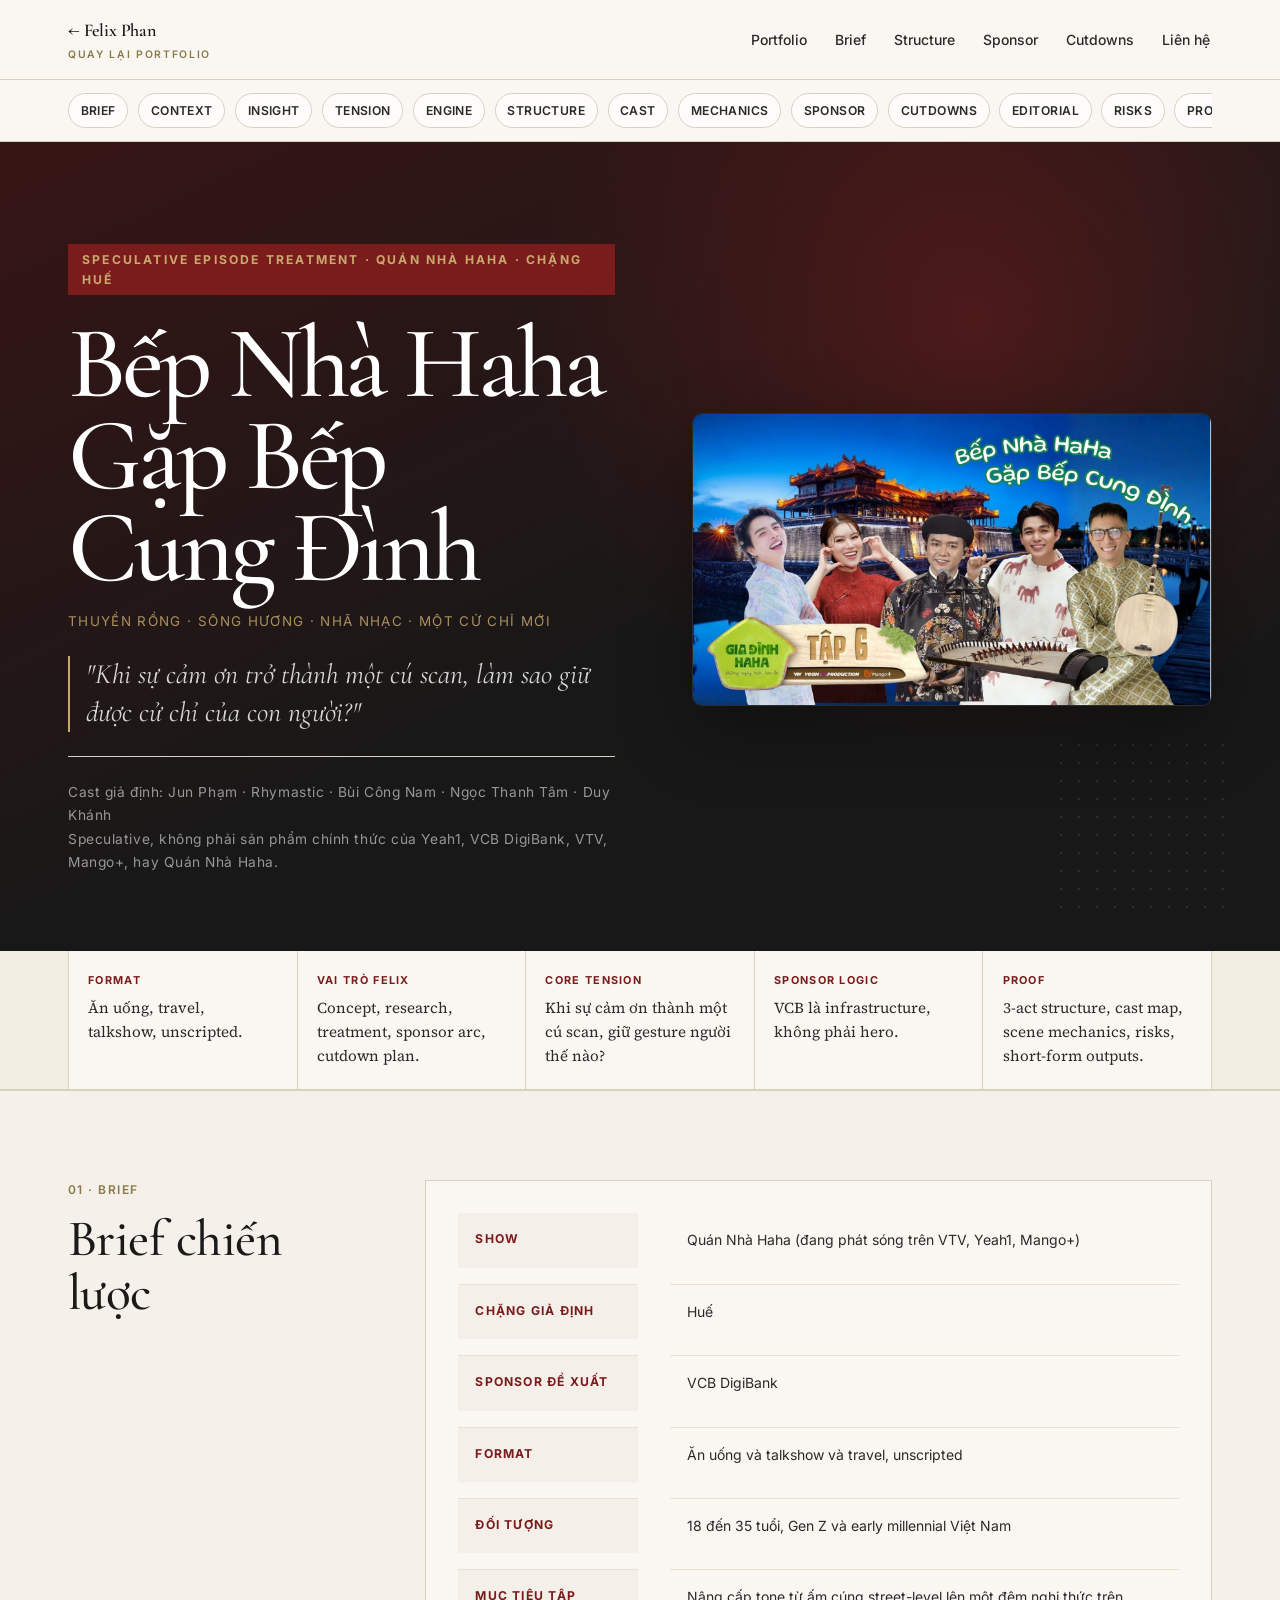
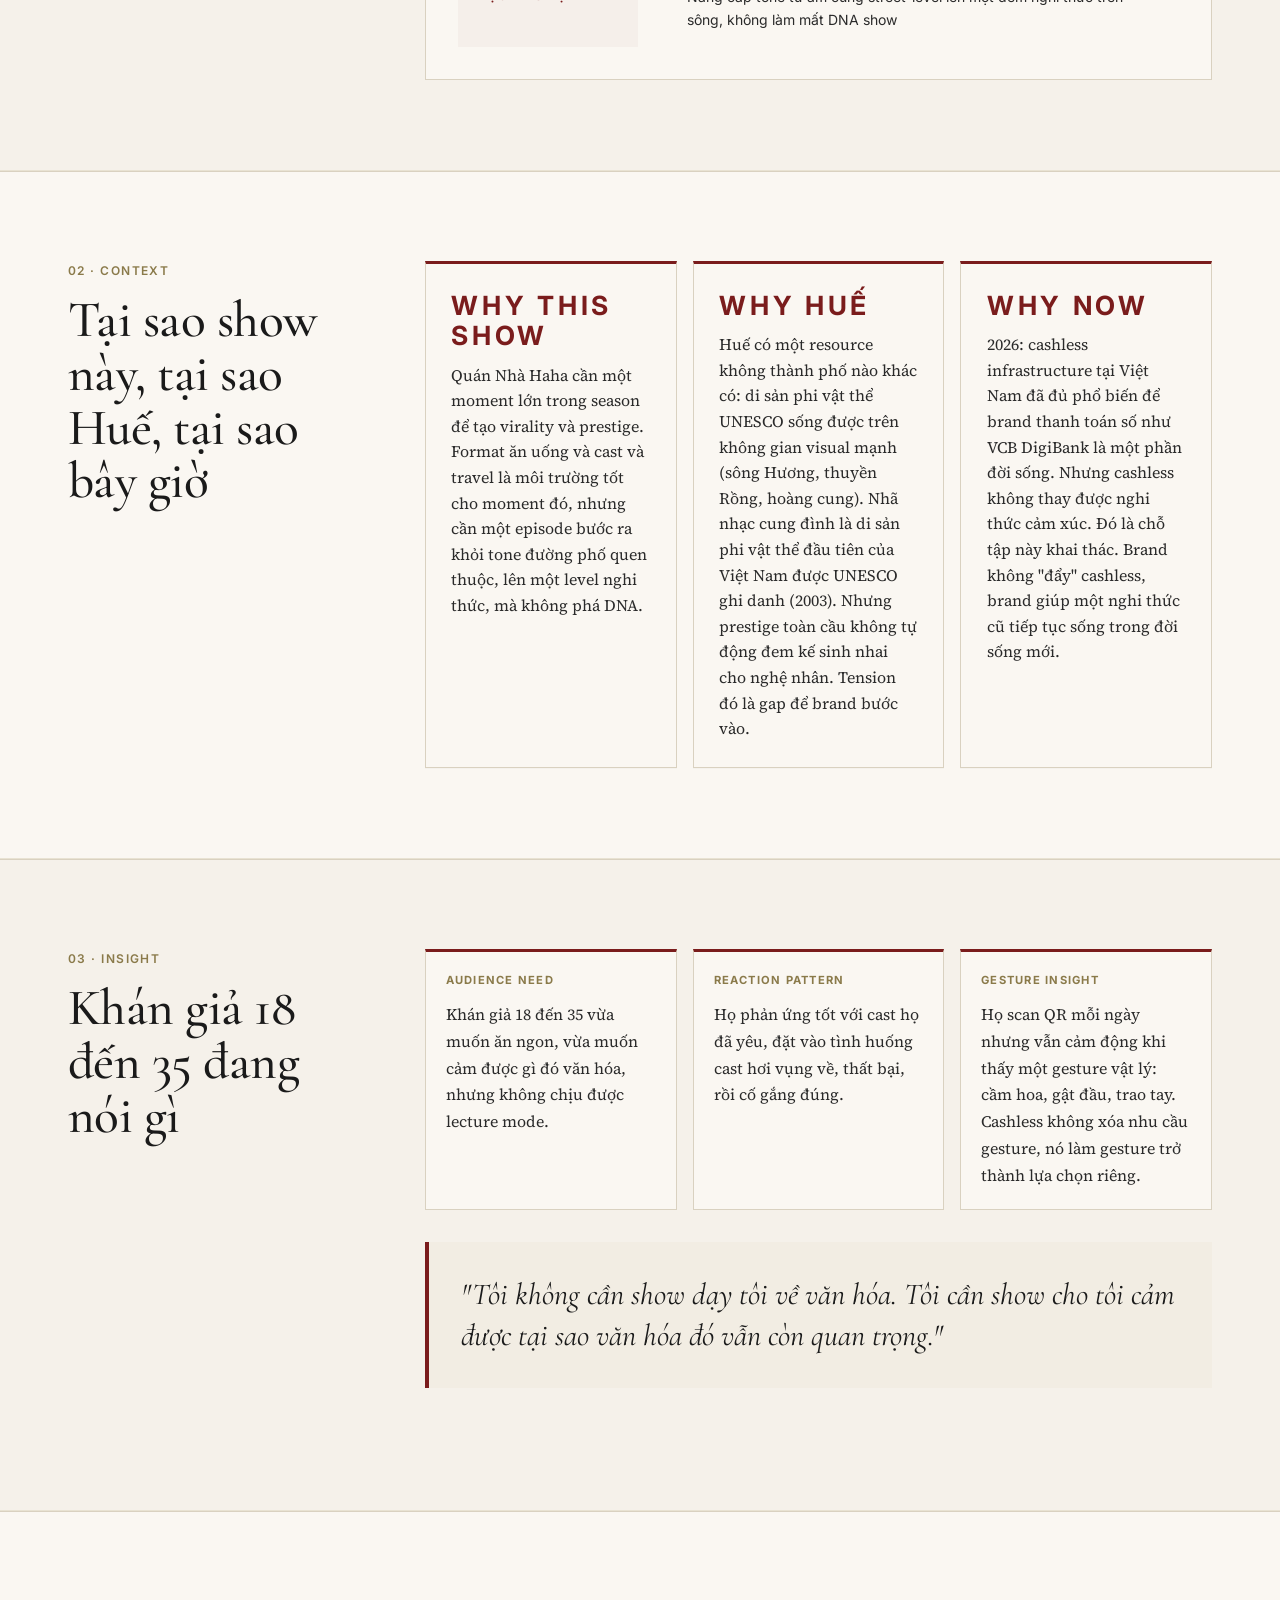
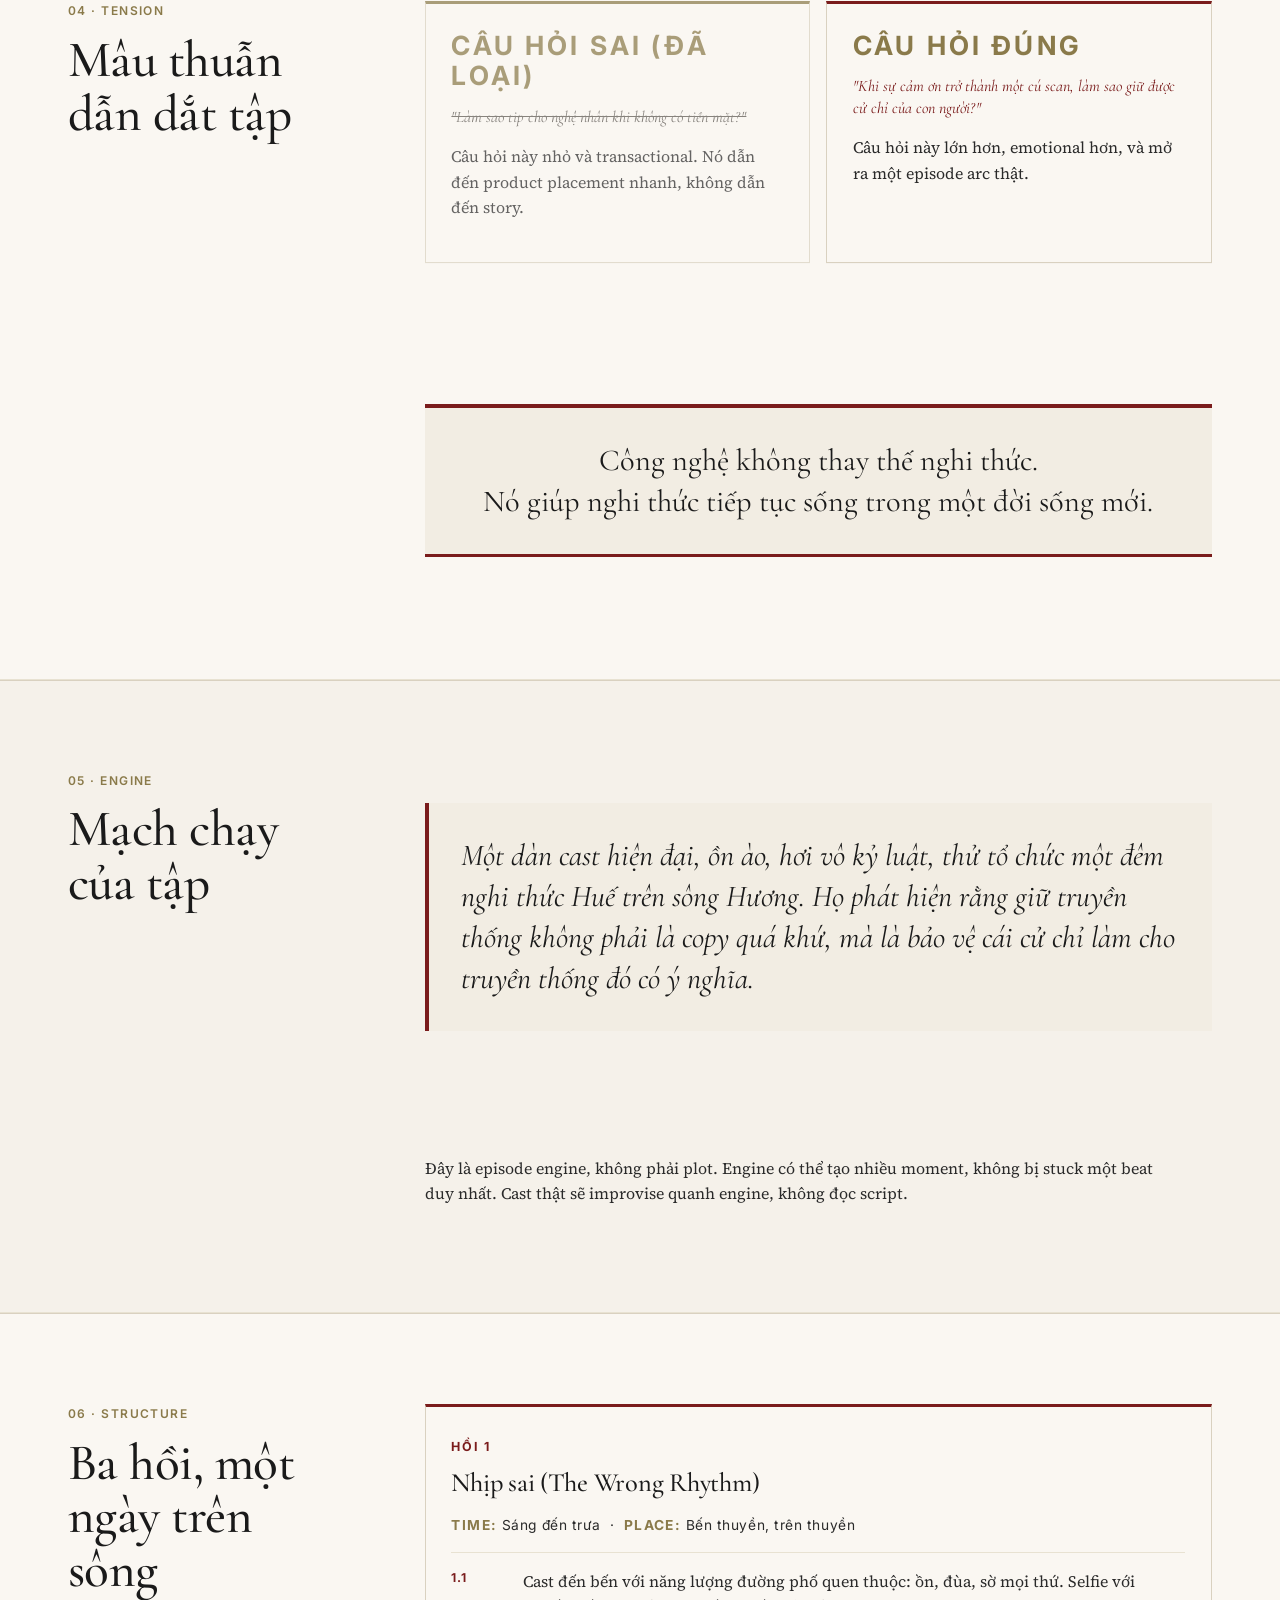
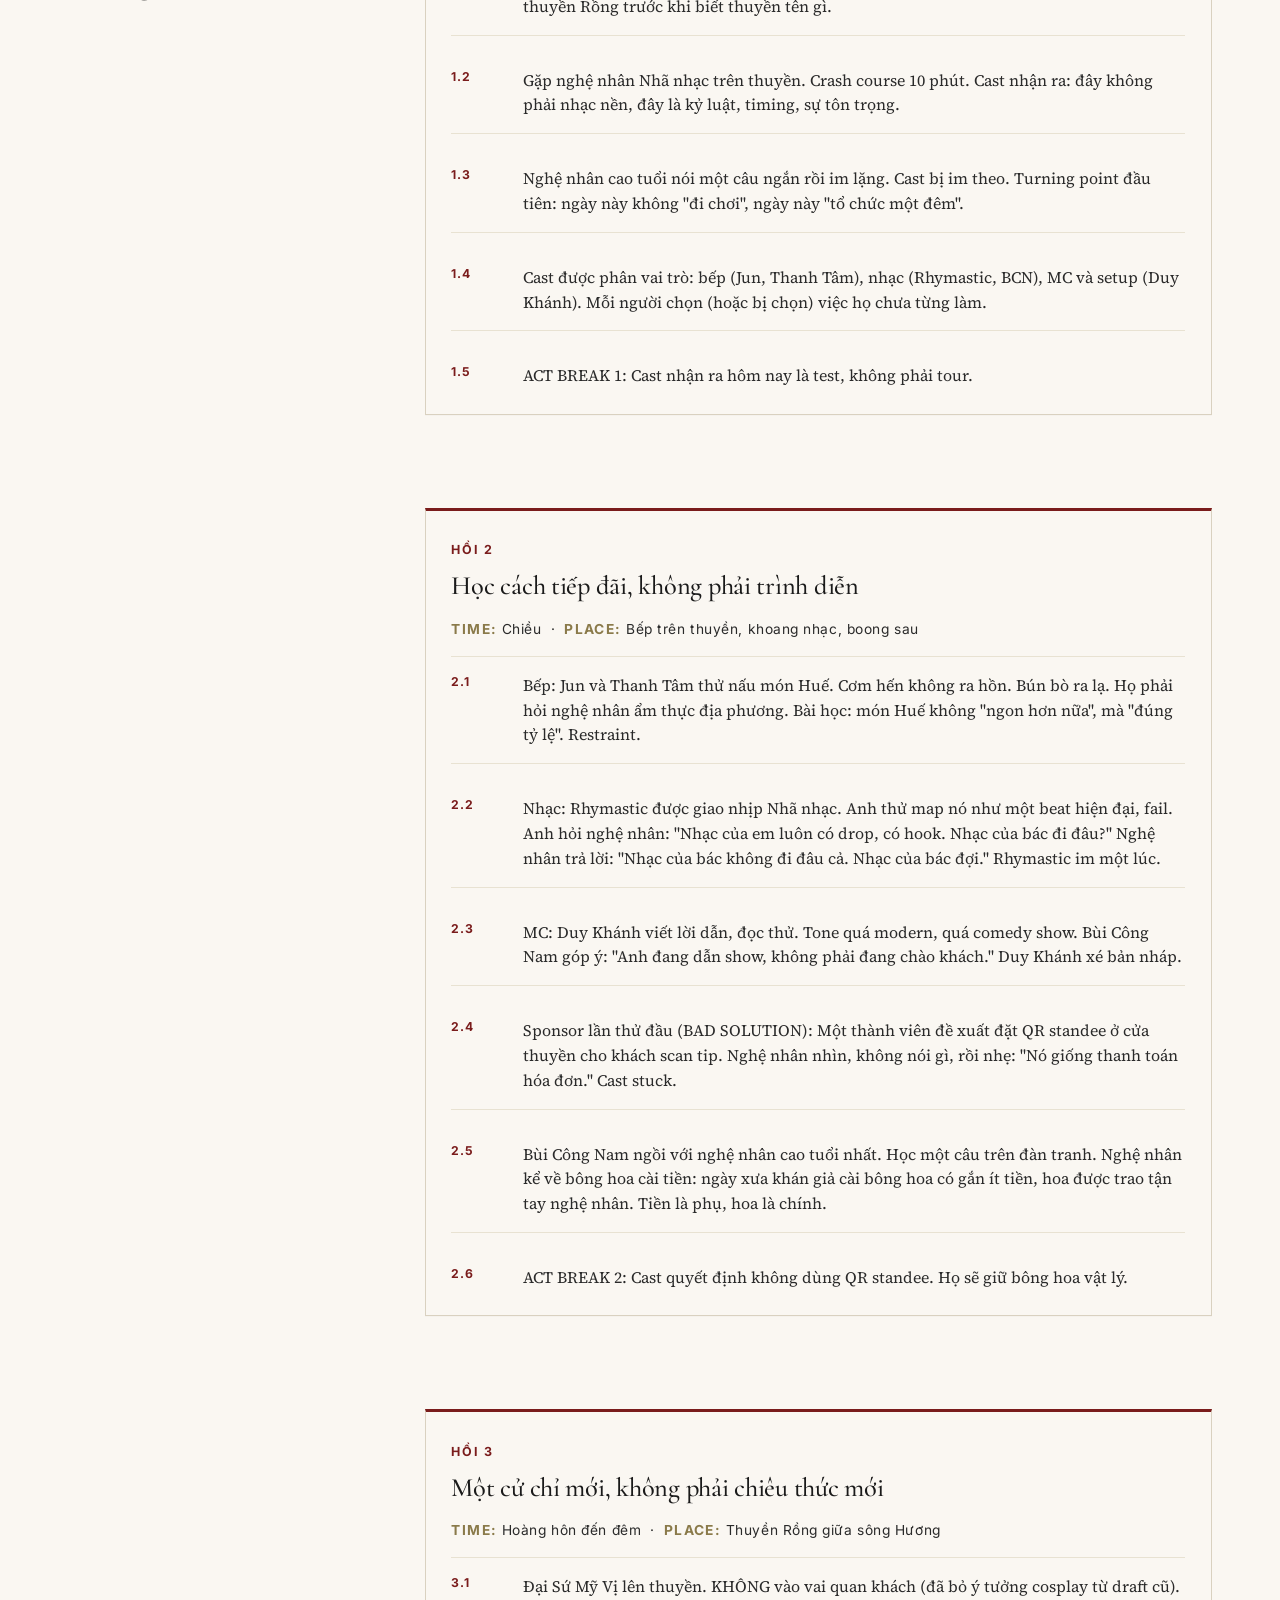
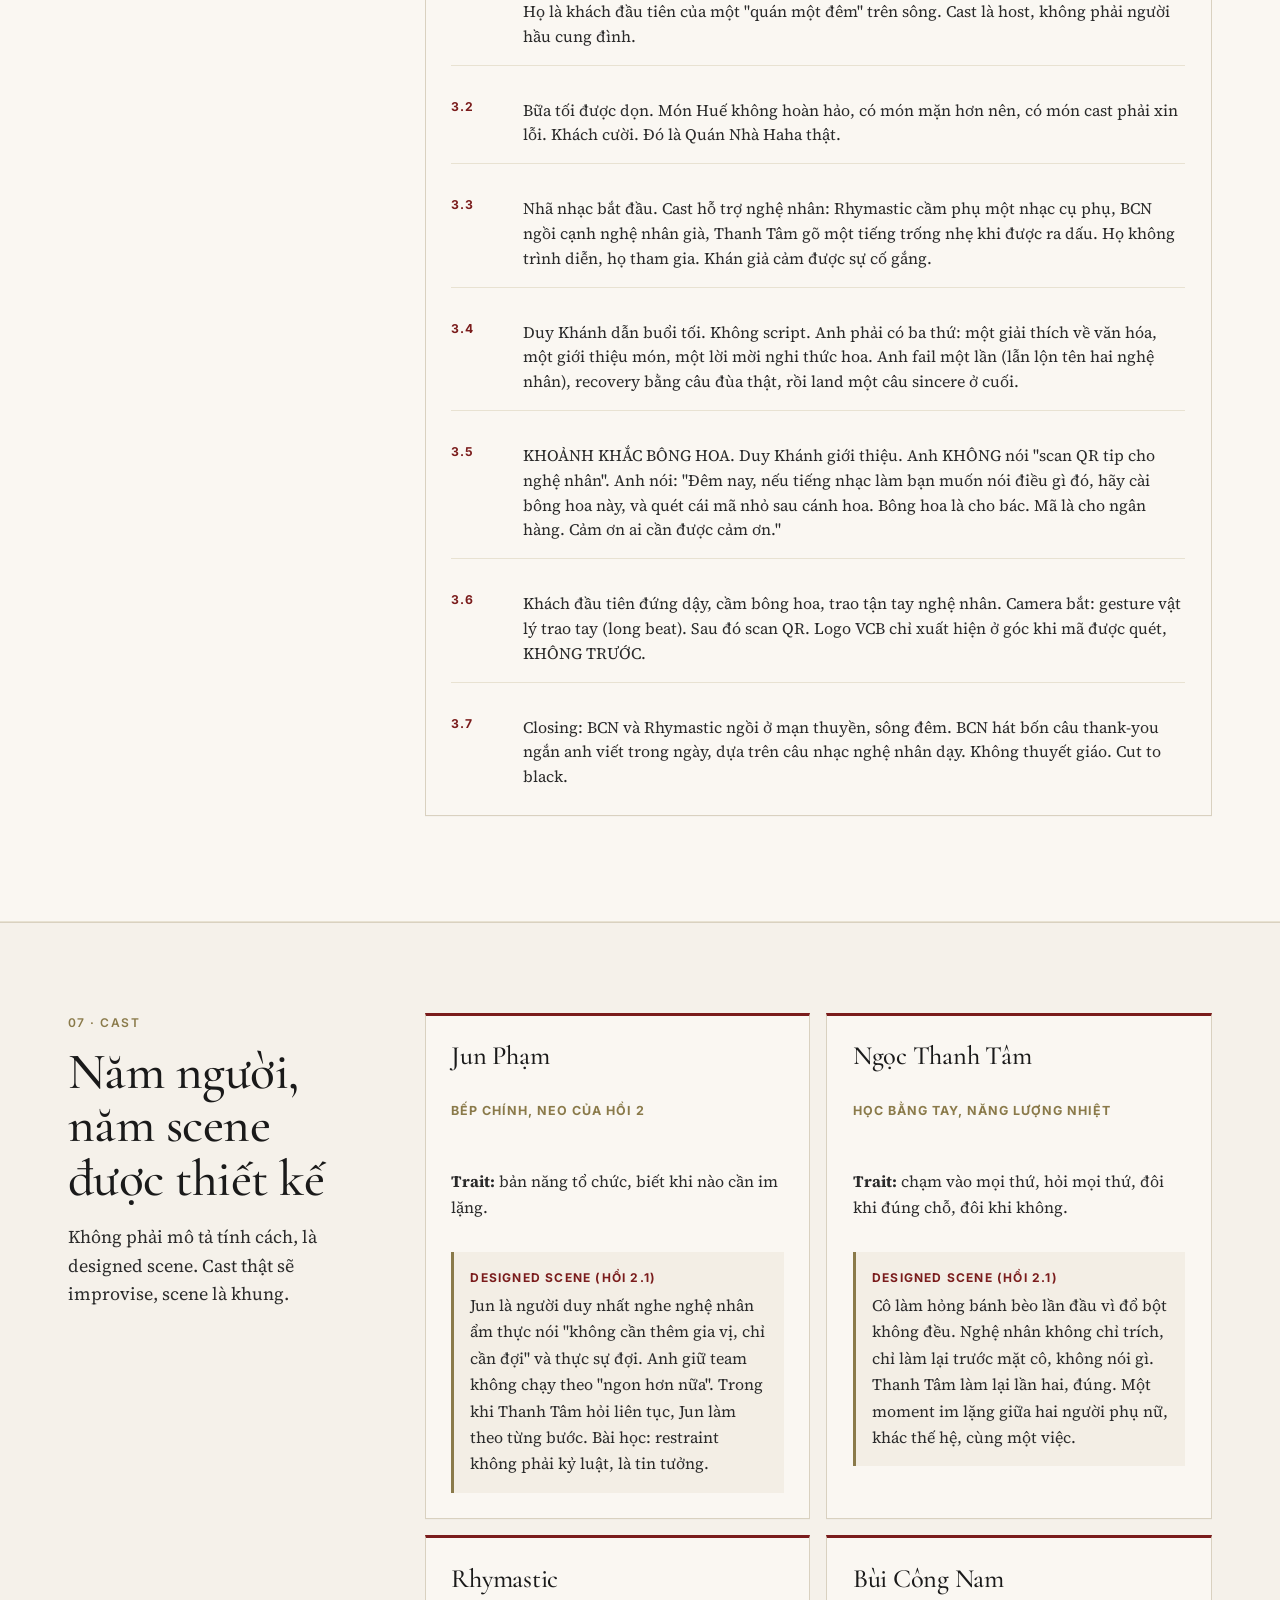
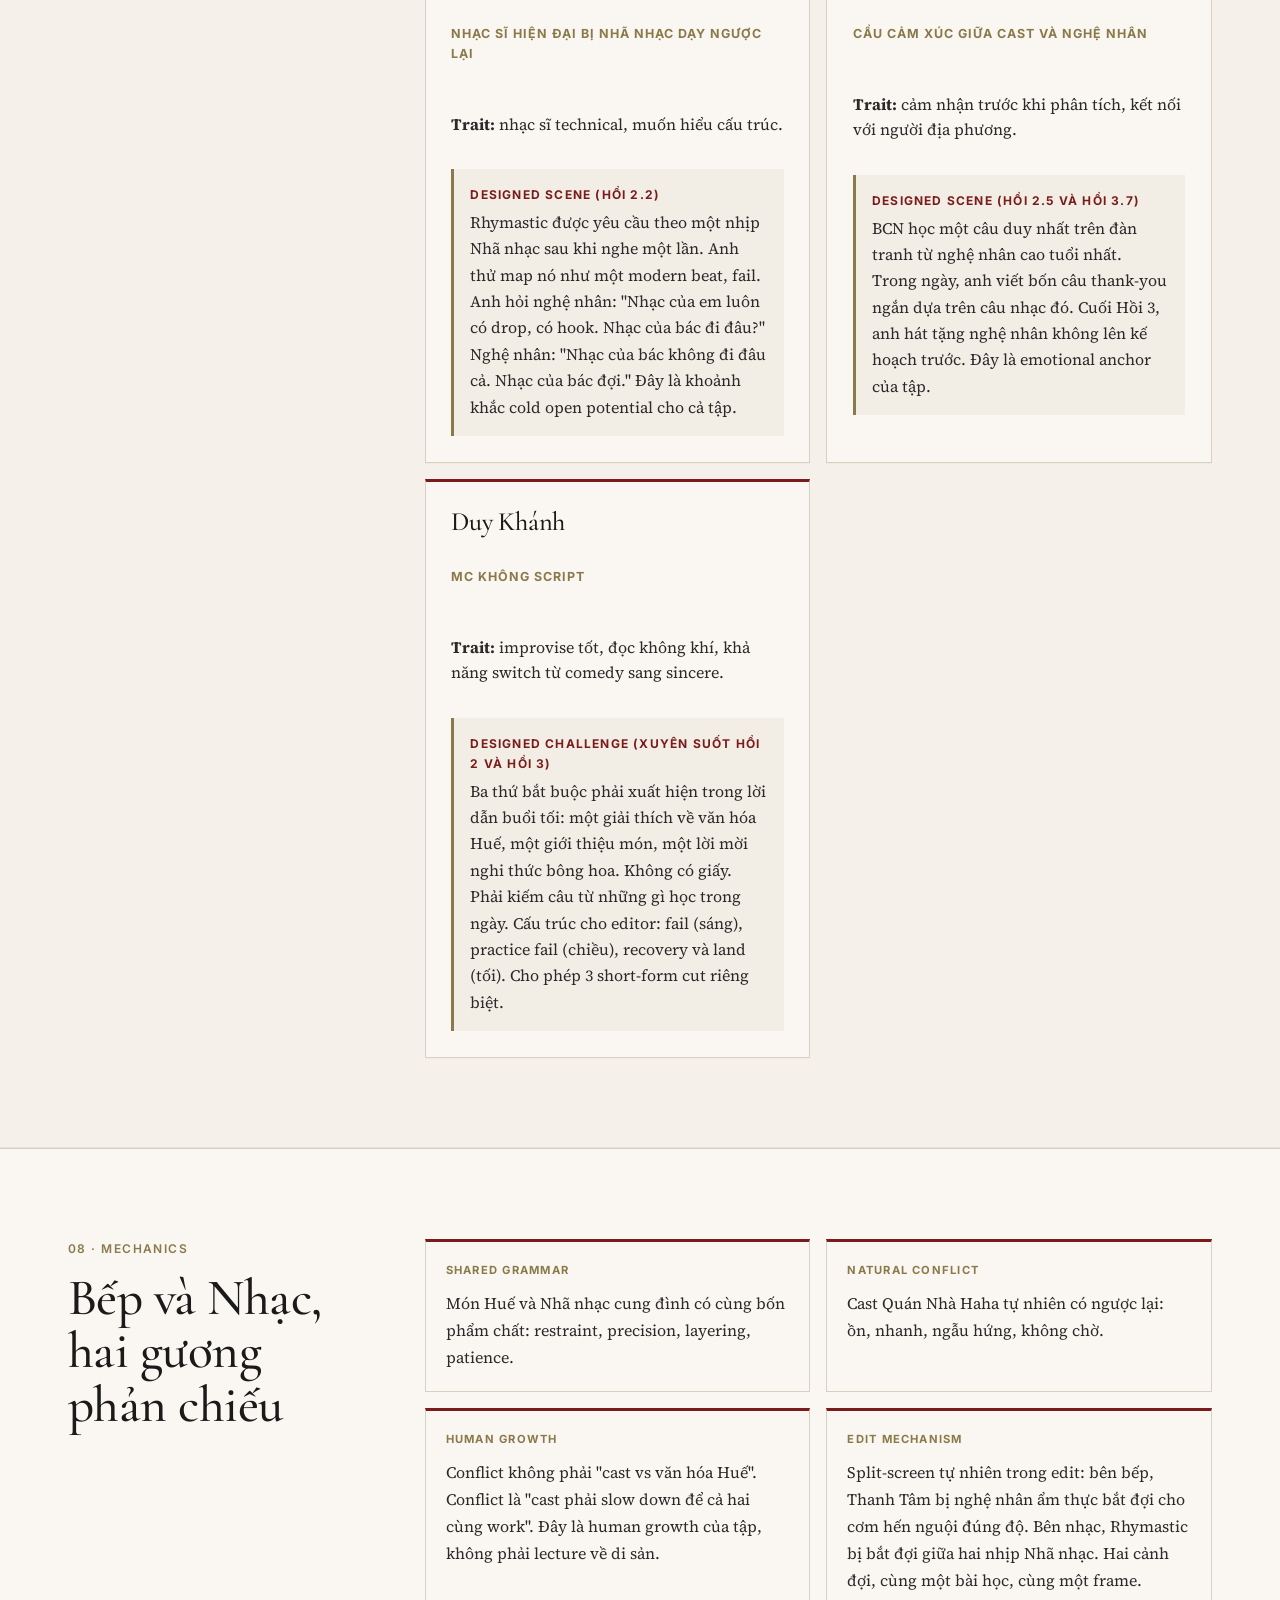
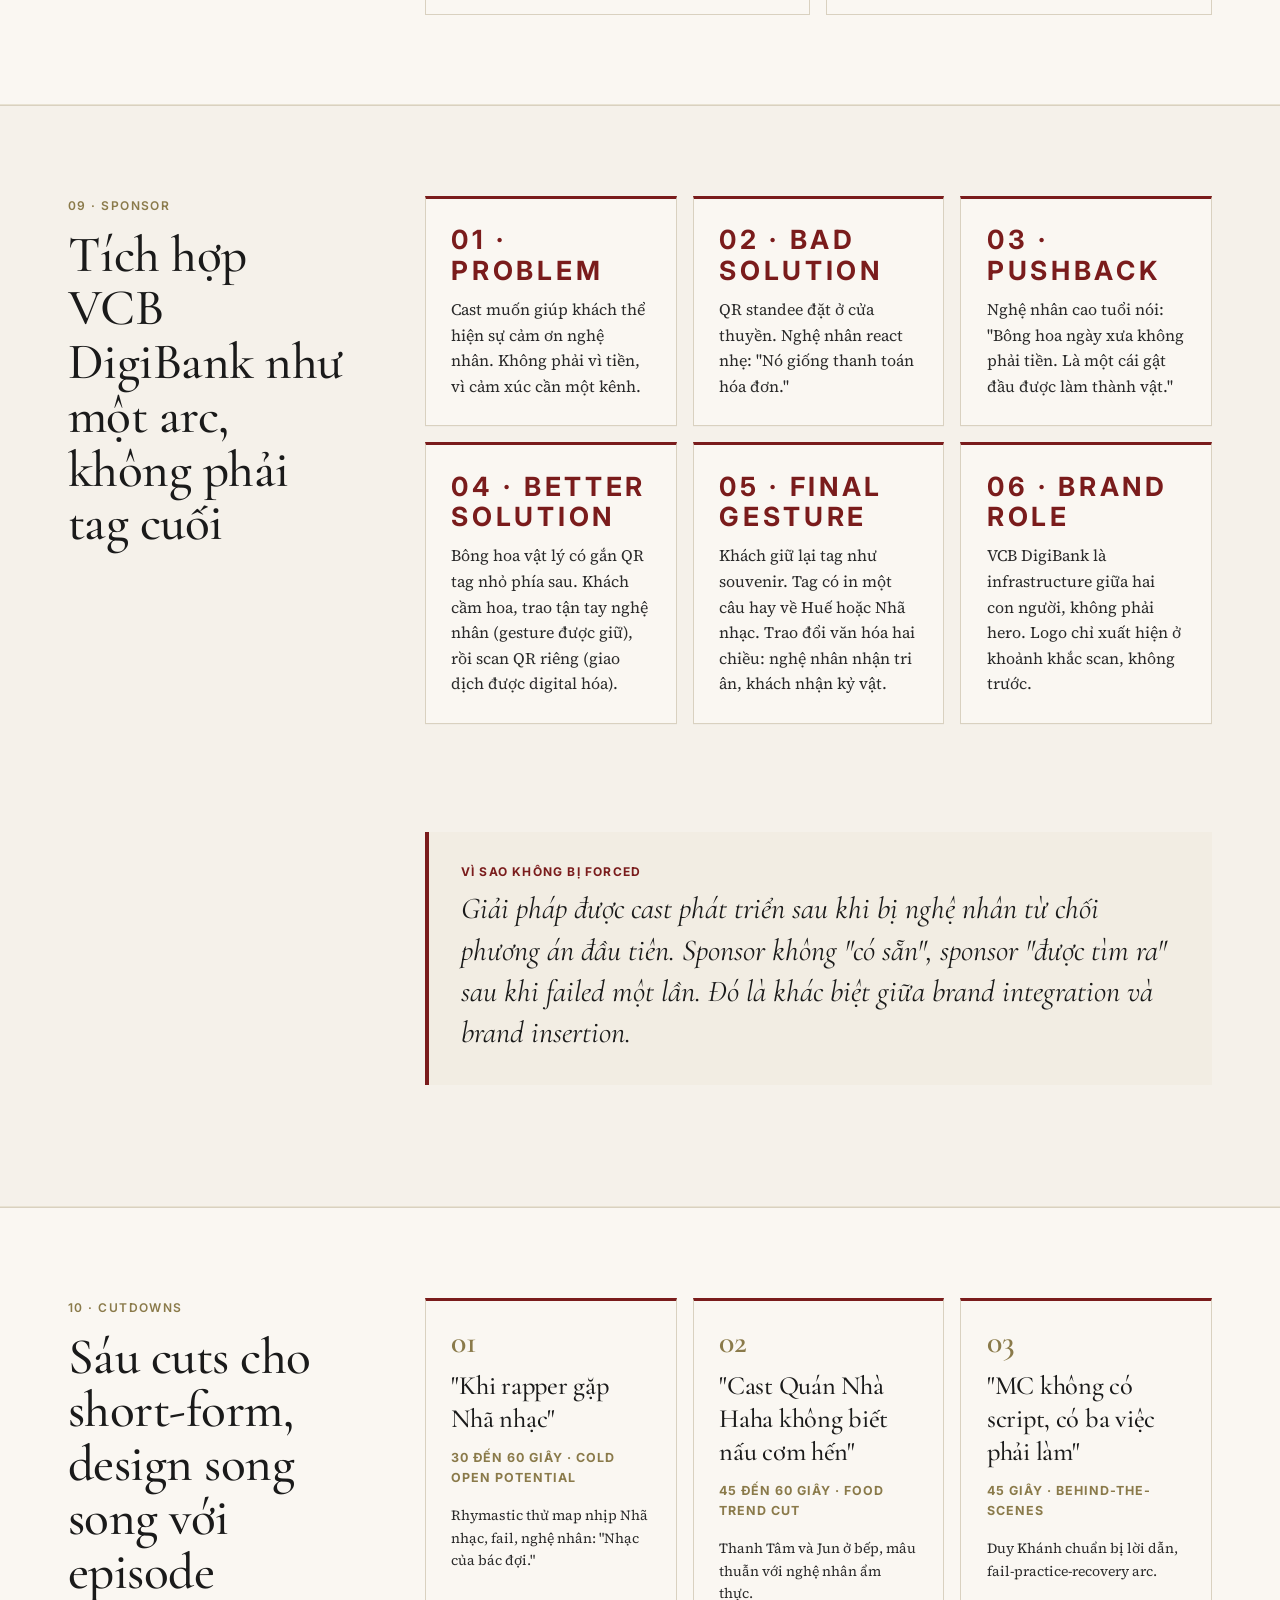
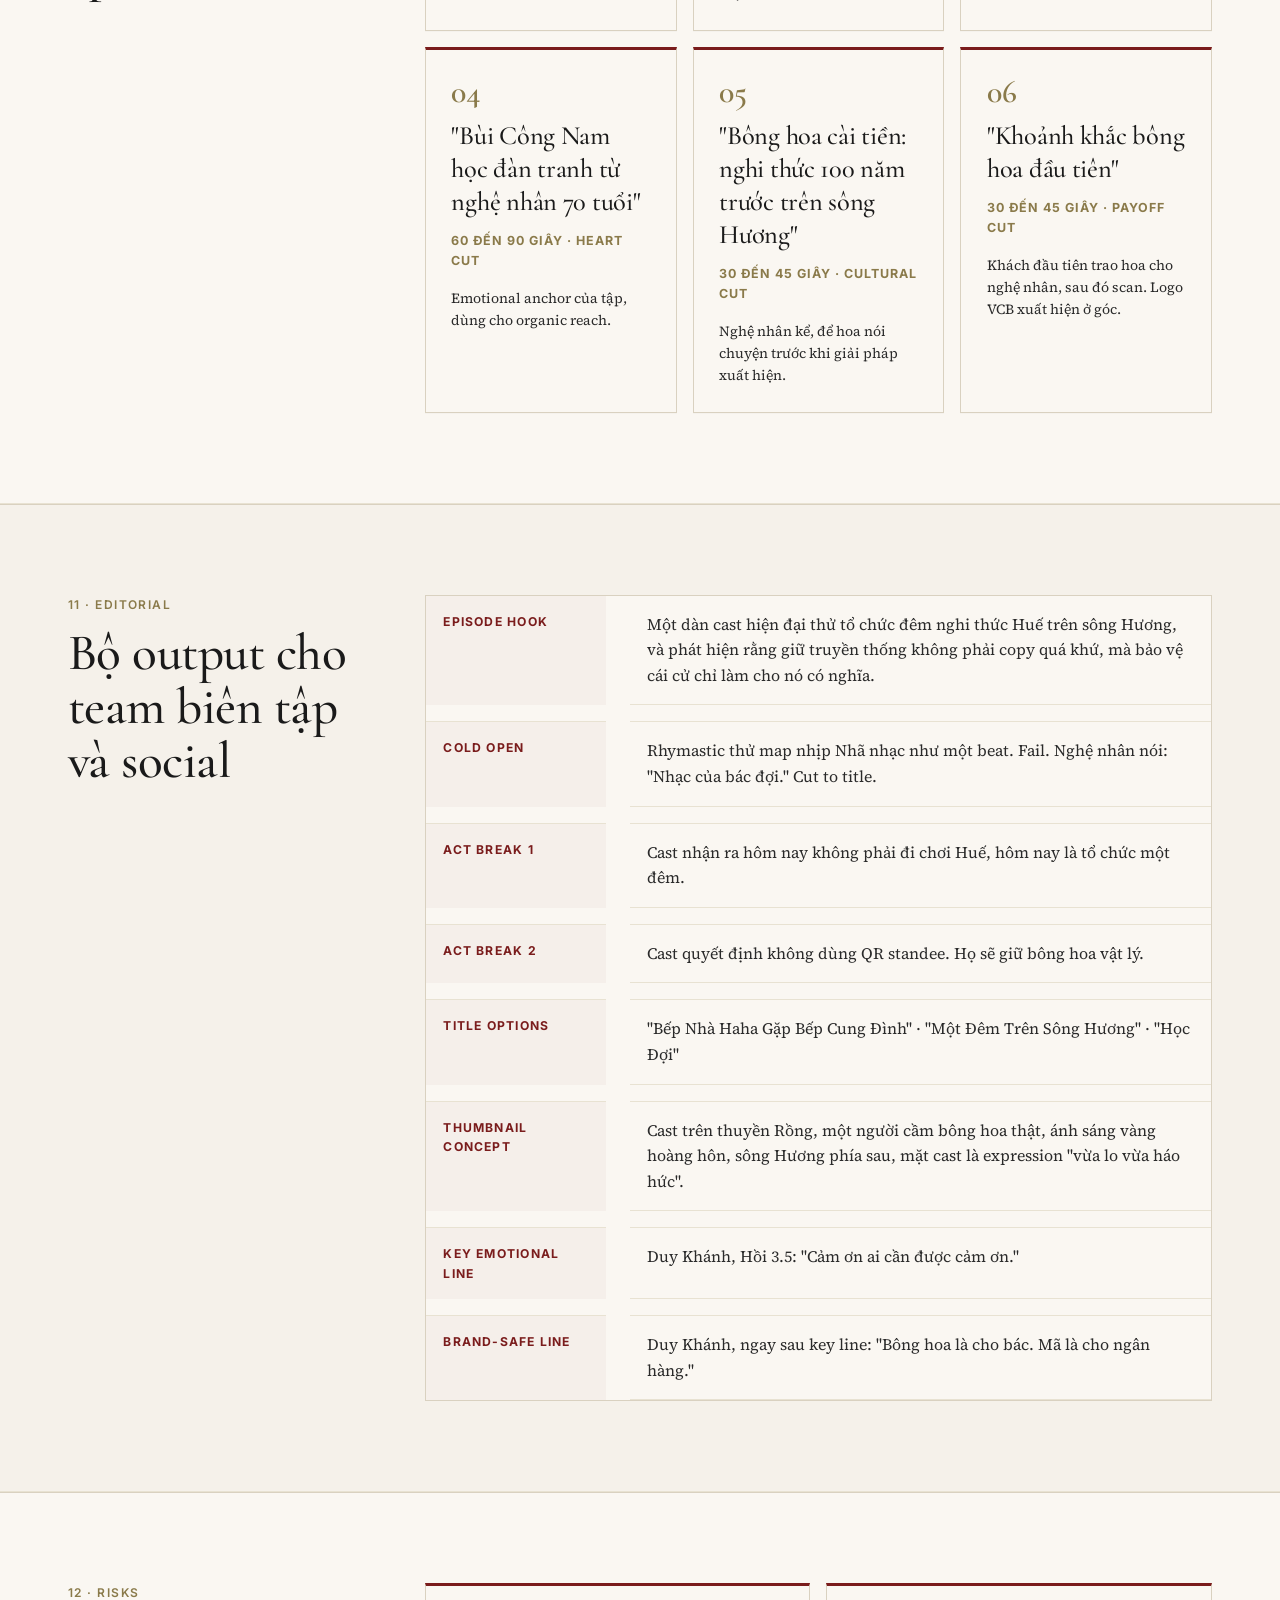
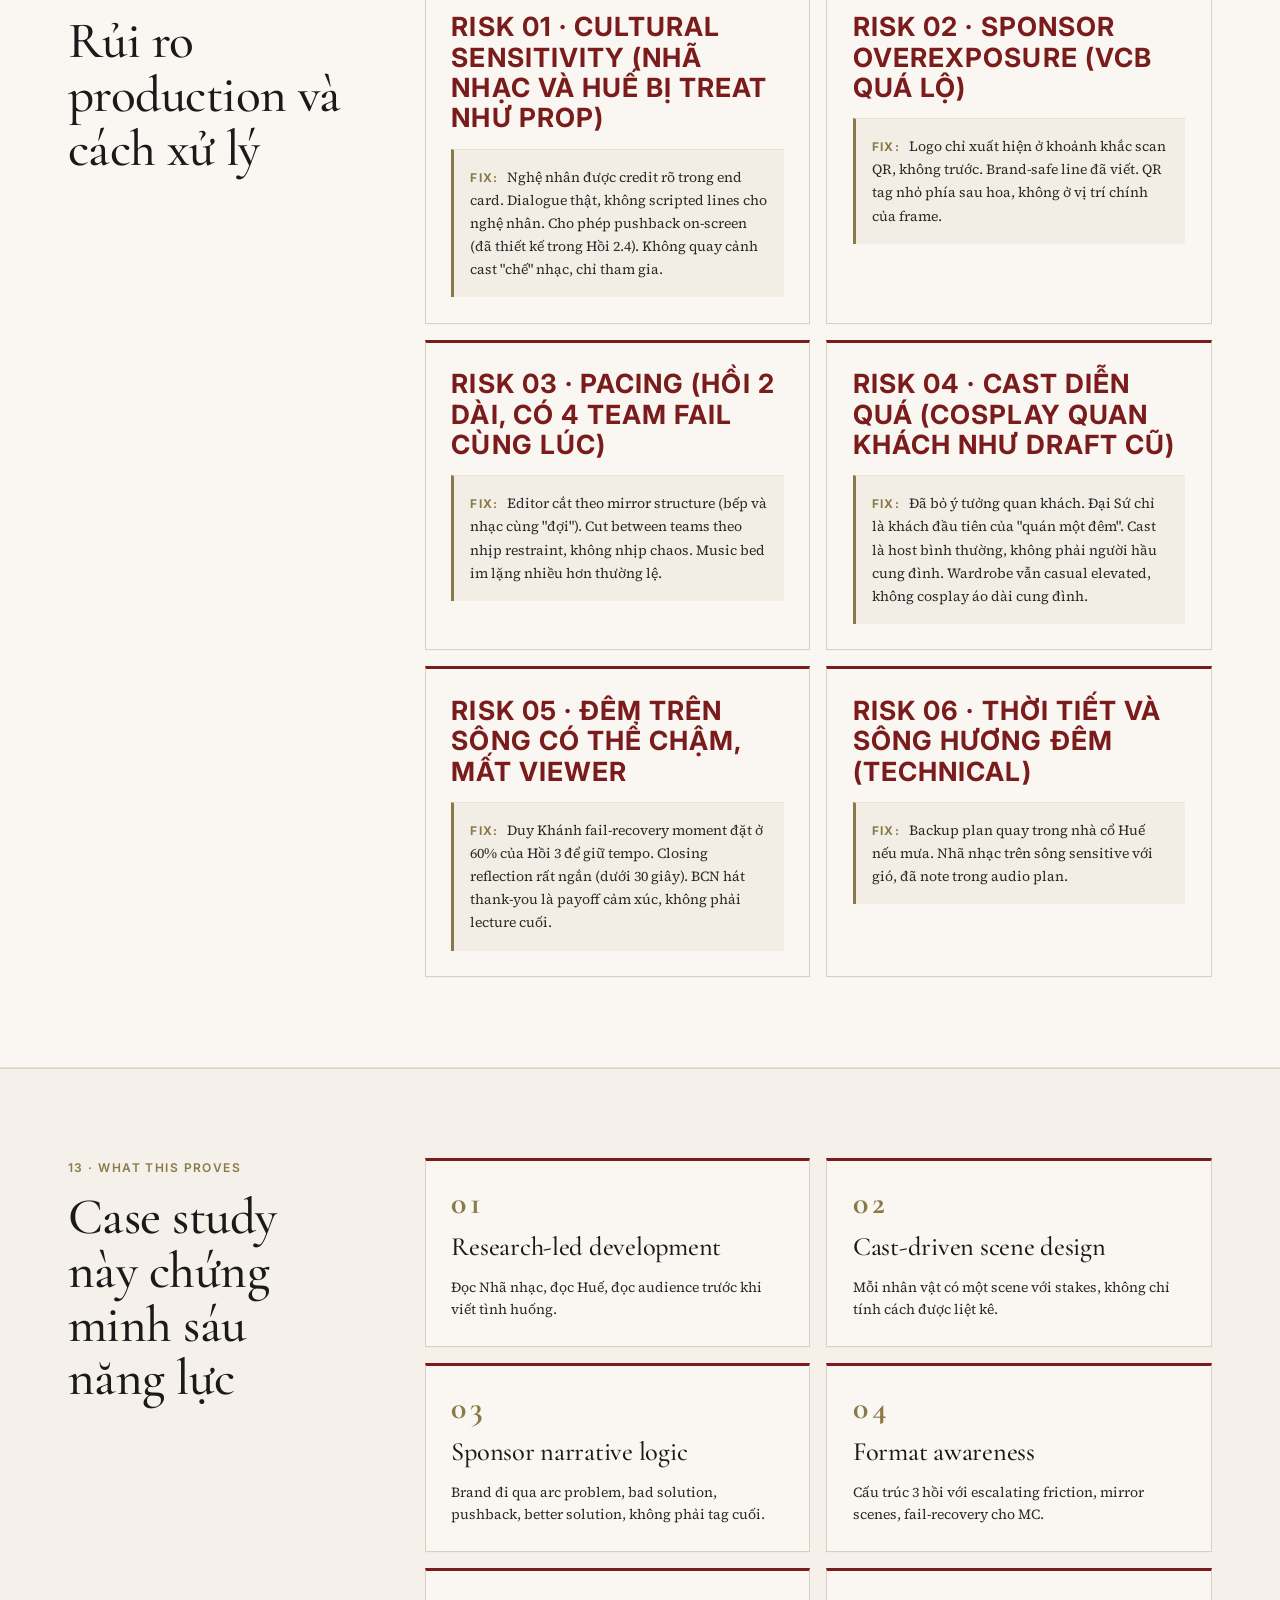
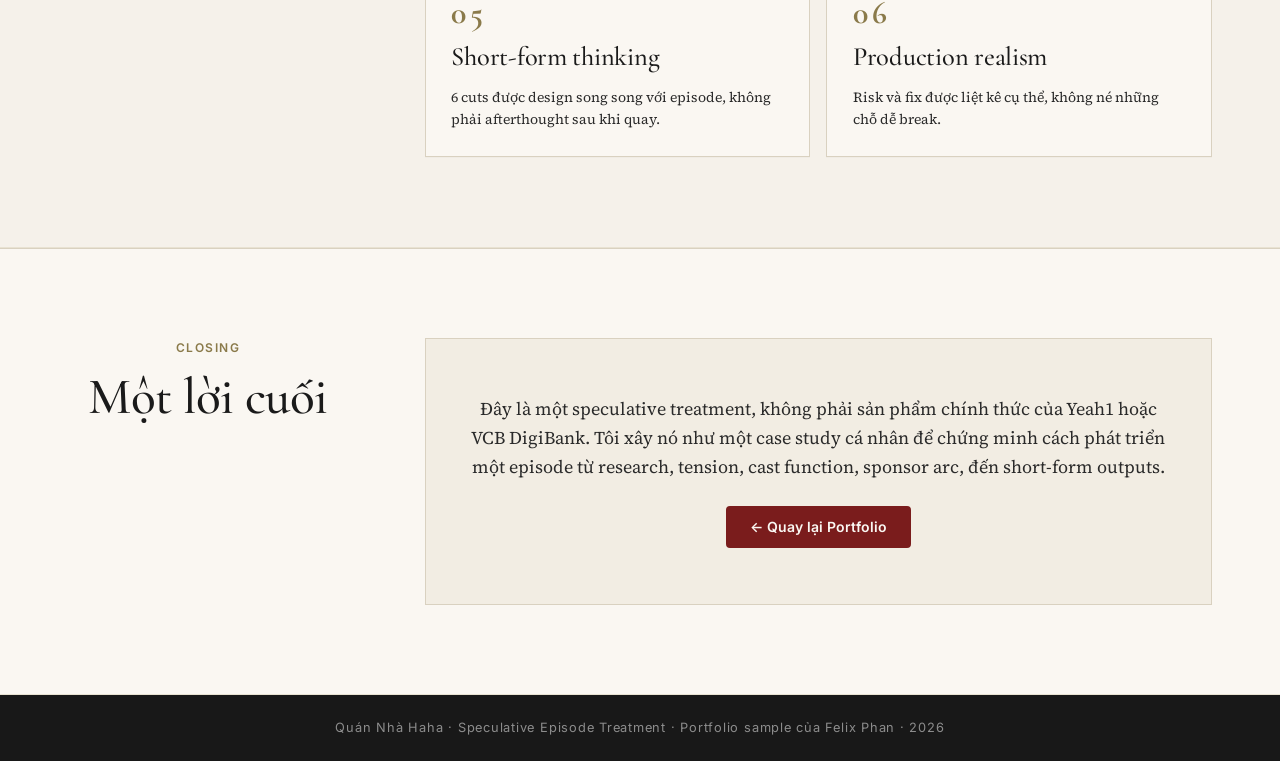
==== case-studies/quan-nha-haha.html @ 37ba5660 "Initial portfolio: index, QNH case study, assets, content" ====
<!DOCTYPE html>

<html lang="vi">
<head>
<meta charset="utf-8"/>
<meta content="width=device-width, initial-scale=1.0" name="viewport"/>
<title>Quán Nhà Haha, chặng Huế · Speculative Episode Treatment · Felix Phan</title>
<meta content="Speculative episode treatment cho Quán Nhà Haha tại Huế, bao gồm three-act structure, cast function map, sponsor arc, và 6 short-form cutdown. Portfolio sample của Felix Phan." name="description"/>
<meta content="Felix Phan" name="author"/>
<meta content="#7a1c1c" name="theme-color"/>
<link href="https://fonts.googleapis.com" rel="preconnect"/>
<link crossorigin="" href="https://fonts.gstatic.com" rel="preconnect"/>
<link href="https://fonts.googleapis.com/css2?family=Cormorant+Garamond:ital,wght@0,400;0,500;0,600;0,700;1,400;1,500&amp;family=Inter:wght@400;500;600;700&amp;family=Source+Serif+4:ital,wght@0,400;0,500;0,600;1,400&amp;display=swap" rel="stylesheet"/>
<link href="../assets/css/style.css" rel="stylesheet"/>
<style>
    /* Case study readability upgrade, added to avoid the page turning into a polite wall of text. */
    body {
      background: var(--color-paper, #faf7f2);
    }

    .cs-toc {
      position: sticky;
      top: 64px;
      z-index: 40;
      background: rgba(250, 247, 242, .94);
      backdrop-filter: blur(10px);
      border-bottom: 1px solid var(--color-rule, #d9d1c0);
    }

    .cs-toc__inner {
      display: flex;
      gap: .6rem;
      overflow-x: auto;
      padding: .8rem 0;
      scrollbar-width: thin;
    }

    .cs-toc__inner a {
      flex: 0 0 auto;
      border: 1px solid var(--color-rule, #d9d1c0);
      border-radius: 999px;
      padding: .42rem .72rem;
      background: rgba(255, 255, 255, .62);
      color: var(--color-ink-soft, #2a2a2a);
      font-family: var(--font-ui, Inter, sans-serif);
      font-size: .76rem;
      font-weight: 600;
      text-decoration: none;
    }

    .cs-toc__inner a:hover {
      color: var(--color-crimson, #7a1c1c);
      border-color: var(--color-crimson, #7a1c1c);
    }

    .cs-cover {
      position: relative;
      overflow: hidden;
      background: #181818;
      color: #fff;
      padding: clamp(4.5rem, 8vw, 7rem) 0 clamp(3rem, 6vw, 5rem);
      border-bottom: 0;
    }

    .cs-cover::before {
      content: '';
      position: absolute;
      inset: 0;
      background:
        radial-gradient(circle at 76% 22%, rgba(122, 28, 28, .5), transparent 38%),
        linear-gradient(155deg, rgba(74, 18, 18, .62), transparent 58%);
      pointer-events: none;
    }

    .cs-cover::after {
      content: '';
      position: absolute;
      right: 3rem;
      bottom: 2.2rem;
      width: 180px;
      height: 180px;
      background-image: radial-gradient(circle, rgba(201, 169, 110, .2) 1px, transparent 1px);
      background-size: 18px 18px;
      opacity: .7;
      pointer-events: none;
    }

    .cs-cover .container {
      position: relative;
      z-index: 1;
      display: grid;
      grid-template-columns: minmax(0, 1fr) minmax(320px, 520px);
      gap: clamp(2rem, 6vw, 5rem);
      align-items: center;
    }

    .cs-cover__eyebrow {
      font-family: var(--font-ui, Inter, sans-serif);
      font-size: .76rem;
      letter-spacing: .18em;
      text-transform: uppercase;
      font-weight: 700;
      color: #c9a96e;
      margin-bottom: 1.35rem;
    }

    .cs-cover h1 {
      font-family: var(--font-display, 'Cormorant Garamond', Georgia, serif);
      font-size: clamp(3.7rem, 8vw, 7.5rem);
      line-height: .9;
      letter-spacing: -.04em;
      color: #fff;
      margin: 0 0 1.1rem;
    }

    .cs-cover__sub {
      font-family: var(--font-ui, Inter, sans-serif);
      font-size: .84rem;
      letter-spacing: .1em;
      text-transform: uppercase;
      color: rgba(201, 169, 110, .82);
      margin: 0 0 1.5rem;
    }

    .cs-cover__premise {
      max-width: 620px;
      font-family: var(--font-display, 'Cormorant Garamond', Georgia, serif);
      font-size: clamp(1.25rem, 2.2vw, 1.75rem);
      font-style: italic;
      line-height: 1.35;
      color: rgba(255, 255, 255, .82);
      margin: 0 0 1.5rem;
      padding-left: 1rem;
      border-left: 2px solid #c9a96e;
    }

    .cs-cover__cast {
      color: rgba(255, 255, 255, .55);
      font-family: var(--font-ui, Inter, sans-serif);
      font-size: .86rem;
      line-height: 1.7;
      margin: 0;
    }

    .cs-cover__image {
      margin: 0;
      border-radius: 10px;
      border: 1px solid rgba(255, 255, 255, .12);
      overflow: hidden;
      background: #0f0f0f;
      box-shadow: 0 24px 70px rgba(0, 0, 0, .34);
    }

    .cs-cover__image img {
      width: 100%;
      height: auto;
      display: block;
      object-fit: contain;
    }

    .cs-glance {
      margin-top: -1px;
      background: var(--color-paper-deep, #f2ede3);
      border-bottom: 1px solid var(--color-rule, #d9d1c0);
    }

    .cs-glance__grid {
      display: grid;
      grid-template-columns: repeat(5, 1fr);
      gap: 1px;
      background: var(--color-rule, #d9d1c0);
      border-inline: 1px solid var(--color-rule, #d9d1c0);
    }

    .cs-glance__item {
      background: var(--color-paper, #faf7f2);
      padding: 1.35rem 1.2rem;
    }

    .cs-glance__label {
      display: block;
      margin-bottom: .45rem;
      font-family: var(--font-ui, Inter, sans-serif);
      font-size: .68rem;
      letter-spacing: .12em;
      text-transform: uppercase;
      color: var(--color-crimson, #7a1c1c);
      font-weight: 700;
    }

    .cs-glance__item p {
      margin: 0;
      color: var(--color-ink-soft, #2a2a2a);
      font-size: .95rem;
      line-height: 1.55;
    }

    .cs-section {
      padding: clamp(3.8rem, 7vw, 6.5rem) 0;
      border-bottom: 1px solid var(--color-rule-soft, #e8e2d2);
    }

    .cs-section:nth-of-type(even) {
      background: rgba(242, 237, 227, .55);
    }

    .cs-section > .container {
      display: grid;
      grid-template-columns: minmax(180px, 280px) minmax(0, 1fr);
      gap: clamp(2rem, 6vw, 5rem);
      align-items: start;
    }

    .cs-section__head {
      position: sticky;
      top: 132px;
      align-self: start;
      margin: 0;
    }

    .cs-section__head h2 {
      font-size: clamp(2rem, 4vw, 3.2rem);
      line-height: 1.05;
      margin-top: .85rem;
    }

    .cs-section .container > :not(.cs-section__head) {
      grid-column: 2;
    }

    .cs-section p {
      max-width: 760px;
      color: var(--color-ink-soft, #2a2a2a);
    }

    .cs-dl,
    .cs-editorial dl {
      display: grid;
      grid-template-columns: 180px minmax(0, 1fr);
      border: 1px solid var(--color-rule, #d9d1c0);
      background: var(--color-paper, #faf7f2);
    }

    .cs-dl dt,
    .cs-editorial dt {
      padding: 1rem 1.1rem;
      border-top: 1px solid var(--color-rule-soft, #e8e2d2);
      font-family: var(--font-ui, Inter, sans-serif);
      font-size: .76rem;
      letter-spacing: .1em;
      text-transform: uppercase;
      font-weight: 700;
      color: var(--color-crimson, #7a1c1c);
      background: rgba(122, 28, 28, .035);
    }

    .cs-dl dd,
    .cs-editorial dd {
      padding: 1rem 1.1rem;
      border-top: 1px solid var(--color-rule-soft, #e8e2d2);
      margin: 0;
      color: var(--color-ink-soft, #2a2a2a);
    }

    .cs-dl dt:first-child,
    .cs-dl dt:first-child + dd,
    .cs-editorial dt:first-child,
    .cs-editorial dt:first-child + dd {
      border-top: 0;
    }

    .cs-why,
    .cs-tension,
    .cs-sponsor,
    .cs-cuts,
    .cs-risks,
    .cs-proves,
    .cs-cast {
      display: grid;
      gap: 1rem;
    }

    .cs-why {
      grid-template-columns: repeat(3, 1fr);
    }

    .cs-tension,
    .cs-risks,
    .cs-proves,
    .cs-cast {
      grid-template-columns: repeat(2, 1fr);
    }

    .cs-sponsor,
    .cs-cuts {
      grid-template-columns: repeat(3, 1fr);
    }

    .cs-why__col,
    .cs-tension__card,
    .cs-sponsor__step,
    .cs-cut,
    .cs-risk,
    .cs-prove,
    .cs-cast__card,
    .cs-act {
      background: var(--color-paper, #faf7f2);
      border: 1px solid var(--color-rule, #d9d1c0);
      border-top: 3px solid var(--color-crimson, #7a1c1c);
      padding: clamp(1.15rem, 2vw, 1.6rem);
      box-shadow: 0 1px 0 rgba(0, 0, 0, .02);
    }

    .cs-why__col h3,
    .cs-tension__card h3,
    .cs-sponsor__step h3,
    .cs-cut h3,
    .cs-risk h3,
    .cs-prove h3,
    .cs-cast__card h3,
    .cs-act h3 {
      font-size: clamp(1.25rem, 2.2vw, 1.65rem);
      margin-top: 0;
      margin-bottom: .75rem;
    }

    .cs-tension__card--wrong {
      opacity: .72;
      border-top-color: var(--color-gold, #8a7a4a);
    }

    .cs-tension__q {
      font-family: var(--font-display, 'Cormorant Garamond', Georgia, serif);
      font-style: italic;
      font-size: 1.35rem;
      line-height: 1.35;
      color: var(--color-crimson, #7a1c1c);
    }

    .cs-tension__card--wrong .cs-tension__q {
      text-decoration: line-through;
      color: var(--color-ink-muted, #5a5650);
    }

    .callout {
      border-left: 4px solid var(--color-crimson, #7a1c1c);
      background: var(--color-paper-deep, #f2ede3);
      padding: clamp(1.35rem, 3vw, 2rem);
      max-width: 820px;
    }

    .callout p {
      font-family: var(--font-display, 'Cormorant Garamond', Georgia, serif);
      font-size: clamp(1.35rem, 2.4vw, 1.9rem);
      line-height: 1.35;
      margin: 0;
      color: var(--color-ink, #1a1a1a);
    }

    .callout--center {
      text-align: center;
      border-left: 0;
      border-top: 4px solid var(--color-crimson, #7a1c1c);
    }

    .cs-act {
      margin-bottom: 1rem;
    }

    .cs-act__num {
      display: inline-block;
      margin-bottom: .7rem;
      font-family: var(--font-ui, Inter, sans-serif);
      font-size: .78rem;
      letter-spacing: .14em;
      text-transform: uppercase;
      font-weight: 700;
      color: var(--color-crimson, #7a1c1c);
    }

    .cs-act__meta {
      font-family: var(--font-ui, Inter, sans-serif);
      font-size: .86rem;
      color: var(--color-ink-muted, #5a5650);
      border-bottom: 1px solid var(--color-rule-soft, #e8e2d2);
      padding-bottom: 1rem;
      margin-bottom: 0;
    }

    .cs-beats {
      list-style: none;
      padding: 0;
      margin: 0;
    }

    .cs-beats li {
      position: relative;
      padding: 1rem 0 1rem 4.5rem;
      border-bottom: 1px solid var(--color-rule-soft, #e8e2d2);
      color: var(--color-ink-soft, #2a2a2a);
    }

    .cs-beats li:last-child {
      border-bottom: 0;
      padding-bottom: 0;
    }

    .cs-beats li::before {
      content: attr(data-beat);
      position: absolute;
      left: 0;
      top: 1rem;
      min-width: 3.25rem;
      font-family: var(--font-ui, Inter, sans-serif);
      font-size: .76rem;
      font-weight: 700;
      color: var(--color-crimson, #7a1c1c);
      letter-spacing: .06em;
    }

    .cs-cast__role,
    .cs-cut__meta {
      font-family: var(--font-ui, Inter, sans-serif);
      font-size: .78rem;
      letter-spacing: .08em;
      text-transform: uppercase;
      color: var(--color-gold, #8a7a4a);
      font-weight: 700;
      margin-bottom: 1rem;
    }

    .cs-cast__scene,
    .cs-risk__fix {
      background: rgba(242, 237, 227, .82);
      border-left: 3px solid var(--color-gold, #8a7a4a);
      padding: 1rem;
      color: var(--color-ink-soft, #2a2a2a);
      line-height: 1.65;
    }

    .cs-cut__num,
    .cs-prove__num {
      font-family: var(--font-display, 'Cormorant Garamond', Georgia, serif);
      font-size: 2rem;
      color: var(--color-gold, #8a7a4a);
      line-height: 1;
      margin-bottom: .75rem;
    }

    .cs-closing {
      max-width: 820px;
      margin-inline: auto;
      text-align: center;
      padding: clamp(1.5rem, 4vw, 2.5rem);
      border: 1px solid var(--color-rule, #d9d1c0);
      background: var(--color-paper-deep, #f2ede3);
    }

    .site-footer {
      padding: 1.4rem 0;
      background: #181818;
      color: rgba(255, 255, 255, .5);
      font-family: var(--font-ui, Inter, sans-serif);
      font-size: .8rem;
      text-align: center;
    }

    @media (max-width: 1024px) {
      .cs-cover .container,
      .cs-section > .container {
        grid-template-columns: 1fr;
      }

      .cs-section .container > :not(.cs-section__head) {
        grid-column: auto;
      }

      .cs-section__head {
        position: static;
      }

      .cs-glance__grid,
      .cs-why,
      .cs-sponsor,
      .cs-cuts {
        grid-template-columns: repeat(2, 1fr);
      }
    }

    @media (max-width: 720px) {
      .cs-cover {
        padding-top: 3.2rem;
      }

      .cs-glance__grid,
      .cs-why,
      .cs-tension,
      .cs-sponsor,
      .cs-cuts,
      .cs-risks,
      .cs-proves,
      .cs-cast {
        grid-template-columns: 1fr;
      }

      .cs-dl,
      .cs-editorial dl {
        grid-template-columns: 1fr;
      }

      .cs-dl dt,
      .cs-editorial dt {
        padding-bottom: .2rem;
      }

      .cs-dl dd,
      .cs-editorial dd {
        padding-top: .2rem;
      }

      .cs-beats li {
        padding-left: 0;
        padding-top: 2.5rem;
      }
    }
  

    /* Fix text flow for Insight and Mechanics, no more polite wall-of-text punishment. */
    .cs-prose-pack {
      display: grid;
      gap: 1rem;
    }

    .cs-insight-grid,
    .cs-mechanics-grid {
      display: grid;
      grid-template-columns: repeat(3, minmax(0, 1fr));
      gap: 1rem;
    }

    .cs-mini-card {
      background: var(--color-paper, #faf7f2);
      border: 1px solid var(--color-rule, #d9d1c0);
      border-top: 3px solid var(--color-crimson, #7a1c1c);
      padding: 1.25rem;
      min-height: 100%;
    }

    .cs-mini-card__label {
      display: block;
      margin-bottom: .65rem;
      font-family: var(--font-ui, Inter, sans-serif);
      font-size: .7rem;
      letter-spacing: .11em;
      text-transform: uppercase;
      color: var(--color-gold, #8a7a4a);
      font-weight: 700;
    }

    .cs-mini-card p {
      max-width: none;
      margin: 0;
      color: var(--color-ink-soft, #2a2a2a);
      line-height: 1.68;
    }

    #insight .callout,
    #mechanics .callout {
      margin-top: 1rem;
    }

    #mechanics .cs-mechanics-grid {
      grid-template-columns: repeat(2, minmax(0, 1fr));
    }

    @media (max-width: 900px) {
      .cs-insight-grid,
      .cs-mechanics-grid,
      #mechanics .cs-mechanics-grid {
        grid-template-columns: 1fr;
      }
    }
</style>
</head>
<body>
<a class="skip-link" href="#main">Bỏ qua điều hướng, đến nội dung chính</a>
<nav aria-label="Điều hướng chính" class="nav">
<div class="nav__inner">
<a class="nav__brand" href="../index.html">
        ← Felix Phan
        <span class="nav__brand-sub">Quay lại Portfolio</span>
</a>
<button aria-controls="nav-links" aria-expanded="false" class="nav__toggle" type="button">Menu</button>
<ul class="nav__links" id="nav-links">
<li><a href="../index.html">Portfolio</a></li>
<li><a href="#brief">Brief</a></li>
<li><a href="#structure">Structure</a></li>
<li><a href="#sponsor">Sponsor</a></li>
<li><a href="#cutdowns">Cutdowns</a></li>
<li><a href="#contact-cs">Liên hệ</a></li>
</ul>
</div>
</nav>
<!-- TOC pills -->
<div aria-label="Mục lục case study" class="cs-toc">
<div class="container">
<div class="cs-toc__inner">
<a href="#brief">Brief</a>
<a href="#context">Context</a>
<a href="#insight">Insight</a>
<a href="#tension">Tension</a>
<a href="#engine">Engine</a>
<a href="#structure">Structure</a>
<a href="#cast">Cast</a>
<a href="#mechanics">Mechanics</a>
<a href="#sponsor">Sponsor</a>
<a href="#cutdowns">Cutdowns</a>
<a href="#editorial">Editorial</a>
<a href="#risks">Risks</a>
<a href="#proves">Proves</a>
<a href="#contact-cs">Contact</a>
</div>
</div>
</div>
<main id="main">
<!-- ============== COVER ============== -->
<header class="cs-cover" id="cover">
<div class="container">
<div class="cs-cover__copy">
<div class="cs-cover__eyebrow">SPECULATIVE EPISODE TREATMENT · QUÁN NHÀ HAHA · CHẶNG HUẾ</div>
<h1>Bếp Nhà Haha<br/>Gặp Bếp<br/>Cung Đình</h1>
<p class="cs-cover__sub">Thuyền Rồng · Sông Hương · Nhã Nhạc · Một Cử Chỉ Mới</p>
<p class="cs-cover__premise">"Khi sự cảm ơn trở thành một cú scan, làm sao giữ được cử chỉ của con người?"</p>
<p class="cs-cover__cast">
            Cast giả định: Jun Phạm · Rhymastic · Bùi Công Nam · Ngọc Thanh Tâm · Duy Khánh<br/>
            Speculative, không phải sản phẩm chính thức của Yeah1, VCB DigiBank, VTV, Mango+, hay Quán Nhà Haha.
          </p>
</div>
<figure class="cs-cover__image">
<img alt="Key visual Bếp Nhà Haha Gặp Bếp Cung Đình, case study chặng Huế" height="900" loading="eager" src="../images/qnh-Treatment.jpg" width="1600"/>
</figure>
</div>
</header>
<!-- ============== AT A GLANCE ============== -->
<section aria-label="Tóm tắt nhanh case study" class="cs-glance">
<div class="container">
<div class="cs-glance__grid">
<div class="cs-glance__item">
<span class="cs-glance__label">Format</span>
<p>Ăn uống, travel, talkshow, unscripted.</p>
</div>
<div class="cs-glance__item">
<span class="cs-glance__label">Vai trò Felix</span>
<p>Concept, research, treatment, sponsor arc, cutdown plan.</p>
</div>
<div class="cs-glance__item">
<span class="cs-glance__label">Core tension</span>
<p>Khi sự cảm ơn thành một cú scan, giữ gesture người thế nào?</p>
</div>
<div class="cs-glance__item">
<span class="cs-glance__label">Sponsor logic</span>
<p>VCB là infrastructure, không phải hero.</p>
</div>
<div class="cs-glance__item">
<span class="cs-glance__label">Proof</span>
<p>3-act structure, cast map, scene mechanics, risks, short-form outputs.</p>
</div>
</div>
</div>
</section>
<!-- ============== 01 BRIEF ============== -->
<section aria-labelledby="brief-title" class="cs-section" id="brief">
<div class="container">
<div class="cs-section__head">
<span class="eyebrow">01 · BRIEF</span>
<h2 id="brief-title">Brief chiến lược</h2>
</div>
<dl class="cs-dl">
<dt>Show</dt><dd>Quán Nhà Haha (đang phát sóng trên VTV, Yeah1, Mango+)</dd>
<dt>Chặng giả định</dt><dd>Huế</dd>
<dt>Sponsor đề xuất</dt><dd>VCB DigiBank</dd>
<dt>Format</dt><dd>Ăn uống và talkshow và travel, unscripted</dd>
<dt>Đối tượng</dt><dd>18 đến 35 tuổi, Gen Z và early millennial Việt Nam</dd>
<dt>Mục tiêu tập</dt><dd>Nâng cấp tone từ ấm cúng street-level lên một đêm nghi thức trên sông, không làm mất DNA show</dd>
</dl>
</div>
</section>
<!-- ============== 02 CONTEXT ============== -->
<section aria-labelledby="context-title" class="cs-section" id="context">
<div class="container">
<div class="cs-section__head">
<span class="eyebrow">02 · CONTEXT</span>
<h2 id="context-title">Tại sao show này, tại sao Huế, tại sao bây giờ</h2>
</div>
<div class="cs-why">
<article class="cs-why__col">
<h3>Why this show</h3>
<p>Quán Nhà Haha cần một moment lớn trong season để tạo virality và prestige. Format ăn uống và cast và travel là môi trường tốt cho moment đó, nhưng cần một episode bước ra khỏi tone đường phố quen thuộc, lên một level nghi thức, mà không phá DNA.</p>
</article>
<article class="cs-why__col">
<h3>Why Huế</h3>
<p>Huế có một resource không thành phố nào khác có: di sản phi vật thể UNESCO sống được trên không gian visual mạnh (sông Hương, thuyền Rồng, hoàng cung). Nhã nhạc cung đình là di sản phi vật thể đầu tiên của Việt Nam được UNESCO ghi danh (2003). Nhưng prestige toàn cầu không tự động đem kế sinh nhai cho nghệ nhân. Tension đó là gap để brand bước vào.</p>
</article>
<article class="cs-why__col">
<h3>Why now</h3>
<p>2026: cashless infrastructure tại Việt Nam đã đủ phổ biến để brand thanh toán số như VCB DigiBank là một phần đời sống. Nhưng cashless không thay được nghi thức cảm xúc. Đó là chỗ tập này khai thác. Brand không "đẩy" cashless, brand giúp một nghi thức cũ tiếp tục sống trong đời sống mới.</p>
</article>
</div>
</div>
</section>
<!-- ============== 03 INSIGHT ============== -->
<section aria-labelledby="insight-title" class="cs-section" id="insight">
<div class="container">
<div class="cs-section__head">
<span class="eyebrow">03 · INSIGHT</span>
<h2 id="insight-title">Khán giả 18 đến 35 đang nói gì</h2>
</div>




<div class="cs-prose-pack"><div class="cs-insight-grid"><article class="cs-mini-card"><span class="cs-mini-card__label">Audience need</span><p>Khán giả 18 đến 35 vừa muốn ăn ngon, vừa muốn cảm được gì đó văn hóa, nhưng không chịu được lecture mode.</p></article><article class="cs-mini-card"><span class="cs-mini-card__label">Reaction pattern</span><p>Họ phản ứng tốt với cast họ đã yêu, đặt vào tình huống cast hơi vụng về, thất bại, rồi cố gắng đúng.</p></article><article class="cs-mini-card"><span class="cs-mini-card__label">Gesture insight</span><p>Họ scan QR mỗi ngày nhưng vẫn cảm động khi thấy một gesture vật lý: cầm hoa, gật đầu, trao tay. Cashless không xóa nhu cầu gesture, nó làm gesture trở thành lựa chọn riêng.</p></article></div><div class="callout"><p>"Tôi không cần show dạy tôi về văn hóa. Tôi cần show cho tôi cảm được tại sao văn hóa đó vẫn còn quan trọng."</p></div></div></div>
</section>
<!-- ============== 04 TENSION ============== -->
<section aria-labelledby="tension-title" class="cs-section" id="tension">
<div class="container">
<div class="cs-section__head">
<span class="eyebrow">04 · TENSION</span>
<h2 id="tension-title">Mâu thuẫn dẫn dắt tập</h2>
</div>
<div class="cs-tension">
<article class="cs-tension__card cs-tension__card--wrong">
<h3>Câu hỏi sai (đã loại)</h3>
<p class="cs-tension__q">"Làm sao tip cho nghệ nhân khi không có tiền mặt?"</p>
<p>Câu hỏi này nhỏ và transactional. Nó dẫn đến product placement nhanh, không dẫn đến story.</p>
</article>
<article class="cs-tension__card cs-tension__card--right">
<h3>Câu hỏi đúng</h3>
<p class="cs-tension__q">"Khi sự cảm ơn trở thành một cú scan, làm sao giữ được cử chỉ của con người?"</p>
<p>Câu hỏi này lớn hơn, emotional hơn, và mở ra một episode arc thật.</p>
</article>
</div>
<div class="callout callout--center">
<p>Công nghệ không thay thế nghi thức.<br/>Nó giúp nghi thức tiếp tục sống trong một đời sống mới.</p>
</div>
</div>
</section>
<!-- ============== 05 ENGINE ============== -->
<section aria-labelledby="engine-title" class="cs-section" id="engine">
<div class="container">
<div class="cs-section__head">
<span class="eyebrow">05 · ENGINE</span>
<h2 id="engine-title">Mạch chạy của tập</h2>
</div>
<div class="callout">
<p>Một dàn cast hiện đại, ồn ào, hơi vô kỷ luật, thử tổ chức một đêm nghi thức Huế trên sông Hương. Họ phát hiện rằng giữ truyền thống không phải là copy quá khứ, mà là bảo vệ cái cử chỉ làm cho truyền thống đó có ý nghĩa.</p>
</div>
<p>Đây là episode engine, không phải plot. Engine có thể tạo nhiều moment, không bị stuck một beat duy nhất. Cast thật sẽ improvise quanh engine, không đọc script.</p>
</div>
</section>
<!-- ============== 06 STRUCTURE ============== -->
<section aria-labelledby="structure-title" class="cs-section" id="structure">
<div class="container">
<div class="cs-section__head">
<span class="eyebrow">06 · STRUCTURE</span>
<h2 id="structure-title">Ba hồi, một ngày trên sông</h2>
</div>
<article class="cs-act">
<div class="cs-act__num">Hồi 1</div>
<h3>Nhịp sai (The Wrong Rhythm)</h3>
<p class="cs-act__meta"><strong>Time:</strong> Sáng đến trưa  ·  <strong>Place:</strong> Bến thuyền, trên thuyền</p>
<ol class="cs-beats">
<li data-beat="1.1">Cast đến bến với năng lượng đường phố quen thuộc: ồn, đùa, sờ mọi thứ. Selfie với thuyền Rồng trước khi biết thuyền tên gì.</li>
<li data-beat="1.2">Gặp nghệ nhân Nhã nhạc trên thuyền. Crash course 10 phút. Cast nhận ra: đây không phải nhạc nền, đây là kỷ luật, timing, sự tôn trọng.</li>
<li data-beat="1.3">Nghệ nhân cao tuổi nói một câu ngắn rồi im lặng. Cast bị im theo. Turning point đầu tiên: ngày này không "đi chơi", ngày này "tổ chức một đêm".</li>
<li data-beat="1.4">Cast được phân vai trò: bếp (Jun, Thanh Tâm), nhạc (Rhymastic, BCN), MC và setup (Duy Khánh). Mỗi người chọn (hoặc bị chọn) việc họ chưa từng làm.</li>
<li data-beat="1.5">ACT BREAK 1: Cast nhận ra hôm nay là test, không phải tour.</li>
</ol>
</article>
<article class="cs-act">
<div class="cs-act__num">Hồi 2</div>
<h3>Học cách tiếp đãi, không phải trình diễn</h3>
<p class="cs-act__meta"><strong>Time:</strong> Chiều  ·  <strong>Place:</strong> Bếp trên thuyền, khoang nhạc, boong sau</p>
<ol class="cs-beats">
<li data-beat="2.1">Bếp: Jun và Thanh Tâm thử nấu món Huế. Cơm hến không ra hồn. Bún bò ra lạ. Họ phải hỏi nghệ nhân ẩm thực địa phương. Bài học: món Huế không "ngon hơn nữa", mà "đúng tỷ lệ". Restraint.</li>
<li data-beat="2.2">Nhạc: Rhymastic được giao nhịp Nhã nhạc. Anh thử map nó như một beat hiện đại, fail. Anh hỏi nghệ nhân: "Nhạc của em luôn có drop, có hook. Nhạc của bác đi đâu?" Nghệ nhân trả lời: "Nhạc của bác không đi đâu cả. Nhạc của bác đợi." Rhymastic im một lúc.</li>
<li data-beat="2.3">MC: Duy Khánh viết lời dẫn, đọc thử. Tone quá modern, quá comedy show. Bùi Công Nam góp ý: "Anh đang dẫn show, không phải đang chào khách." Duy Khánh xé bản nháp.</li>
<li data-beat="2.4">Sponsor lần thử đầu (BAD SOLUTION): Một thành viên đề xuất đặt QR standee ở cửa thuyền cho khách scan tip. Nghệ nhân nhìn, không nói gì, rồi nhẹ: "Nó giống thanh toán hóa đơn." Cast stuck.</li>
<li data-beat="2.5">Bùi Công Nam ngồi với nghệ nhân cao tuổi nhất. Học một câu trên đàn tranh. Nghệ nhân kể về bông hoa cài tiền: ngày xưa khán giả cài bông hoa có gắn ít tiền, hoa được trao tận tay nghệ nhân. Tiền là phụ, hoa là chính.</li>
<li data-beat="2.6">ACT BREAK 2: Cast quyết định không dùng QR standee. Họ sẽ giữ bông hoa vật lý.</li>
</ol>
</article>
<article class="cs-act">
<div class="cs-act__num">Hồi 3</div>
<h3>Một cử chỉ mới, không phải chiêu thức mới</h3>
<p class="cs-act__meta"><strong>Time:</strong> Hoàng hôn đến đêm  ·  <strong>Place:</strong> Thuyền Rồng giữa sông Hương</p>
<ol class="cs-beats">
<li data-beat="3.1">Đại Sứ Mỹ Vị lên thuyền. KHÔNG vào vai quan khách (đã bỏ ý tưởng cosplay từ draft cũ). Họ là khách đầu tiên của một "quán một đêm" trên sông. Cast là host, không phải người hầu cung đình.</li>
<li data-beat="3.2">Bữa tối được dọn. Món Huế không hoàn hảo, có món mặn hơn nên, có món cast phải xin lỗi. Khách cười. Đó là Quán Nhà Haha thật.</li>
<li data-beat="3.3">Nhã nhạc bắt đầu. Cast hỗ trợ nghệ nhân: Rhymastic cầm phụ một nhạc cụ phụ, BCN ngồi cạnh nghệ nhân già, Thanh Tâm gõ một tiếng trống nhẹ khi được ra dấu. Họ không trình diễn, họ tham gia. Khán giả cảm được sự cố gắng.</li>
<li data-beat="3.4">Duy Khánh dẫn buổi tối. Không script. Anh phải có ba thứ: một giải thích về văn hóa, một giới thiệu món, một lời mời nghi thức hoa. Anh fail một lần (lẫn lộn tên hai nghệ nhân), recovery bằng câu đùa thật, rồi land một câu sincere ở cuối.</li>
<li data-beat="3.5">KHOẢNH KHẮC BÔNG HOA. Duy Khánh giới thiệu. Anh KHÔNG nói "scan QR tip cho nghệ nhân". Anh nói: "Đêm nay, nếu tiếng nhạc làm bạn muốn nói điều gì đó, hãy cài bông hoa này, và quét cái mã nhỏ sau cánh hoa. Bông hoa là cho bác. Mã là cho ngân hàng. Cảm ơn ai cần được cảm ơn."</li>
<li data-beat="3.6">Khách đầu tiên đứng dậy, cầm bông hoa, trao tận tay nghệ nhân. Camera bắt: gesture vật lý trao tay (long beat). Sau đó scan QR. Logo VCB chỉ xuất hiện ở góc khi mã được quét, KHÔNG TRƯỚC.</li>
<li data-beat="3.7">Closing: BCN và Rhymastic ngồi ở mạn thuyền, sông đêm. BCN hát bốn câu thank-you ngắn anh viết trong ngày, dựa trên câu nhạc nghệ nhân dạy. Không thuyết giáo. Cut to black.</li>
</ol>
</article>
</div>
</section>
<!-- ============== 07 CAST ============== -->
<section aria-labelledby="cast-title" class="cs-section" id="cast">
<div class="container">
<div class="cs-section__head">
<span class="eyebrow">07 · CAST</span>
<h2 id="cast-title">Năm người, năm scene được thiết kế</h2>
<p>Không phải mô tả tính cách, là designed scene. Cast thật sẽ improvise, scene là khung.</p>
</div>
<div class="cs-cast">
<article class="cs-cast__card">
<h3>Jun Phạm</h3>
<div class="cs-cast__role">Bếp chính, neo của Hồi 2</div>
<p class="cs-cast__trait"><strong>Trait:</strong> bản năng tổ chức, biết khi nào cần im lặng.</p>
<div class="cs-cast__scene">
<strong>Designed scene (Hồi 2.1)</strong>
              Jun là người duy nhất nghe nghệ nhân ẩm thực nói "không cần thêm gia vị, chỉ cần đợi" và thực sự đợi. Anh giữ team không chạy theo "ngon hơn nữa". Trong khi Thanh Tâm hỏi liên tục, Jun làm theo từng bước. Bài học: restraint không phải kỷ luật, là tin tưởng.
            </div>
</article>
<article class="cs-cast__card">
<h3>Ngọc Thanh Tâm</h3>
<div class="cs-cast__role">Học bằng tay, năng lượng nhiệt</div>
<p class="cs-cast__trait"><strong>Trait:</strong> chạm vào mọi thứ, hỏi mọi thứ, đôi khi đúng chỗ, đôi khi không.</p>
<div class="cs-cast__scene">
<strong>Designed scene (Hồi 2.1)</strong>
              Cô làm hỏng bánh bèo lần đầu vì đổ bột không đều. Nghệ nhân không chỉ trích, chỉ làm lại trước mặt cô, không nói gì. Thanh Tâm làm lại lần hai, đúng. Một moment im lặng giữa hai người phụ nữ, khác thế hệ, cùng một việc.
            </div>
</article>
<article class="cs-cast__card">
<h3>Rhymastic</h3>
<div class="cs-cast__role">Nhạc sĩ hiện đại bị Nhã nhạc dạy ngược lại</div>
<p class="cs-cast__trait"><strong>Trait:</strong> nhạc sĩ technical, muốn hiểu cấu trúc.</p>
<div class="cs-cast__scene">
<strong>Designed scene (Hồi 2.2)</strong>
              Rhymastic được yêu cầu theo một nhịp Nhã nhạc sau khi nghe một lần. Anh thử map nó như một modern beat, fail. Anh hỏi nghệ nhân: "Nhạc của em luôn có drop, có hook. Nhạc của bác đi đâu?" Nghệ nhân: "Nhạc của bác không đi đâu cả. Nhạc của bác đợi." Đây là khoảnh khắc cold open potential cho cả tập.
            </div>
</article>
<article class="cs-cast__card">
<h3>Bùi Công Nam</h3>
<div class="cs-cast__role">Cầu cảm xúc giữa cast và nghệ nhân</div>
<p class="cs-cast__trait"><strong>Trait:</strong> cảm nhận trước khi phân tích, kết nối với người địa phương.</p>
<div class="cs-cast__scene">
<strong>Designed scene (Hồi 2.5 và Hồi 3.7)</strong>
              BCN học một câu duy nhất trên đàn tranh từ nghệ nhân cao tuổi nhất. Trong ngày, anh viết bốn câu thank-you ngắn dựa trên câu nhạc đó. Cuối Hồi 3, anh hát tặng nghệ nhân không lên kế hoạch trước. Đây là emotional anchor của tập.
            </div>
</article>
<article class="cs-cast__card">
<h3>Duy Khánh</h3>
<div class="cs-cast__role">MC không script</div>
<p class="cs-cast__trait"><strong>Trait:</strong> improvise tốt, đọc không khí, khả năng switch từ comedy sang sincere.</p>
<div class="cs-cast__scene">
<strong>Designed challenge (xuyên suốt Hồi 2 và Hồi 3)</strong>
              Ba thứ bắt buộc phải xuất hiện trong lời dẫn buổi tối: một giải thích về văn hóa Huế, một giới thiệu món, một lời mời nghi thức bông hoa. Không có giấy. Phải kiếm câu từ những gì học trong ngày. Cấu trúc cho editor: fail (sáng), practice fail (chiều), recovery và land (tối). Cho phép 3 short-form cut riêng biệt.
            </div>
</article>
</div>
</div>
</section>
<!-- ============== 08 MECHANICS ============== -->
<section aria-labelledby="mechanics-title" class="cs-section" id="mechanics">
<div class="container">
<div class="cs-section__head">
<span class="eyebrow">08 · MECHANICS</span>
<h2 id="mechanics-title">Bếp và Nhạc, hai gương phản chiếu</h2>
</div>




<div class="cs-prose-pack"><div class="cs-mechanics-grid"><article class="cs-mini-card"><span class="cs-mini-card__label">Shared grammar</span><p>Món Huế và Nhã nhạc cung đình có cùng bốn phẩm chất: restraint, precision, layering, patience.</p></article><article class="cs-mini-card"><span class="cs-mini-card__label">Natural conflict</span><p>Cast Quán Nhà Haha tự nhiên có ngược lại: ồn, nhanh, ngẫu hứng, không chờ.</p></article><article class="cs-mini-card"><span class="cs-mini-card__label">Human growth</span><p>Conflict không phải "cast vs văn hóa Huế". Conflict là "cast phải slow down để cả hai cùng work". Đây là human growth của tập, không phải lecture về di sản.</p></article><article class="cs-mini-card"><span class="cs-mini-card__label">Edit mechanism</span><p>Split-screen tự nhiên trong edit: bên bếp, Thanh Tâm bị nghệ nhân ẩm thực bắt đợi cho cơm hến nguội đúng độ. Bên nhạc, Rhymastic bị bắt đợi giữa hai nhịp Nhã nhạc. Hai cảnh đợi, cùng một bài học, cùng một frame.</p></article></div></div></div>
</section>
<!-- ============== 09 SPONSOR ============== -->
<section aria-labelledby="sponsor-title" class="cs-section" id="sponsor">
<div class="container">
<div class="cs-section__head">
<span class="eyebrow">09 · SPONSOR</span>
<h2 id="sponsor-title">Tích hợp VCB DigiBank như một arc, không phải tag cuối</h2>
</div>
<div class="cs-sponsor">
<article class="cs-sponsor__step">
<h3>01 · Problem</h3>
<p>Cast muốn giúp khách thể hiện sự cảm ơn nghệ nhân. Không phải vì tiền, vì cảm xúc cần một kênh.</p>
</article>
<article class="cs-sponsor__step">
<h3>02 · Bad solution</h3>
<p>QR standee đặt ở cửa thuyền. Nghệ nhân react nhẹ: "Nó giống thanh toán hóa đơn."</p>
</article>
<article class="cs-sponsor__step">
<h3>03 · Pushback</h3>
<p>Nghệ nhân cao tuổi nói: "Bông hoa ngày xưa không phải tiền. Là một cái gật đầu được làm thành vật."</p>
</article>
<article class="cs-sponsor__step">
<h3>04 · Better solution</h3>
<p>Bông hoa vật lý có gắn QR tag nhỏ phía sau. Khách cầm hoa, trao tận tay nghệ nhân (gesture được giữ), rồi scan QR riêng (giao dịch được digital hóa).</p>
</article>
<article class="cs-sponsor__step">
<h3>05 · Final gesture</h3>
<p>Khách giữ lại tag như souvenir. Tag có in một câu hay về Huế hoặc Nhã nhạc. Trao đổi văn hóa hai chiều: nghệ nhân nhận tri ân, khách nhận kỷ vật.</p>
</article>
<article class="cs-sponsor__step">
<h3>06 · Brand role</h3>
<p>VCB DigiBank là infrastructure giữa hai con người, không phải hero. Logo chỉ xuất hiện ở khoảnh khắc scan, không trước.</p>
</article>
</div>
<div class="callout">
<p><strong style="font-family:var(--font-ui); font-size:var(--text-xs); letter-spacing:0.1em; text-transform:uppercase; color:var(--color-crimson); font-style:normal; display:block; margin-bottom:0.5rem;">Vì sao không bị forced</strong>
          Giải pháp được cast phát triển sau khi bị nghệ nhân từ chối phương án đầu tiên. Sponsor không "có sẵn", sponsor "được tìm ra" sau khi failed một lần. Đó là khác biệt giữa brand integration và brand insertion.</p>
</div>
</div>
</section>
<!-- ============== 10 CUTDOWNS ============== -->
<section aria-labelledby="cutdowns-title" class="cs-section" id="cutdowns">
<div class="container">
<div class="cs-section__head">
<span class="eyebrow">10 · CUTDOWNS</span>
<h2 id="cutdowns-title">Sáu cuts cho short-form, design song song với episode</h2>
</div>
<div class="cs-cuts">
<article class="cs-cut">
<div class="cs-cut__num">01</div>
<h3>"Khi rapper gặp Nhã nhạc"</h3>
<div class="cs-cut__meta">30 đến 60 giây · Cold open potential</div>
<p>Rhymastic thử map nhịp Nhã nhạc, fail, nghệ nhân: "Nhạc của bác đợi."</p>
</article>
<article class="cs-cut">
<div class="cs-cut__num">02</div>
<h3>"Cast Quán Nhà Haha không biết nấu cơm hến"</h3>
<div class="cs-cut__meta">45 đến 60 giây · Food trend cut</div>
<p>Thanh Tâm và Jun ở bếp, mâu thuẫn với nghệ nhân ẩm thực.</p>
</article>
<article class="cs-cut">
<div class="cs-cut__num">03</div>
<h3>"MC không có script, có ba việc phải làm"</h3>
<div class="cs-cut__meta">45 giây · Behind-the-scenes</div>
<p>Duy Khánh chuẩn bị lời dẫn, fail-practice-recovery arc.</p>
</article>
<article class="cs-cut">
<div class="cs-cut__num">04</div>
<h3>"Bùi Công Nam học đàn tranh từ nghệ nhân 70 tuổi"</h3>
<div class="cs-cut__meta">60 đến 90 giây · Heart cut</div>
<p>Emotional anchor của tập, dùng cho organic reach.</p>
</article>
<article class="cs-cut">
<div class="cs-cut__num">05</div>
<h3>"Bông hoa cài tiền: nghi thức 100 năm trước trên sông Hương"</h3>
<div class="cs-cut__meta">30 đến 45 giây · Cultural cut</div>
<p>Nghệ nhân kể, để hoa nói chuyện trước khi giải pháp xuất hiện.</p>
</article>
<article class="cs-cut">
<div class="cs-cut__num">06</div>
<h3>"Khoảnh khắc bông hoa đầu tiên"</h3>
<div class="cs-cut__meta">30 đến 45 giây · Payoff cut</div>
<p>Khách đầu tiên trao hoa cho nghệ nhân, sau đó scan. Logo VCB xuất hiện ở góc.</p>
</article>
</div>
</div>
</section>
<!-- ============== 11 EDITORIAL ============== -->
<section aria-labelledby="editorial-title" class="cs-section cs-editorial" id="editorial">
<div class="container">
<div class="cs-section__head">
<span class="eyebrow">11 · EDITORIAL</span>
<h2 id="editorial-title">Bộ output cho team biên tập và social</h2>
</div>
<dl>
<dt>Episode hook</dt>
<dd>Một dàn cast hiện đại thử tổ chức đêm nghi thức Huế trên sông Hương, và phát hiện rằng giữ truyền thống không phải copy quá khứ, mà bảo vệ cái cử chỉ làm cho nó có nghĩa.</dd>
<dt>Cold open</dt>
<dd>Rhymastic thử map nhịp Nhã nhạc như một beat. Fail. Nghệ nhân nói: "Nhạc của bác đợi." Cut to title.</dd>
<dt>Act break 1</dt>
<dd>Cast nhận ra hôm nay không phải đi chơi Huế, hôm nay là tổ chức một đêm.</dd>
<dt>Act break 2</dt>
<dd>Cast quyết định không dùng QR standee. Họ sẽ giữ bông hoa vật lý.</dd>
<dt>Title options</dt>
<dd>"Bếp Nhà Haha Gặp Bếp Cung Đình" · "Một Đêm Trên Sông Hương" · "Học Đợi"</dd>
<dt>Thumbnail concept</dt>
<dd>Cast trên thuyền Rồng, một người cầm bông hoa thật, ánh sáng vàng hoàng hôn, sông Hương phía sau, mặt cast là expression "vừa lo vừa háo hức".</dd>
<dt>Key emotional line</dt>
<dd>Duy Khánh, Hồi 3.5: "Cảm ơn ai cần được cảm ơn."</dd>
<dt>Brand-safe line</dt>
<dd>Duy Khánh, ngay sau key line: "Bông hoa là cho bác. Mã là cho ngân hàng."</dd>
</dl>
</div>
</section>
<!-- ============== 12 RISKS ============== -->
<section aria-labelledby="risks-title" class="cs-section" id="risks">
<div class="container">
<div class="cs-section__head">
<span class="eyebrow">12 · RISKS</span>
<h2 id="risks-title">Rủi ro production và cách xử lý</h2>
</div>
<div class="cs-risks">
<article class="cs-risk">
<h3>Risk 01 · Cultural sensitivity (Nhã nhạc và Huế bị treat như prop)</h3>
<div class="cs-risk__fix"><strong>Fix:</strong> Nghệ nhân được credit rõ trong end card. Dialogue thật, không scripted lines cho nghệ nhân. Cho phép pushback on-screen (đã thiết kế trong Hồi 2.4). Không quay cảnh cast "chế" nhạc, chỉ tham gia.</div>
</article>
<article class="cs-risk">
<h3>Risk 02 · Sponsor overexposure (VCB quá lộ)</h3>
<div class="cs-risk__fix"><strong>Fix:</strong> Logo chỉ xuất hiện ở khoảnh khắc scan QR, không trước. Brand-safe line đã viết. QR tag nhỏ phía sau hoa, không ở vị trí chính của frame.</div>
</article>
<article class="cs-risk">
<h3>Risk 03 · Pacing (Hồi 2 dài, có 4 team fail cùng lúc)</h3>
<div class="cs-risk__fix"><strong>Fix:</strong> Editor cắt theo mirror structure (bếp và nhạc cùng "đợi"). Cut between teams theo nhịp restraint, không nhịp chaos. Music bed im lặng nhiều hơn thường lệ.</div>
</article>
<article class="cs-risk">
<h3>Risk 04 · Cast diễn quá (cosplay quan khách như draft cũ)</h3>
<div class="cs-risk__fix"><strong>Fix:</strong> Đã bỏ ý tưởng quan khách. Đại Sứ chỉ là khách đầu tiên của "quán một đêm". Cast là host bình thường, không phải người hầu cung đình. Wardrobe vẫn casual elevated, không cosplay áo dài cung đình.</div>
</article>
<article class="cs-risk">
<h3>Risk 05 · Đêm trên sông có thể chậm, mất viewer</h3>
<div class="cs-risk__fix"><strong>Fix:</strong> Duy Khánh fail-recovery moment đặt ở 60% của Hồi 3 để giữ tempo. Closing reflection rất ngắn (dưới 30 giây). BCN hát thank-you là payoff cảm xúc, không phải lecture cuối.</div>
</article>
<article class="cs-risk">
<h3>Risk 06 · Thời tiết và sông Hương đêm (technical)</h3>
<div class="cs-risk__fix"><strong>Fix:</strong> Backup plan quay trong nhà cổ Huế nếu mưa. Nhã nhạc trên sông sensitive với gió, đã note trong audio plan.</div>
</article>
</div>
</div>
</section>
<!-- ============== 13 WHAT THIS PROVES ============== -->
<section aria-labelledby="proves-title" class="cs-section" id="proves">
<div class="container">
<div class="cs-section__head">
<span class="eyebrow">13 · WHAT THIS PROVES</span>
<h2 id="proves-title">Case study này chứng minh sáu năng lực</h2>
</div>
<div class="cs-proves">
<article class="cs-prove">
<div class="cs-prove__num">01</div>
<h3>Research-led development</h3>
<p>Đọc Nhã nhạc, đọc Huế, đọc audience trước khi viết tình huống.</p>
</article>
<article class="cs-prove">
<div class="cs-prove__num">02</div>
<h3>Cast-driven scene design</h3>
<p>Mỗi nhân vật có một scene với stakes, không chỉ tính cách được liệt kê.</p>
</article>
<article class="cs-prove">
<div class="cs-prove__num">03</div>
<h3>Sponsor narrative logic</h3>
<p>Brand đi qua arc problem, bad solution, pushback, better solution, không phải tag cuối.</p>
</article>
<article class="cs-prove">
<div class="cs-prove__num">04</div>
<h3>Format awareness</h3>
<p>Cấu trúc 3 hồi với escalating friction, mirror scenes, fail-recovery cho MC.</p>
</article>
<article class="cs-prove">
<div class="cs-prove__num">05</div>
<h3>Short-form thinking</h3>
<p>6 cuts được design song song với episode, không phải afterthought sau khi quay.</p>
</article>
<article class="cs-prove">
<div class="cs-prove__num">06</div>
<h3>Production realism</h3>
<p>Risk và fix được liệt kê cụ thể, không né những chỗ dễ break.</p>
</article>
</div>
</div>
</section>
<!-- ============== CLOSING ============== -->
<section aria-labelledby="closing-title" class="cs-section" id="contact-cs">
<div class="container">
<div class="cs-section__head" style="text-align:center; margin-inline:auto;">
<span class="eyebrow">CLOSING</span>
<h2 id="closing-title" style="margin-inline:auto;">Một lời cuối</h2>
</div>
<div class="cs-closing">
<p>Đây là một speculative treatment, không phải sản phẩm chính thức của Yeah1 hoặc VCB DigiBank. Tôi xây nó như một case study cá nhân để chứng minh cách phát triển một episode từ research, tension, cast function, sponsor arc, đến short-form outputs.</p>
<p style="margin-top:1.5rem;">
<a class="button button--primary" href="../index.html">← Quay lại Portfolio</a>
</p>
</div>
</div>
</section>
</main>
<footer class="site-footer">
<div class="container">
      Quán Nhà Haha · Speculative Episode Treatment · Portfolio sample của Felix Phan · 2026
    </div>
</footer>
<script defer="" src="../assets/js/main.js"></script>
</body>
</html>
---- assets/css/style.css ----
/* =========================================================
   Felix Phan Portfolio 2026
   Single stylesheet, mobile-first, no framework.
   ========================================================= */

:root {
  --color-paper: #faf7f2;
  --color-paper-deep: #f2ede3;
  --color-ink: #1a1a1a;
  --color-ink-soft: #2a2a2a;
  --color-ink-muted: #5a5650;

  --color-crimson: #7a1c1c;
  --color-crimson-deep: #5e1414;
  --color-gold: #8a7a4a;
  --color-gold-deep: #6b5d35;

  --color-rule: #d9d1c0;
  --color-rule-soft: #e8e2d2;

  --font-display: 'Cormorant Garamond', Georgia, serif;
  --font-body: 'Source Serif 4', Georgia, serif;
  --font-ui: 'Inter', -apple-system, system-ui, sans-serif;

  --text-xs: 0.75rem;
  --text-sm: 0.875rem;
  --text-base: 1rem;
  --text-lg: 1.125rem;
  --text-xl: 1.5rem;
  --text-2xl: 2rem;
  --text-3xl: 2.5rem;
  --text-4xl: 3.5rem;
  --text-5xl: 5rem;

  --space-1: 0.5rem;
  --space-2: 1rem;
  --space-3: 1.5rem;
  --space-4: 2rem;
  --space-5: 3rem;
  --space-6: 4rem;
  --space-7: 6rem;
  --space-8: 8rem;

  --max-width: 1240px;
  --max-width-prose: 720px;
  --gutter: var(--space-3);

  --radius-sm: 4px;
  --radius-md: 8px;
  --border-thin: 1px solid var(--color-rule);
  --border-medium: 2px solid var(--color-rule);
  --border-accent: 2px solid var(--color-crimson);

  --shadow-card: 0 1px 3px rgba(26, 26, 26, 0.04), 0 4px 12px rgba(26, 26, 26, 0.04);
  --shadow-card-hover: 0 2px 6px rgba(26, 26, 26, 0.06), 0 8px 24px rgba(26, 26, 26, 0.08);

  --transition: 200ms ease-out;
}

@media (max-width: 640px) {
  :root {
    --text-3xl: 2rem;
    --text-4xl: 2.5rem;
    --text-5xl: 3.25rem;
    --space-7: 4rem;
    --space-8: 5rem;
  }
}

/* ---------- Reset ---------- */
*,
*::before,
*::after {
  box-sizing: border-box;
}

* {
  margin: 0;
}

html {
  scroll-behavior: smooth;
  scroll-padding-top: 80px;
}

@media (prefers-reduced-motion: reduce) {
  html { scroll-behavior: auto; }
}

body {
  font-family: var(--font-body);
  font-size: var(--text-base);
  line-height: 1.6;
  color: var(--color-ink);
  background: var(--color-paper);
  -webkit-font-smoothing: antialiased;
  text-rendering: optimizeLegibility;
}

img,
picture,
svg {
  display: block;
  max-width: 100%;
  height: auto;
}

ul,
ol {
  padding-left: 1.25rem;
}

/* ---------- Typography ---------- */
h1,
h2,
h3,
.display {
  font-family: var(--font-display);
  font-weight: 500;
  line-height: 1.15;
  letter-spacing: -0.01em;
  color: var(--color-ink);
}

h1 { font-size: var(--text-5xl); }
h2 { font-size: var(--text-3xl); }
h3 { font-size: var(--text-2xl); }
h4 { font-family: var(--font-display); font-size: var(--text-xl); font-weight: 500; line-height: 1.2; }

.eyebrow {
  font-family: var(--font-ui);
  font-size: var(--text-xs);
  font-weight: 600;
  letter-spacing: 0.12em;
  text-transform: uppercase;
  color: var(--color-gold);
}

.tagline {
  font-family: var(--font-display);
  font-style: italic;
  font-weight: 400;
  font-size: var(--text-lg);
  color: var(--color-ink-soft);
}

.label {
  font-family: var(--font-ui);
  font-size: var(--text-xs);
  font-weight: 600;
  letter-spacing: 0.08em;
  text-transform: uppercase;
  color: var(--color-crimson);
}

p { margin-block: var(--space-2); }

a {
  color: var(--color-crimson);
  text-decoration: underline;
  text-decoration-thickness: 1px;
  text-underline-offset: 3px;
  transition: var(--transition);
}

a:hover { color: var(--color-crimson-deep); }

::selection {
  background: var(--color-crimson);
  color: var(--color-paper);
}

*:focus-visible {
  outline: 2px solid var(--color-crimson);
  outline-offset: 3px;
}

/* ---------- Skip link ---------- */
.skip-link {
  position: absolute;
  left: -9999px;
  top: 0;
  background: var(--color-crimson);
  color: var(--color-paper);
  padding: var(--space-2) var(--space-3);
  font-family: var(--font-ui);
  font-weight: 600;
  text-decoration: none;
  z-index: 1000;
}

.skip-link:focus {
  left: var(--space-2);
  top: var(--space-2);
  color: var(--color-paper);
}

/* ---------- Container ---------- */
.container {
  width: 100%;
  max-width: var(--max-width);
  margin: 0 auto;
  padding-inline: var(--gutter);
}

@media (min-width: 640px) {
  .container { padding-inline: var(--space-4); }
}

@media (min-width: 1024px) {
  .container { padding-inline: var(--space-5); }
}

/* ---------- Section ---------- */
.section {
  padding-block: var(--space-7);
  border-top: var(--border-thin);
}

.section--tight { padding-block: var(--space-5); }

.section--alt { background: var(--color-paper-deep); }

.section--hero {
  padding-block: var(--space-6) var(--space-7);
  border-top: none;
}

.section-head {
  margin-bottom: var(--space-5);
  max-width: 820px;
}

.section-head .eyebrow {
  display: block;
  margin-bottom: var(--space-1);
}

.section-head h2 {
  margin-bottom: var(--space-2);
}

.section-head p {
  color: var(--color-ink-soft);
  font-size: var(--text-lg);
  max-width: var(--max-width-prose);
}

/* ---------- Nav ---------- */
.nav {
  position: sticky;
  top: 0;
  z-index: 100;
  background: rgba(250, 247, 242, 0.92);
  backdrop-filter: saturate(160%) blur(10px);
  -webkit-backdrop-filter: saturate(160%) blur(10px);
  border-bottom: var(--border-thin);
}

.nav__inner {
  display: flex;
  align-items: center;
  justify-content: space-between;
  gap: var(--space-2);
  padding-block: var(--space-2);
  width: 100%;
  max-width: var(--max-width);
  margin: 0 auto;
  padding-inline: var(--gutter);
}

@media (min-width: 640px) {
  .nav__inner { padding-inline: var(--space-4); }
}
@media (min-width: 1024px) {
  .nav__inner { padding-inline: var(--space-5); }
}

.nav__brand {
  font-family: var(--font-display);
  font-weight: 600;
  font-size: var(--text-lg);
  color: var(--color-ink);
  text-decoration: none;
  letter-spacing: -0.01em;
}

.nav__brand .nav__brand-sub {
  display: block;
  font-family: var(--font-ui);
  font-size: 0.65rem;
  letter-spacing: 0.16em;
  text-transform: uppercase;
  color: var(--color-gold);
  font-weight: 600;
  margin-top: 2px;
}

.nav__links {
  display: none;
  list-style: none;
  padding: 0;
  margin: 0;
  gap: var(--space-3);
  align-items: center;
}

.nav__links a {
  font-family: var(--font-ui);
  font-size: var(--text-sm);
  font-weight: 500;
  color: var(--color-ink-soft);
  text-decoration: none;
  padding: 6px 2px;
  border-bottom: 2px solid transparent;
}

.nav__links a:hover,
.nav__links a.is-active {
  color: var(--color-crimson);
  border-bottom-color: var(--color-crimson);
}

.nav__toggle {
  appearance: none;
  background: transparent;
  border: var(--border-thin);
  border-radius: var(--radius-sm);
  padding: 8px 12px;
  font-family: var(--font-ui);
  font-size: var(--text-sm);
  font-weight: 600;
  color: var(--color-ink);
  cursor: pointer;
}

@media (min-width: 1024px) {
  .nav__links {
    display: flex;
  }
  .nav__toggle { display: none; }
}

@media (max-width: 1023px) {
  .nav__links.is-open {
    display: flex;
    flex-direction: column;
    position: absolute;
    top: 100%;
    left: 0;
    right: 0;
    background: var(--color-paper);
    border-bottom: var(--border-thin);
    padding: var(--space-3) var(--gutter);
    gap: var(--space-2);
    align-items: flex-start;
  }
  .nav__links.is-open a {
    width: 100%;
    padding: 8px 0;
    border-bottom: 1px solid var(--color-rule-soft);
  }
}

/* ---------- Buttons ---------- */
.button {
  display: inline-flex;
  align-items: center;
  gap: 0.5rem;
  font-family: var(--font-ui);
  font-size: var(--text-sm);
  font-weight: 600;
  padding: 12px 22px;
  border-radius: var(--radius-sm);
  text-decoration: none;
  cursor: pointer;
  border: 2px solid transparent;
  transition: var(--transition);
  line-height: 1;
}

.button--primary {
  background: var(--color-crimson);
  color: var(--color-paper);
  border-color: var(--color-crimson);
}

.button--primary:hover {
  background: var(--color-crimson-deep);
  border-color: var(--color-crimson-deep);
  color: var(--color-paper);
}

.button--ghost {
  background: transparent;
  color: var(--color-ink);
  border-color: var(--color-ink);
}

.button--ghost:hover {
  background: var(--color-ink);
  color: var(--color-paper);
}

.link-arrow {
  display: inline-flex;
  align-items: center;
  gap: 0.35rem;
  font-family: var(--font-ui);
  font-size: var(--text-sm);
  font-weight: 600;
  letter-spacing: 0.02em;
  text-decoration: none;
  color: var(--color-crimson);
  border-bottom: 1px solid currentColor;
  padding-bottom: 2px;
}

.link-arrow:hover {
  color: var(--color-crimson-deep);
}

/* ---------- Hero ---------- */
.hero {
  padding-top: var(--space-5);
  padding-bottom: var(--space-6);
}

.hero__grid {
  display: grid;
  grid-template-columns: 1fr;
  gap: var(--space-5);
  align-items: center;
}

@media (min-width: 1024px) {
  .hero__grid {
    grid-template-columns: 1.4fr 1fr;
    gap: var(--space-6);
  }
}

.hero__eyebrow {
  margin-bottom: var(--space-3);
}

.hero h1 {
  font-size: clamp(2.5rem, 7vw, 5rem);
  margin-bottom: var(--space-3);
}

.hero__role {
  font-family: var(--font-display);
  font-weight: 600;
  font-size: clamp(1.4rem, 3vw, 2rem);
  line-height: 1.25;
  color: var(--color-crimson);
  margin-bottom: var(--space-1);
}

.hero__role-en {
  font-family: var(--font-ui);
  font-size: var(--text-base);
  font-weight: 500;
  letter-spacing: 0.02em;
  color: var(--color-ink-muted);
  margin-bottom: var(--space-3);
}

.hero__lanes {
  font-family: var(--font-ui);
  font-size: var(--text-sm);
  font-weight: 600;
  letter-spacing: 0.06em;
  text-transform: uppercase;
  color: var(--color-gold);
  margin-bottom: var(--space-3);
}

.hero__tagline {
  font-family: var(--font-display);
  font-style: italic;
  font-size: var(--text-xl);
  line-height: 1.4;
  color: var(--color-ink-soft);
  border-left: 3px solid var(--color-crimson);
  padding-left: var(--space-3);
  margin-block: var(--space-4);
  max-width: 38ch;
}

.hero__pos {
  font-size: var(--text-lg);
  color: var(--color-ink-soft);
  max-width: 58ch;
  margin-bottom: var(--space-4);
}

.hero__ctas {
  display: flex;
  flex-wrap: wrap;
  gap: var(--space-2);
  margin-bottom: var(--space-4);
}

.hero__contact {
  font-family: var(--font-ui);
  font-size: var(--text-sm);
  color: var(--color-ink-muted);
  border-top: var(--border-thin);
  padding-top: var(--space-3);
  margin-top: var(--space-3);
}

.hero__portrait {
  position: relative;
  aspect-ratio: 4 / 5;
  background: var(--color-paper-deep);
  overflow: hidden;
  border: 1px solid var(--color-rule);
}

.hero__portrait img {
  width: 100%;
  height: 100%;
  object-fit: cover;
  object-position: center top;
}

/* ---------- Scan strip (30-second scan) ---------- */
.scan {
  background: var(--color-ink);
  color: var(--color-paper);
  padding-block: var(--space-5);
}

.scan .eyebrow { color: #c7b378; }

.scan h2 {
  color: var(--color-paper);
  margin-bottom: var(--space-4);
}

.scan__grid {
  display: grid;
  grid-template-columns: 1fr;
  gap: var(--space-3);
}

@media (min-width: 640px) { .scan__grid { grid-template-columns: 1fr 1fr; } }
@media (min-width: 1024px) { .scan__grid { grid-template-columns: repeat(3, 1fr); } }

.scan__item {
  border: 1px solid #3a3a3a;
  padding: var(--space-3);
  background: #232323;
}

.scan__item h3 {
  font-size: var(--text-lg);
  font-family: var(--font-ui);
  font-weight: 600;
  letter-spacing: 0.04em;
  text-transform: uppercase;
  color: #c7b378;
  margin-bottom: var(--space-1);
}

.scan__item p {
  color: #e6e2da;
  font-size: var(--text-base);
  margin: 0;
}

.scan__cta {
  margin-top: var(--space-4);
  display: flex;
  flex-wrap: wrap;
  gap: var(--space-2);
}

.scan__cta .button--ghost { color: var(--color-paper); border-color: var(--color-paper); }
.scan__cta .button--ghost:hover { background: var(--color-paper); color: var(--color-ink); }

/* ---------- Card grids ---------- */
.card-grid {
  display: grid;
  gap: var(--space-3);
}

.card-grid--2 { grid-template-columns: 1fr; }
.card-grid--3 { grid-template-columns: 1fr; }
.card-grid--4 { grid-template-columns: 1fr; }

@media (min-width: 640px) {
  .card-grid--2 { grid-template-columns: repeat(2, 1fr); }
  .card-grid--3 { grid-template-columns: repeat(2, 1fr); }
  .card-grid--4 { grid-template-columns: repeat(2, 1fr); }
}

@media (min-width: 1024px) {
  .card-grid--3 { grid-template-columns: repeat(3, 1fr); }
  .card-grid--4 { grid-template-columns: repeat(2, 1fr); gap: var(--space-4); }
}

/* ---------- Why Felix snapshot blocks ---------- */
.snapshot-grid {
  display: grid;
  grid-template-columns: 1fr;
  gap: var(--space-3);
}

@media (min-width: 640px) { .snapshot-grid { grid-template-columns: 1fr 1fr; } }
@media (min-width: 1024px) { .snapshot-grid { grid-template-columns: 1fr 1fr; gap: var(--space-4); } }

.snapshot-card {
  background: var(--color-paper);
  border: var(--border-thin);
  border-left: 3px solid var(--color-crimson);
  padding: var(--space-3);
  display: flex;
  flex-direction: column;
  gap: var(--space-2);
}

.snapshot-card__num {
  font-family: var(--font-display);
  font-size: var(--text-2xl);
  color: var(--color-gold);
  font-weight: 600;
  line-height: 1;
}

.snapshot-card h3 {
  font-size: var(--text-xl);
  line-height: 1.25;
}

.snapshot-card p {
  font-size: var(--text-base);
  color: var(--color-ink-soft);
  margin: 0;
}

.snapshot-card a {
  margin-top: auto;
}

/* ---------- Proof card (project card) ---------- */
.proof-card {
  background: var(--color-paper);
  border: var(--border-thin);
  box-shadow: var(--shadow-card);
  display: flex;
  flex-direction: column;
  transition: var(--transition);
  overflow: hidden;
}

.proof-card:hover {
  box-shadow: var(--shadow-card-hover);
  transform: translateY(-2px);
}

.proof-card__media {
  position: relative;
  aspect-ratio: 16 / 10;
  background: var(--color-paper-deep);
  overflow: hidden;
  border-bottom: var(--border-thin);
}

.proof-card__media img {
  width: 100%;
  height: 100%;
  object-fit: cover;
  transition: transform 400ms ease-out;
}

.proof-card:hover .proof-card__media img {
  transform: scale(1.03);
}

.proof-card__body {
  padding: var(--space-3);
  display: flex;
  flex-direction: column;
  gap: var(--space-2);
  flex: 1;
}

.proof-card__label {
  font-family: var(--font-ui);
  font-size: var(--text-xs);
  font-weight: 600;
  letter-spacing: 0.08em;
  text-transform: uppercase;
  color: var(--color-crimson);
}

.proof-card h3 {
  font-size: var(--text-xl);
  line-height: 1.2;
}

.proof-card__meta {
  font-family: var(--font-ui);
  font-size: var(--text-xs);
  color: var(--color-ink-muted);
  letter-spacing: 0.02em;
}

.proof-card dl {
  display: grid;
  grid-template-columns: auto 1fr;
  gap: 6px var(--space-2);
  margin: 0;
  font-size: var(--text-sm);
}

.proof-card dt {
  font-family: var(--font-ui);
  font-size: var(--text-xs);
  font-weight: 600;
  letter-spacing: 0.06em;
  text-transform: uppercase;
  color: var(--color-gold);
  padding-top: 2px;
}

.proof-card dd {
  margin: 0;
  color: var(--color-ink-soft);
  line-height: 1.5;
}

.proof-card__footer {
  margin-top: auto;
  padding-top: var(--space-2);
}

/* Featured (full-width) variant */
.proof-card--featured {
  border-top: 4px solid var(--color-crimson);
  background: var(--color-paper);
  grid-column: 1 / -1;
}

@media (min-width: 1024px) {
  .proof-card--featured {
    display: grid;
    grid-template-columns: 1fr 1fr;
    gap: 0;
  }
  .proof-card--featured .proof-card__media {
    aspect-ratio: auto;
    height: 100%;
    border-bottom: none;
    border-right: var(--border-thin);
  }
  .proof-card--featured .proof-card__body {
    padding: var(--space-5);
  }
}

.proof-card--featured h3 {
  font-size: var(--text-3xl);
  line-height: 1.1;
  margin-block: var(--space-1);
}

.proof-card--featured .proof-card__label {
  color: var(--color-crimson);
}

/* ---------- Callout ---------- */
.callout {
  background: var(--color-paper-deep);
  border-left: 4px solid var(--color-crimson);
  padding: var(--space-4);
  margin-block: var(--space-4);
}

.callout--center {
  text-align: center;
  border-left: none;
  border-top: 3px solid var(--color-crimson);
  border-bottom: 3px solid var(--color-crimson);
  padding: var(--space-5) var(--space-3);
}

.callout p {
  font-family: var(--font-display);
  font-size: var(--text-xl);
  font-style: italic;
  color: var(--color-ink);
  line-height: 1.4;
  margin: 0;
}

.callout--center p {
  font-size: var(--text-2xl);
  font-style: normal;
}

/* ---------- Metric strip ---------- */
.metric-strip {
  background: var(--color-ink);
  color: var(--color-paper);
  padding: var(--space-3) var(--space-4);
  margin-block: var(--space-4);
  font-family: var(--font-ui);
  font-size: var(--text-sm);
  letter-spacing: 0.02em;
  display: flex;
  flex-wrap: wrap;
  gap: var(--space-2);
  justify-content: center;
  text-align: center;
}

.metric-strip span {
  display: inline-block;
}

.metric-strip span + span::before {
  content: "·";
  color: var(--color-gold);
  margin-right: var(--space-2);
}

/* ---------- Image placeholder ---------- */
.image-placeholder {
  aspect-ratio: 16 / 10;
  background: linear-gradient(135deg, var(--color-paper-deep), var(--color-rule));
  display: flex;
  align-items: center;
  justify-content: center;
  font-family: var(--font-ui);
  font-size: var(--text-xs);
  color: var(--color-ink-muted);
  border: 1px dashed var(--color-rule);
  padding: var(--space-3);
  text-align: center;
  letter-spacing: 0.04em;
}

.proof-card .image-placeholder { border-bottom: var(--border-thin); border-left: 0; border-right: 0; border-top: 0; }

/* ---------- About ---------- */
.about__grid {
  display: grid;
  grid-template-columns: 1fr;
  gap: var(--space-4);
}

@media (min-width: 1024px) {
  .about__grid { grid-template-columns: 1.6fr 1fr; gap: var(--space-5); }
}

.about p {
  font-size: var(--text-lg);
  color: var(--color-ink-soft);
}

.about__panel {
  background: var(--color-paper-deep);
  padding: var(--space-4);
  border: var(--border-thin);
}

.about__panel h3 {
  font-size: var(--text-xl);
  margin-bottom: var(--space-2);
}

.about__panel ul {
  list-style: none;
  padding: 0;
  margin: 0;
  font-family: var(--font-ui);
  font-size: var(--text-sm);
}

.about__panel li {
  padding: 6px 0;
  border-bottom: 1px solid var(--color-rule-soft);
  color: var(--color-ink-soft);
}

.about__panel li:last-child { border-bottom: none; }

/* ---------- Contact ---------- */
.contact__grid {
  display: grid;
  grid-template-columns: 1fr;
  gap: var(--space-4);
  align-items: start;
}

@media (min-width: 1024px) {
  .contact__grid { grid-template-columns: 1.4fr 1fr; gap: var(--space-5); }
}

.contact-card {
  background: var(--color-paper);
  border: var(--border-thin);
  border-top: 4px solid var(--color-crimson);
  padding: var(--space-4);
}

.contact-card dl {
  display: grid;
  grid-template-columns: auto 1fr;
  gap: var(--space-2) var(--space-3);
  margin: 0;
  font-family: var(--font-ui);
  font-size: var(--text-sm);
}

.contact-card dt {
  font-weight: 600;
  letter-spacing: 0.08em;
  text-transform: uppercase;
  color: var(--color-gold);
  font-size: var(--text-xs);
  padding-top: 2px;
}

.contact-card dd { margin: 0; color: var(--color-ink); }
.contact-card a { color: var(--color-crimson); }

/* ---------- Footer ---------- */
.site-footer {
  background: var(--color-ink);
  color: #c7c2b8;
  padding: var(--space-4) 0;
  text-align: center;
  font-family: var(--font-ui);
  font-size: var(--text-xs);
  letter-spacing: 0.06em;
}

/* =========================================================
   CASE STUDY PAGE
   ========================================================= */

.cs-cover {
  background: var(--color-paper-deep);
  padding-block: var(--space-7);
  border-bottom: var(--border-thin);
}

.cs-cover__eyebrow {
  display: inline-block;
  background: var(--color-crimson);
  color: var(--color-paper);
  padding: 6px 14px;
  font-family: var(--font-ui);
  font-size: 0.7rem;
  font-weight: 700;
  letter-spacing: 0.16em;
  text-transform: uppercase;
  margin-bottom: var(--space-4);
}

.cs-cover h1 {
  font-size: clamp(2.5rem, 8vw, 5.5rem);
  line-height: 1.05;
  margin-bottom: var(--space-3);
}

.cs-cover__sub {
  font-family: var(--font-display);
  font-size: var(--text-xl);
  color: var(--color-ink-soft);
  letter-spacing: 0.02em;
  margin-bottom: var(--space-3);
}

.cs-cover__premise {
  font-family: var(--font-display);
  font-style: italic;
  font-size: var(--text-2xl);
  color: var(--color-crimson);
  border-left: 3px solid var(--color-crimson);
  padding-left: var(--space-3);
  max-width: 60ch;
  margin-block: var(--space-4);
  line-height: 1.4;
}

.cs-cover__cast {
  font-family: var(--font-ui);
  font-size: var(--text-xs);
  color: var(--color-ink-muted);
  letter-spacing: 0.04em;
  padding-top: var(--space-3);
  border-top: var(--border-thin);
  max-width: 80ch;
}

/* Case-study TOC (sticky on desktop, jump pills on mobile) */
.cs-toc {
  border-bottom: var(--border-thin);
  background: var(--color-paper);
  position: sticky;
  top: 64px;
  z-index: 50;
}

.cs-toc__inner {
  display: flex;
  gap: var(--space-2);
  overflow-x: auto;
  padding-block: var(--space-2);
  font-family: var(--font-ui);
  font-size: var(--text-xs);
  letter-spacing: 0.04em;
  text-transform: uppercase;
  font-weight: 600;
  -webkit-overflow-scrolling: touch;
}

.cs-toc__inner a {
  flex-shrink: 0;
  color: var(--color-ink-muted);
  text-decoration: none;
  padding: 6px 10px;
  border: 1px solid var(--color-rule);
  border-radius: 999px;
  white-space: nowrap;
}

.cs-toc__inner a:hover,
.cs-toc__inner a.is-active {
  color: var(--color-paper);
  background: var(--color-crimson);
  border-color: var(--color-crimson);
}

/* Case-study sections */
.cs-section {
  padding-block: var(--space-6);
  border-top: var(--border-thin);
}

.cs-section:first-of-type { border-top: none; }

.cs-section__head {
  margin-bottom: var(--space-4);
  max-width: 820px;
}

.cs-section__head .eyebrow {
  display: block;
  margin-bottom: var(--space-1);
}

.cs-section__head h2 { margin-bottom: var(--space-2); }

.cs-section__head p {
  font-size: var(--text-lg);
  color: var(--color-ink-soft);
}

/* Definition list (brief) */
.cs-dl {
  display: grid;
  grid-template-columns: 1fr;
  gap: var(--space-2);
  background: var(--color-paper);
  border: var(--border-thin);
  padding: var(--space-4);
  font-family: var(--font-ui);
  font-size: var(--text-sm);
}

@media (min-width: 640px) {
  .cs-dl { grid-template-columns: 180px 1fr; gap: var(--space-2) var(--space-4); }
}

.cs-dl dt {
  font-size: var(--text-xs);
  font-weight: 700;
  letter-spacing: 0.1em;
  text-transform: uppercase;
  color: var(--color-gold);
  padding-top: 2px;
}

.cs-dl dd { margin: 0; color: var(--color-ink); }

/* Why grid */
.cs-why {
  display: grid;
  grid-template-columns: 1fr;
  gap: var(--space-3);
}

@media (min-width: 1024px) { .cs-why { grid-template-columns: repeat(3, 1fr); gap: var(--space-4); } }

.cs-why__col {
  background: var(--color-paper);
  border: var(--border-thin);
  border-top: 3px solid var(--color-crimson);
  padding: var(--space-4);
}

.cs-why__col h3 {
  font-family: var(--font-ui);
  font-size: var(--text-xs);
  font-weight: 700;
  letter-spacing: 0.14em;
  text-transform: uppercase;
  color: var(--color-crimson);
  margin-bottom: var(--space-2);
}

.cs-why__col p {
  color: var(--color-ink-soft);
  font-size: var(--text-base);
  margin: 0;
}

/* Tension contrast */
.cs-tension {
  display: grid;
  grid-template-columns: 1fr;
  gap: var(--space-3);
  margin-bottom: var(--space-4);
}

@media (min-width: 1024px) { .cs-tension { grid-template-columns: 1fr 1fr; gap: var(--space-4); } }

.cs-tension__card {
  padding: var(--space-4);
  border: var(--border-thin);
  background: var(--color-paper);
}

.cs-tension__card--wrong {
  border-left: 3px solid var(--color-ink-muted);
  opacity: 0.92;
}

.cs-tension__card--right {
  border-left: 3px solid var(--color-crimson);
  background: #fff;
}

.cs-tension__card h3 {
  font-family: var(--font-ui);
  font-size: var(--text-xs);
  font-weight: 700;
  letter-spacing: 0.12em;
  text-transform: uppercase;
  color: var(--color-gold);
  margin-bottom: var(--space-2);
}

.cs-tension__q {
  font-family: var(--font-display);
  font-style: italic;
  font-size: var(--text-xl);
  line-height: 1.35;
  color: var(--color-ink);
  margin-bottom: var(--space-2);
}

.cs-tension__card--right .cs-tension__q { color: var(--color-crimson); }

.cs-tension__card p {
  color: var(--color-ink-soft);
  font-size: var(--text-base);
}

/* Acts */
.cs-act {
  background: var(--color-paper);
  border: var(--border-thin);
  border-top: 4px solid var(--color-crimson);
  padding: var(--space-4);
  margin-bottom: var(--space-4);
}

.cs-act__num {
  font-family: var(--font-ui);
  font-size: var(--text-xs);
  font-weight: 700;
  letter-spacing: 0.14em;
  text-transform: uppercase;
  color: var(--color-crimson);
  margin-bottom: var(--space-1);
}

.cs-act h3 {
  font-size: var(--text-2xl);
  margin-bottom: var(--space-2);
}

.cs-act__meta {
  font-family: var(--font-ui);
  font-size: var(--text-xs);
  letter-spacing: 0.04em;
  color: var(--color-ink-muted);
  margin-bottom: var(--space-3);
  padding-bottom: var(--space-2);
  border-bottom: 1px solid var(--color-rule-soft);
}

.cs-act__meta strong {
  color: var(--color-gold);
  font-weight: 700;
  text-transform: uppercase;
  letter-spacing: 0.1em;
}

.cs-beats {
  list-style: none;
  padding: 0;
  margin: 0;
  display: flex;
  flex-direction: column;
  gap: var(--space-2);
}

.cs-beats li {
  padding-left: var(--space-4);
  position: relative;
  font-size: var(--text-base);
  color: var(--color-ink-soft);
  line-height: 1.55;
}

.cs-beats li::before {
  content: attr(data-beat);
  position: absolute;
  left: 0;
  top: 0;
  font-family: var(--font-ui);
  font-size: var(--text-xs);
  font-weight: 700;
  color: var(--color-crimson);
  letter-spacing: 0.04em;
}

/* Cast cards */
.cs-cast {
  display: grid;
  grid-template-columns: 1fr;
  gap: var(--space-3);
}

@media (min-width: 640px) { .cs-cast { grid-template-columns: 1fr 1fr; } }

.cs-cast__card {
  background: var(--color-paper);
  border: var(--border-thin);
  padding: var(--space-4);
  display: flex;
  flex-direction: column;
  gap: var(--space-2);
}

.cs-cast__card h3 {
  font-size: var(--text-xl);
  line-height: 1.2;
}

.cs-cast__role {
  font-family: var(--font-ui);
  font-size: var(--text-xs);
  letter-spacing: 0.06em;
  text-transform: uppercase;
  color: var(--color-gold);
  font-weight: 600;
}

.cs-cast__trait,
.cs-cast__scene {
  font-size: var(--text-base);
  color: var(--color-ink-soft);
}

.cs-cast__scene strong {
  display: block;
  font-family: var(--font-ui);
  font-size: var(--text-xs);
  font-weight: 700;
  letter-spacing: 0.1em;
  text-transform: uppercase;
  color: var(--color-crimson);
  margin-bottom: 4px;
}

/* Sponsor arc */
.cs-sponsor {
  display: grid;
  grid-template-columns: 1fr;
  gap: var(--space-2);
  counter-reset: sponsor;
}

@media (min-width: 640px) { .cs-sponsor { grid-template-columns: 1fr 1fr; } }
@media (min-width: 1024px) { .cs-sponsor { grid-template-columns: repeat(3, 1fr); gap: var(--space-3); } }

.cs-sponsor__step {
  background: var(--color-paper);
  border: var(--border-thin);
  border-top: 3px solid var(--color-crimson);
  padding: var(--space-3);
}

.cs-sponsor__step h3 {
  font-family: var(--font-ui);
  font-size: var(--text-xs);
  font-weight: 700;
  letter-spacing: 0.14em;
  text-transform: uppercase;
  color: var(--color-crimson);
  margin-bottom: var(--space-2);
}

.cs-sponsor__step p {
  font-size: var(--text-base);
  color: var(--color-ink-soft);
  margin: 0;
}

/* Cutdowns */
.cs-cuts {
  display: grid;
  grid-template-columns: 1fr;
  gap: var(--space-2);
}

@media (min-width: 640px) { .cs-cuts { grid-template-columns: 1fr 1fr; } }
@media (min-width: 1024px) { .cs-cuts { grid-template-columns: repeat(3, 1fr); gap: var(--space-3); } }

.cs-cut {
  background: var(--color-paper);
  border: var(--border-thin);
  padding: var(--space-3);
}

.cs-cut__num {
  font-family: var(--font-display);
  font-size: var(--text-2xl);
  color: var(--color-gold);
  font-weight: 600;
  line-height: 1;
  margin-bottom: var(--space-1);
}

.cs-cut h3 {
  font-size: var(--text-lg);
  line-height: 1.25;
  margin-bottom: var(--space-1);
}

.cs-cut__meta {
  font-family: var(--font-ui);
  font-size: var(--text-xs);
  letter-spacing: 0.06em;
  text-transform: uppercase;
  color: var(--color-crimson);
  margin-bottom: var(--space-2);
}

.cs-cut p {
  color: var(--color-ink-soft);
  font-size: var(--text-sm);
  margin: 0;
}

/* Editorial */
.cs-editorial dl {
  display: grid;
  grid-template-columns: 1fr;
  gap: var(--space-2);
}

@media (min-width: 640px) { .cs-editorial dl { grid-template-columns: 220px 1fr; gap: var(--space-2) var(--space-3); } }

.cs-editorial dt {
  font-family: var(--font-ui);
  font-size: var(--text-xs);
  font-weight: 700;
  letter-spacing: 0.1em;
  text-transform: uppercase;
  color: var(--color-gold);
  padding-top: 6px;
}

.cs-editorial dd {
  margin: 0;
  color: var(--color-ink-soft);
  padding: 6px 0;
  border-bottom: 1px solid var(--color-rule-soft);
}

/* Risks */
.cs-risks {
  display: grid;
  grid-template-columns: 1fr;
  gap: var(--space-3);
}

@media (min-width: 1024px) { .cs-risks { grid-template-columns: 1fr 1fr; gap: var(--space-4); } }

.cs-risk {
  background: var(--color-paper);
  border: var(--border-thin);
  padding: var(--space-3);
  border-left: 3px solid var(--color-gold);
}

.cs-risk h3 {
  font-family: var(--font-ui);
  font-size: var(--text-sm);
  font-weight: 700;
  letter-spacing: 0.04em;
  text-transform: uppercase;
  color: var(--color-crimson);
  margin-bottom: var(--space-2);
}

.cs-risk__fix {
  border-top: 1px solid var(--color-rule-soft);
  padding-top: var(--space-2);
  margin-top: var(--space-2);
  font-size: var(--text-sm);
  color: var(--color-ink-soft);
}

.cs-risk__fix strong {
  display: inline-block;
  font-family: var(--font-ui);
  font-size: var(--text-xs);
  letter-spacing: 0.1em;
  text-transform: uppercase;
  color: var(--color-gold);
  margin-right: 6px;
}

/* Proves grid */
.cs-proves {
  display: grid;
  grid-template-columns: 1fr;
  gap: var(--space-3);
}

@media (min-width: 640px) { .cs-proves { grid-template-columns: 1fr 1fr; } }
@media (min-width: 1024px) { .cs-proves { grid-template-columns: repeat(3, 1fr); gap: var(--space-4); } }

.cs-prove {
  background: var(--color-paper);
  border-top: 3px solid var(--color-crimson);
  padding: var(--space-3) 0 0;
}

.cs-prove__num {
  font-family: var(--font-ui);
  font-size: var(--text-xs);
  font-weight: 700;
  letter-spacing: 0.12em;
  color: var(--color-gold);
  margin-bottom: 4px;
}

.cs-prove h3 {
  font-size: var(--text-lg);
  line-height: 1.25;
  margin-bottom: var(--space-1);
}

.cs-prove p { color: var(--color-ink-soft); font-size: var(--text-sm); margin: 0; }

/* Closing */
.cs-closing {
  background: var(--color-paper-deep);
  padding: var(--space-5);
  border: var(--border-thin);
  max-width: 800px;
  margin: 0 auto;
}

.cs-closing p {
  font-size: var(--text-lg);
  color: var(--color-ink-soft);
}

.cs-back {
  text-align: center;
  padding-block: var(--space-4);
}

/* =========================================================
   PRINT
   ========================================================= */

@media print {
  .nav,
  .nav__toggle,
  .cs-toc,
  .scan__cta,
  .hero__ctas,
  .button,
  .link-arrow,
  .site-footer { display: none !important; }

  body {
    background: #fff;
    color: #000;
    font-size: 11pt;
    line-height: 1.45;
  }

  .section,
  .cs-section { padding-block: 1.5rem; border-top: 1px solid #ccc; page-break-inside: avoid; }

  .proof-card,
  .snapshot-card,
  .cs-act,
  .cs-cast__card,
  .cs-sponsor__step,
  .cs-cut,
  .cs-risk,
  .cs-prove { box-shadow: none; page-break-inside: avoid; }

  .proof-card__media,
  .hero__portrait,
  .image-placeholder { display: none; }

  a { color: #000; text-decoration: none; }

  .scan { background: #fff; color: #000; border-top: 2px solid #000; }
  .scan h2 { color: #000; }
  .scan__item { background: #fff; border: 1px solid #999; }
  .scan__item h3 { color: #000; }
  .scan__item p { color: #222; }

  .metric-strip { background: #fff; color: #000; border: 1px solid #999; }
  .callout--center { border-color: #000; }
}
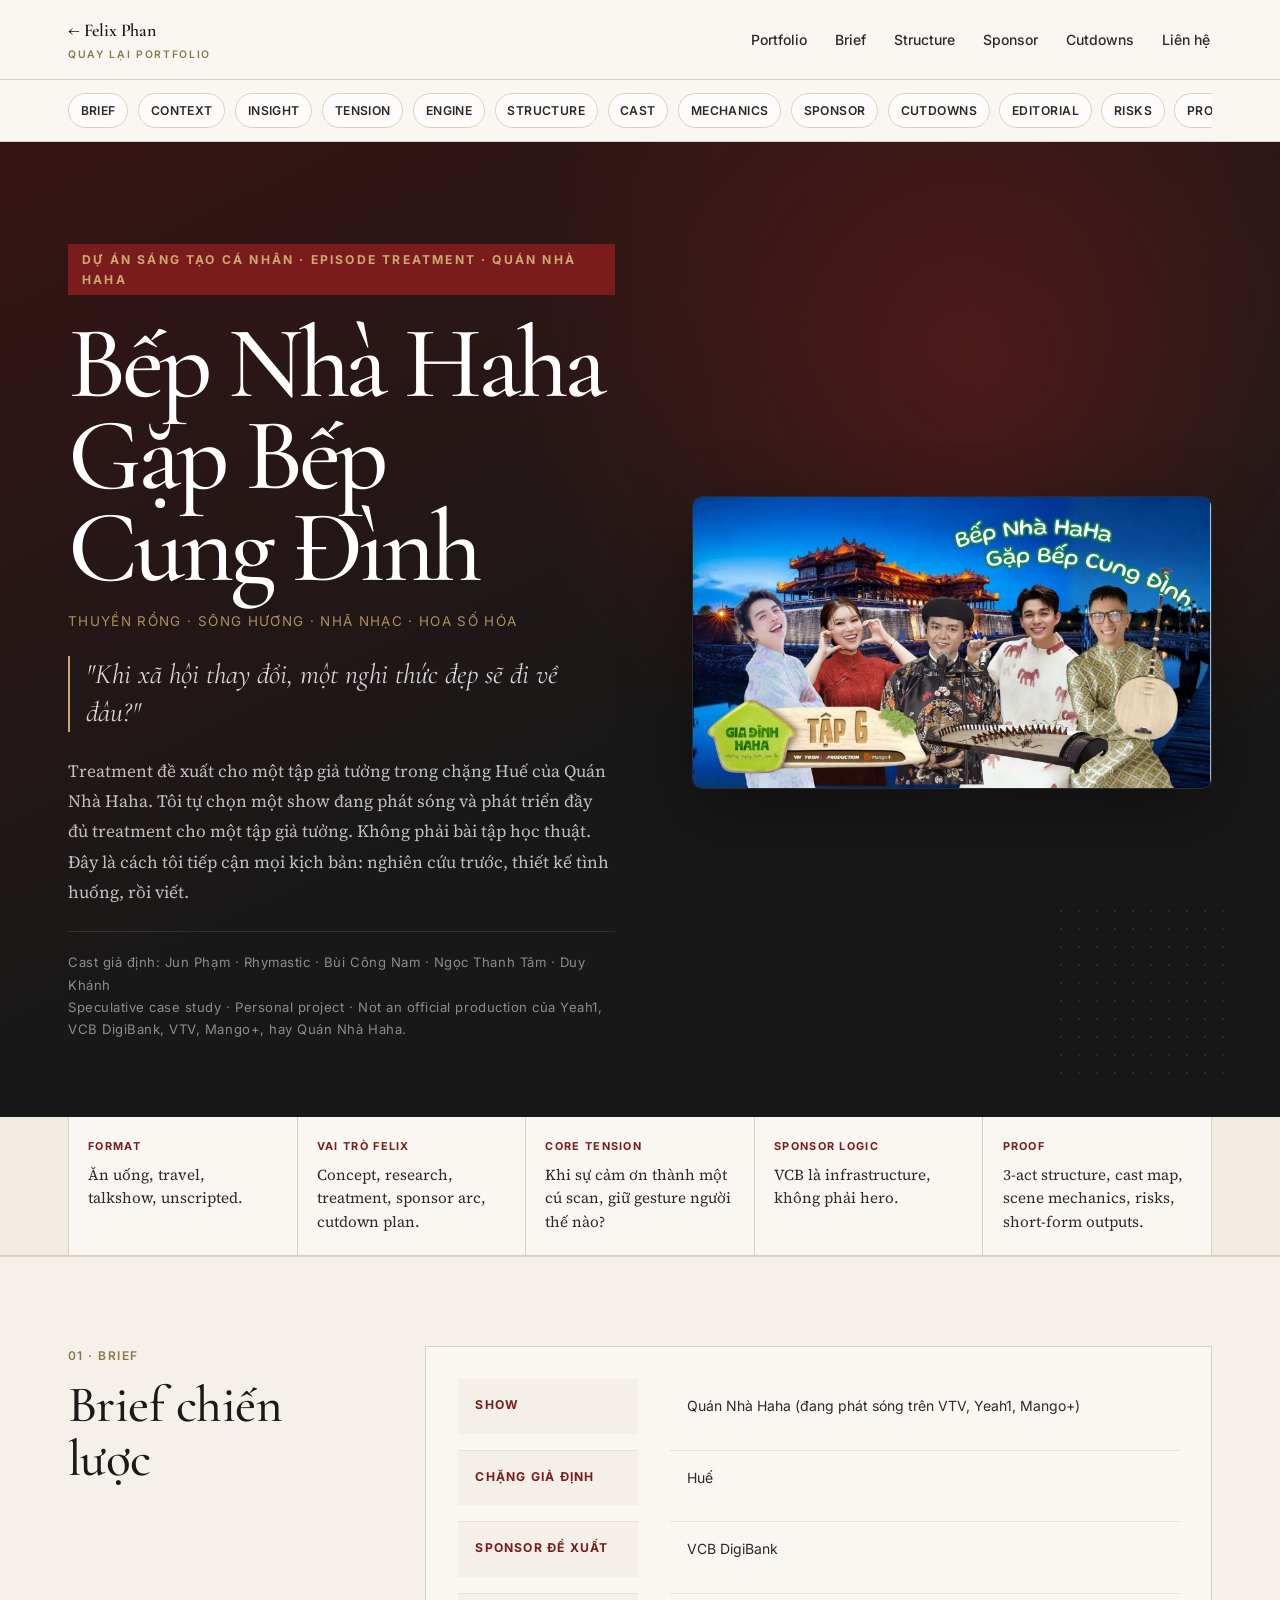
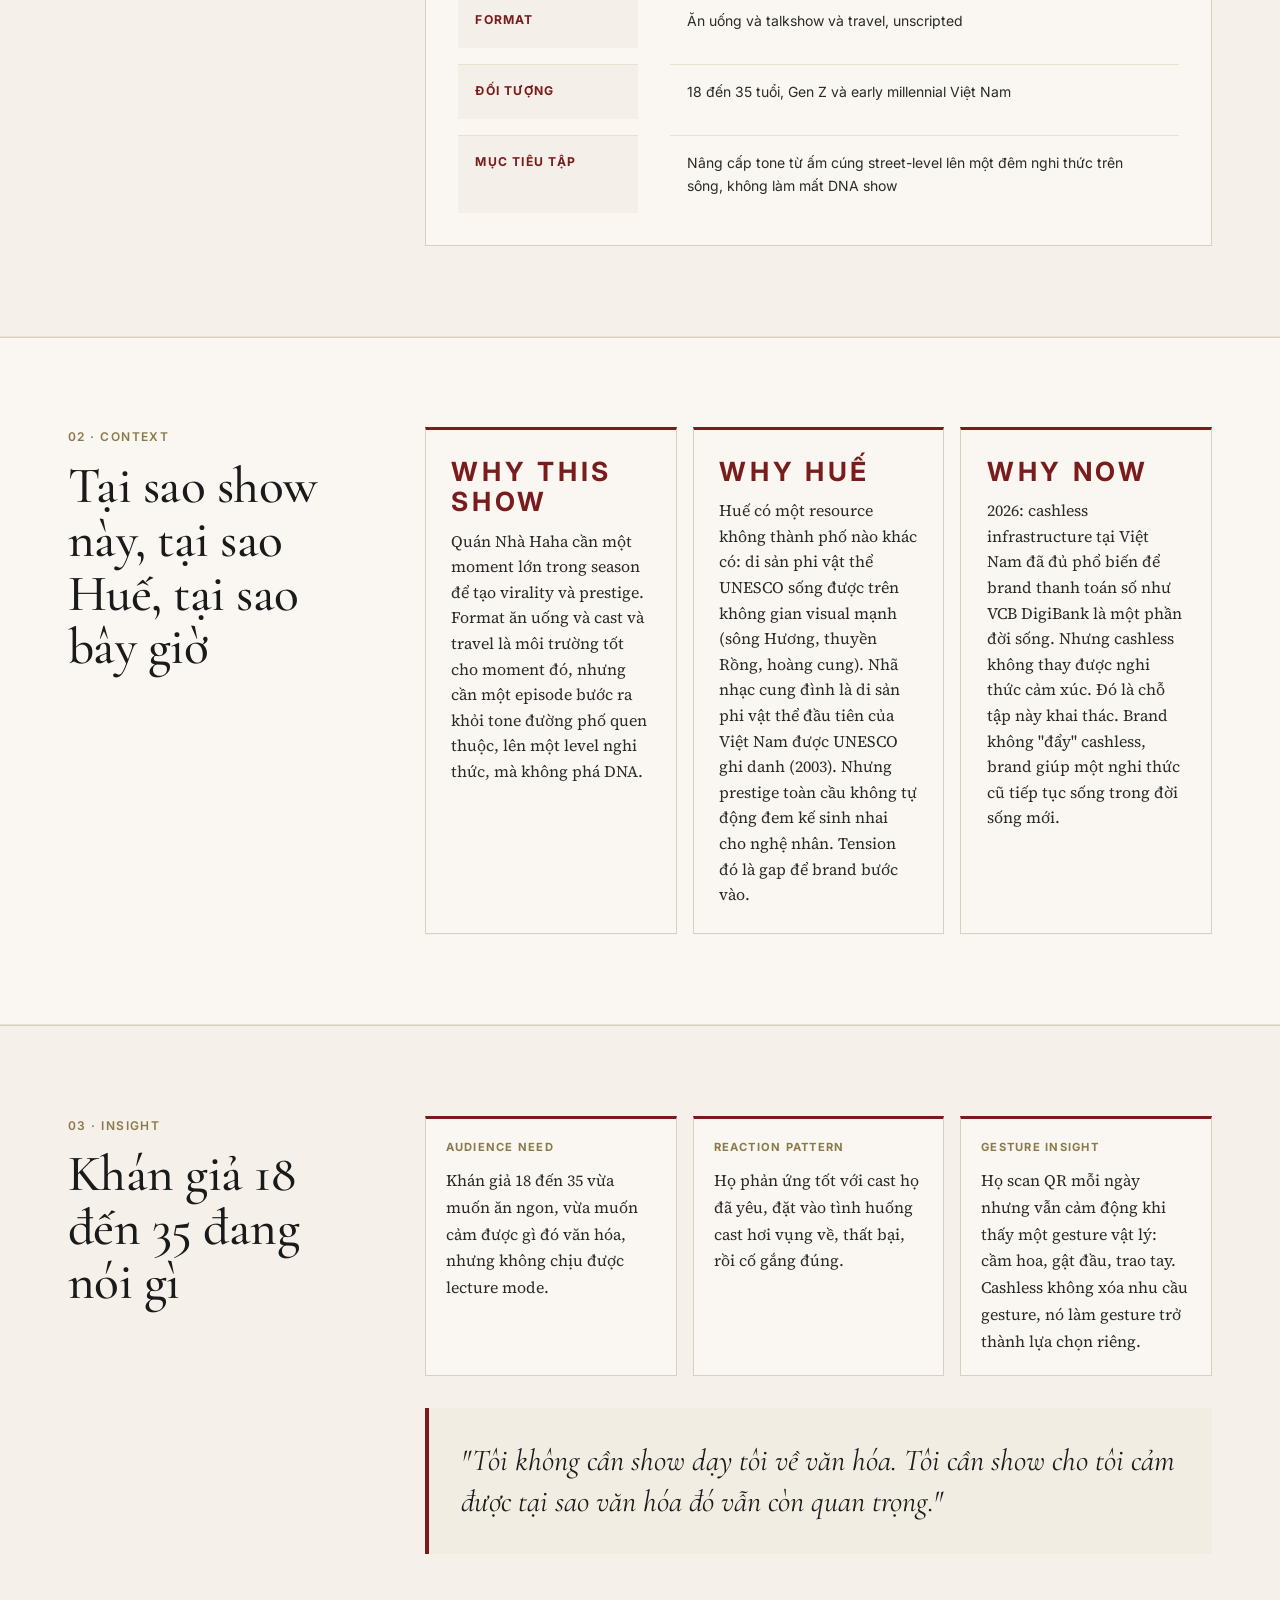
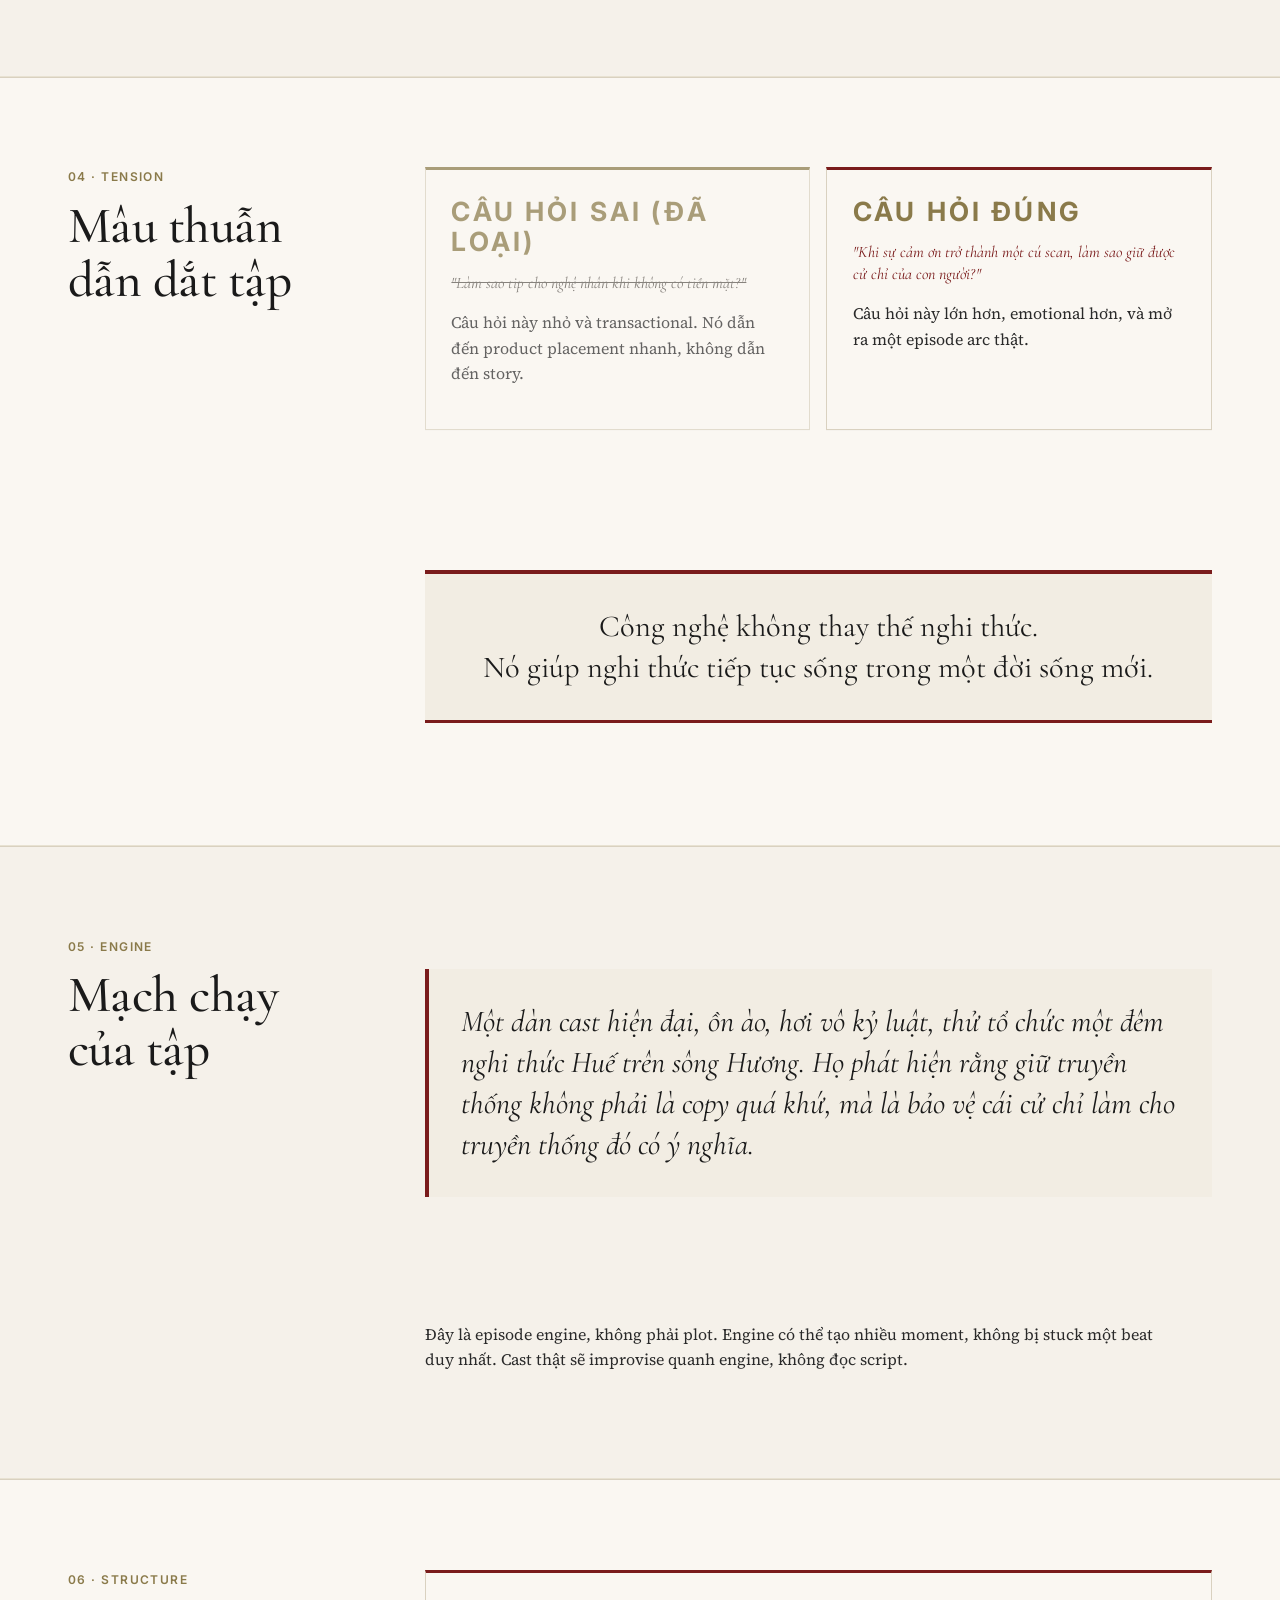
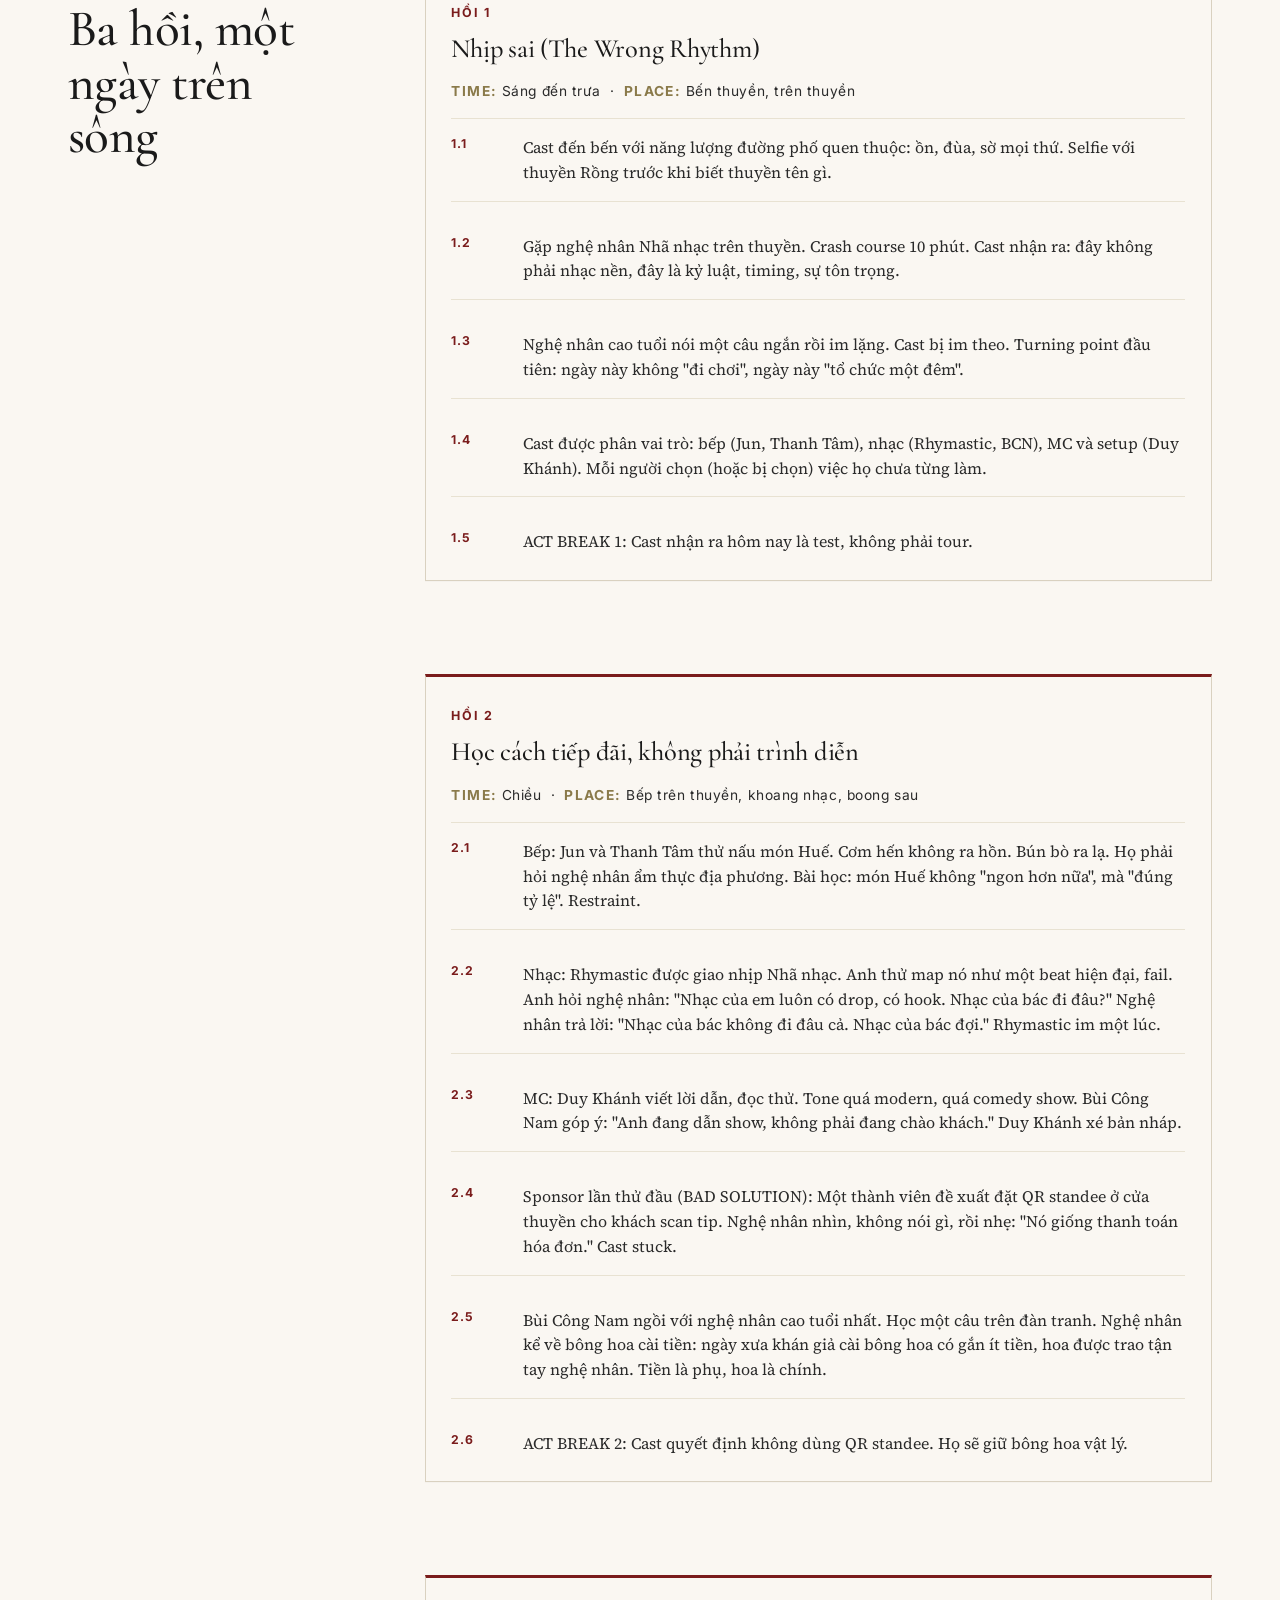
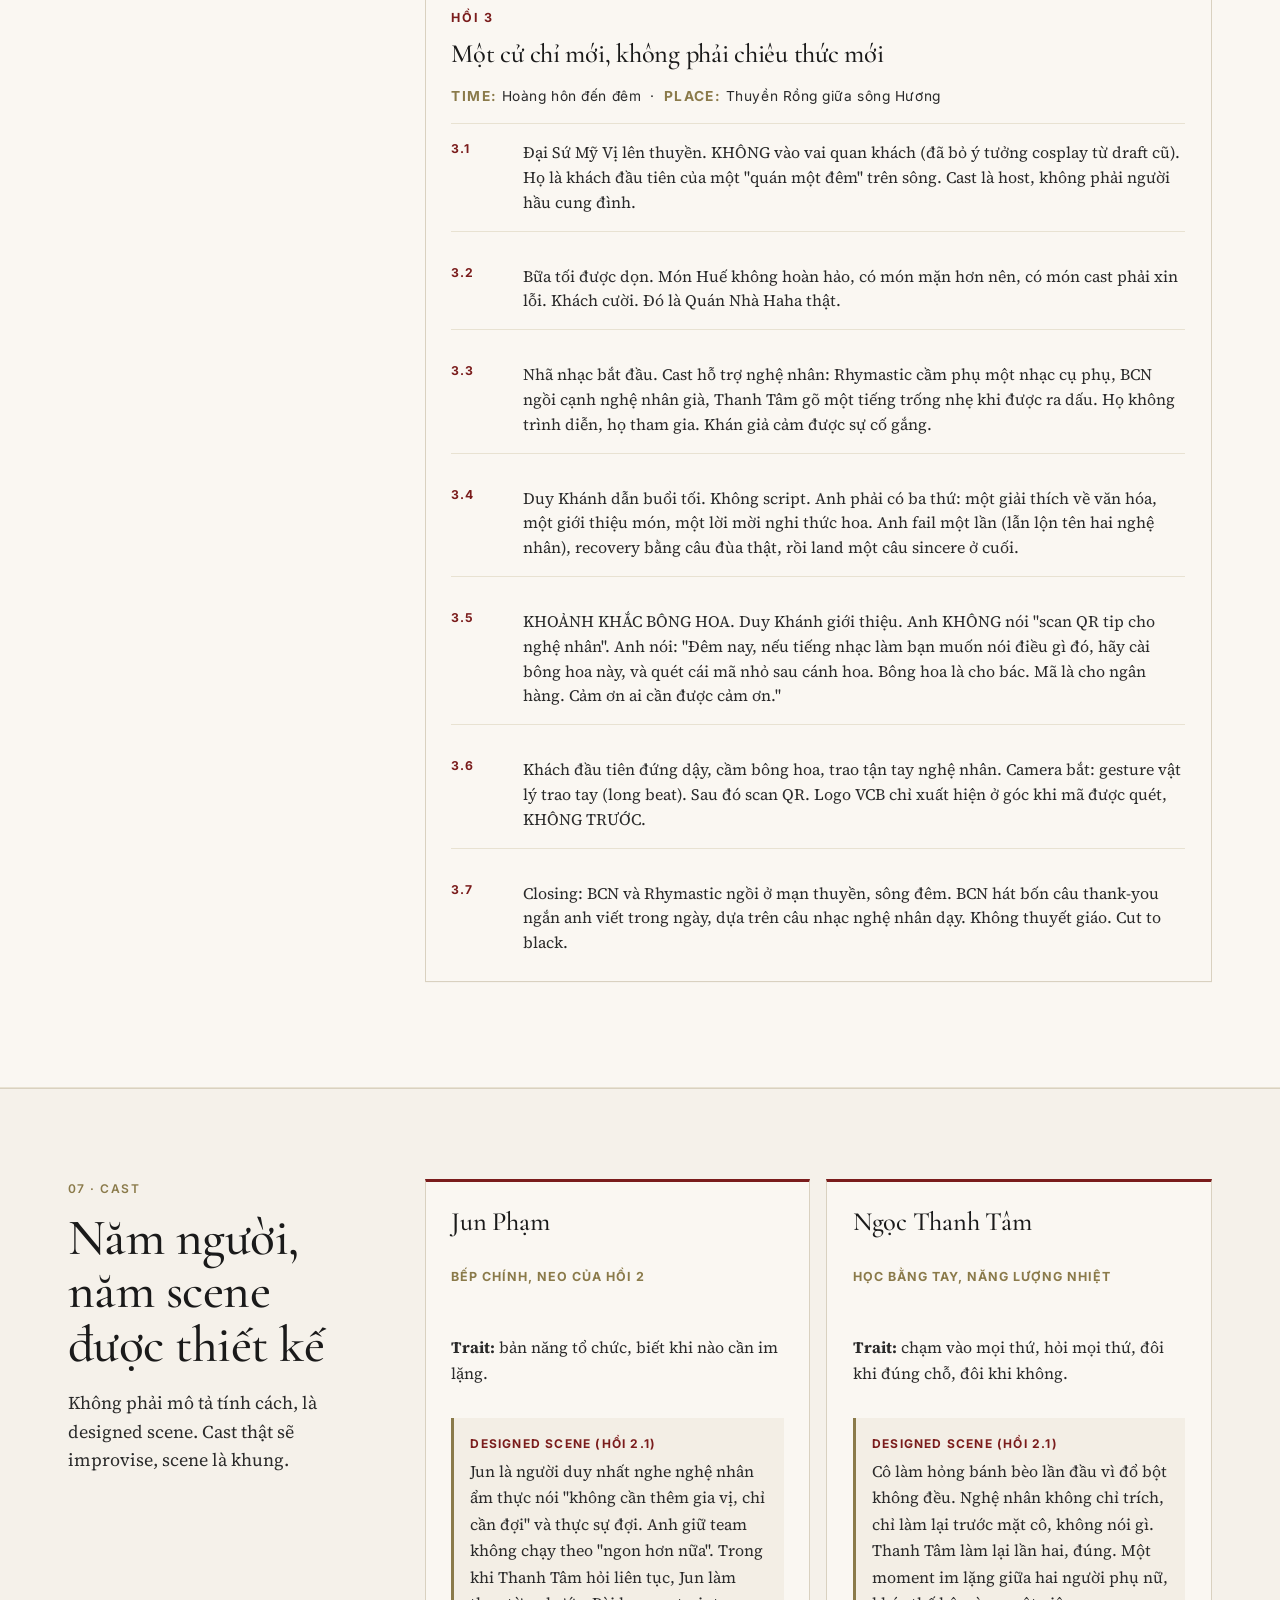
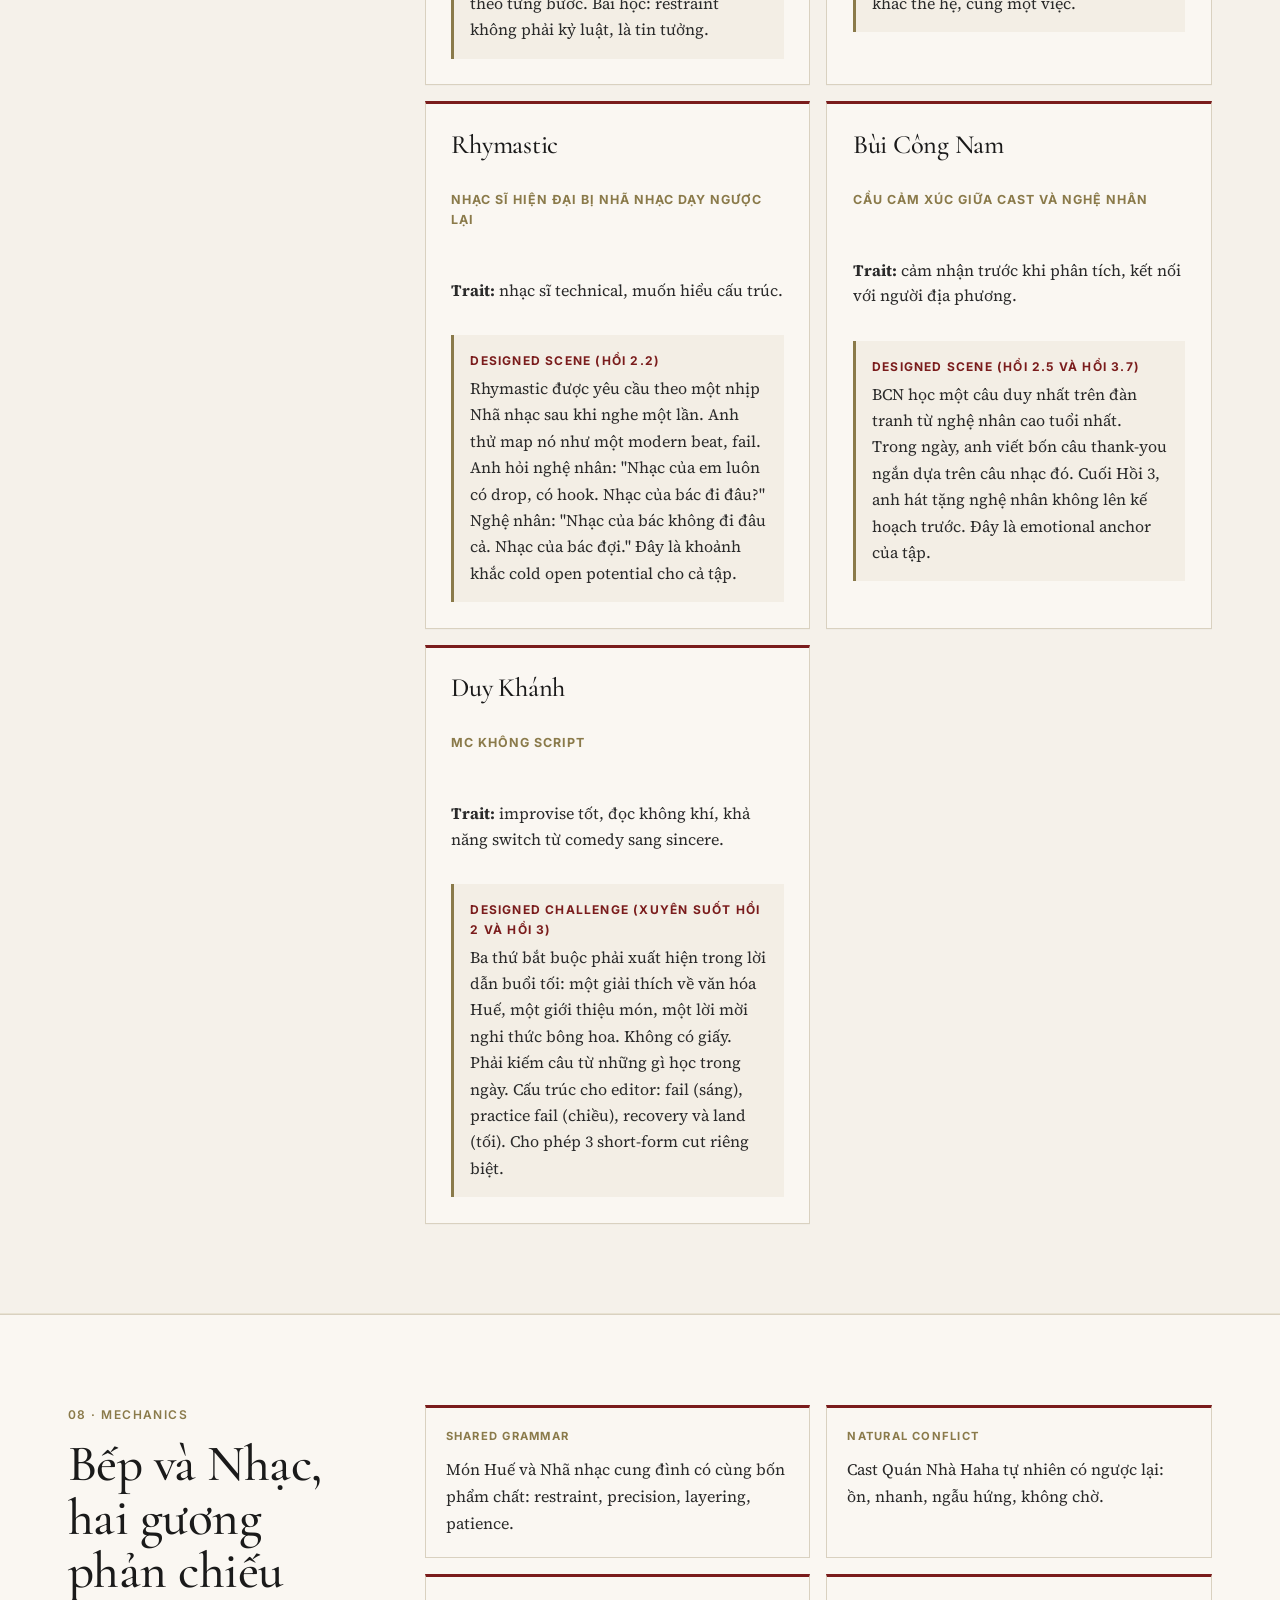
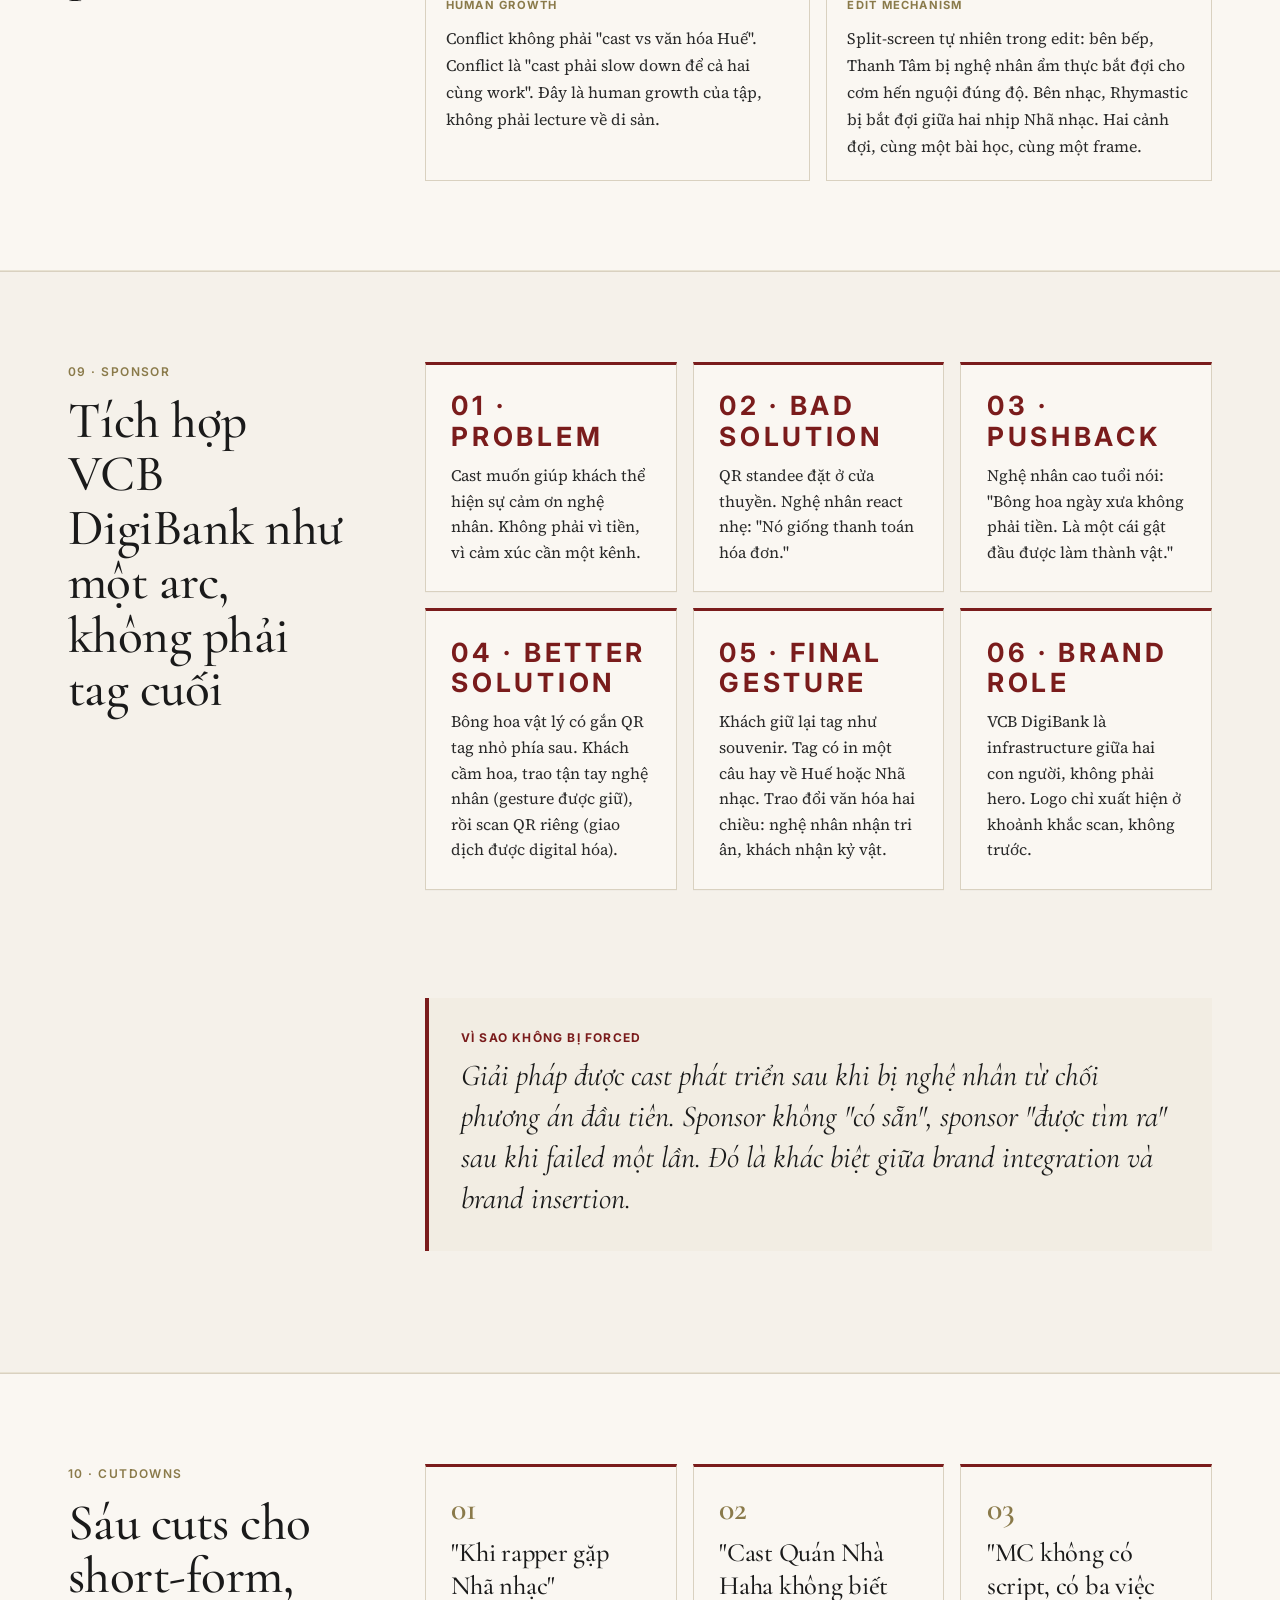
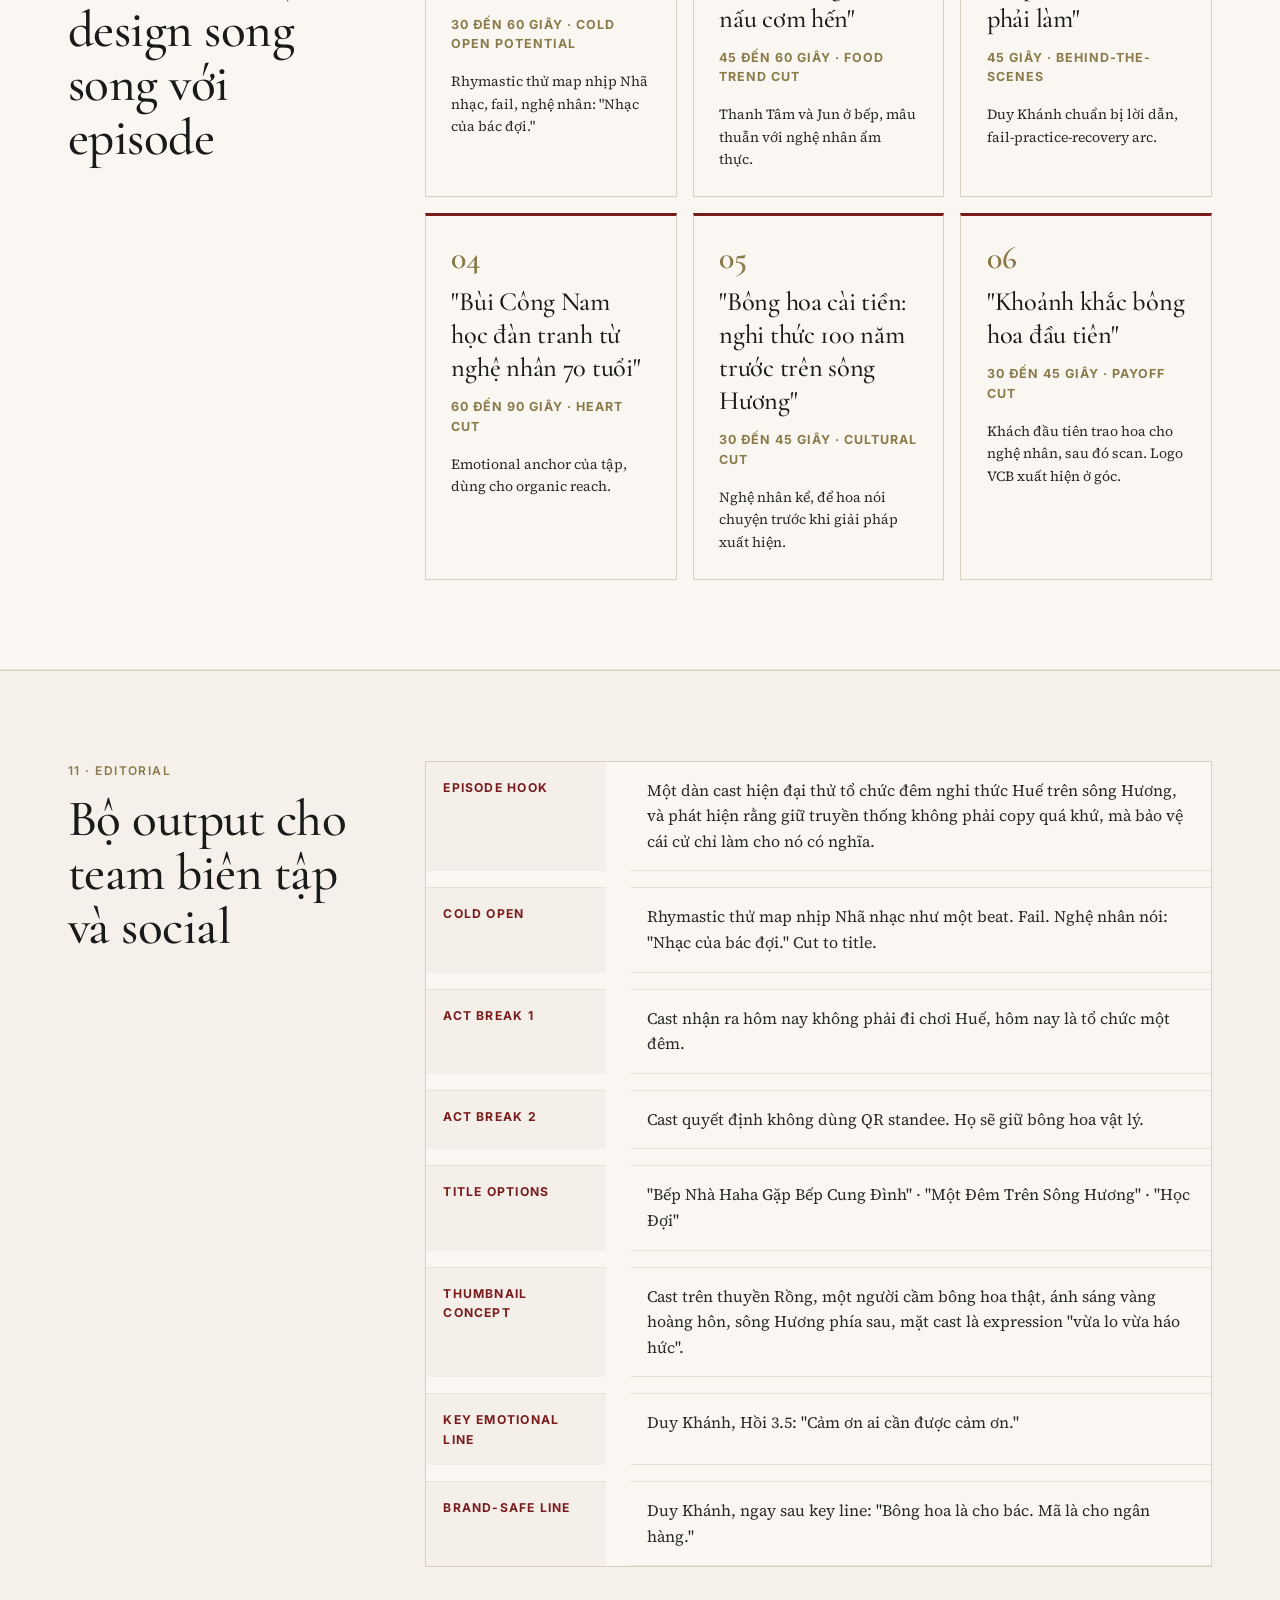
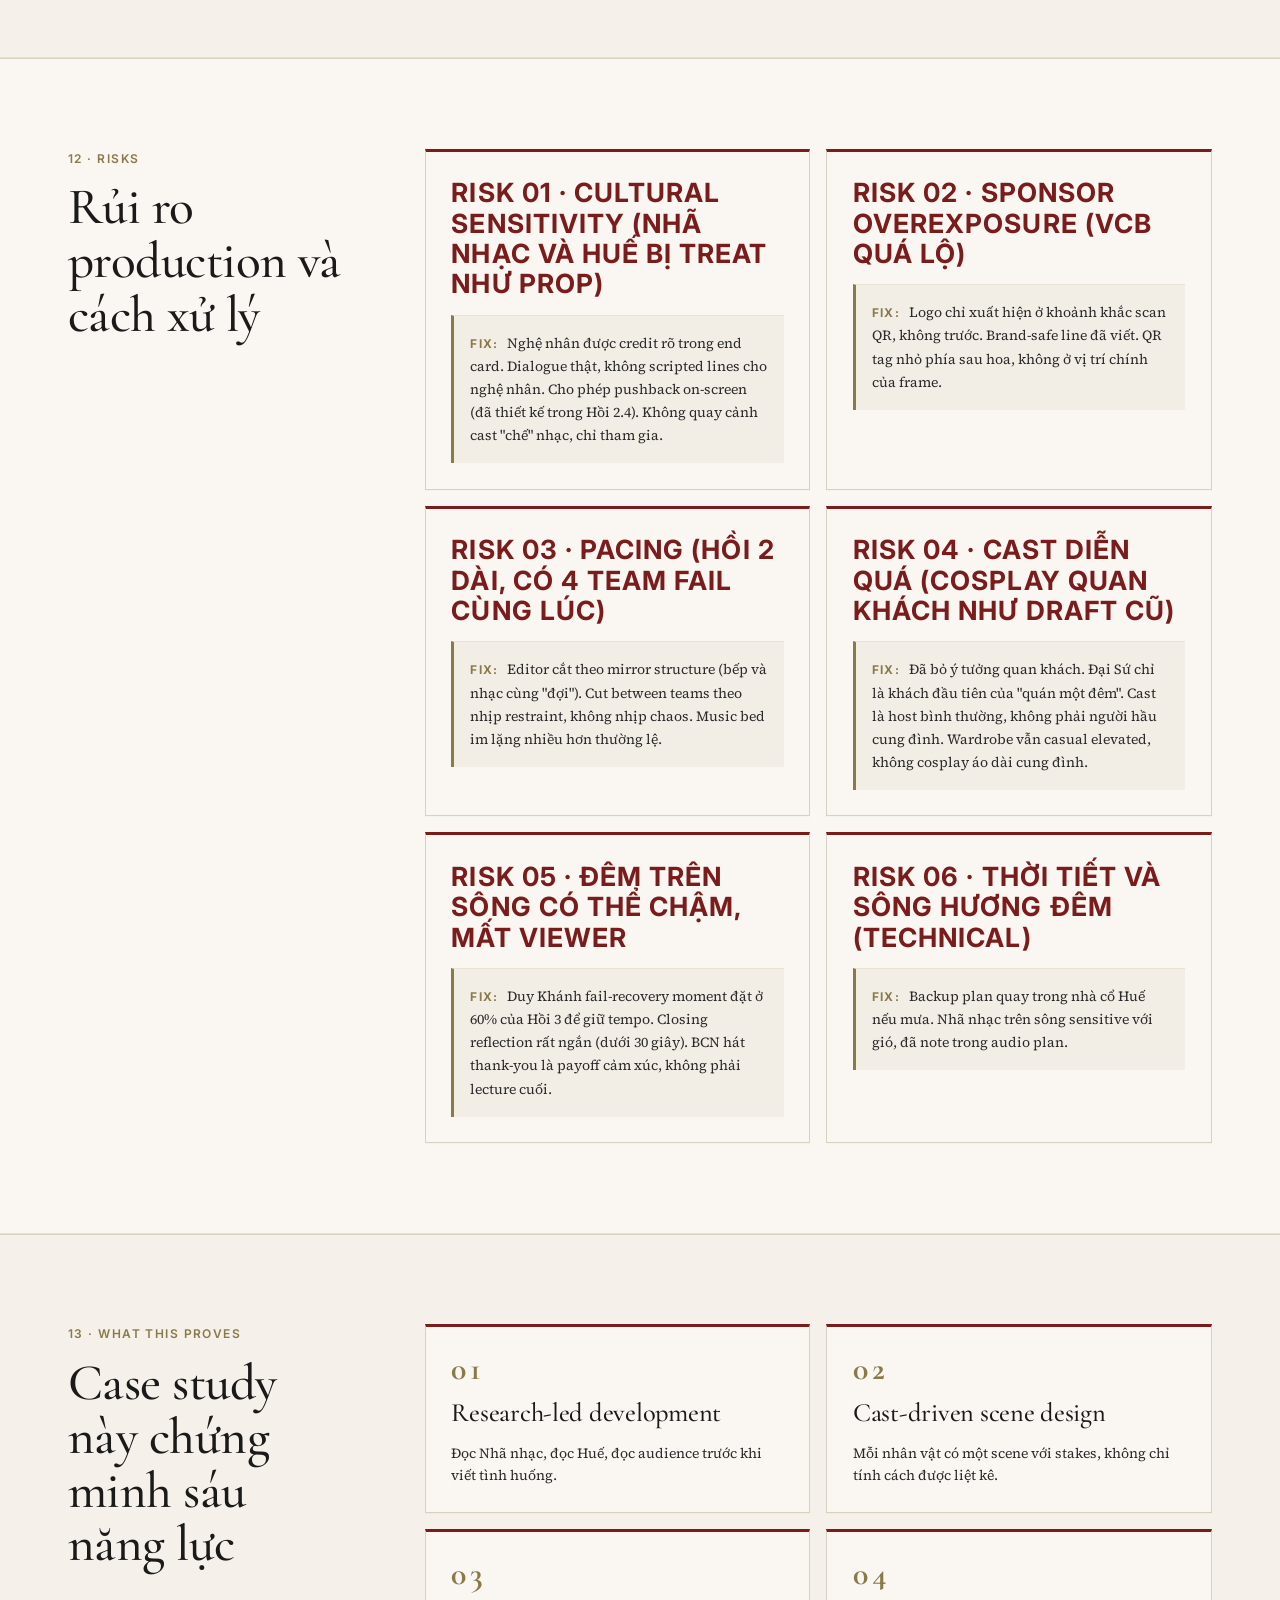
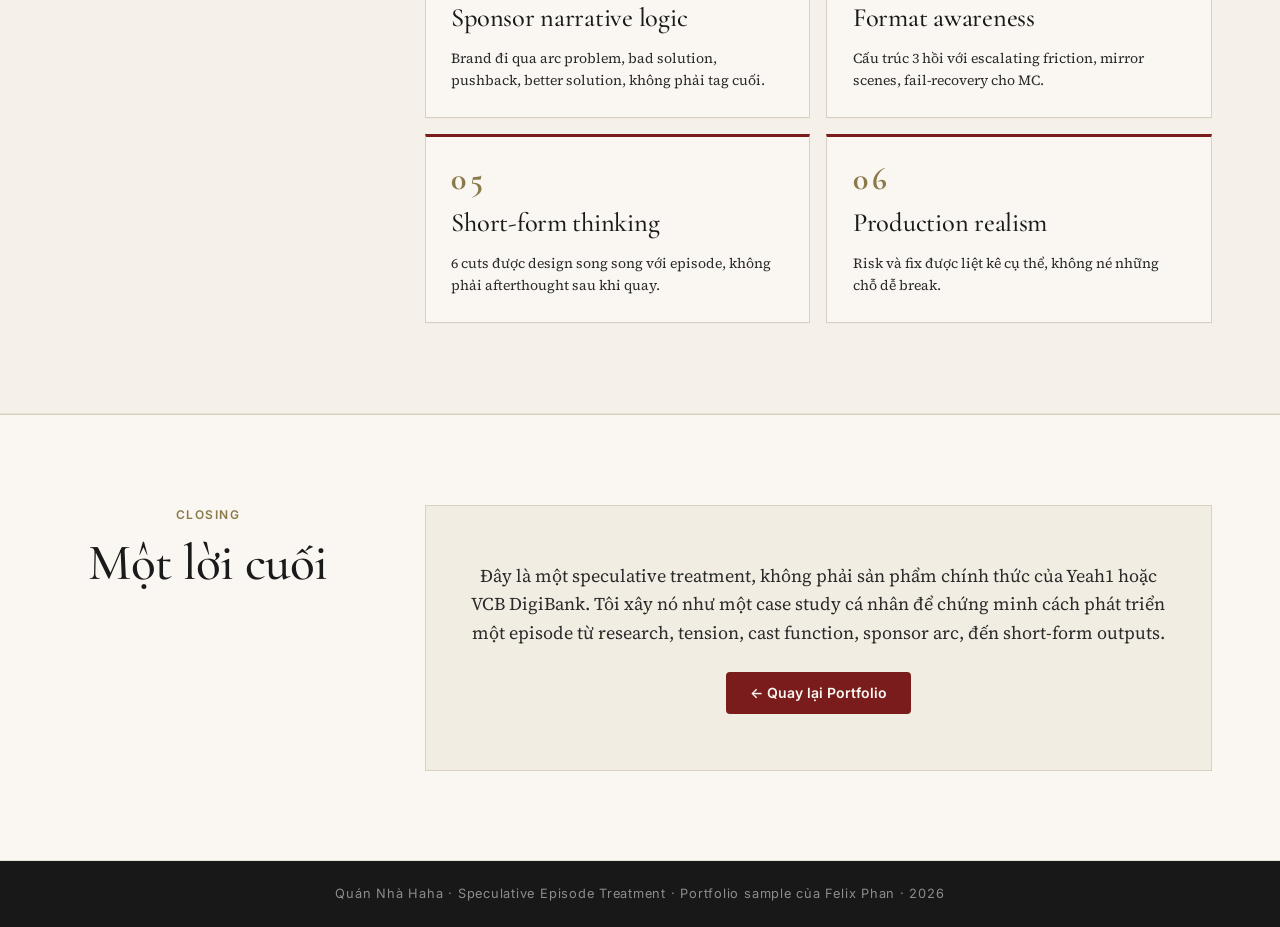
==== commit c18eac70: "Dark overview section, rename Tổng quan to Overview, sync QNH cover - Overview/Agenda section now us" ====
--- a/case-studies/quan-nha-haha.html
+++ b/case-studies/quan-nha-haha.html
@@ -134,12 +134,23 @@
       border-left: 2px solid #c9a96e;
     }
 
+    .cs-cover__lede {
+      max-width: 620px;
+      font-family: var(--font-body, 'Source Serif 4', Georgia, serif);
+      font-size: clamp(.98rem, 1.4vw, 1.08rem);
+      line-height: 1.75;
+      color: rgba(255, 255, 255, .72);
+      margin: 0 0 1.5rem;
+    }
+
     .cs-cover__cast {
-      color: rgba(255, 255, 255, .55);
+      color: rgba(255, 255, 255, .5);
       font-family: var(--font-ui, Inter, sans-serif);
-      font-size: .86rem;
+      font-size: .82rem;
       line-height: 1.7;
       margin: 0;
+      padding-top: 1.2rem;
+      border-top: 1px solid rgba(255, 255, 255, .1);
     }
 
     .cs-cover__image {
@@ -627,13 +638,14 @@
 <header class="cs-cover" id="cover">
 <div class="container">
 <div class="cs-cover__copy">
-<div class="cs-cover__eyebrow">SPECULATIVE EPISODE TREATMENT · QUÁN NHÀ HAHA · CHẶNG HUẾ</div>
+<div class="cs-cover__eyebrow">DỰ ÁN SÁNG TẠO CÁ NHÂN · EPISODE TREATMENT · QUÁN NHÀ HAHA</div>
 <h1>Bếp Nhà Haha<br/>Gặp Bếp<br/>Cung Đình</h1>
-<p class="cs-cover__sub">Thuyền Rồng · Sông Hương · Nhã Nhạc · Một Cử Chỉ Mới</p>
-<p class="cs-cover__premise">"Khi sự cảm ơn trở thành một cú scan, làm sao giữ được cử chỉ của con người?"</p>
+<p class="cs-cover__sub">Thuyền Rồng · Sông Hương · Nhã Nhạc · Hoa Số Hóa</p>
+<p class="cs-cover__premise">"Khi xã hội thay đổi, một nghi thức đẹp sẽ đi về đâu?"</p>
+<p class="cs-cover__lede">Treatment đề xuất cho một tập giả tưởng trong chặng Huế của Quán Nhà Haha. Tôi tự chọn một show đang phát sóng và phát triển đầy đủ treatment cho một tập giả tưởng. Không phải bài tập học thuật. Đây là cách tôi tiếp cận mọi kịch bản: nghiên cứu trước, thiết kế tình huống, rồi viết.</p>
 <p class="cs-cover__cast">
             Cast giả định: Jun Phạm · Rhymastic · Bùi Công Nam · Ngọc Thanh Tâm · Duy Khánh<br/>
-            Speculative, không phải sản phẩm chính thức của Yeah1, VCB DigiBank, VTV, Mango+, hay Quán Nhà Haha.
+            Speculative case study · Personal project · Not an official production của Yeah1, VCB DigiBank, VTV, Mango+, hay Quán Nhà Haha.
           </p>
 </div>
 <figure class="cs-cover__image">
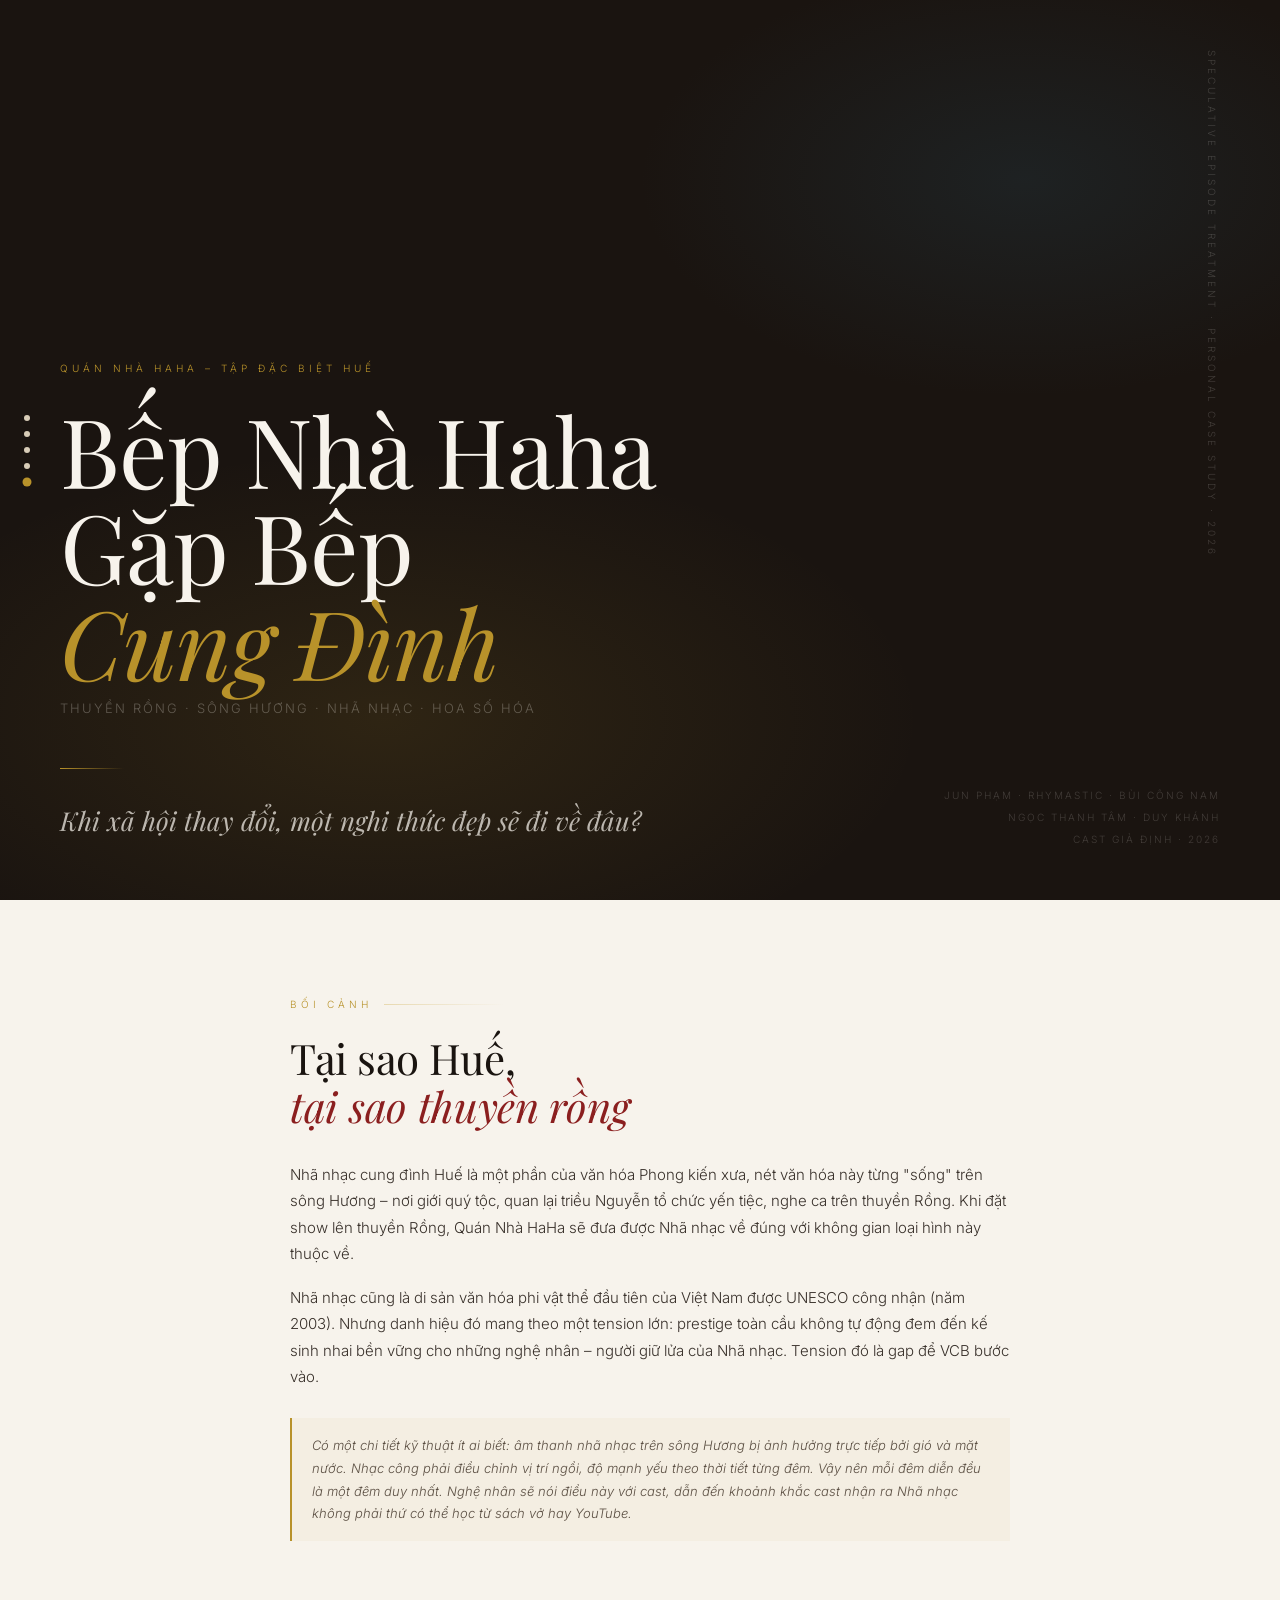
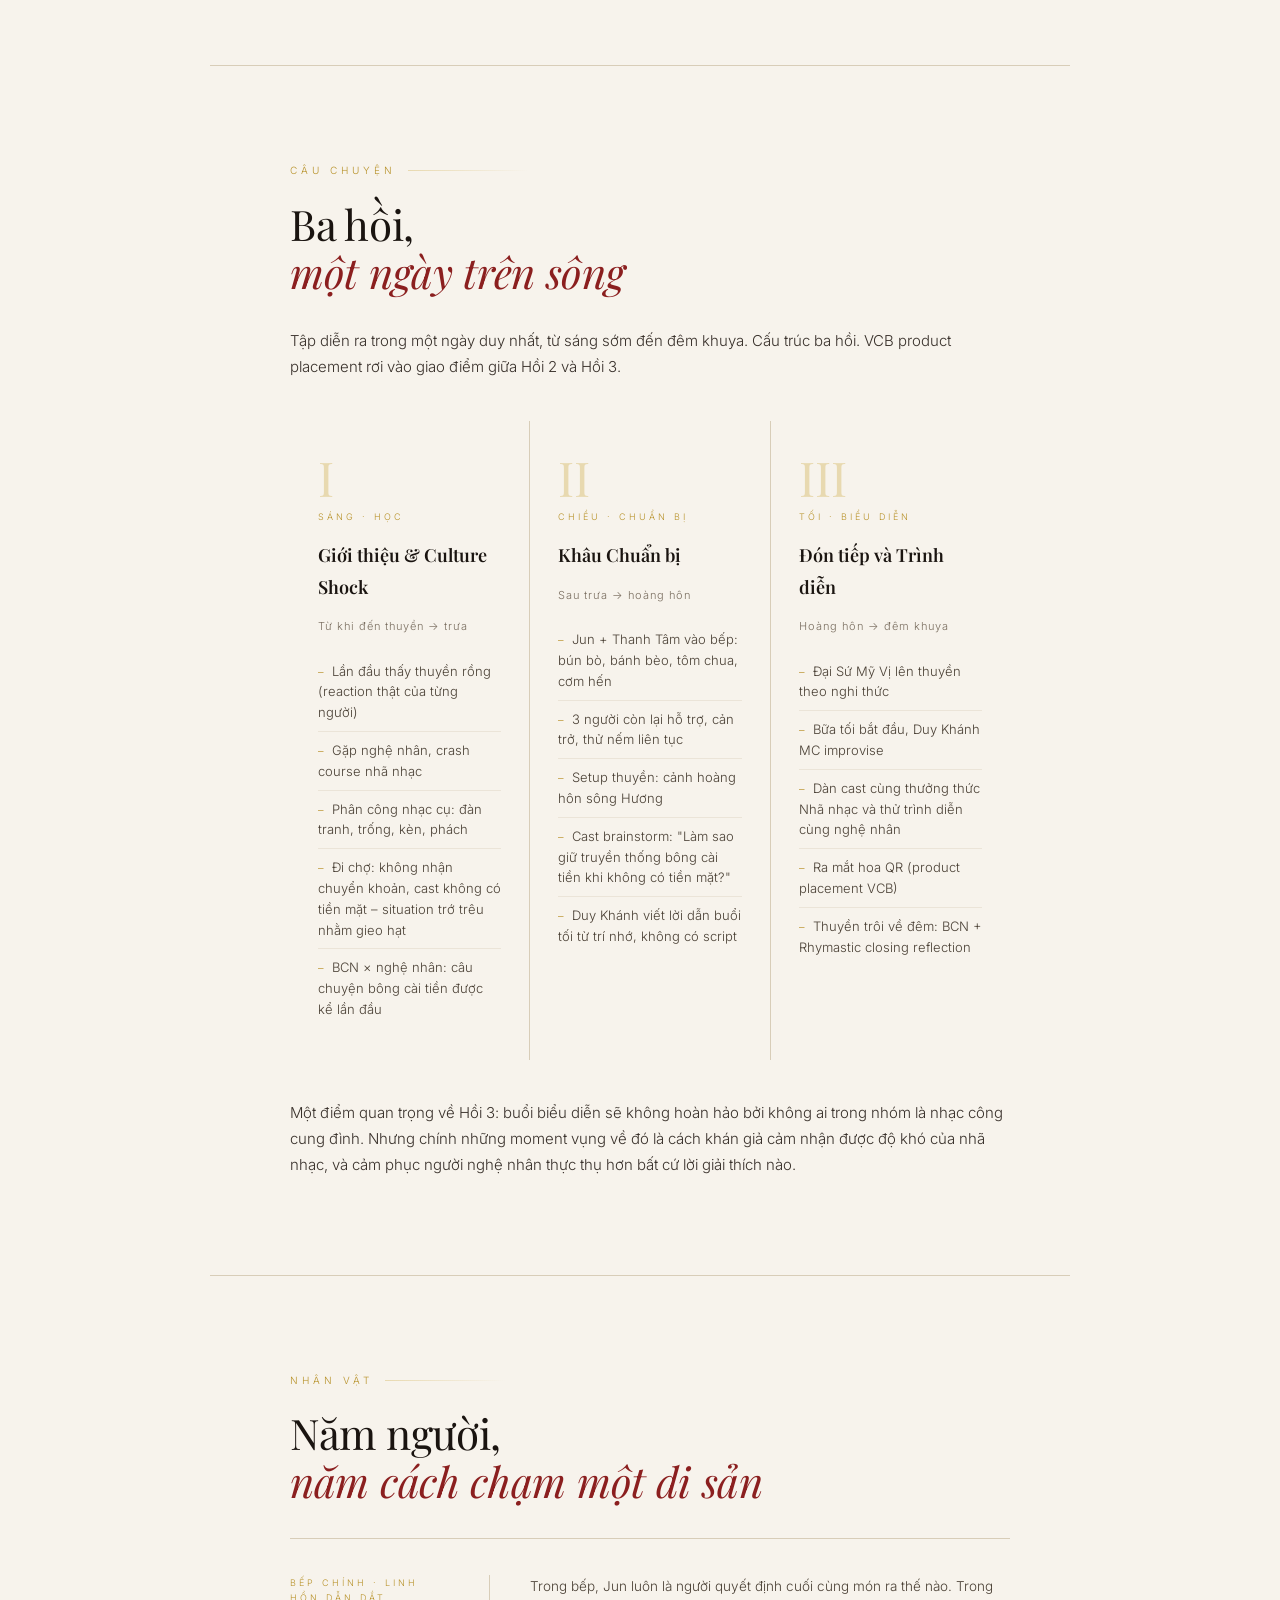
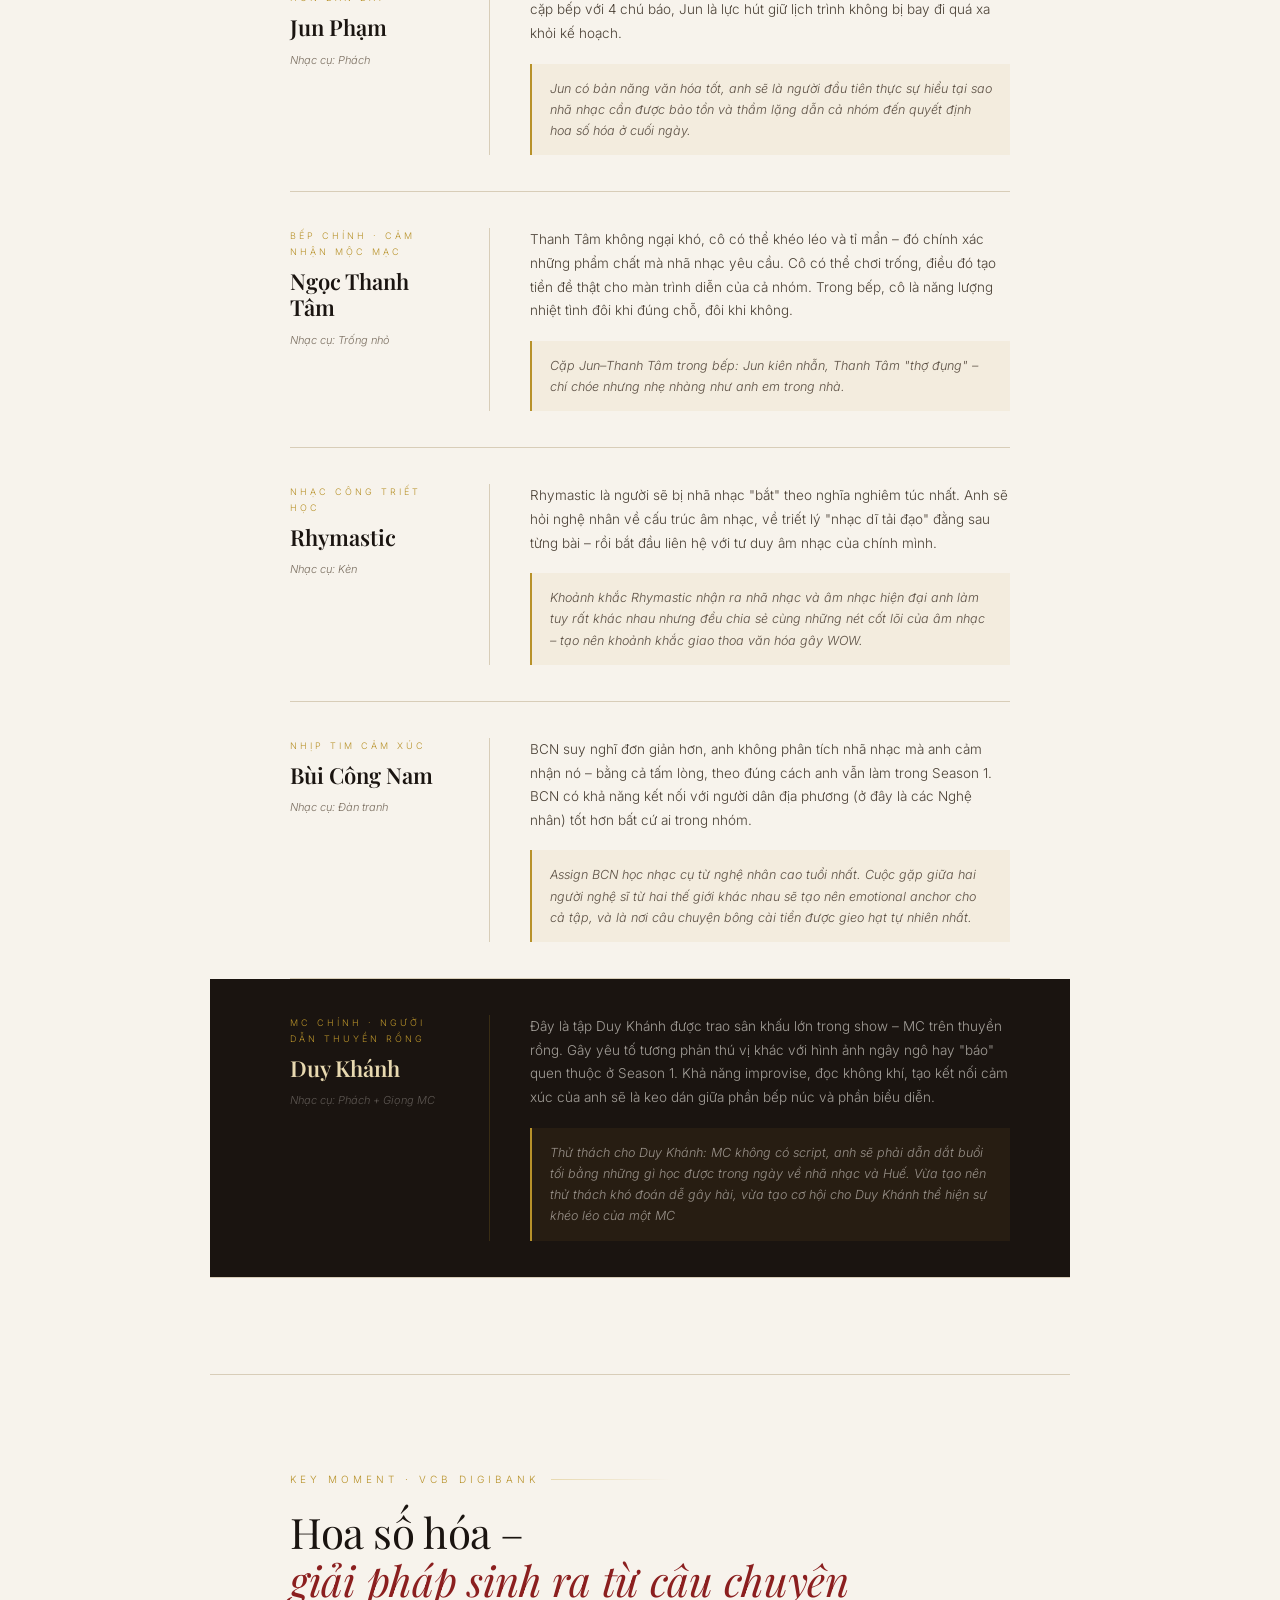
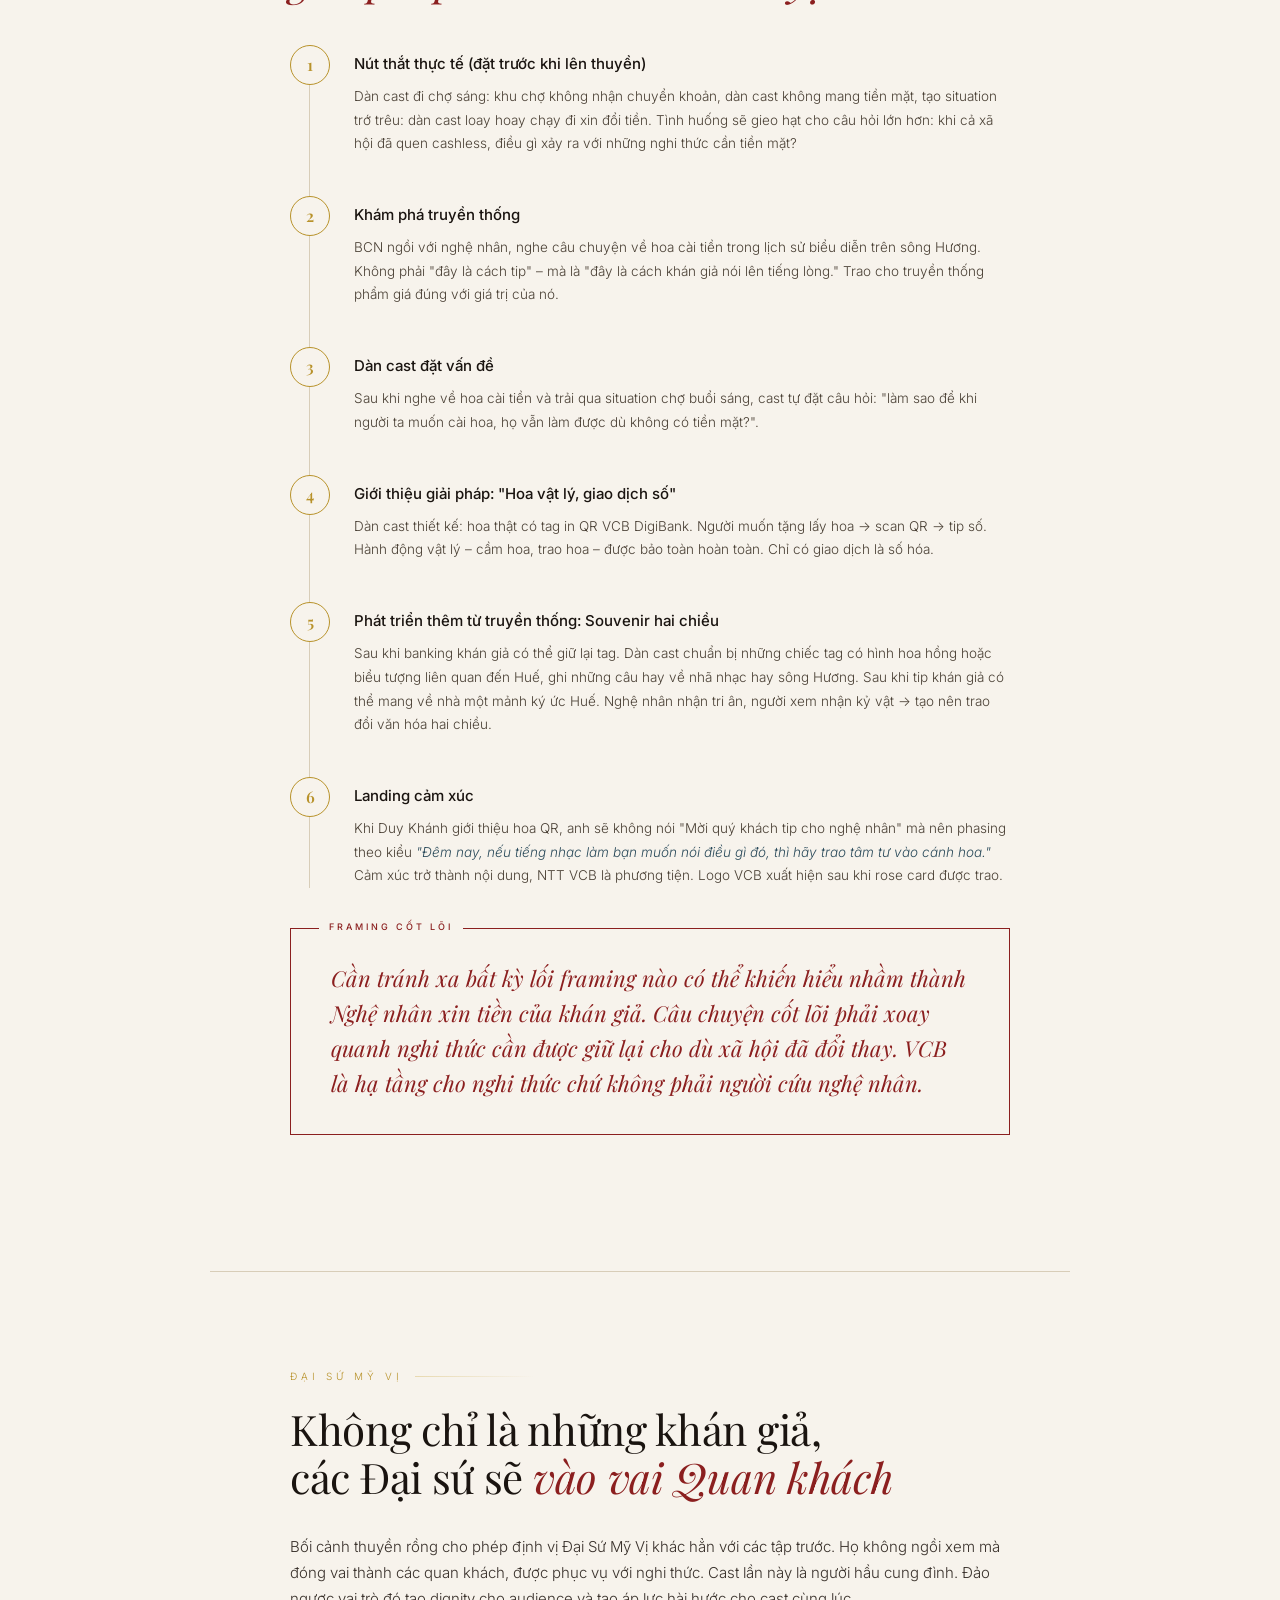
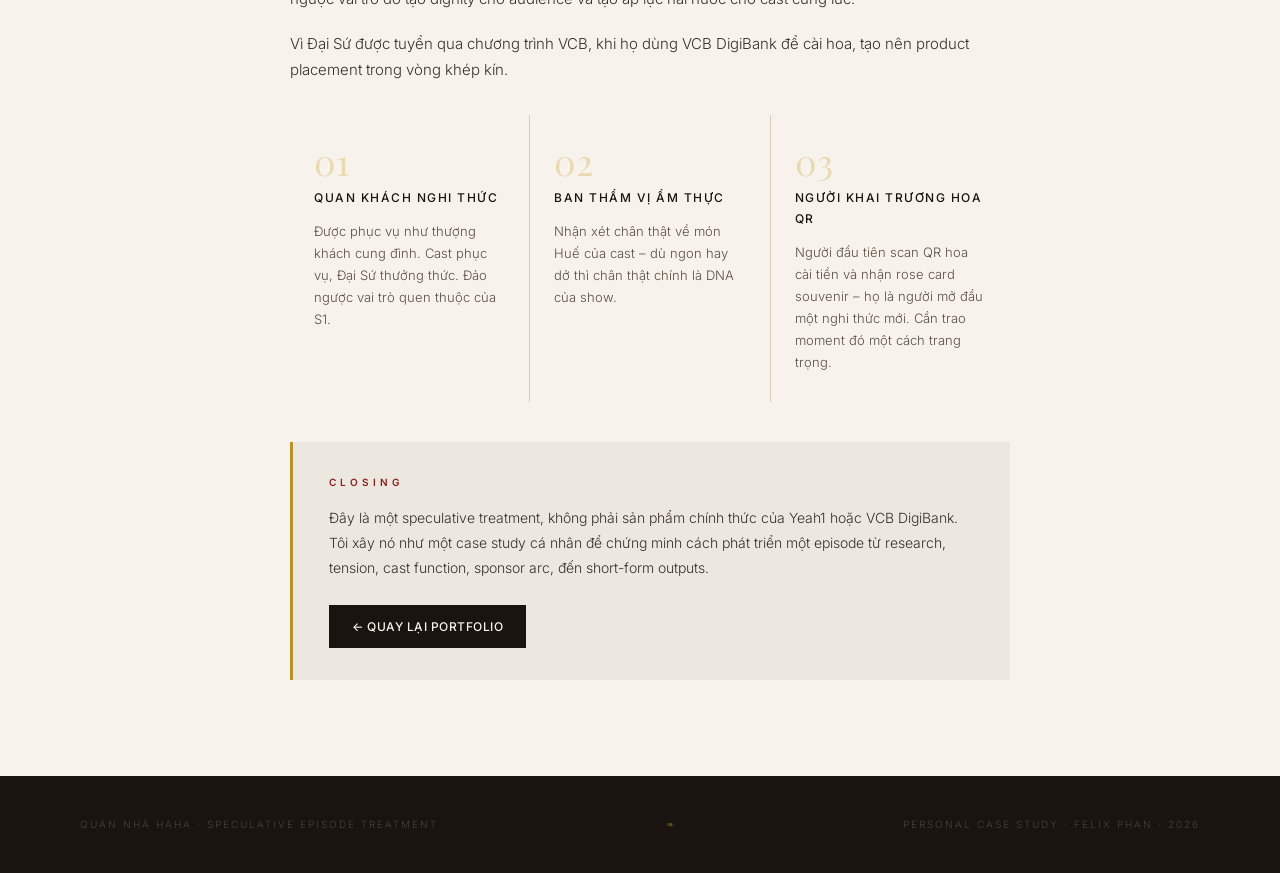
==== commit ba0dbe18: "Remove Overview + philosophy line; rebuild QNH case study from V2 - Drop Overview/Agenda section and" ====
--- a/case-studies/quan-nha-haha.html
+++ b/case-studies/quan-nha-haha.html
@@ -1,1103 +1,400 @@
 <!DOCTYPE html>
-
 <html lang="vi">
 <head>
-<meta charset="utf-8"/>
-<meta content="width=device-width, initial-scale=1.0" name="viewport"/>
-<title>Quán Nhà Haha, chặng Huế · Speculative Episode Treatment · Felix Phan</title>
-<meta content="Speculative episode treatment cho Quán Nhà Haha tại Huế, bao gồm three-act structure, cast function map, sponsor arc, và 6 short-form cutdown. Portfolio sample của Felix Phan." name="description"/>
-<meta content="Felix Phan" name="author"/>
-<meta content="#7a1c1c" name="theme-color"/>
-<link href="https://fonts.googleapis.com" rel="preconnect"/>
-<link crossorigin="" href="https://fonts.gstatic.com" rel="preconnect"/>
-<link href="https://fonts.googleapis.com/css2?family=Cormorant+Garamond:ital,wght@0,400;0,500;0,600;0,700;1,400;1,500&amp;family=Inter:wght@400;500;600;700&amp;family=Source+Serif+4:ital,wght@0,400;0,500;0,600;1,400&amp;display=swap" rel="stylesheet"/>
-<link href="../assets/css/style.css" rel="stylesheet"/>
+<meta charset="UTF-8">
+<meta name="viewport" content="width=device-width, initial-scale=1.0">
+<title>Bếp Nhà Haha Gặp Bếp Cung Đình — Speculative Episode Treatment · Felix Phan</title>
+<meta name="description" content="Speculative episode treatment cho Quán Nhà Haha tại Huế. Case study cá nhân của Felix Phan: research, situation design, cast function map, sponsor arc.">
+<meta name="author" content="Felix Phan">
+<meta name="theme-color" content="#7a1c1c">
+<link href="https://fonts.googleapis.com/css2?family=Playfair+Display:ital,wght@0,400;0,600;0,700;1,400;1,600&family=Inter:ital,opsz,wght@0,14..32,300;0,14..32,400;0,14..32,500;1,14..32,300&display=swap" rel="stylesheet">
 <style>
-    /* Case study readability upgrade, added to avoid the page turning into a polite wall of text. */
-    body {
-      background: var(--color-paper, #faf7f2);
-    }
-
-    .cs-toc {
-      position: sticky;
-      top: 64px;
-      z-index: 40;
-      background: rgba(250, 247, 242, .94);
-      backdrop-filter: blur(10px);
-      border-bottom: 1px solid var(--color-rule, #d9d1c0);
-    }
-
-    .cs-toc__inner {
-      display: flex;
-      gap: .6rem;
-      overflow-x: auto;
-      padding: .8rem 0;
-      scrollbar-width: thin;
-    }
-
-    .cs-toc__inner a {
-      flex: 0 0 auto;
-      border: 1px solid var(--color-rule, #d9d1c0);
-      border-radius: 999px;
-      padding: .42rem .72rem;
-      background: rgba(255, 255, 255, .62);
-      color: var(--color-ink-soft, #2a2a2a);
-      font-family: var(--font-ui, Inter, sans-serif);
-      font-size: .76rem;
-      font-weight: 600;
-      text-decoration: none;
-    }
-
-    .cs-toc__inner a:hover {
-      color: var(--color-crimson, #7a1c1c);
-      border-color: var(--color-crimson, #7a1c1c);
-    }
-
-    .cs-cover {
-      position: relative;
-      overflow: hidden;
-      background: #181818;
-      color: #fff;
-      padding: clamp(4.5rem, 8vw, 7rem) 0 clamp(3rem, 6vw, 5rem);
-      border-bottom: 0;
-    }
-
-    .cs-cover::before {
-      content: '';
-      position: absolute;
-      inset: 0;
-      background:
-        radial-gradient(circle at 76% 22%, rgba(122, 28, 28, .5), transparent 38%),
-        linear-gradient(155deg, rgba(74, 18, 18, .62), transparent 58%);
-      pointer-events: none;
-    }
-
-    .cs-cover::after {
-      content: '';
-      position: absolute;
-      right: 3rem;
-      bottom: 2.2rem;
-      width: 180px;
-      height: 180px;
-      background-image: radial-gradient(circle, rgba(201, 169, 110, .2) 1px, transparent 1px);
-      background-size: 18px 18px;
-      opacity: .7;
-      pointer-events: none;
-    }
-
-    .cs-cover .container {
-      position: relative;
-      z-index: 1;
-      display: grid;
-      grid-template-columns: minmax(0, 1fr) minmax(320px, 520px);
-      gap: clamp(2rem, 6vw, 5rem);
-      align-items: center;
-    }
-
-    .cs-cover__eyebrow {
-      font-family: var(--font-ui, Inter, sans-serif);
-      font-size: .76rem;
-      letter-spacing: .18em;
-      text-transform: uppercase;
-      font-weight: 700;
-      color: #c9a96e;
-      margin-bottom: 1.35rem;
-    }
-
-    .cs-cover h1 {
-      font-family: var(--font-display, 'Cormorant Garamond', Georgia, serif);
-      font-size: clamp(3.7rem, 8vw, 7.5rem);
-      line-height: .9;
-      letter-spacing: -.04em;
-      color: #fff;
-      margin: 0 0 1.1rem;
-    }
-
-    .cs-cover__sub {
-      font-family: var(--font-ui, Inter, sans-serif);
-      font-size: .84rem;
-      letter-spacing: .1em;
-      text-transform: uppercase;
-      color: rgba(201, 169, 110, .82);
-      margin: 0 0 1.5rem;
-    }
-
-    .cs-cover__premise {
-      max-width: 620px;
-      font-family: var(--font-display, 'Cormorant Garamond', Georgia, serif);
-      font-size: clamp(1.25rem, 2.2vw, 1.75rem);
-      font-style: italic;
-      line-height: 1.35;
-      color: rgba(255, 255, 255, .82);
-      margin: 0 0 1.5rem;
-      padding-left: 1rem;
-      border-left: 2px solid #c9a96e;
-    }
-
-    .cs-cover__lede {
-      max-width: 620px;
-      font-family: var(--font-body, 'Source Serif 4', Georgia, serif);
-      font-size: clamp(.98rem, 1.4vw, 1.08rem);
-      line-height: 1.75;
-      color: rgba(255, 255, 255, .72);
-      margin: 0 0 1.5rem;
-    }
-
-    .cs-cover__cast {
-      color: rgba(255, 255, 255, .5);
-      font-family: var(--font-ui, Inter, sans-serif);
-      font-size: .82rem;
-      line-height: 1.7;
-      margin: 0;
-      padding-top: 1.2rem;
-      border-top: 1px solid rgba(255, 255, 255, .1);
-    }
-
-    .cs-cover__image {
-      margin: 0;
-      border-radius: 10px;
-      border: 1px solid rgba(255, 255, 255, .12);
-      overflow: hidden;
-      background: #0f0f0f;
-      box-shadow: 0 24px 70px rgba(0, 0, 0, .34);
-    }
-
-    .cs-cover__image img {
-      width: 100%;
-      height: auto;
-      display: block;
-      object-fit: contain;
-    }
-
-    .cs-glance {
-      margin-top: -1px;
-      background: var(--color-paper-deep, #f2ede3);
-      border-bottom: 1px solid var(--color-rule, #d9d1c0);
-    }
-
-    .cs-glance__grid {
-      display: grid;
-      grid-template-columns: repeat(5, 1fr);
-      gap: 1px;
-      background: var(--color-rule, #d9d1c0);
-      border-inline: 1px solid var(--color-rule, #d9d1c0);
-    }
-
-    .cs-glance__item {
-      background: var(--color-paper, #faf7f2);
-      padding: 1.35rem 1.2rem;
-    }
-
-    .cs-glance__label {
-      display: block;
-      margin-bottom: .45rem;
-      font-family: var(--font-ui, Inter, sans-serif);
-      font-size: .68rem;
-      letter-spacing: .12em;
-      text-transform: uppercase;
-      color: var(--color-crimson, #7a1c1c);
-      font-weight: 700;
-    }
-
-    .cs-glance__item p {
-      margin: 0;
-      color: var(--color-ink-soft, #2a2a2a);
-      font-size: .95rem;
-      line-height: 1.55;
-    }
-
-    .cs-section {
-      padding: clamp(3.8rem, 7vw, 6.5rem) 0;
-      border-bottom: 1px solid var(--color-rule-soft, #e8e2d2);
-    }
-
-    .cs-section:nth-of-type(even) {
-      background: rgba(242, 237, 227, .55);
-    }
-
-    .cs-section > .container {
-      display: grid;
-      grid-template-columns: minmax(180px, 280px) minmax(0, 1fr);
-      gap: clamp(2rem, 6vw, 5rem);
-      align-items: start;
-    }
-
-    .cs-section__head {
-      position: sticky;
-      top: 132px;
-      align-self: start;
-      margin: 0;
-    }
-
-    .cs-section__head h2 {
-      font-size: clamp(2rem, 4vw, 3.2rem);
-      line-height: 1.05;
-      margin-top: .85rem;
-    }
-
-    .cs-section .container > :not(.cs-section__head) {
-      grid-column: 2;
-    }
-
-    .cs-section p {
-      max-width: 760px;
-      color: var(--color-ink-soft, #2a2a2a);
-    }
-
-    .cs-dl,
-    .cs-editorial dl {
-      display: grid;
-      grid-template-columns: 180px minmax(0, 1fr);
-      border: 1px solid var(--color-rule, #d9d1c0);
-      background: var(--color-paper, #faf7f2);
-    }
-
-    .cs-dl dt,
-    .cs-editorial dt {
-      padding: 1rem 1.1rem;
-      border-top: 1px solid var(--color-rule-soft, #e8e2d2);
-      font-family: var(--font-ui, Inter, sans-serif);
-      font-size: .76rem;
-      letter-spacing: .1em;
-      text-transform: uppercase;
-      font-weight: 700;
-      color: var(--color-crimson, #7a1c1c);
-      background: rgba(122, 28, 28, .035);
-    }
-
-    .cs-dl dd,
-    .cs-editorial dd {
-      padding: 1rem 1.1rem;
-      border-top: 1px solid var(--color-rule-soft, #e8e2d2);
-      margin: 0;
-      color: var(--color-ink-soft, #2a2a2a);
-    }
-
-    .cs-dl dt:first-child,
-    .cs-dl dt:first-child + dd,
-    .cs-editorial dt:first-child,
-    .cs-editorial dt:first-child + dd {
-      border-top: 0;
-    }
-
-    .cs-why,
-    .cs-tension,
-    .cs-sponsor,
-    .cs-cuts,
-    .cs-risks,
-    .cs-proves,
-    .cs-cast {
-      display: grid;
-      gap: 1rem;
-    }
-
-    .cs-why {
-      grid-template-columns: repeat(3, 1fr);
-    }
-
-    .cs-tension,
-    .cs-risks,
-    .cs-proves,
-    .cs-cast {
-      grid-template-columns: repeat(2, 1fr);
-    }
-
-    .cs-sponsor,
-    .cs-cuts {
-      grid-template-columns: repeat(3, 1fr);
-    }
-
-    .cs-why__col,
-    .cs-tension__card,
-    .cs-sponsor__step,
-    .cs-cut,
-    .cs-risk,
-    .cs-prove,
-    .cs-cast__card,
-    .cs-act {
-      background: var(--color-paper, #faf7f2);
-      border: 1px solid var(--color-rule, #d9d1c0);
-      border-top: 3px solid var(--color-crimson, #7a1c1c);
-      padding: clamp(1.15rem, 2vw, 1.6rem);
-      box-shadow: 0 1px 0 rgba(0, 0, 0, .02);
-    }
-
-    .cs-why__col h3,
-    .cs-tension__card h3,
-    .cs-sponsor__step h3,
-    .cs-cut h3,
-    .cs-risk h3,
-    .cs-prove h3,
-    .cs-cast__card h3,
-    .cs-act h3 {
-      font-size: clamp(1.25rem, 2.2vw, 1.65rem);
-      margin-top: 0;
-      margin-bottom: .75rem;
-    }
-
-    .cs-tension__card--wrong {
-      opacity: .72;
-      border-top-color: var(--color-gold, #8a7a4a);
-    }
-
-    .cs-tension__q {
-      font-family: var(--font-display, 'Cormorant Garamond', Georgia, serif);
-      font-style: italic;
-      font-size: 1.35rem;
-      line-height: 1.35;
-      color: var(--color-crimson, #7a1c1c);
-    }
-
-    .cs-tension__card--wrong .cs-tension__q {
-      text-decoration: line-through;
-      color: var(--color-ink-muted, #5a5650);
-    }
-
-    .callout {
-      border-left: 4px solid var(--color-crimson, #7a1c1c);
-      background: var(--color-paper-deep, #f2ede3);
-      padding: clamp(1.35rem, 3vw, 2rem);
-      max-width: 820px;
-    }
-
-    .callout p {
-      font-family: var(--font-display, 'Cormorant Garamond', Georgia, serif);
-      font-size: clamp(1.35rem, 2.4vw, 1.9rem);
-      line-height: 1.35;
-      margin: 0;
-      color: var(--color-ink, #1a1a1a);
-    }
-
-    .callout--center {
-      text-align: center;
-      border-left: 0;
-      border-top: 4px solid var(--color-crimson, #7a1c1c);
-    }
-
-    .cs-act {
-      margin-bottom: 1rem;
-    }
-
-    .cs-act__num {
-      display: inline-block;
-      margin-bottom: .7rem;
-      font-family: var(--font-ui, Inter, sans-serif);
-      font-size: .78rem;
-      letter-spacing: .14em;
-      text-transform: uppercase;
-      font-weight: 700;
-      color: var(--color-crimson, #7a1c1c);
-    }
-
-    .cs-act__meta {
-      font-family: var(--font-ui, Inter, sans-serif);
-      font-size: .86rem;
-      color: var(--color-ink-muted, #5a5650);
-      border-bottom: 1px solid var(--color-rule-soft, #e8e2d2);
-      padding-bottom: 1rem;
-      margin-bottom: 0;
-    }
-
-    .cs-beats {
-      list-style: none;
-      padding: 0;
-      margin: 0;
-    }
-
-    .cs-beats li {
-      position: relative;
-      padding: 1rem 0 1rem 4.5rem;
-      border-bottom: 1px solid var(--color-rule-soft, #e8e2d2);
-      color: var(--color-ink-soft, #2a2a2a);
-    }
-
-    .cs-beats li:last-child {
-      border-bottom: 0;
-      padding-bottom: 0;
-    }
-
-    .cs-beats li::before {
-      content: attr(data-beat);
-      position: absolute;
-      left: 0;
-      top: 1rem;
-      min-width: 3.25rem;
-      font-family: var(--font-ui, Inter, sans-serif);
-      font-size: .76rem;
-      font-weight: 700;
-      color: var(--color-crimson, #7a1c1c);
-      letter-spacing: .06em;
-    }
-
-    .cs-cast__role,
-    .cs-cut__meta {
-      font-family: var(--font-ui, Inter, sans-serif);
-      font-size: .78rem;
-      letter-spacing: .08em;
-      text-transform: uppercase;
-      color: var(--color-gold, #8a7a4a);
-      font-weight: 700;
-      margin-bottom: 1rem;
-    }
-
-    .cs-cast__scene,
-    .cs-risk__fix {
-      background: rgba(242, 237, 227, .82);
-      border-left: 3px solid var(--color-gold, #8a7a4a);
-      padding: 1rem;
-      color: var(--color-ink-soft, #2a2a2a);
-      line-height: 1.65;
-    }
-
-    .cs-cut__num,
-    .cs-prove__num {
-      font-family: var(--font-display, 'Cormorant Garamond', Georgia, serif);
-      font-size: 2rem;
-      color: var(--color-gold, #8a7a4a);
-      line-height: 1;
-      margin-bottom: .75rem;
-    }
-
-    .cs-closing {
-      max-width: 820px;
-      margin-inline: auto;
-      text-align: center;
-      padding: clamp(1.5rem, 4vw, 2.5rem);
-      border: 1px solid var(--color-rule, #d9d1c0);
-      background: var(--color-paper-deep, #f2ede3);
-    }
-
-    .site-footer {
-      padding: 1.4rem 0;
-      background: #181818;
-      color: rgba(255, 255, 255, .5);
-      font-family: var(--font-ui, Inter, sans-serif);
-      font-size: .8rem;
-      text-align: center;
-    }
-
-    @media (max-width: 1024px) {
-      .cs-cover .container,
-      .cs-section > .container {
-        grid-template-columns: 1fr;
-      }
-
-      .cs-section .container > :not(.cs-section__head) {
-        grid-column: auto;
-      }
-
-      .cs-section__head {
-        position: static;
-      }
-
-      .cs-glance__grid,
-      .cs-why,
-      .cs-sponsor,
-      .cs-cuts {
-        grid-template-columns: repeat(2, 1fr);
-      }
-    }
-
-    @media (max-width: 720px) {
-      .cs-cover {
-        padding-top: 3.2rem;
-      }
-
-      .cs-glance__grid,
-      .cs-why,
-      .cs-tension,
-      .cs-sponsor,
-      .cs-cuts,
-      .cs-risks,
-      .cs-proves,
-      .cs-cast {
-        grid-template-columns: 1fr;
-      }
-
-      .cs-dl,
-      .cs-editorial dl {
-        grid-template-columns: 1fr;
-      }
-
-      .cs-dl dt,
-      .cs-editorial dt {
-        padding-bottom: .2rem;
-      }
-
-      .cs-dl dd,
-      .cs-editorial dd {
-        padding-top: .2rem;
-      }
-
-      .cs-beats li {
-        padding-left: 0;
-        padding-top: 2.5rem;
-      }
-    }
-  
-
-    /* Fix text flow for Insight and Mechanics, no more polite wall-of-text punishment. */
-    .cs-prose-pack {
-      display: grid;
-      gap: 1rem;
-    }
-
-    .cs-insight-grid,
-    .cs-mechanics-grid {
-      display: grid;
-      grid-template-columns: repeat(3, minmax(0, 1fr));
-      gap: 1rem;
-    }
-
-    .cs-mini-card {
-      background: var(--color-paper, #faf7f2);
-      border: 1px solid var(--color-rule, #d9d1c0);
-      border-top: 3px solid var(--color-crimson, #7a1c1c);
-      padding: 1.25rem;
-      min-height: 100%;
-    }
-
-    .cs-mini-card__label {
-      display: block;
-      margin-bottom: .65rem;
-      font-family: var(--font-ui, Inter, sans-serif);
-      font-size: .7rem;
-      letter-spacing: .11em;
-      text-transform: uppercase;
-      color: var(--color-gold, #8a7a4a);
-      font-weight: 700;
-    }
-
-    .cs-mini-card p {
-      max-width: none;
-      margin: 0;
-      color: var(--color-ink-soft, #2a2a2a);
-      line-height: 1.68;
-    }
-
-    #insight .callout,
-    #mechanics .callout {
-      margin-top: 1rem;
-    }
-
-    #mechanics .cs-mechanics-grid {
-      grid-template-columns: repeat(2, minmax(0, 1fr));
-    }
-
-    @media (max-width: 900px) {
-      .cs-insight-grid,
-      .cs-mechanics-grid,
-      #mechanics .cs-mechanics-grid {
-        grid-template-columns: 1fr;
-      }
-    }
+*{margin:0;padding:0;box-sizing:border-box}
+:root{
+  --ink:#1a1410;--paper:#f7f3ec;--smoke:#ede8df;
+  --gold:#b8922a;--gold-pale:#e8d9b0;--red:#8b1f1f;
+  --muted:#7a6e60;--border:#d8cdb8;--river:#2a4a5a;
+}
+html{scroll-behavior:smooth}
+body{background:var(--paper);color:var(--ink);font-family:'Inter',sans-serif;font-weight:300;font-size:15px;line-height:1.75}
+
+/* COVER */
+.cover{min-height:100vh;background:var(--ink);display:flex;flex-direction:column;justify-content:flex-end;padding:60px;position:relative;overflow:hidden}
+.cover-bg{position:absolute;inset:0;background:radial-gradient(ellipse 70% 50% at 30% 80%,rgba(184,146,42,.13) 0%,transparent 60%),radial-gradient(ellipse 50% 40% at 80% 20%,rgba(42,74,90,.25) 0%,transparent 60%)}
+.cover-stamp{position:absolute;top:50px;right:60px;font-size:10px;letter-spacing:3px;text-transform:uppercase;color:rgba(247,243,236,.18);writing-mode:vertical-rl}
+.cover-eyebrow{font-size:10px;letter-spacing:4px;text-transform:uppercase;color:var(--gold);margin-bottom:24px;position:relative}
+.cover-title{font-family:'Playfair Display',serif;font-size:clamp(52px,8vw,96px);font-weight:400;color:#f7f3ec;line-height:1.0;letter-spacing:-1px;position:relative;margin-bottom:8px}
+.cover-title em{color:var(--gold);font-style:italic}
+.cover-sub{font-size:13px;letter-spacing:2px;text-transform:uppercase;color:rgba(247,243,236,.28);margin-bottom:48px;position:relative}
+.cover-rule{width:64px;height:1px;background:linear-gradient(to right,var(--gold),transparent);margin-bottom:32px;position:relative}
+.cover-premise{font-family:'Playfair Display',serif;font-size:clamp(18px,2.5vw,26px);font-style:italic;font-weight:400;color:rgba(247,243,236,.72);max-width:600px;line-height:1.5;position:relative}
+.cover-meta{position:absolute;bottom:50px;right:60px;text-align:right;font-size:10px;letter-spacing:2px;text-transform:uppercase;color:rgba(247,243,236,.18);line-height:2.2}
+
+/* NAV */
+.sidenav{position:fixed;top:50%;left:24px;transform:translateY(-50%);display:flex;flex-direction:column;gap:10px;z-index:100}
+.sidenav a{width:6px;height:6px;border-radius:50%;background:var(--border);display:block;transition:all .3s;text-decoration:none}
+.sidenav a.active,.sidenav a:hover{background:var(--gold);transform:scale(1.5)}
+@media(max-width:768px){.sidenav{display:none}}
+
+/* SECTIONS */
+.section{padding:96px 0;max-width:860px;margin:0 auto;padding-left:80px;padding-right:60px}
+@media(max-width:768px){.section{padding:60px 28px}}
+.section+.section{border-top:1px solid var(--border)}
+.s-marker{font-size:10px;letter-spacing:4px;text-transform:uppercase;color:var(--gold);margin-bottom:20px;display:flex;align-items:center;gap:12px}
+.s-marker::after{content:'';flex:1;height:1px;background:linear-gradient(to right,var(--gold-pale),transparent);max-width:120px}
+h2{font-family:'Playfair Display',serif;font-size:clamp(28px,4vw,42px);font-weight:400;line-height:1.15;margin-bottom:32px;letter-spacing:-.3px}
+h2 em{color:var(--red);font-style:italic}
+h3{font-family:'Playfair Display',serif;font-size:20px;font-weight:600;margin-bottom:12px;letter-spacing:-.2px}
+p{margin-bottom:18px;color:#38302a}p:last-child{margin-bottom:0}
+strong{font-weight:500;color:var(--ink)}
+
+/* CONCEPT */
+.concept-box{background:var(--ink);padding:48px 52px;margin:40px 0;position:relative;overflow:hidden}
+.concept-box::before{content:'"';position:absolute;top:-20px;left:36px;font-family:'Playfair Display',serif;font-size:200px;font-weight:700;color:rgba(184,146,42,.07);line-height:1;pointer-events:none}
+.concept-q{font-family:'Playfair Display',serif;font-size:clamp(20px,3vw,28px);font-style:italic;font-weight:400;color:var(--gold-pale);line-height:1.5;margin-bottom:24px;position:relative}
+.concept-note{font-size:13px;color:rgba(247,243,236,.42);line-height:1.8;position:relative}
+
+/* ACTS */
+.acts-row{display:grid;grid-template-columns:repeat(3,1fr);gap:1px;background:var(--border);margin:40px 0}
+.act-col{background:var(--paper);padding:32px 28px}
+.act-num{font-family:'Playfair Display',serif;font-size:48px;font-weight:400;color:var(--gold-pale);line-height:1;margin-bottom:8px}
+.act-label{font-size:9px;letter-spacing:3px;text-transform:uppercase;color:var(--gold);margin-bottom:16px}
+.act-title{font-family:'Playfair Display',serif;font-size:18px;font-weight:600;margin-bottom:14px}
+.act-time{font-size:11px;color:var(--muted);letter-spacing:1px;margin-bottom:16px}
+.act-beats{list-style:none;padding:0}
+.act-beats li{font-size:13px;color:#4a4035;padding:8px 0;border-bottom:1px solid rgba(216,205,184,.4);line-height:1.6}
+.act-beats li:last-child{border-bottom:none}
+.act-beats li::before{content:'–';color:var(--gold);margin-right:8px;font-size:11px}
+@media(max-width:700px){.acts-row{grid-template-columns:1fr}}
+
+/* CAST */
+.cast-list{display:flex;flex-direction:column;gap:0}
+.cast-item{display:grid;grid-template-columns:200px 1fr;gap:0;border-bottom:1px solid var(--border);padding:36px 0}
+.cast-item:first-child{border-top:1px solid var(--border)}
+.cast-dark{background:var(--ink);padding:36px;margin:0 -60px 0 -80px;padding-left:80px;padding-right:60px}
+@media(max-width:768px){.cast-dark{margin:0 -28px;padding:36px 28px}}
+.cast-left{padding-right:40px;border-right:1px solid var(--border)}
+.cast-dark .cast-left{border-right-color:rgba(184,146,42,.2)}
+.cast-role{font-size:9px;letter-spacing:3px;text-transform:uppercase;color:var(--gold);margin-bottom:8px}
+.cast-name{font-family:'Playfair Display',serif;font-size:22px;font-weight:600;line-height:1.2;margin-bottom:10px}
+.cast-dark .cast-name{color:var(--gold-pale)}
+.cast-instrument{font-size:11px;color:var(--muted);font-style:italic}
+.cast-dark .cast-instrument{color:rgba(247,243,236,.3)}
+.cast-right{padding-left:40px}
+.cast-desc{font-size:13.5px;color:#4a4035;line-height:1.75}
+.cast-dark .cast-desc{color:rgba(247,243,236,.62)}
+.cast-spark{margin-top:14px;padding:14px 18px;background:rgba(184,146,42,.07);border-left:2px solid var(--gold);font-size:12.5px;color:#5a4e42;line-height:1.7;font-style:italic}
+.cast-dark .cast-spark{background:rgba(184,146,42,.08);color:rgba(247,243,236,.55)}
+@media(max-width:700px){.cast-item{grid-template-columns:1fr}.cast-left{border-right:none;border-bottom:1px solid var(--border);padding:0 0 20px}.cast-right{padding:20px 0 0}}
+
+/* VCB */
+.vcb-steps{position:relative;margin:40px 0}
+.vcb-line{position:absolute;left:19px;top:0;bottom:0;width:1px;background:var(--border)}
+.vcb-step{position:relative;display:grid;grid-template-columns:40px 1fr;gap:24px;margin-bottom:40px;align-items:start}
+.vcb-step:last-child{margin-bottom:0}
+.vcb-dot{width:40px;height:40px;border-radius:50%;border:1.5px solid var(--gold);background:var(--paper);display:flex;align-items:center;justify-content:center;font-family:'Playfair Display',serif;font-size:16px;font-weight:600;color:var(--gold);position:relative;z-index:1;flex-shrink:0}
+.vcb-content{padding-top:6px}
+.vcb-title{font-weight:500;font-size:15px;color:var(--ink);margin-bottom:8px}
+.vcb-desc{font-size:13.5px;color:#4a4035;line-height:1.75}
+.vcb-desc em{font-style:italic;color:var(--river)}
+
+/* CALLOUT */
+.callout{border:1px solid var(--red);padding:32px 40px;margin:40px 0;position:relative}
+.callout-label{position:absolute;top:-10px;left:28px;background:var(--paper);padding:0 10px;font-size:9px;letter-spacing:3px;text-transform:uppercase;color:var(--red);font-weight:500}
+.callout-text{font-family:'Playfair Display',serif;font-size:clamp(16px,2vw,22px);font-style:italic;color:var(--red);line-height:1.6}
+
+/* AMBASSADOR */
+.amb-grid{display:grid;grid-template-columns:repeat(3,1fr);gap:1px;background:var(--border);margin:32px 0}
+.amb-card{background:var(--paper);padding:28px 24px}
+.amb-num{font-family:'Playfair Display',serif;font-size:36px;font-weight:400;color:var(--gold-pale);line-height:1;margin-bottom:8px}
+.amb-title{font-size:12px;font-weight:500;text-transform:uppercase;letter-spacing:1.5px;margin-bottom:12px;color:var(--ink)}
+.amb-desc{font-size:13px;color:#5a4e42;line-height:1.7}
+@media(max-width:700px){.amb-grid{grid-template-columns:1fr 1fr}}
+@media(max-width:480px){.amb-grid{grid-template-columns:1fr}}
+
+/* NOTE */
+.note{border-left:2px solid var(--gold);padding:16px 20px;background:rgba(184,146,42,.05);font-size:13px;color:#5a4e42;line-height:1.75;margin:28px 0;font-style:italic}
+
+/* CLOSING */
+.closing{margin-top:40px;padding:32px 36px;background:var(--smoke);border-left:3px solid var(--gold)}
+.closing-label{font-size:10px;letter-spacing:4px;text-transform:uppercase;color:var(--red);font-weight:600;margin-bottom:14px}
+.closing-text{font-size:14px;color:#38302a;line-height:1.8;margin-bottom:24px}
+.closing-back{display:inline-flex;align-items:center;gap:8px;padding:10px 22px;border:1px solid var(--ink);background:var(--ink);color:var(--paper);font-size:12px;font-weight:500;letter-spacing:.5px;text-transform:uppercase;text-decoration:none;transition:all .25s}
+.closing-back:hover{background:var(--paper);color:var(--ink)}
+
+/* FOOTER */
+.doc-footer{background:var(--ink);padding:40px 80px;display:flex;justify-content:space-between;align-items:center;font-size:10px;letter-spacing:2px;text-transform:uppercase;color:rgba(247,243,236,.2)}
+@media(max-width:600px){.doc-footer{flex-direction:column;gap:12px;text-align:center;padding:32px 28px}}
 </style>
 </head>
 <body>
-<a class="skip-link" href="#main">Bỏ qua điều hướng, đến nội dung chính</a>
-<nav aria-label="Điều hướng chính" class="nav">
-<div class="nav__inner">
-<a class="nav__brand" href="../index.html">
-        ← Felix Phan
-        <span class="nav__brand-sub">Quay lại Portfolio</span>
-</a>
-<button aria-controls="nav-links" aria-expanded="false" class="nav__toggle" type="button">Menu</button>
-<ul class="nav__links" id="nav-links">
-<li><a href="../index.html">Portfolio</a></li>
-<li><a href="#brief">Brief</a></li>
-<li><a href="#structure">Structure</a></li>
-<li><a href="#sponsor">Sponsor</a></li>
-<li><a href="#cutdowns">Cutdowns</a></li>
-<li><a href="#contact-cs">Liên hệ</a></li>
-</ul>
-</div>
+
+<nav class="sidenav" id="nav">
+  <a href="#boi-canh" title="Bối cảnh"></a>
+  <a href="#cau-chuyen" title="Câu chuyện"></a>
+  <a href="#nhan-vat" title="Nhân vật"></a>
+  <a href="#hoa-so-hoa" title="Hoa số hóa"></a>
+  <a href="#dai-su" title="Đại sứ"></a>
 </nav>
-<!-- TOC pills -->
-<div aria-label="Mục lục case study" class="cs-toc">
-<div class="container">
-<div class="cs-toc__inner">
-<a href="#brief">Brief</a>
-<a href="#context">Context</a>
-<a href="#insight">Insight</a>
-<a href="#tension">Tension</a>
-<a href="#engine">Engine</a>
-<a href="#structure">Structure</a>
-<a href="#cast">Cast</a>
-<a href="#mechanics">Mechanics</a>
-<a href="#sponsor">Sponsor</a>
-<a href="#cutdowns">Cutdowns</a>
-<a href="#editorial">Editorial</a>
-<a href="#risks">Risks</a>
-<a href="#proves">Proves</a>
-<a href="#contact-cs">Contact</a>
-</div>
-</div>
-</div>
-<main id="main">
-<!-- ============== COVER ============== -->
-<header class="cs-cover" id="cover">
-<div class="container">
-<div class="cs-cover__copy">
-<div class="cs-cover__eyebrow">DỰ ÁN SÁNG TẠO CÁ NHÂN · EPISODE TREATMENT · QUÁN NHÀ HAHA</div>
-<h1>Bếp Nhà Haha<br/>Gặp Bếp<br/>Cung Đình</h1>
-<p class="cs-cover__sub">Thuyền Rồng · Sông Hương · Nhã Nhạc · Hoa Số Hóa</p>
-<p class="cs-cover__premise">"Khi xã hội thay đổi, một nghi thức đẹp sẽ đi về đâu?"</p>
-<p class="cs-cover__lede">Treatment đề xuất cho một tập giả tưởng trong chặng Huế của Quán Nhà Haha. Tôi tự chọn một show đang phát sóng và phát triển đầy đủ treatment cho một tập giả tưởng. Không phải bài tập học thuật. Đây là cách tôi tiếp cận mọi kịch bản: nghiên cứu trước, thiết kế tình huống, rồi viết.</p>
-<p class="cs-cover__cast">
-            Cast giả định: Jun Phạm · Rhymastic · Bùi Công Nam · Ngọc Thanh Tâm · Duy Khánh<br/>
-            Speculative case study · Personal project · Not an official production của Yeah1, VCB DigiBank, VTV, Mango+, hay Quán Nhà Haha.
-          </p>
-</div>
-<figure class="cs-cover__image">
-<img alt="Key visual Bếp Nhà Haha Gặp Bếp Cung Đình, case study chặng Huế" height="900" loading="eager" src="../images/qnh-Treatment.jpg" width="1600"/>
-</figure>
-</div>
-</header>
-<!-- ============== AT A GLANCE ============== -->
-<section aria-label="Tóm tắt nhanh case study" class="cs-glance">
-<div class="container">
-<div class="cs-glance__grid">
-<div class="cs-glance__item">
-<span class="cs-glance__label">Format</span>
-<p>Ăn uống, travel, talkshow, unscripted.</p>
-</div>
-<div class="cs-glance__item">
-<span class="cs-glance__label">Vai trò Felix</span>
-<p>Concept, research, treatment, sponsor arc, cutdown plan.</p>
-</div>
-<div class="cs-glance__item">
-<span class="cs-glance__label">Core tension</span>
-<p>Khi sự cảm ơn thành một cú scan, giữ gesture người thế nào?</p>
-</div>
-<div class="cs-glance__item">
-<span class="cs-glance__label">Sponsor logic</span>
-<p>VCB là infrastructure, không phải hero.</p>
-</div>
-<div class="cs-glance__item">
-<span class="cs-glance__label">Proof</span>
-<p>3-act structure, cast map, scene mechanics, risks, short-form outputs.</p>
-</div>
-</div>
-</div>
-</section>
-<!-- ============== 01 BRIEF ============== -->
-<section aria-labelledby="brief-title" class="cs-section" id="brief">
-<div class="container">
-<div class="cs-section__head">
-<span class="eyebrow">01 · BRIEF</span>
-<h2 id="brief-title">Brief chiến lược</h2>
-</div>
-<dl class="cs-dl">
-<dt>Show</dt><dd>Quán Nhà Haha (đang phát sóng trên VTV, Yeah1, Mango+)</dd>
-<dt>Chặng giả định</dt><dd>Huế</dd>
-<dt>Sponsor đề xuất</dt><dd>VCB DigiBank</dd>
-<dt>Format</dt><dd>Ăn uống và talkshow và travel, unscripted</dd>
-<dt>Đối tượng</dt><dd>18 đến 35 tuổi, Gen Z và early millennial Việt Nam</dd>
-<dt>Mục tiêu tập</dt><dd>Nâng cấp tone từ ấm cúng street-level lên một đêm nghi thức trên sông, không làm mất DNA show</dd>
-</dl>
-</div>
-</section>
-<!-- ============== 02 CONTEXT ============== -->
-<section aria-labelledby="context-title" class="cs-section" id="context">
-<div class="container">
-<div class="cs-section__head">
-<span class="eyebrow">02 · CONTEXT</span>
-<h2 id="context-title">Tại sao show này, tại sao Huế, tại sao bây giờ</h2>
-</div>
-<div class="cs-why">
-<article class="cs-why__col">
-<h3>Why this show</h3>
-<p>Quán Nhà Haha cần một moment lớn trong season để tạo virality và prestige. Format ăn uống và cast và travel là môi trường tốt cho moment đó, nhưng cần một episode bước ra khỏi tone đường phố quen thuộc, lên một level nghi thức, mà không phá DNA.</p>
-</article>
-<article class="cs-why__col">
-<h3>Why Huế</h3>
-<p>Huế có một resource không thành phố nào khác có: di sản phi vật thể UNESCO sống được trên không gian visual mạnh (sông Hương, thuyền Rồng, hoàng cung). Nhã nhạc cung đình là di sản phi vật thể đầu tiên của Việt Nam được UNESCO ghi danh (2003). Nhưng prestige toàn cầu không tự động đem kế sinh nhai cho nghệ nhân. Tension đó là gap để brand bước vào.</p>
-</article>
-<article class="cs-why__col">
-<h3>Why now</h3>
-<p>2026: cashless infrastructure tại Việt Nam đã đủ phổ biến để brand thanh toán số như VCB DigiBank là một phần đời sống. Nhưng cashless không thay được nghi thức cảm xúc. Đó là chỗ tập này khai thác. Brand không "đẩy" cashless, brand giúp một nghi thức cũ tiếp tục sống trong đời sống mới.</p>
-</article>
-</div>
-</div>
-</section>
-<!-- ============== 03 INSIGHT ============== -->
-<section aria-labelledby="insight-title" class="cs-section" id="insight">
-<div class="container">
-<div class="cs-section__head">
-<span class="eyebrow">03 · INSIGHT</span>
-<h2 id="insight-title">Khán giả 18 đến 35 đang nói gì</h2>
-</div>
-
-
-
-
-<div class="cs-prose-pack"><div class="cs-insight-grid"><article class="cs-mini-card"><span class="cs-mini-card__label">Audience need</span><p>Khán giả 18 đến 35 vừa muốn ăn ngon, vừa muốn cảm được gì đó văn hóa, nhưng không chịu được lecture mode.</p></article><article class="cs-mini-card"><span class="cs-mini-card__label">Reaction pattern</span><p>Họ phản ứng tốt với cast họ đã yêu, đặt vào tình huống cast hơi vụng về, thất bại, rồi cố gắng đúng.</p></article><article class="cs-mini-card"><span class="cs-mini-card__label">Gesture insight</span><p>Họ scan QR mỗi ngày nhưng vẫn cảm động khi thấy một gesture vật lý: cầm hoa, gật đầu, trao tay. Cashless không xóa nhu cầu gesture, nó làm gesture trở thành lựa chọn riêng.</p></article></div><div class="callout"><p>"Tôi không cần show dạy tôi về văn hóa. Tôi cần show cho tôi cảm được tại sao văn hóa đó vẫn còn quan trọng."</p></div></div></div>
-</section>
-<!-- ============== 04 TENSION ============== -->
-<section aria-labelledby="tension-title" class="cs-section" id="tension">
-<div class="container">
-<div class="cs-section__head">
-<span class="eyebrow">04 · TENSION</span>
-<h2 id="tension-title">Mâu thuẫn dẫn dắt tập</h2>
-</div>
-<div class="cs-tension">
-<article class="cs-tension__card cs-tension__card--wrong">
-<h3>Câu hỏi sai (đã loại)</h3>
-<p class="cs-tension__q">"Làm sao tip cho nghệ nhân khi không có tiền mặt?"</p>
-<p>Câu hỏi này nhỏ và transactional. Nó dẫn đến product placement nhanh, không dẫn đến story.</p>
-</article>
-<article class="cs-tension__card cs-tension__card--right">
-<h3>Câu hỏi đúng</h3>
-<p class="cs-tension__q">"Khi sự cảm ơn trở thành một cú scan, làm sao giữ được cử chỉ của con người?"</p>
-<p>Câu hỏi này lớn hơn, emotional hơn, và mở ra một episode arc thật.</p>
-</article>
-</div>
-<div class="callout callout--center">
-<p>Công nghệ không thay thế nghi thức.<br/>Nó giúp nghi thức tiếp tục sống trong một đời sống mới.</p>
-</div>
-</div>
-</section>
-<!-- ============== 05 ENGINE ============== -->
-<section aria-labelledby="engine-title" class="cs-section" id="engine">
-<div class="container">
-<div class="cs-section__head">
-<span class="eyebrow">05 · ENGINE</span>
-<h2 id="engine-title">Mạch chạy của tập</h2>
-</div>
-<div class="callout">
-<p>Một dàn cast hiện đại, ồn ào, hơi vô kỷ luật, thử tổ chức một đêm nghi thức Huế trên sông Hương. Họ phát hiện rằng giữ truyền thống không phải là copy quá khứ, mà là bảo vệ cái cử chỉ làm cho truyền thống đó có ý nghĩa.</p>
-</div>
-<p>Đây là episode engine, không phải plot. Engine có thể tạo nhiều moment, không bị stuck một beat duy nhất. Cast thật sẽ improvise quanh engine, không đọc script.</p>
-</div>
-</section>
-<!-- ============== 06 STRUCTURE ============== -->
-<section aria-labelledby="structure-title" class="cs-section" id="structure">
-<div class="container">
-<div class="cs-section__head">
-<span class="eyebrow">06 · STRUCTURE</span>
-<h2 id="structure-title">Ba hồi, một ngày trên sông</h2>
-</div>
-<article class="cs-act">
-<div class="cs-act__num">Hồi 1</div>
-<h3>Nhịp sai (The Wrong Rhythm)</h3>
-<p class="cs-act__meta"><strong>Time:</strong> Sáng đến trưa  ·  <strong>Place:</strong> Bến thuyền, trên thuyền</p>
-<ol class="cs-beats">
-<li data-beat="1.1">Cast đến bến với năng lượng đường phố quen thuộc: ồn, đùa, sờ mọi thứ. Selfie với thuyền Rồng trước khi biết thuyền tên gì.</li>
-<li data-beat="1.2">Gặp nghệ nhân Nhã nhạc trên thuyền. Crash course 10 phút. Cast nhận ra: đây không phải nhạc nền, đây là kỷ luật, timing, sự tôn trọng.</li>
-<li data-beat="1.3">Nghệ nhân cao tuổi nói một câu ngắn rồi im lặng. Cast bị im theo. Turning point đầu tiên: ngày này không "đi chơi", ngày này "tổ chức một đêm".</li>
-<li data-beat="1.4">Cast được phân vai trò: bếp (Jun, Thanh Tâm), nhạc (Rhymastic, BCN), MC và setup (Duy Khánh). Mỗi người chọn (hoặc bị chọn) việc họ chưa từng làm.</li>
-<li data-beat="1.5">ACT BREAK 1: Cast nhận ra hôm nay là test, không phải tour.</li>
-</ol>
-</article>
-<article class="cs-act">
-<div class="cs-act__num">Hồi 2</div>
-<h3>Học cách tiếp đãi, không phải trình diễn</h3>
-<p class="cs-act__meta"><strong>Time:</strong> Chiều  ·  <strong>Place:</strong> Bếp trên thuyền, khoang nhạc, boong sau</p>
-<ol class="cs-beats">
-<li data-beat="2.1">Bếp: Jun và Thanh Tâm thử nấu món Huế. Cơm hến không ra hồn. Bún bò ra lạ. Họ phải hỏi nghệ nhân ẩm thực địa phương. Bài học: món Huế không "ngon hơn nữa", mà "đúng tỷ lệ". Restraint.</li>
-<li data-beat="2.2">Nhạc: Rhymastic được giao nhịp Nhã nhạc. Anh thử map nó như một beat hiện đại, fail. Anh hỏi nghệ nhân: "Nhạc của em luôn có drop, có hook. Nhạc của bác đi đâu?" Nghệ nhân trả lời: "Nhạc của bác không đi đâu cả. Nhạc của bác đợi." Rhymastic im một lúc.</li>
-<li data-beat="2.3">MC: Duy Khánh viết lời dẫn, đọc thử. Tone quá modern, quá comedy show. Bùi Công Nam góp ý: "Anh đang dẫn show, không phải đang chào khách." Duy Khánh xé bản nháp.</li>
-<li data-beat="2.4">Sponsor lần thử đầu (BAD SOLUTION): Một thành viên đề xuất đặt QR standee ở cửa thuyền cho khách scan tip. Nghệ nhân nhìn, không nói gì, rồi nhẹ: "Nó giống thanh toán hóa đơn." Cast stuck.</li>
-<li data-beat="2.5">Bùi Công Nam ngồi với nghệ nhân cao tuổi nhất. Học một câu trên đàn tranh. Nghệ nhân kể về bông hoa cài tiền: ngày xưa khán giả cài bông hoa có gắn ít tiền, hoa được trao tận tay nghệ nhân. Tiền là phụ, hoa là chính.</li>
-<li data-beat="2.6">ACT BREAK 2: Cast quyết định không dùng QR standee. Họ sẽ giữ bông hoa vật lý.</li>
-</ol>
-</article>
-<article class="cs-act">
-<div class="cs-act__num">Hồi 3</div>
-<h3>Một cử chỉ mới, không phải chiêu thức mới</h3>
-<p class="cs-act__meta"><strong>Time:</strong> Hoàng hôn đến đêm  ·  <strong>Place:</strong> Thuyền Rồng giữa sông Hương</p>
-<ol class="cs-beats">
-<li data-beat="3.1">Đại Sứ Mỹ Vị lên thuyền. KHÔNG vào vai quan khách (đã bỏ ý tưởng cosplay từ draft cũ). Họ là khách đầu tiên của một "quán một đêm" trên sông. Cast là host, không phải người hầu cung đình.</li>
-<li data-beat="3.2">Bữa tối được dọn. Món Huế không hoàn hảo, có món mặn hơn nên, có món cast phải xin lỗi. Khách cười. Đó là Quán Nhà Haha thật.</li>
-<li data-beat="3.3">Nhã nhạc bắt đầu. Cast hỗ trợ nghệ nhân: Rhymastic cầm phụ một nhạc cụ phụ, BCN ngồi cạnh nghệ nhân già, Thanh Tâm gõ một tiếng trống nhẹ khi được ra dấu. Họ không trình diễn, họ tham gia. Khán giả cảm được sự cố gắng.</li>
-<li data-beat="3.4">Duy Khánh dẫn buổi tối. Không script. Anh phải có ba thứ: một giải thích về văn hóa, một giới thiệu món, một lời mời nghi thức hoa. Anh fail một lần (lẫn lộn tên hai nghệ nhân), recovery bằng câu đùa thật, rồi land một câu sincere ở cuối.</li>
-<li data-beat="3.5">KHOẢNH KHẮC BÔNG HOA. Duy Khánh giới thiệu. Anh KHÔNG nói "scan QR tip cho nghệ nhân". Anh nói: "Đêm nay, nếu tiếng nhạc làm bạn muốn nói điều gì đó, hãy cài bông hoa này, và quét cái mã nhỏ sau cánh hoa. Bông hoa là cho bác. Mã là cho ngân hàng. Cảm ơn ai cần được cảm ơn."</li>
-<li data-beat="3.6">Khách đầu tiên đứng dậy, cầm bông hoa, trao tận tay nghệ nhân. Camera bắt: gesture vật lý trao tay (long beat). Sau đó scan QR. Logo VCB chỉ xuất hiện ở góc khi mã được quét, KHÔNG TRƯỚC.</li>
-<li data-beat="3.7">Closing: BCN và Rhymastic ngồi ở mạn thuyền, sông đêm. BCN hát bốn câu thank-you ngắn anh viết trong ngày, dựa trên câu nhạc nghệ nhân dạy. Không thuyết giáo. Cut to black.</li>
-</ol>
-</article>
-</div>
-</section>
-<!-- ============== 07 CAST ============== -->
-<section aria-labelledby="cast-title" class="cs-section" id="cast">
-<div class="container">
-<div class="cs-section__head">
-<span class="eyebrow">07 · CAST</span>
-<h2 id="cast-title">Năm người, năm scene được thiết kế</h2>
-<p>Không phải mô tả tính cách, là designed scene. Cast thật sẽ improvise, scene là khung.</p>
-</div>
-<div class="cs-cast">
-<article class="cs-cast__card">
-<h3>Jun Phạm</h3>
-<div class="cs-cast__role">Bếp chính, neo của Hồi 2</div>
-<p class="cs-cast__trait"><strong>Trait:</strong> bản năng tổ chức, biết khi nào cần im lặng.</p>
-<div class="cs-cast__scene">
-<strong>Designed scene (Hồi 2.1)</strong>
-              Jun là người duy nhất nghe nghệ nhân ẩm thực nói "không cần thêm gia vị, chỉ cần đợi" và thực sự đợi. Anh giữ team không chạy theo "ngon hơn nữa". Trong khi Thanh Tâm hỏi liên tục, Jun làm theo từng bước. Bài học: restraint không phải kỷ luật, là tin tưởng.
-            </div>
-</article>
-<article class="cs-cast__card">
-<h3>Ngọc Thanh Tâm</h3>
-<div class="cs-cast__role">Học bằng tay, năng lượng nhiệt</div>
-<p class="cs-cast__trait"><strong>Trait:</strong> chạm vào mọi thứ, hỏi mọi thứ, đôi khi đúng chỗ, đôi khi không.</p>
-<div class="cs-cast__scene">
-<strong>Designed scene (Hồi 2.1)</strong>
-              Cô làm hỏng bánh bèo lần đầu vì đổ bột không đều. Nghệ nhân không chỉ trích, chỉ làm lại trước mặt cô, không nói gì. Thanh Tâm làm lại lần hai, đúng. Một moment im lặng giữa hai người phụ nữ, khác thế hệ, cùng một việc.
-            </div>
-</article>
-<article class="cs-cast__card">
-<h3>Rhymastic</h3>
-<div class="cs-cast__role">Nhạc sĩ hiện đại bị Nhã nhạc dạy ngược lại</div>
-<p class="cs-cast__trait"><strong>Trait:</strong> nhạc sĩ technical, muốn hiểu cấu trúc.</p>
-<div class="cs-cast__scene">
-<strong>Designed scene (Hồi 2.2)</strong>
-              Rhymastic được yêu cầu theo một nhịp Nhã nhạc sau khi nghe một lần. Anh thử map nó như một modern beat, fail. Anh hỏi nghệ nhân: "Nhạc của em luôn có drop, có hook. Nhạc của bác đi đâu?" Nghệ nhân: "Nhạc của bác không đi đâu cả. Nhạc của bác đợi." Đây là khoảnh khắc cold open potential cho cả tập.
-            </div>
-</article>
-<article class="cs-cast__card">
-<h3>Bùi Công Nam</h3>
-<div class="cs-cast__role">Cầu cảm xúc giữa cast và nghệ nhân</div>
-<p class="cs-cast__trait"><strong>Trait:</strong> cảm nhận trước khi phân tích, kết nối với người địa phương.</p>
-<div class="cs-cast__scene">
-<strong>Designed scene (Hồi 2.5 và Hồi 3.7)</strong>
-              BCN học một câu duy nhất trên đàn tranh từ nghệ nhân cao tuổi nhất. Trong ngày, anh viết bốn câu thank-you ngắn dựa trên câu nhạc đó. Cuối Hồi 3, anh hát tặng nghệ nhân không lên kế hoạch trước. Đây là emotional anchor của tập.
-            </div>
-</article>
-<article class="cs-cast__card">
-<h3>Duy Khánh</h3>
-<div class="cs-cast__role">MC không script</div>
-<p class="cs-cast__trait"><strong>Trait:</strong> improvise tốt, đọc không khí, khả năng switch từ comedy sang sincere.</p>
-<div class="cs-cast__scene">
-<strong>Designed challenge (xuyên suốt Hồi 2 và Hồi 3)</strong>
-              Ba thứ bắt buộc phải xuất hiện trong lời dẫn buổi tối: một giải thích về văn hóa Huế, một giới thiệu món, một lời mời nghi thức bông hoa. Không có giấy. Phải kiếm câu từ những gì học trong ngày. Cấu trúc cho editor: fail (sáng), practice fail (chiều), recovery và land (tối). Cho phép 3 short-form cut riêng biệt.
-            </div>
-</article>
-</div>
-</div>
-</section>
-<!-- ============== 08 MECHANICS ============== -->
-<section aria-labelledby="mechanics-title" class="cs-section" id="mechanics">
-<div class="container">
-<div class="cs-section__head">
-<span class="eyebrow">08 · MECHANICS</span>
-<h2 id="mechanics-title">Bếp và Nhạc, hai gương phản chiếu</h2>
-</div>
-
-
-
-
-<div class="cs-prose-pack"><div class="cs-mechanics-grid"><article class="cs-mini-card"><span class="cs-mini-card__label">Shared grammar</span><p>Món Huế và Nhã nhạc cung đình có cùng bốn phẩm chất: restraint, precision, layering, patience.</p></article><article class="cs-mini-card"><span class="cs-mini-card__label">Natural conflict</span><p>Cast Quán Nhà Haha tự nhiên có ngược lại: ồn, nhanh, ngẫu hứng, không chờ.</p></article><article class="cs-mini-card"><span class="cs-mini-card__label">Human growth</span><p>Conflict không phải "cast vs văn hóa Huế". Conflict là "cast phải slow down để cả hai cùng work". Đây là human growth của tập, không phải lecture về di sản.</p></article><article class="cs-mini-card"><span class="cs-mini-card__label">Edit mechanism</span><p>Split-screen tự nhiên trong edit: bên bếp, Thanh Tâm bị nghệ nhân ẩm thực bắt đợi cho cơm hến nguội đúng độ. Bên nhạc, Rhymastic bị bắt đợi giữa hai nhịp Nhã nhạc. Hai cảnh đợi, cùng một bài học, cùng một frame.</p></article></div></div></div>
-</section>
-<!-- ============== 09 SPONSOR ============== -->
-<section aria-labelledby="sponsor-title" class="cs-section" id="sponsor">
-<div class="container">
-<div class="cs-section__head">
-<span class="eyebrow">09 · SPONSOR</span>
-<h2 id="sponsor-title">Tích hợp VCB DigiBank như một arc, không phải tag cuối</h2>
-</div>
-<div class="cs-sponsor">
-<article class="cs-sponsor__step">
-<h3>01 · Problem</h3>
-<p>Cast muốn giúp khách thể hiện sự cảm ơn nghệ nhân. Không phải vì tiền, vì cảm xúc cần một kênh.</p>
-</article>
-<article class="cs-sponsor__step">
-<h3>02 · Bad solution</h3>
-<p>QR standee đặt ở cửa thuyền. Nghệ nhân react nhẹ: "Nó giống thanh toán hóa đơn."</p>
-</article>
-<article class="cs-sponsor__step">
-<h3>03 · Pushback</h3>
-<p>Nghệ nhân cao tuổi nói: "Bông hoa ngày xưa không phải tiền. Là một cái gật đầu được làm thành vật."</p>
-</article>
-<article class="cs-sponsor__step">
-<h3>04 · Better solution</h3>
-<p>Bông hoa vật lý có gắn QR tag nhỏ phía sau. Khách cầm hoa, trao tận tay nghệ nhân (gesture được giữ), rồi scan QR riêng (giao dịch được digital hóa).</p>
-</article>
-<article class="cs-sponsor__step">
-<h3>05 · Final gesture</h3>
-<p>Khách giữ lại tag như souvenir. Tag có in một câu hay về Huế hoặc Nhã nhạc. Trao đổi văn hóa hai chiều: nghệ nhân nhận tri ân, khách nhận kỷ vật.</p>
-</article>
-<article class="cs-sponsor__step">
-<h3>06 · Brand role</h3>
-<p>VCB DigiBank là infrastructure giữa hai con người, không phải hero. Logo chỉ xuất hiện ở khoảnh khắc scan, không trước.</p>
-</article>
-</div>
-<div class="callout">
-<p><strong style="font-family:var(--font-ui); font-size:var(--text-xs); letter-spacing:0.1em; text-transform:uppercase; color:var(--color-crimson); font-style:normal; display:block; margin-bottom:0.5rem;">Vì sao không bị forced</strong>
-          Giải pháp được cast phát triển sau khi bị nghệ nhân từ chối phương án đầu tiên. Sponsor không "có sẵn", sponsor "được tìm ra" sau khi failed một lần. Đó là khác biệt giữa brand integration và brand insertion.</p>
-</div>
-</div>
-</section>
-<!-- ============== 10 CUTDOWNS ============== -->
-<section aria-labelledby="cutdowns-title" class="cs-section" id="cutdowns">
-<div class="container">
-<div class="cs-section__head">
-<span class="eyebrow">10 · CUTDOWNS</span>
-<h2 id="cutdowns-title">Sáu cuts cho short-form, design song song với episode</h2>
-</div>
-<div class="cs-cuts">
-<article class="cs-cut">
-<div class="cs-cut__num">01</div>
-<h3>"Khi rapper gặp Nhã nhạc"</h3>
-<div class="cs-cut__meta">30 đến 60 giây · Cold open potential</div>
-<p>Rhymastic thử map nhịp Nhã nhạc, fail, nghệ nhân: "Nhạc của bác đợi."</p>
-</article>
-<article class="cs-cut">
-<div class="cs-cut__num">02</div>
-<h3>"Cast Quán Nhà Haha không biết nấu cơm hến"</h3>
-<div class="cs-cut__meta">45 đến 60 giây · Food trend cut</div>
-<p>Thanh Tâm và Jun ở bếp, mâu thuẫn với nghệ nhân ẩm thực.</p>
-</article>
-<article class="cs-cut">
-<div class="cs-cut__num">03</div>
-<h3>"MC không có script, có ba việc phải làm"</h3>
-<div class="cs-cut__meta">45 giây · Behind-the-scenes</div>
-<p>Duy Khánh chuẩn bị lời dẫn, fail-practice-recovery arc.</p>
-</article>
-<article class="cs-cut">
-<div class="cs-cut__num">04</div>
-<h3>"Bùi Công Nam học đàn tranh từ nghệ nhân 70 tuổi"</h3>
-<div class="cs-cut__meta">60 đến 90 giây · Heart cut</div>
-<p>Emotional anchor của tập, dùng cho organic reach.</p>
-</article>
-<article class="cs-cut">
-<div class="cs-cut__num">05</div>
-<h3>"Bông hoa cài tiền: nghi thức 100 năm trước trên sông Hương"</h3>
-<div class="cs-cut__meta">30 đến 45 giây · Cultural cut</div>
-<p>Nghệ nhân kể, để hoa nói chuyện trước khi giải pháp xuất hiện.</p>
-</article>
-<article class="cs-cut">
-<div class="cs-cut__num">06</div>
-<h3>"Khoảnh khắc bông hoa đầu tiên"</h3>
-<div class="cs-cut__meta">30 đến 45 giây · Payoff cut</div>
-<p>Khách đầu tiên trao hoa cho nghệ nhân, sau đó scan. Logo VCB xuất hiện ở góc.</p>
-</article>
-</div>
-</div>
-</section>
-<!-- ============== 11 EDITORIAL ============== -->
-<section aria-labelledby="editorial-title" class="cs-section cs-editorial" id="editorial">
-<div class="container">
-<div class="cs-section__head">
-<span class="eyebrow">11 · EDITORIAL</span>
-<h2 id="editorial-title">Bộ output cho team biên tập và social</h2>
-</div>
-<dl>
-<dt>Episode hook</dt>
-<dd>Một dàn cast hiện đại thử tổ chức đêm nghi thức Huế trên sông Hương, và phát hiện rằng giữ truyền thống không phải copy quá khứ, mà bảo vệ cái cử chỉ làm cho nó có nghĩa.</dd>
-<dt>Cold open</dt>
-<dd>Rhymastic thử map nhịp Nhã nhạc như một beat. Fail. Nghệ nhân nói: "Nhạc của bác đợi." Cut to title.</dd>
-<dt>Act break 1</dt>
-<dd>Cast nhận ra hôm nay không phải đi chơi Huế, hôm nay là tổ chức một đêm.</dd>
-<dt>Act break 2</dt>
-<dd>Cast quyết định không dùng QR standee. Họ sẽ giữ bông hoa vật lý.</dd>
-<dt>Title options</dt>
-<dd>"Bếp Nhà Haha Gặp Bếp Cung Đình" · "Một Đêm Trên Sông Hương" · "Học Đợi"</dd>
-<dt>Thumbnail concept</dt>
-<dd>Cast trên thuyền Rồng, một người cầm bông hoa thật, ánh sáng vàng hoàng hôn, sông Hương phía sau, mặt cast là expression "vừa lo vừa háo hức".</dd>
-<dt>Key emotional line</dt>
-<dd>Duy Khánh, Hồi 3.5: "Cảm ơn ai cần được cảm ơn."</dd>
-<dt>Brand-safe line</dt>
-<dd>Duy Khánh, ngay sau key line: "Bông hoa là cho bác. Mã là cho ngân hàng."</dd>
-</dl>
-</div>
-</section>
-<!-- ============== 12 RISKS ============== -->
-<section aria-labelledby="risks-title" class="cs-section" id="risks">
-<div class="container">
-<div class="cs-section__head">
-<span class="eyebrow">12 · RISKS</span>
-<h2 id="risks-title">Rủi ro production và cách xử lý</h2>
-</div>
-<div class="cs-risks">
-<article class="cs-risk">
-<h3>Risk 01 · Cultural sensitivity (Nhã nhạc và Huế bị treat như prop)</h3>
-<div class="cs-risk__fix"><strong>Fix:</strong> Nghệ nhân được credit rõ trong end card. Dialogue thật, không scripted lines cho nghệ nhân. Cho phép pushback on-screen (đã thiết kế trong Hồi 2.4). Không quay cảnh cast "chế" nhạc, chỉ tham gia.</div>
-</article>
-<article class="cs-risk">
-<h3>Risk 02 · Sponsor overexposure (VCB quá lộ)</h3>
-<div class="cs-risk__fix"><strong>Fix:</strong> Logo chỉ xuất hiện ở khoảnh khắc scan QR, không trước. Brand-safe line đã viết. QR tag nhỏ phía sau hoa, không ở vị trí chính của frame.</div>
-</article>
-<article class="cs-risk">
-<h3>Risk 03 · Pacing (Hồi 2 dài, có 4 team fail cùng lúc)</h3>
-<div class="cs-risk__fix"><strong>Fix:</strong> Editor cắt theo mirror structure (bếp và nhạc cùng "đợi"). Cut between teams theo nhịp restraint, không nhịp chaos. Music bed im lặng nhiều hơn thường lệ.</div>
-</article>
-<article class="cs-risk">
-<h3>Risk 04 · Cast diễn quá (cosplay quan khách như draft cũ)</h3>
-<div class="cs-risk__fix"><strong>Fix:</strong> Đã bỏ ý tưởng quan khách. Đại Sứ chỉ là khách đầu tiên của "quán một đêm". Cast là host bình thường, không phải người hầu cung đình. Wardrobe vẫn casual elevated, không cosplay áo dài cung đình.</div>
-</article>
-<article class="cs-risk">
-<h3>Risk 05 · Đêm trên sông có thể chậm, mất viewer</h3>
-<div class="cs-risk__fix"><strong>Fix:</strong> Duy Khánh fail-recovery moment đặt ở 60% của Hồi 3 để giữ tempo. Closing reflection rất ngắn (dưới 30 giây). BCN hát thank-you là payoff cảm xúc, không phải lecture cuối.</div>
-</article>
-<article class="cs-risk">
-<h3>Risk 06 · Thời tiết và sông Hương đêm (technical)</h3>
-<div class="cs-risk__fix"><strong>Fix:</strong> Backup plan quay trong nhà cổ Huế nếu mưa. Nhã nhạc trên sông sensitive với gió, đã note trong audio plan.</div>
-</article>
-</div>
-</div>
-</section>
-<!-- ============== 13 WHAT THIS PROVES ============== -->
-<section aria-labelledby="proves-title" class="cs-section" id="proves">
-<div class="container">
-<div class="cs-section__head">
-<span class="eyebrow">13 · WHAT THIS PROVES</span>
-<h2 id="proves-title">Case study này chứng minh sáu năng lực</h2>
-</div>
-<div class="cs-proves">
-<article class="cs-prove">
-<div class="cs-prove__num">01</div>
-<h3>Research-led development</h3>
-<p>Đọc Nhã nhạc, đọc Huế, đọc audience trước khi viết tình huống.</p>
-</article>
-<article class="cs-prove">
-<div class="cs-prove__num">02</div>
-<h3>Cast-driven scene design</h3>
-<p>Mỗi nhân vật có một scene với stakes, không chỉ tính cách được liệt kê.</p>
-</article>
-<article class="cs-prove">
-<div class="cs-prove__num">03</div>
-<h3>Sponsor narrative logic</h3>
-<p>Brand đi qua arc problem, bad solution, pushback, better solution, không phải tag cuối.</p>
-</article>
-<article class="cs-prove">
-<div class="cs-prove__num">04</div>
-<h3>Format awareness</h3>
-<p>Cấu trúc 3 hồi với escalating friction, mirror scenes, fail-recovery cho MC.</p>
-</article>
-<article class="cs-prove">
-<div class="cs-prove__num">05</div>
-<h3>Short-form thinking</h3>
-<p>6 cuts được design song song với episode, không phải afterthought sau khi quay.</p>
-</article>
-<article class="cs-prove">
-<div class="cs-prove__num">06</div>
-<h3>Production realism</h3>
-<p>Risk và fix được liệt kê cụ thể, không né những chỗ dễ break.</p>
-</article>
-</div>
-</div>
-</section>
-<!-- ============== CLOSING ============== -->
-<section aria-labelledby="closing-title" class="cs-section" id="contact-cs">
-<div class="container">
-<div class="cs-section__head" style="text-align:center; margin-inline:auto;">
-<span class="eyebrow">CLOSING</span>
-<h2 id="closing-title" style="margin-inline:auto;">Một lời cuối</h2>
-</div>
-<div class="cs-closing">
-<p>Đây là một speculative treatment, không phải sản phẩm chính thức của Yeah1 hoặc VCB DigiBank. Tôi xây nó như một case study cá nhân để chứng minh cách phát triển một episode từ research, tension, cast function, sponsor arc, đến short-form outputs.</p>
-<p style="margin-top:1.5rem;">
-<a class="button button--primary" href="../index.html">← Quay lại Portfolio</a>
-</p>
-</div>
-</div>
-</section>
-</main>
-<footer class="site-footer">
-<div class="container">
-      Quán Nhà Haha · Speculative Episode Treatment · Portfolio sample của Felix Phan · 2026
-    </div>
+
+<!-- COVER -->
+<section class="cover">
+  <div class="cover-bg"></div>
+  <div class="cover-stamp">Speculative Episode Treatment · Personal Case Study · 2026</div>
+  <div class="cover-eyebrow">Quán Nhà Haha – Tập Đặc Biệt Huế</div>
+  <div class="cover-title">Bếp Nhà Haha<br>Gặp Bếp<br><em>Cung Đình</em></div>
+  <div class="cover-sub">Thuyền Rồng · Sông Hương · Nhã Nhạc · Hoa Số Hóa</div>
+  <div class="cover-rule"></div>
+  <div class="cover-premise">Khi xã hội thay đổi, một nghi thức đẹp sẽ đi về đâu?</div>
+  <div class="cover-meta">
+    Jun Phạm · Rhymastic · Bùi Công Nam<br>
+    Ngọc Thanh Tâm · Duy Khánh<br>
+    Cast giả định · 2026
+  </div>
+</section>
+
+<!-- 2. BỐI CẢNH -->
+<section class="section" id="boi-canh">
+  <div class="s-marker">Bối Cảnh</div>
+  <h2>Tại sao Huế,<br><em>tại sao thuyền rồng</em></h2>
+
+  <p>Nhã nhạc cung đình Huế là một phần của văn hóa Phong kiến xưa, nét văn hóa này từng "sống" trên sông Hương – nơi giới quý tộc, quan lại triều Nguyễn tổ chức yến tiệc, nghe ca trên thuyền Rồng. Khi đặt show lên thuyền Rồng, Quán Nhà HaHa sẽ đưa được Nhã nhạc về đúng với không gian loại hình này thuộc về.</p>
+
+  <p>Nhã nhạc cũng là di sản văn hóa phi vật thể đầu tiên của Việt Nam được UNESCO công nhận (năm 2003). Nhưng danh hiệu đó mang theo một tension lớn: prestige toàn cầu không tự động đem đến kế sinh nhai bền vững cho những nghệ nhân – người giữ lửa của Nhã nhạc. Tension đó là gap để VCB bước vào.</p>
+
+  <div class="note">Có một chi tiết kỹ thuật ít ai biết: âm thanh nhã nhạc trên sông Hương bị ảnh hưởng trực tiếp bởi gió và mặt nước. Nhạc công phải điều chỉnh vị trí ngồi, độ mạnh yếu theo thời tiết từng đêm. Vậy nên mỗi đêm diễn đều là một đêm duy nhất. Nghệ nhân sẽ nói điều này với cast, dẫn đến khoảnh khắc cast nhận ra Nhã nhạc không phải thứ có thể học từ sách vở hay YouTube.</div>
+
+</section>
+
+<!-- 3. CÂU CHUYỆN -->
+<section class="section" id="cau-chuyen">
+  <div class="s-marker">Câu Chuyện</div>
+  <h2>Ba hồi,<br><em>một ngày trên sông</em></h2>
+
+  <p>Tập diễn ra trong một ngày duy nhất, từ sáng sớm đến đêm khuya. Cấu trúc ba hồi. VCB product placement rơi vào giao điểm giữa Hồi 2 và Hồi 3.</p>
+
+  <div class="acts-row">
+    <div class="act-col">
+      <div class="act-num">I</div>
+      <div class="act-label">Sáng · Học</div>
+      <div class="act-title">Giới thiệu &amp; Culture Shock</div>
+      <div class="act-time">Từ khi đến thuyền → trưa</div>
+      <ul class="act-beats">
+        <li>Lần đầu thấy thuyền rồng (reaction thật của từng người)</li>
+        <li>Gặp nghệ nhân, crash course nhã nhạc</li>
+        <li>Phân công nhạc cụ: đàn tranh, trống, kèn, phách</li>
+        <li>Đi chợ: không nhận chuyển khoản, cast không có tiền mặt – situation trớ trêu nhằm gieo hạt</li>
+        <li>BCN × nghệ nhân: câu chuyện bông cài tiền được kể lần đầu</li>
+      </ul>
+    </div>
+    <div class="act-col">
+      <div class="act-num">II</div>
+      <div class="act-label">Chiều · Chuẩn Bị</div>
+      <div class="act-title">Khâu Chuẩn bị</div>
+      <div class="act-time">Sau trưa → hoàng hôn</div>
+      <ul class="act-beats">
+        <li>Jun + Thanh Tâm vào bếp: bún bò, bánh bèo, tôm chua, cơm hến</li>
+        <li>3 người còn lại hỗ trợ, cản trở, thử nếm liên tục</li>
+        <li>Setup thuyền: cảnh hoàng hôn sông Hương</li>
+        <li>Cast brainstorm: "Làm sao giữ truyền thống bông cài tiền khi không có tiền mặt?"</li>
+        <li>Duy Khánh viết lời dẫn buổi tối từ trí nhớ, không có script</li>
+      </ul>
+    </div>
+    <div class="act-col">
+      <div class="act-num">III</div>
+      <div class="act-label">Tối · Biểu Diễn</div>
+      <div class="act-title">Đón tiếp và Trình diễn</div>
+      <div class="act-time">Hoàng hôn → đêm khuya</div>
+      <ul class="act-beats">
+        <li>Đại Sứ Mỹ Vị lên thuyền theo nghi thức</li>
+        <li>Bữa tối bắt đầu, Duy Khánh MC improvise</li>
+        <li>Dàn cast cùng thưởng thức Nhã nhạc và thử trình diễn cùng nghệ nhân</li>
+        <li>Ra mắt hoa QR (product placement VCB)</li>
+        <li>Thuyền trôi về đêm: BCN + Rhymastic closing reflection</li>
+      </ul>
+    </div>
+  </div>
+
+  <p>Một điểm quan trọng về Hồi 3: buổi biểu diễn sẽ không hoàn hảo bởi không ai trong nhóm là nhạc công cung đình. Nhưng chính những moment vụng về đó là cách khán giả cảm nhận được độ khó của nhã nhạc, và cảm phục người nghệ nhân thực thụ hơn bất cứ lời giải thích nào.</p>
+</section>
+
+<!-- 4. NHÂN VẬT -->
+<section class="section" id="nhan-vat">
+  <div class="s-marker">Nhân Vật</div>
+  <h2>Năm người,<br><em>năm cách chạm một di sản</em></h2>
+
+  <div class="cast-list">
+    <div class="cast-item">
+      <div class="cast-left">
+        <div class="cast-role">Bếp Chính · Linh Hồn Dẫn Dắt</div>
+        <div class="cast-name">Jun Phạm</div>
+        <div class="cast-instrument">Nhạc cụ: Phách</div>
+      </div>
+      <div class="cast-right">
+        <p class="cast-desc">Trong bếp, Jun luôn là người quyết định cuối cùng món ra thế nào. Trong cặp bếp với 4 chú báo, Jun là lực hút giữ lịch trình không bị bay đi quá xa khỏi kế hoạch.</p>
+        <div class="cast-spark">Jun có bản năng văn hóa tốt, anh sẽ là người đầu tiên thực sự hiểu tại sao nhã nhạc cần được bảo tồn và thầm lặng dẫn cả nhóm đến quyết định hoa số hóa ở cuối ngày.</div>
+      </div>
+    </div>
+
+    <div class="cast-item">
+      <div class="cast-left">
+        <div class="cast-role">Bếp Chính · Cảm Nhận Mộc Mạc</div>
+        <div class="cast-name">Ngọc Thanh Tâm</div>
+        <div class="cast-instrument">Nhạc cụ: Trống nhỏ</div>
+      </div>
+      <div class="cast-right">
+        <p class="cast-desc">Thanh Tâm không ngại khó, cô có thể khéo léo và tỉ mẩn – đó chính xác những phẩm chất mà nhã nhạc yêu cầu. Cô có thể chơi trống, điều đó tạo tiền đề thật cho màn trình diễn của cả nhóm. Trong bếp, cô là năng lượng nhiệt tình đôi khi đúng chỗ, đôi khi không.</p>
+        <div class="cast-spark">Cặp Jun–Thanh Tâm trong bếp: Jun kiên nhẫn, Thanh Tâm "thợ đụng" – chí chóe nhưng nhẹ nhàng như anh em trong nhà.</div>
+      </div>
+    </div>
+
+    <div class="cast-item">
+      <div class="cast-left">
+        <div class="cast-role">Nhạc Công Triết Học</div>
+        <div class="cast-name">Rhymastic</div>
+        <div class="cast-instrument">Nhạc cụ: Kèn</div>
+      </div>
+      <div class="cast-right">
+        <p class="cast-desc">Rhymastic là người sẽ bị nhã nhạc "bắt" theo nghĩa nghiêm túc nhất. Anh sẽ hỏi nghệ nhân về cấu trúc âm nhạc, về triết lý "nhạc dĩ tải đạo" đằng sau từng bài – rồi bắt đầu liên hệ với tư duy âm nhạc của chính mình.</p>
+        <div class="cast-spark">Khoảnh khắc Rhymastic nhận ra nhã nhạc và âm nhạc hiện đại anh làm tuy rất khác nhau nhưng đều chia sẻ cùng những nét cốt lõi của âm nhạc – tạo nên khoảnh khắc giao thoa văn hóa gây WOW.</div>
+      </div>
+    </div>
+
+    <div class="cast-item">
+      <div class="cast-left">
+        <div class="cast-role">Nhịp Tim Cảm Xúc</div>
+        <div class="cast-name">Bùi Công Nam</div>
+        <div class="cast-instrument">Nhạc cụ: Đàn tranh</div>
+      </div>
+      <div class="cast-right">
+        <p class="cast-desc">BCN suy nghĩ đơn giản hơn, anh không phân tích nhã nhạc mà anh cảm nhận nó – bằng cả tấm lòng, theo đúng cách anh vẫn làm trong Season 1. BCN có khả năng kết nối với người dân địa phương (ở đây là các Nghệ nhân) tốt hơn bất cứ ai trong nhóm.</p>
+        <div class="cast-spark">Assign BCN học nhạc cụ từ nghệ nhân cao tuổi nhất. Cuộc gặp giữa hai người nghệ sĩ từ hai thế giới khác nhau sẽ tạo nên emotional anchor cho cả tập, và là nơi câu chuyện bông cài tiền được gieo hạt tự nhiên nhất.</div>
+      </div>
+    </div>
+
+    <div class="cast-item cast-dark">
+      <div class="cast-left">
+        <div class="cast-role">MC Chính · Người Dẫn Thuyền Rồng</div>
+        <div class="cast-name">Duy Khánh</div>
+        <div class="cast-instrument">Nhạc cụ: Phách + Giọng MC</div>
+      </div>
+      <div class="cast-right">
+        <p class="cast-desc">Đây là tập Duy Khánh được trao sân khấu lớn trong show – MC trên thuyền rồng. Gây yêu tố tương phản thú vị khác với hình ảnh ngây ngô hay "báo" quen thuộc ở Season 1. Khả năng improvise, đọc không khí, tạo kết nối cảm xúc của anh sẽ là keo dán giữa phần bếp núc và phần biểu diễn.</p>
+        <div class="cast-spark">Thử thách cho Duy Khánh: MC không có script, anh sẽ phải dẫn dắt buổi tối bằng những gì học được trong ngày về nhã nhạc và Huế. Vừa tạo nên thử thách khó đoán dễ gây hài, vừa tạo cơ hội cho Duy Khánh thể hiện sự khéo léo của một MC</div>
+      </div>
+    </div>
+  </div>
+</section>
+
+<!-- 5. HOA SỐ HÓA -->
+<section class="section" id="hoa-so-hoa">
+  <div class="s-marker">Key Moment · VCB DigiBank</div>
+  <h2>Hoa số hóa –<br><em>giải pháp sinh ra từ câu chuyện</em></h2>
+
+  <div class="vcb-steps">
+    <div class="vcb-line"></div>
+    <div class="vcb-step">
+      <div class="vcb-dot">1</div>
+      <div class="vcb-content">
+        <div class="vcb-title">Nút thắt thực tế (đặt trước khi lên thuyền)</div>
+        <div class="vcb-desc">Dàn cast đi chợ sáng: khu chợ không nhận chuyển khoản, dàn cast không mang tiền mặt, tạo situation trớ trêu: dàn cast loay hoay chạy đi xin đổi tiền. Tình huống sẽ gieo hạt cho câu hỏi lớn hơn: khi cả xã hội đã quen cashless, điều gì xảy ra với những nghi thức cần tiền mặt?</div>
+      </div>
+    </div>
+    <div class="vcb-step">
+      <div class="vcb-dot">2</div>
+      <div class="vcb-content">
+        <div class="vcb-title">Khám phá truyền thống</div>
+        <div class="vcb-desc">BCN ngồi với nghệ nhân, nghe câu chuyện về hoa cài tiền trong lịch sử biểu diễn trên sông Hương. Không phải "đây là cách tip" – mà là "đây là cách khán giả nói lên tiếng lòng." Trao cho truyền thống phẩm giá đúng với giá trị của nó.</div>
+      </div>
+    </div>
+    <div class="vcb-step">
+      <div class="vcb-dot">3</div>
+      <div class="vcb-content">
+        <div class="vcb-title">Dàn cast đặt vấn đề</div>
+        <div class="vcb-desc">Sau khi nghe về hoa cài tiền và trải qua situation chợ buổi sáng, cast tự đặt câu hỏi: "làm sao để khi người ta muốn cài hoa, họ vẫn làm được dù không có tiền mặt?".</div>
+      </div>
+    </div>
+    <div class="vcb-step">
+      <div class="vcb-dot">4</div>
+      <div class="vcb-content">
+        <div class="vcb-title">Giới thiệu giải pháp: "Hoa vật lý, giao dịch số"</div>
+        <div class="vcb-desc">Dàn cast thiết kế: hoa thật có tag in QR VCB DigiBank. Người muốn tặng lấy hoa → scan QR → tip số. Hành động vật lý – cầm hoa, trao hoa – được bảo toàn hoàn toàn. Chỉ có giao dịch là số hóa.</div>
+      </div>
+    </div>
+    <div class="vcb-step">
+      <div class="vcb-dot">5</div>
+      <div class="vcb-content">
+        <div class="vcb-title">Phát triển thêm từ truyền thống: Souvenir hai chiều</div>
+        <div class="vcb-desc">Sau khi banking khán giả có thể giữ lại tag. Dàn cast chuẩn bị những chiếc tag có hình hoa hồng hoặc biểu tượng liên quan đến Huế, ghi những câu hay về nhã nhạc hay sông Hương. Sau khi tip khán giả có thể mang về nhà một mảnh ký ức Huế. Nghệ nhân nhận tri ân, người xem nhận kỷ vật → tạo nên trao đổi văn hóa hai chiều.</div>
+      </div>
+    </div>
+    <div class="vcb-step">
+      <div class="vcb-dot">6</div>
+      <div class="vcb-content">
+        <div class="vcb-title">Landing cảm xúc</div>
+        <div class="vcb-desc">Khi Duy Khánh giới thiệu hoa QR, anh sẽ không nói "Mời quý khách tip cho nghệ nhân" mà nên phasing theo kiểu <em>"Đêm nay, nếu tiếng nhạc làm bạn muốn nói điều gì đó, thì hãy trao tâm tư vào cánh hoa."</em> Cảm xúc trở thành nội dung, NTT VCB là phương tiện. Logo VCB xuất hiện sau khi rose card được trao.</div>
+      </div>
+    </div>
+  </div>
+
+  <div class="callout">
+    <div class="callout-label">Framing cốt lõi</div>
+    <div class="callout-text">Cần tránh xa bất kỳ lối framing nào có thể khiến hiểu nhầm thành Nghệ nhân xin tiền của khán giả. Câu chuyện cốt lõi phải xoay quanh nghi thức cần được giữ lại cho dù xã hội đã đổi thay. VCB là hạ tầng cho nghi thức chứ không phải người cứu nghệ nhân.</div>
+  </div>
+</section>
+
+<!-- 6. ĐẠI SỨ -->
+<section class="section" id="dai-su">
+  <div class="s-marker">Đại Sứ Mỹ Vị</div>
+  <h2>Không chỉ là những khán giả,<br>các Đại sứ sẽ <em>vào vai Quan khách</em></h2>
+
+  <p>Bối cảnh thuyền rồng cho phép định vị Đại Sứ Mỹ Vị khác hẳn với các tập trước. Họ không ngồi xem mà đóng vai thành các quan khách, được phục vụ với nghi thức. Cast lần này là người hầu cung đình. Đảo ngược vai trò đó tạo dignity cho audience và tạo áp lực hài hước cho cast cùng lúc.</p>
+  <p>Vì Đại Sứ được tuyển qua chương trình VCB, khi họ dùng VCB DigiBank để cài hoa, tạo nên product placement trong vòng khép kín.</p>
+
+  <div class="amb-grid">
+    <div class="amb-card">
+      <div class="amb-num">01</div>
+      <div class="amb-title">Quan Khách Nghi Thức</div>
+      <div class="amb-desc">Được phục vụ như thượng khách cung đình. Cast phục vụ, Đại Sứ thưởng thức. Đảo ngược vai trò quen thuộc của S1.</div>
+    </div>
+    <div class="amb-card">
+      <div class="amb-num">02</div>
+      <div class="amb-title">Ban Thẩm Vị Ẩm Thực</div>
+      <div class="amb-desc">Nhận xét chân thật về món Huế của cast – dù ngon hay dở thì chân thật chính là DNA của show.</div>
+    </div>
+    <div class="amb-card">
+      <div class="amb-num">03</div>
+      <div class="amb-title">Người Khai Trương Hoa QR</div>
+      <div class="amb-desc">Người đầu tiên scan QR hoa cài tiền và nhận rose card souvenir – họ là người mở đầu một nghi thức mới. Cần trao moment đó một cách trang trọng.</div>
+    </div>
+  </div>
+
+  <div class="closing">
+    <div class="closing-label">Closing</div>
+    <p class="closing-text">Đây là một speculative treatment, không phải sản phẩm chính thức của Yeah1 hoặc VCB DigiBank. Tôi xây nó như một case study cá nhân để chứng minh cách phát triển một episode từ research, tension, cast function, sponsor arc, đến short-form outputs.</p>
+    <a href="../index.html" class="closing-back">← Quay lại Portfolio</a>
+  </div>
+</section>
+
+<footer class="doc-footer">
+  <span>Quán Nhà Haha · Speculative Episode Treatment</span>
+  <span style="color:var(--gold);opacity:.5">❧</span>
+  <span>Personal Case Study · Felix Phan · 2026</span>
 </footer>
-<script defer="" src="../assets/js/main.js"></script>
+
+<script>
+const sections=document.querySelectorAll('section[id]');
+const dots=document.querySelectorAll('.sidenav a');
+const obs=new IntersectionObserver(entries=>{
+  entries.forEach(e=>{
+    if(e.isIntersecting){
+      dots.forEach(d=>d.classList.remove('active'));
+      const a=document.querySelector(`.sidenav a[href="#${e.target.id}"]`);
+      if(a)a.classList.add('active');
+    }
+  });
+},{threshold:.4});
+sections.forEach(s=>obs.observe(s));
+</script>
 </body>
 </html>
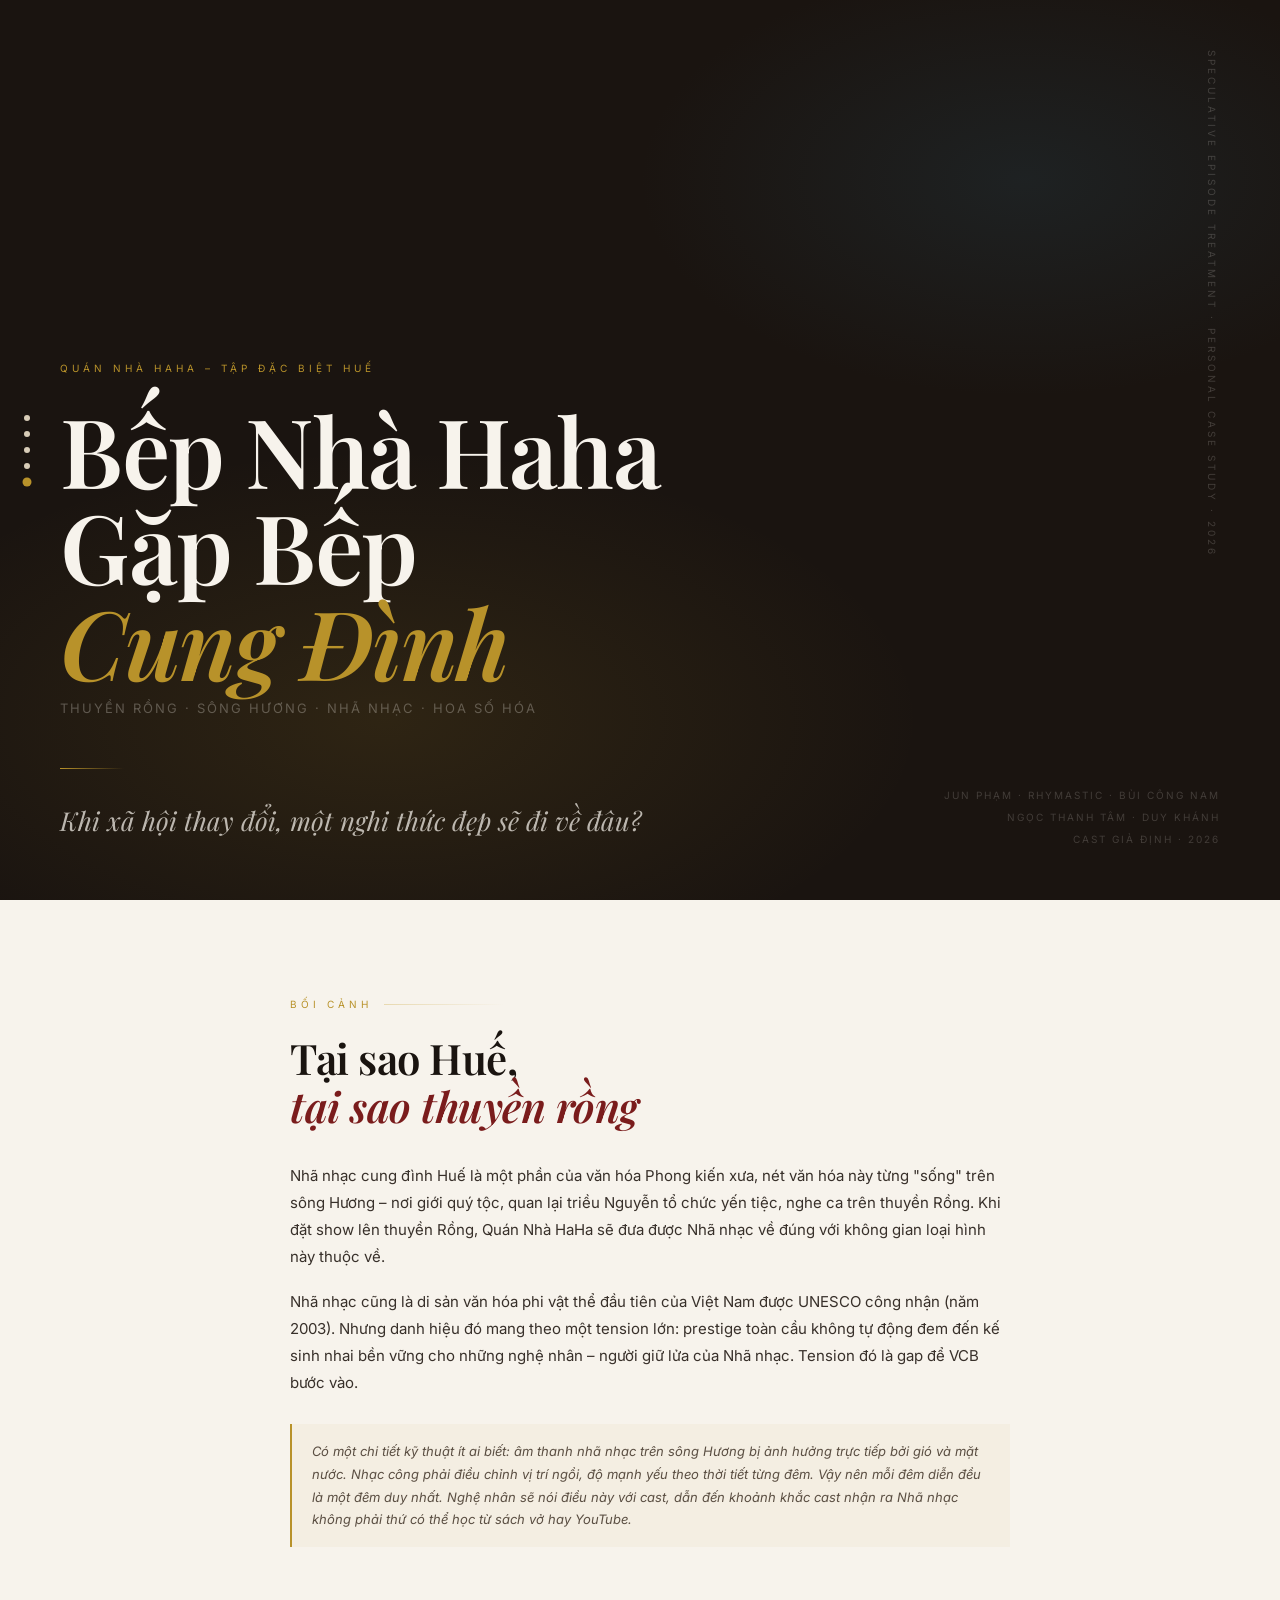
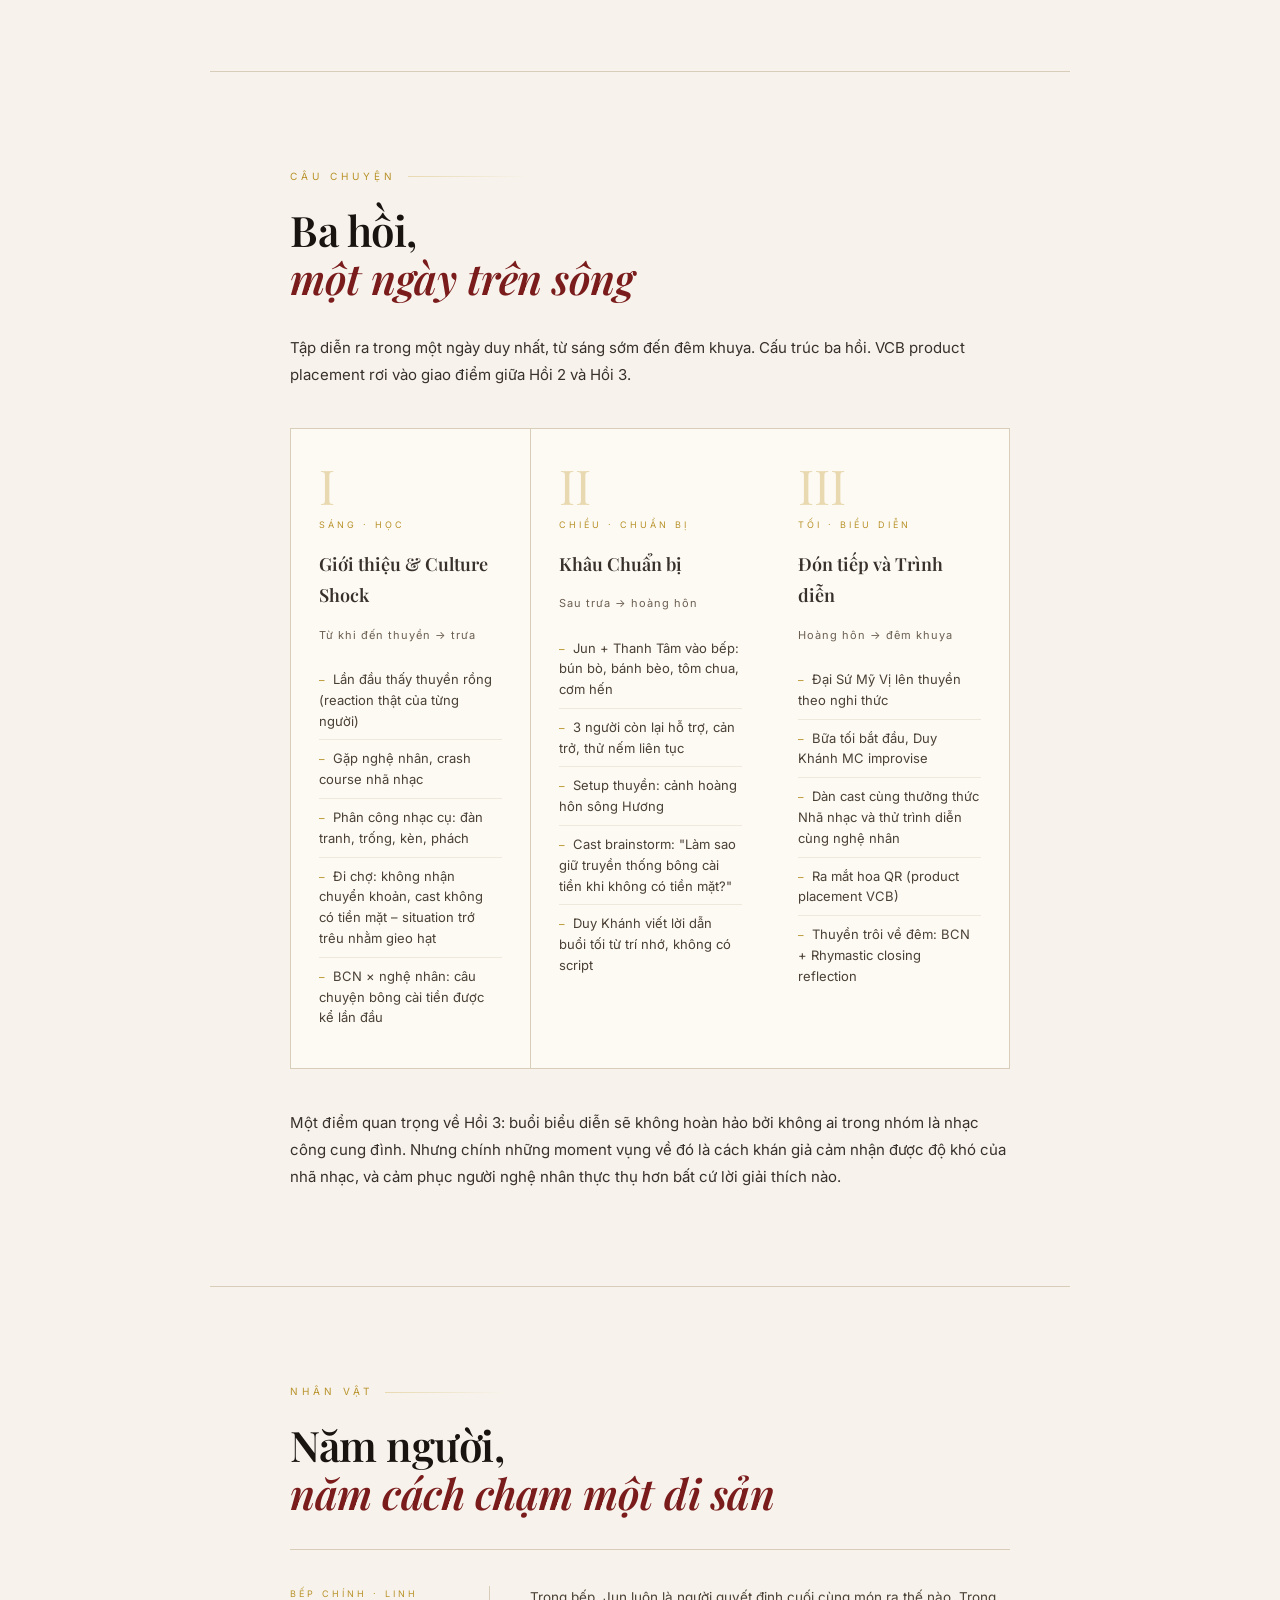
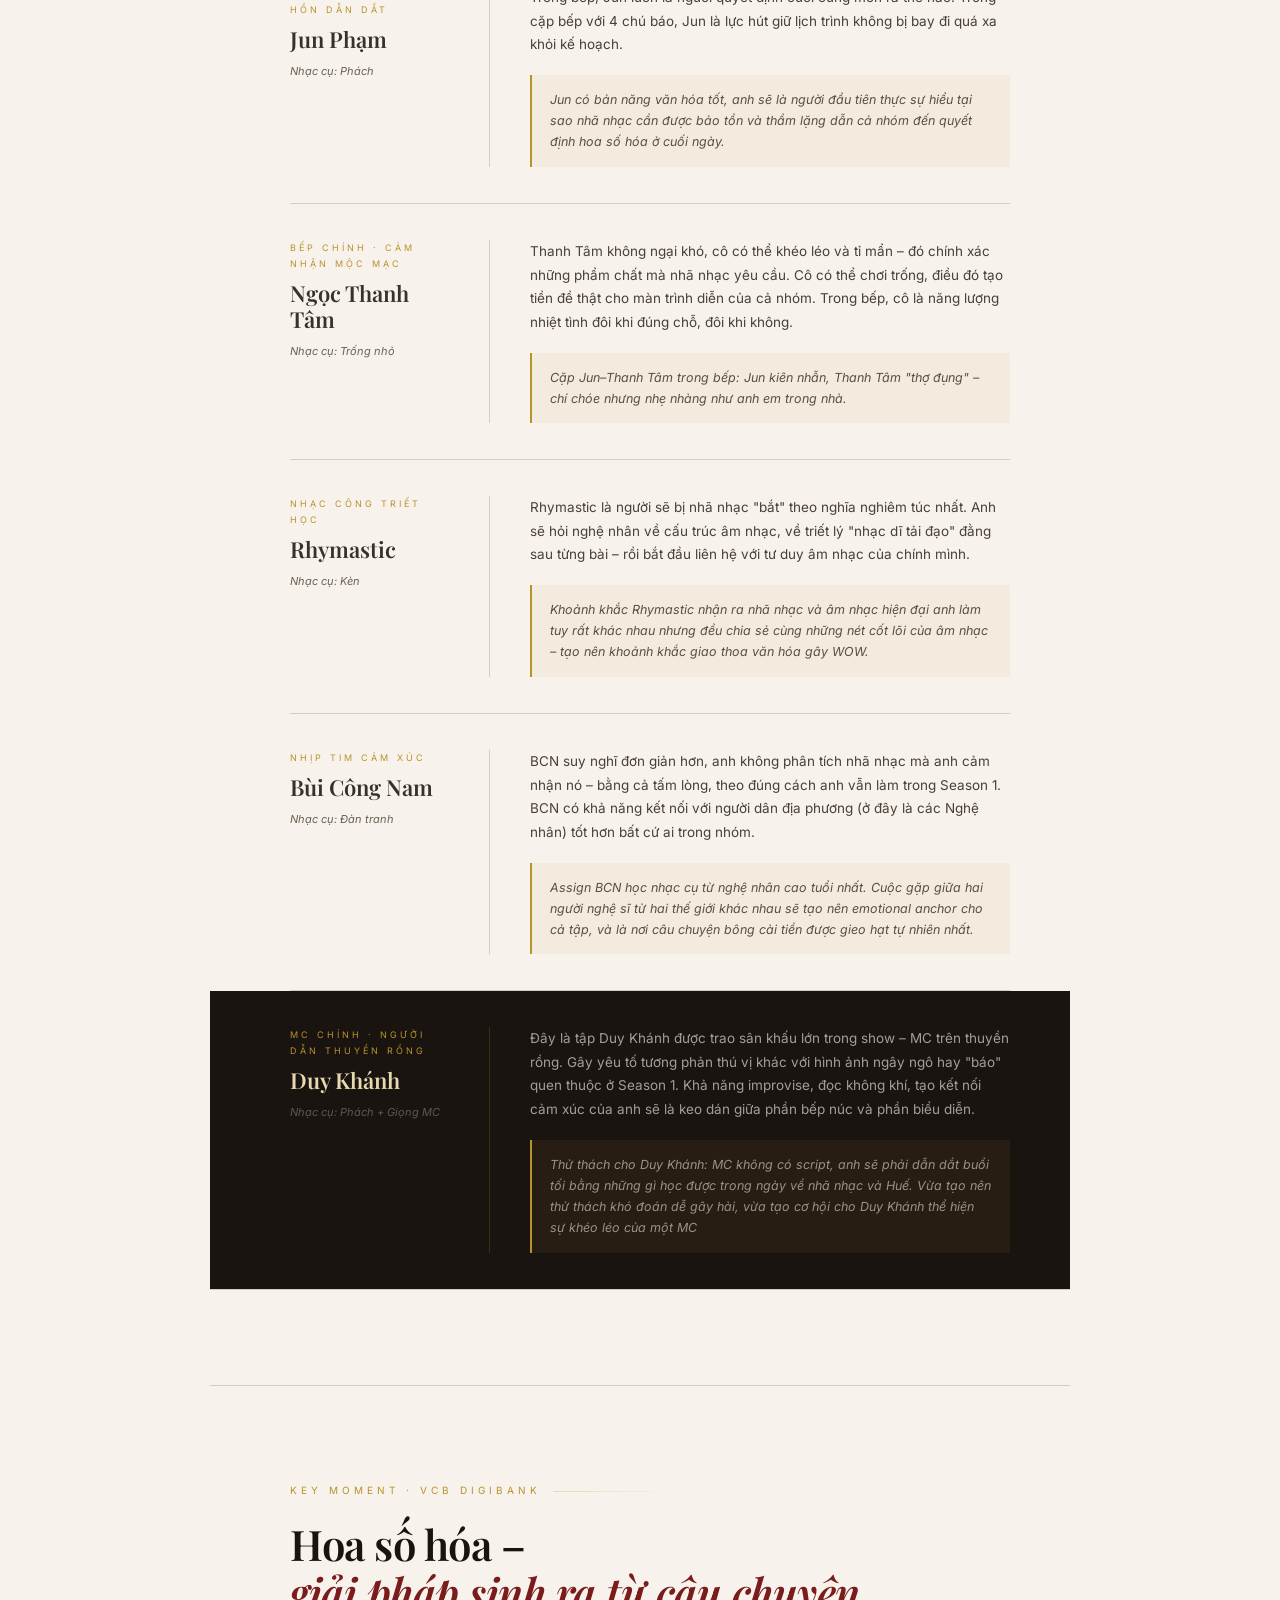
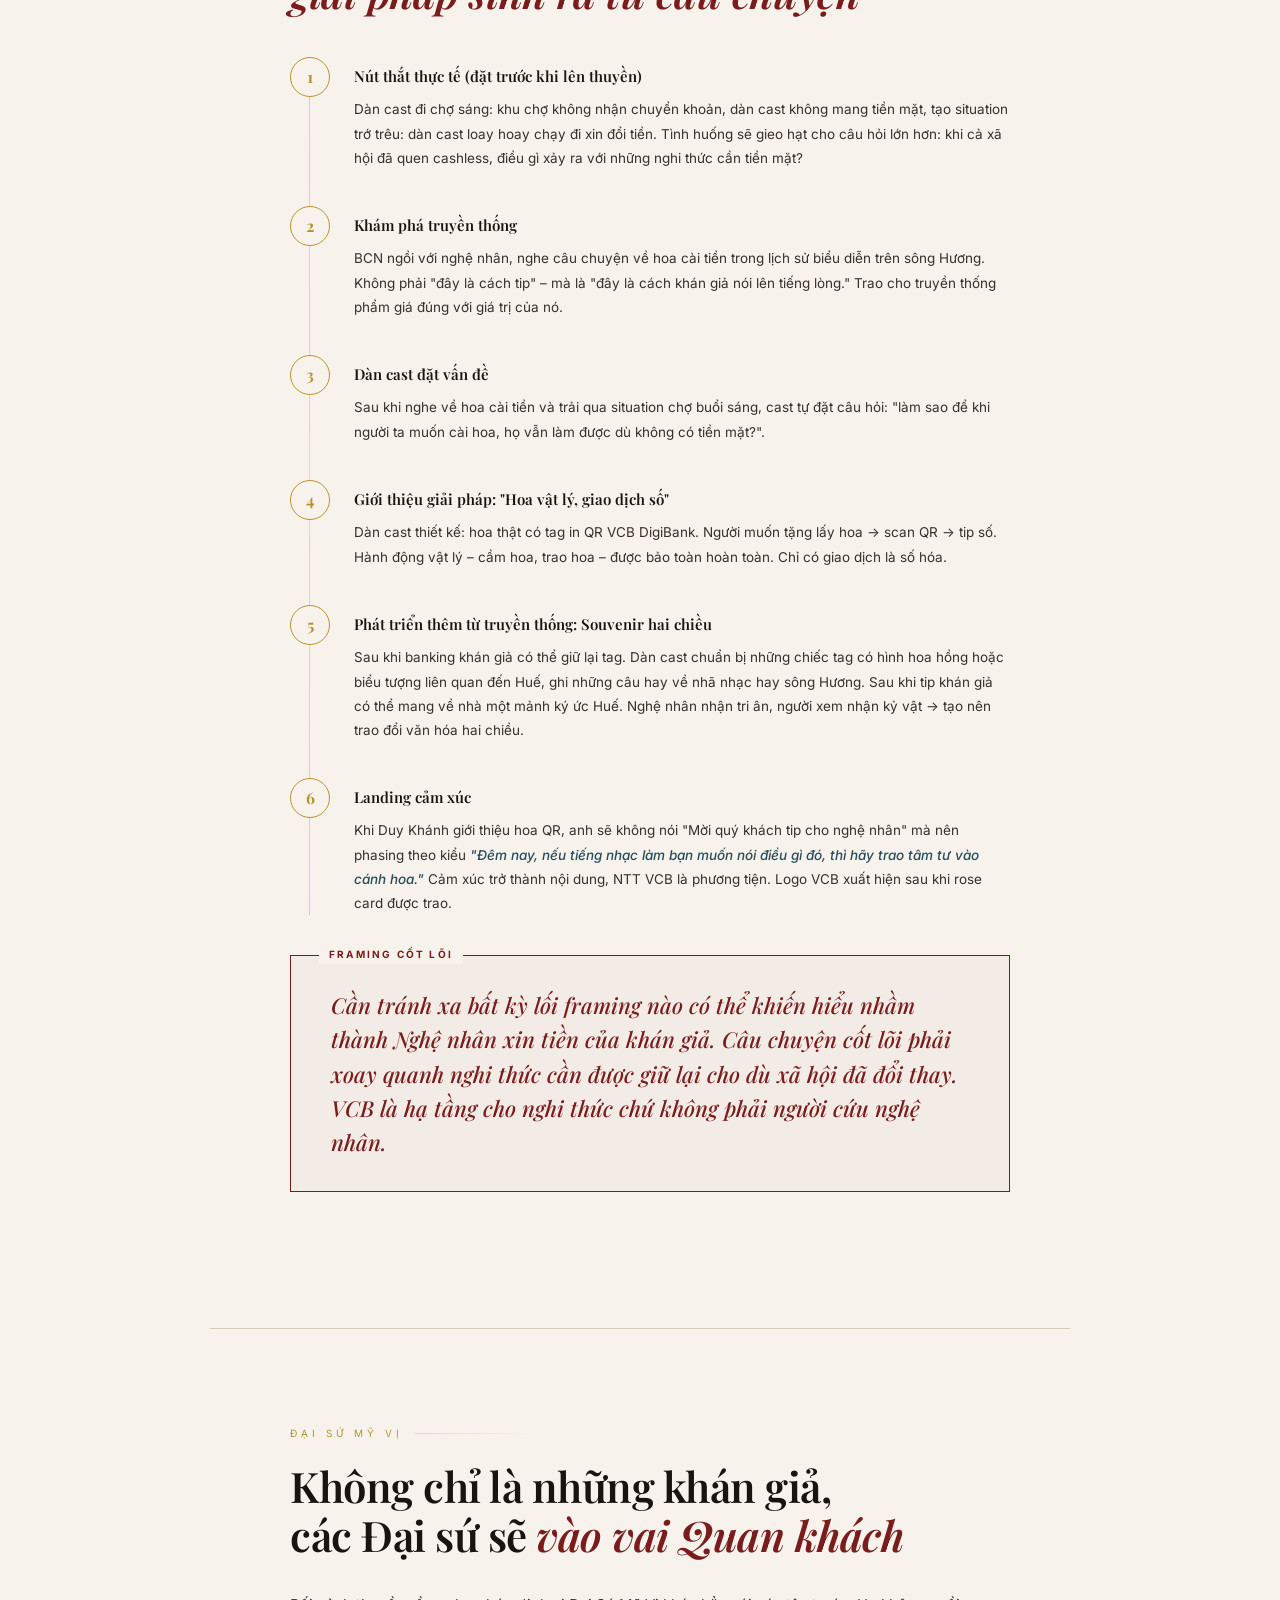
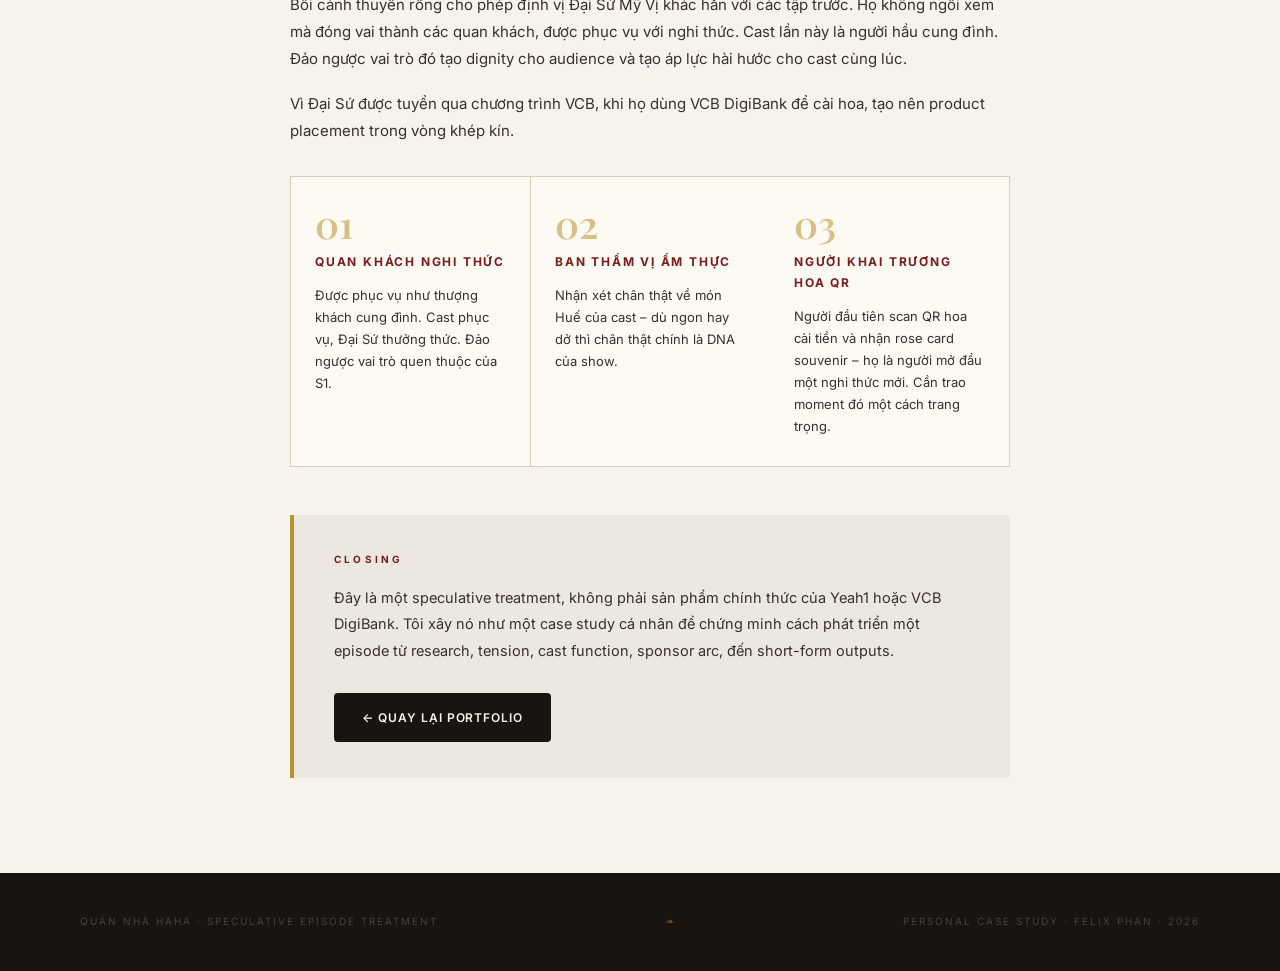
==== commit 09964dd7: "Unify design system across portfolio + case study; add interactive UX Design system - Single token s" ====
--- a/case-studies/quan-nha-haha.html
+++ b/case-studies/quan-nha-haha.html
@@ -7,23 +7,42 @@
 <meta name="description" content="Speculative episode treatment cho Quán Nhà Haha tại Huế. Case study cá nhân của Felix Phan: research, situation design, cast function map, sponsor arc.">
 <meta name="author" content="Felix Phan">
 <meta name="theme-color" content="#7a1c1c">
-<link href="https://fonts.googleapis.com/css2?family=Playfair+Display:ital,wght@0,400;0,600;0,700;1,400;1,600&family=Inter:ital,opsz,wght@0,14..32,300;0,14..32,400;0,14..32,500;1,14..32,300&display=swap" rel="stylesheet">
+<link href="https://fonts.googleapis.com/css2?family=Playfair+Display:ital,wght@0,400;0,500;0,600;0,700;1,400;1,500;1,600&family=Inter:wght@300;400;500;600;700&display=swap" rel="stylesheet">
 <style>
 *{margin:0;padding:0;box-sizing:border-box}
 :root{
-  --ink:#1a1410;--paper:#f7f3ec;--smoke:#ede8df;
-  --gold:#b8922a;--gold-pale:#e8d9b0;--red:#8b1f1f;
-  --muted:#7a6e60;--border:#d8cdb8;--river:#2a4a5a;
+  --ink:#1a1410;--ink-soft:#38302a;--paper:#f7f3ec;--paper-warm:#fdfaf4;--smoke:#ede8df;
+  --gold:#b8922a;--gold-pale:#e8d9b0;--gold-deep:#8a7a4a;
+  --red:#7a1c1c;--red-deep:#5e1414;
+  --muted:#6b5f51;--border:#d8cdb8;--border-soft:#e8e2d2;--river:#2a4a5a;
+  --ease-out:cubic-bezier(.22,.61,.36,1);
+  --transition:240ms var(--ease-out);
 }
-html{scroll-behavior:smooth}
-body{background:var(--paper);color:var(--ink);font-family:'Inter',sans-serif;font-weight:300;font-size:15px;line-height:1.75}
+html{scroll-behavior:smooth;scroll-padding-top:24px}
+@media (prefers-reduced-motion: reduce){
+  html{scroll-behavior:auto}
+  *,*::before,*::after{animation-duration:0ms!important;transition-duration:0ms!important}
+}
+body{background:var(--paper);color:var(--ink-soft);font-family:'Inter',sans-serif;font-weight:400;font-size:15px;line-height:1.75;-webkit-font-smoothing:antialiased}
+::selection{background:var(--red);color:var(--paper)}
+*:focus-visible{outline:2px solid var(--gold);outline-offset:3px}
+
+/* SCROLL PROGRESS + BACK TO TOP */
+.scroll-progress{position:fixed;top:0;left:0;height:2px;width:0%;background:linear-gradient(to right,var(--red),var(--gold));z-index:999;transition:width 80ms linear;pointer-events:none}
+.back-to-top{position:fixed;right:24px;bottom:24px;width:44px;height:44px;border-radius:50%;border:1px solid var(--gold);background:var(--ink);color:var(--gold);font-family:'Inter',sans-serif;font-size:18px;font-weight:700;cursor:pointer;z-index:800;opacity:0;transform:translateY(20px);pointer-events:none;transition:opacity var(--transition),transform var(--transition),background var(--transition),color var(--transition);box-shadow:0 8px 22px rgba(26,20,16,.25)}
+.back-to-top.is-visible{opacity:1;transform:translateY(0);pointer-events:auto}
+.back-to-top:hover{background:var(--gold);color:var(--ink)}
+
+/* REVEAL ON SCROLL */
+.reveal{opacity:0;transform:translateY(28px);transition:opacity 700ms var(--ease-out),transform 700ms var(--ease-out);will-change:opacity,transform}
+.reveal.is-visible{opacity:1;transform:translateY(0)}
 
 /* COVER */
 .cover{min-height:100vh;background:var(--ink);display:flex;flex-direction:column;justify-content:flex-end;padding:60px;position:relative;overflow:hidden}
 .cover-bg{position:absolute;inset:0;background:radial-gradient(ellipse 70% 50% at 30% 80%,rgba(184,146,42,.13) 0%,transparent 60%),radial-gradient(ellipse 50% 40% at 80% 20%,rgba(42,74,90,.25) 0%,transparent 60%)}
 .cover-stamp{position:absolute;top:50px;right:60px;font-size:10px;letter-spacing:3px;text-transform:uppercase;color:rgba(247,243,236,.18);writing-mode:vertical-rl}
 .cover-eyebrow{font-size:10px;letter-spacing:4px;text-transform:uppercase;color:var(--gold);margin-bottom:24px;position:relative}
-.cover-title{font-family:'Playfair Display',serif;font-size:clamp(52px,8vw,96px);font-weight:400;color:#f7f3ec;line-height:1.0;letter-spacing:-1px;position:relative;margin-bottom:8px}
+.cover-title{font-family:'Playfair Display',serif;font-size:clamp(52px,8vw,96px);font-weight:600;color:var(--paper);line-height:1.0;letter-spacing:-1.5px;position:relative;margin-bottom:8px}
 .cover-title em{color:var(--gold);font-style:italic}
 .cover-sub{font-size:13px;letter-spacing:2px;text-transform:uppercase;color:rgba(247,243,236,.28);margin-bottom:48px;position:relative}
 .cover-rule{width:64px;height:1px;background:linear-gradient(to right,var(--gold),transparent);margin-bottom:32px;position:relative}
@@ -42,11 +61,11 @@
 .section+.section{border-top:1px solid var(--border)}
 .s-marker{font-size:10px;letter-spacing:4px;text-transform:uppercase;color:var(--gold);margin-bottom:20px;display:flex;align-items:center;gap:12px}
 .s-marker::after{content:'';flex:1;height:1px;background:linear-gradient(to right,var(--gold-pale),transparent);max-width:120px}
-h2{font-family:'Playfair Display',serif;font-size:clamp(28px,4vw,42px);font-weight:400;line-height:1.15;margin-bottom:32px;letter-spacing:-.3px}
-h2 em{color:var(--red);font-style:italic}
-h3{font-family:'Playfair Display',serif;font-size:20px;font-weight:600;margin-bottom:12px;letter-spacing:-.2px}
-p{margin-bottom:18px;color:#38302a}p:last-child{margin-bottom:0}
-strong{font-weight:500;color:var(--ink)}
+h2{font-family:'Playfair Display',serif;font-size:clamp(28px,4vw,42px);font-weight:600;line-height:1.15;margin-bottom:32px;letter-spacing:-.5px;color:var(--ink)}
+h2 em{color:var(--red);font-style:italic;font-weight:600}
+h3{font-family:'Playfair Display',serif;font-size:20px;font-weight:600;margin-bottom:12px;letter-spacing:-.2px;color:var(--ink)}
+p{margin-bottom:18px;color:var(--ink-soft);line-height:1.8}p:last-child{margin-bottom:0}
+strong{font-weight:600;color:var(--ink)}
 
 /* CONCEPT */
 .concept-box{background:var(--ink);padding:48px 52px;margin:40px 0;position:relative;overflow:hidden}
@@ -55,8 +74,9 @@
 .concept-note{font-size:13px;color:rgba(247,243,236,.42);line-height:1.8;position:relative}
 
 /* ACTS */
-.acts-row{display:grid;grid-template-columns:repeat(3,1fr);gap:1px;background:var(--border);margin:40px 0}
-.act-col{background:var(--paper);padding:32px 28px}
+.acts-row{display:grid;grid-template-columns:repeat(3,1fr);gap:1px;background:var(--border);margin:40px 0;border:1px solid var(--border)}
+.act-col{background:var(--paper-warm);padding:32px 28px;transition:background var(--transition),transform var(--transition);position:relative}
+.act-col:hover{background:var(--paper);transform:translateY(-2px);z-index:1;box-shadow:0 12px 28px rgba(26,20,16,.08)}
 .act-num{font-family:'Playfair Display',serif;font-size:48px;font-weight:400;color:var(--gold-pale);line-height:1;margin-bottom:8px}
 .act-label{font-size:9px;letter-spacing:3px;text-transform:uppercase;color:var(--gold);margin-bottom:16px}
 .act-title{font-family:'Playfair Display',serif;font-size:18px;font-weight:600;margin-bottom:14px}
@@ -89,26 +109,29 @@
 
 /* VCB */
 .vcb-steps{position:relative;margin:40px 0}
-.vcb-line{position:absolute;left:19px;top:0;bottom:0;width:1px;background:var(--border)}
-.vcb-step{position:relative;display:grid;grid-template-columns:40px 1fr;gap:24px;margin-bottom:40px;align-items:start}
+.vcb-line{position:absolute;left:19px;top:0;bottom:0;width:1px;background:linear-gradient(to bottom,var(--border),var(--gold-pale),var(--border))}
+.vcb-step{position:relative;display:grid;grid-template-columns:40px 1fr;gap:24px;margin-bottom:36px;align-items:start;transition:transform var(--transition)}
 .vcb-step:last-child{margin-bottom:0}
-.vcb-dot{width:40px;height:40px;border-radius:50%;border:1.5px solid var(--gold);background:var(--paper);display:flex;align-items:center;justify-content:center;font-family:'Playfair Display',serif;font-size:16px;font-weight:600;color:var(--gold);position:relative;z-index:1;flex-shrink:0}
+.vcb-step:hover{transform:translateX(4px)}
+.vcb-step:hover .vcb-dot{background:var(--gold);color:var(--paper);border-color:var(--gold)}
+.vcb-dot{width:40px;height:40px;border-radius:50%;border:1.5px solid var(--gold);background:var(--paper);display:flex;align-items:center;justify-content:center;font-family:'Playfair Display',serif;font-size:16px;font-weight:700;color:var(--gold);position:relative;z-index:1;flex-shrink:0;transition:background var(--transition),color var(--transition)}
 .vcb-content{padding-top:6px}
-.vcb-title{font-weight:500;font-size:15px;color:var(--ink);margin-bottom:8px}
-.vcb-desc{font-size:13.5px;color:#4a4035;line-height:1.75}
-.vcb-desc em{font-style:italic;color:var(--river)}
+.vcb-title{font-weight:600;font-size:15px;color:var(--ink);margin-bottom:8px;font-family:'Playfair Display',serif}
+.vcb-desc{font-size:13.5px;color:var(--ink-soft);line-height:1.8}
+.vcb-desc em{font-style:italic;color:var(--river);font-weight:500}
 
 /* CALLOUT */
-.callout{border:1px solid var(--red);padding:32px 40px;margin:40px 0;position:relative}
-.callout-label{position:absolute;top:-10px;left:28px;background:var(--paper);padding:0 10px;font-size:9px;letter-spacing:3px;text-transform:uppercase;color:var(--red);font-weight:500}
-.callout-text{font-family:'Playfair Display',serif;font-size:clamp(16px,2vw,22px);font-style:italic;color:var(--red);line-height:1.6}
+.callout{border:1px solid var(--red);padding:32px 40px;margin:40px 0;position:relative;background:rgba(122,28,28,.03)}
+.callout-label{position:absolute;top:-10px;left:28px;background:var(--paper);padding:0 10px;font-size:10px;letter-spacing:.22em;text-transform:uppercase;color:var(--red);font-weight:700}
+.callout-text{font-family:'Playfair Display',serif;font-size:clamp(16px,2vw,22px);font-style:italic;color:var(--red);line-height:1.55;font-weight:500}
 
 /* AMBASSADOR */
-.amb-grid{display:grid;grid-template-columns:repeat(3,1fr);gap:1px;background:var(--border);margin:32px 0}
-.amb-card{background:var(--paper);padding:28px 24px}
-.amb-num{font-family:'Playfair Display',serif;font-size:36px;font-weight:400;color:var(--gold-pale);line-height:1;margin-bottom:8px}
-.amb-title{font-size:12px;font-weight:500;text-transform:uppercase;letter-spacing:1.5px;margin-bottom:12px;color:var(--ink)}
-.amb-desc{font-size:13px;color:#5a4e42;line-height:1.7}
+.amb-grid{display:grid;grid-template-columns:repeat(3,1fr);gap:1px;background:var(--border);margin:32px 0;border:1px solid var(--border)}
+.amb-card{background:var(--paper-warm);padding:28px 24px;transition:background var(--transition),transform var(--transition);position:relative}
+.amb-card:hover{background:var(--paper);transform:translateY(-2px);z-index:1;box-shadow:0 12px 28px rgba(26,20,16,.08)}
+.amb-num{font-family:'Playfair Display',serif;font-size:38px;font-weight:600;color:var(--gold);opacity:.55;line-height:1;margin-bottom:8px}
+.amb-title{font-size:12px;font-weight:700;text-transform:uppercase;letter-spacing:.15em;margin-bottom:12px;color:var(--red)}
+.amb-desc{font-size:13px;color:var(--ink-soft);line-height:1.7}
 @media(max-width:700px){.amb-grid{grid-template-columns:1fr 1fr}}
 @media(max-width:480px){.amb-grid{grid-template-columns:1fr}}
 
@@ -116,11 +139,11 @@
 .note{border-left:2px solid var(--gold);padding:16px 20px;background:rgba(184,146,42,.05);font-size:13px;color:#5a4e42;line-height:1.75;margin:28px 0;font-style:italic}
 
 /* CLOSING */
-.closing{margin-top:40px;padding:32px 36px;background:var(--smoke);border-left:3px solid var(--gold)}
-.closing-label{font-size:10px;letter-spacing:4px;text-transform:uppercase;color:var(--red);font-weight:600;margin-bottom:14px}
-.closing-text{font-size:14px;color:#38302a;line-height:1.8;margin-bottom:24px}
-.closing-back{display:inline-flex;align-items:center;gap:8px;padding:10px 22px;border:1px solid var(--ink);background:var(--ink);color:var(--paper);font-size:12px;font-weight:500;letter-spacing:.5px;text-transform:uppercase;text-decoration:none;transition:all .25s}
-.closing-back:hover{background:var(--paper);color:var(--ink)}
+.closing{margin-top:48px;padding:36px 40px;background:var(--smoke);border-left:4px solid var(--gold);border-radius:0 4px 4px 0}
+.closing-label{font-size:10px;letter-spacing:.32em;text-transform:uppercase;color:var(--red);font-weight:700;margin-bottom:16px}
+.closing-text{font-size:14.5px;color:var(--ink-soft);line-height:1.85;margin-bottom:28px;font-family:'Inter',sans-serif}
+.closing-back{display:inline-flex;align-items:center;gap:8px;padding:12px 26px;border:2px solid var(--ink);background:var(--ink);color:var(--paper);font-family:'Inter',sans-serif;font-size:12px;font-weight:600;letter-spacing:.08em;text-transform:uppercase;text-decoration:none;border-radius:4px;transition:background var(--transition),color var(--transition),transform var(--transition),box-shadow var(--transition)}
+.closing-back:hover{background:var(--paper);color:var(--ink);transform:translateY(-2px);box-shadow:0 8px 22px rgba(26,20,16,.15)}
 
 /* FOOTER */
 .doc-footer{background:var(--ink);padding:40px 80px;display:flex;justify-content:space-between;align-items:center;font-size:10px;letter-spacing:2px;text-transform:uppercase;color:rgba(247,243,236,.2)}
@@ -174,7 +197,7 @@
   <p>Tập diễn ra trong một ngày duy nhất, từ sáng sớm đến đêm khuya. Cấu trúc ba hồi. VCB product placement rơi vào giao điểm giữa Hồi 2 và Hồi 3.</p>
 
   <div class="acts-row">
-    <div class="act-col">
+    <div class="act-col reveal">
       <div class="act-num">I</div>
       <div class="act-label">Sáng · Học</div>
       <div class="act-title">Giới thiệu &amp; Culture Shock</div>
@@ -187,7 +210,7 @@
         <li>BCN × nghệ nhân: câu chuyện bông cài tiền được kể lần đầu</li>
       </ul>
     </div>
-    <div class="act-col">
+    <div class="act-col reveal">
       <div class="act-num">II</div>
       <div class="act-label">Chiều · Chuẩn Bị</div>
       <div class="act-title">Khâu Chuẩn bị</div>
@@ -200,7 +223,7 @@
         <li>Duy Khánh viết lời dẫn buổi tối từ trí nhớ, không có script</li>
       </ul>
     </div>
-    <div class="act-col">
+    <div class="act-col reveal">
       <div class="act-num">III</div>
       <div class="act-label">Tối · Biểu Diễn</div>
       <div class="act-title">Đón tiếp và Trình diễn</div>
@@ -224,7 +247,7 @@
   <h2>Năm người,<br><em>năm cách chạm một di sản</em></h2>
 
   <div class="cast-list">
-    <div class="cast-item">
+    <div class="cast-item reveal">
       <div class="cast-left">
         <div class="cast-role">Bếp Chính · Linh Hồn Dẫn Dắt</div>
         <div class="cast-name">Jun Phạm</div>
@@ -236,7 +259,7 @@
       </div>
     </div>
 
-    <div class="cast-item">
+    <div class="cast-item reveal">
       <div class="cast-left">
         <div class="cast-role">Bếp Chính · Cảm Nhận Mộc Mạc</div>
         <div class="cast-name">Ngọc Thanh Tâm</div>
@@ -248,7 +271,7 @@
       </div>
     </div>
 
-    <div class="cast-item">
+    <div class="cast-item reveal">
       <div class="cast-left">
         <div class="cast-role">Nhạc Công Triết Học</div>
         <div class="cast-name">Rhymastic</div>
@@ -260,7 +283,7 @@
       </div>
     </div>
 
-    <div class="cast-item">
+    <div class="cast-item reveal">
       <div class="cast-left">
         <div class="cast-role">Nhịp Tim Cảm Xúc</div>
         <div class="cast-name">Bùi Công Nam</div>
@@ -272,7 +295,7 @@
       </div>
     </div>
 
-    <div class="cast-item cast-dark">
+    <div class="cast-item cast-dark reveal">
       <div class="cast-left">
         <div class="cast-role">MC Chính · Người Dẫn Thuyền Rồng</div>
         <div class="cast-name">Duy Khánh</div>
@@ -293,42 +316,42 @@
 
   <div class="vcb-steps">
     <div class="vcb-line"></div>
-    <div class="vcb-step">
+    <div class="vcb-step reveal">
       <div class="vcb-dot">1</div>
       <div class="vcb-content">
         <div class="vcb-title">Nút thắt thực tế (đặt trước khi lên thuyền)</div>
         <div class="vcb-desc">Dàn cast đi chợ sáng: khu chợ không nhận chuyển khoản, dàn cast không mang tiền mặt, tạo situation trớ trêu: dàn cast loay hoay chạy đi xin đổi tiền. Tình huống sẽ gieo hạt cho câu hỏi lớn hơn: khi cả xã hội đã quen cashless, điều gì xảy ra với những nghi thức cần tiền mặt?</div>
       </div>
     </div>
-    <div class="vcb-step">
+    <div class="vcb-step reveal">
       <div class="vcb-dot">2</div>
       <div class="vcb-content">
         <div class="vcb-title">Khám phá truyền thống</div>
         <div class="vcb-desc">BCN ngồi với nghệ nhân, nghe câu chuyện về hoa cài tiền trong lịch sử biểu diễn trên sông Hương. Không phải "đây là cách tip" – mà là "đây là cách khán giả nói lên tiếng lòng." Trao cho truyền thống phẩm giá đúng với giá trị của nó.</div>
       </div>
     </div>
-    <div class="vcb-step">
+    <div class="vcb-step reveal">
       <div class="vcb-dot">3</div>
       <div class="vcb-content">
         <div class="vcb-title">Dàn cast đặt vấn đề</div>
         <div class="vcb-desc">Sau khi nghe về hoa cài tiền và trải qua situation chợ buổi sáng, cast tự đặt câu hỏi: "làm sao để khi người ta muốn cài hoa, họ vẫn làm được dù không có tiền mặt?".</div>
       </div>
     </div>
-    <div class="vcb-step">
+    <div class="vcb-step reveal">
       <div class="vcb-dot">4</div>
       <div class="vcb-content">
         <div class="vcb-title">Giới thiệu giải pháp: "Hoa vật lý, giao dịch số"</div>
         <div class="vcb-desc">Dàn cast thiết kế: hoa thật có tag in QR VCB DigiBank. Người muốn tặng lấy hoa → scan QR → tip số. Hành động vật lý – cầm hoa, trao hoa – được bảo toàn hoàn toàn. Chỉ có giao dịch là số hóa.</div>
       </div>
     </div>
-    <div class="vcb-step">
+    <div class="vcb-step reveal">
       <div class="vcb-dot">5</div>
       <div class="vcb-content">
         <div class="vcb-title">Phát triển thêm từ truyền thống: Souvenir hai chiều</div>
         <div class="vcb-desc">Sau khi banking khán giả có thể giữ lại tag. Dàn cast chuẩn bị những chiếc tag có hình hoa hồng hoặc biểu tượng liên quan đến Huế, ghi những câu hay về nhã nhạc hay sông Hương. Sau khi tip khán giả có thể mang về nhà một mảnh ký ức Huế. Nghệ nhân nhận tri ân, người xem nhận kỷ vật → tạo nên trao đổi văn hóa hai chiều.</div>
       </div>
     </div>
-    <div class="vcb-step">
+    <div class="vcb-step reveal">
       <div class="vcb-dot">6</div>
       <div class="vcb-content">
         <div class="vcb-title">Landing cảm xúc</div>
@@ -352,24 +375,24 @@
   <p>Vì Đại Sứ được tuyển qua chương trình VCB, khi họ dùng VCB DigiBank để cài hoa, tạo nên product placement trong vòng khép kín.</p>
 
   <div class="amb-grid">
-    <div class="amb-card">
+    <div class="amb-card reveal">
       <div class="amb-num">01</div>
       <div class="amb-title">Quan Khách Nghi Thức</div>
       <div class="amb-desc">Được phục vụ như thượng khách cung đình. Cast phục vụ, Đại Sứ thưởng thức. Đảo ngược vai trò quen thuộc của S1.</div>
     </div>
-    <div class="amb-card">
+    <div class="amb-card reveal">
       <div class="amb-num">02</div>
       <div class="amb-title">Ban Thẩm Vị Ẩm Thực</div>
       <div class="amb-desc">Nhận xét chân thật về món Huế của cast – dù ngon hay dở thì chân thật chính là DNA của show.</div>
     </div>
-    <div class="amb-card">
+    <div class="amb-card reveal">
       <div class="amb-num">03</div>
       <div class="amb-title">Người Khai Trương Hoa QR</div>
       <div class="amb-desc">Người đầu tiên scan QR hoa cài tiền và nhận rose card souvenir – họ là người mở đầu một nghi thức mới. Cần trao moment đó một cách trang trọng.</div>
     </div>
   </div>
 
-  <div class="closing">
+  <div class="closing reveal">
     <div class="closing-label">Closing</div>
     <p class="closing-text">Đây là một speculative treatment, không phải sản phẩm chính thức của Yeah1 hoặc VCB DigiBank. Tôi xây nó như một case study cá nhân để chứng minh cách phát triển một episode từ research, tension, cast function, sponsor arc, đến short-form outputs.</p>
     <a href="../index.html" class="closing-back">← Quay lại Portfolio</a>
@@ -383,18 +406,71 @@
 </footer>
 
 <script>
-const sections=document.querySelectorAll('section[id]');
-const dots=document.querySelectorAll('.sidenav a');
-const obs=new IntersectionObserver(entries=>{
-  entries.forEach(e=>{
-    if(e.isIntersecting){
-      dots.forEach(d=>d.classList.remove('active'));
-      const a=document.querySelector(`.sidenav a[href="#${e.target.id}"]`);
-      if(a)a.classList.add('active');
-    }
+(function(){
+  'use strict';
+  const reduceMotion = window.matchMedia('(prefers-reduced-motion: reduce)').matches;
+
+  // Sidenav scroll-spy
+  const sections = document.querySelectorAll('section[id]');
+  const dots = document.querySelectorAll('.sidenav a');
+  if (sections.length && dots.length && 'IntersectionObserver' in window) {
+    const spy = new IntersectionObserver(entries => {
+      entries.forEach(e => {
+        if (e.isIntersecting) {
+          dots.forEach(d => d.classList.remove('active'));
+          const a = document.querySelector(`.sidenav a[href="#${e.target.id}"]`);
+          if (a) a.classList.add('active');
+        }
+      });
+    }, { threshold: .4 });
+    sections.forEach(s => spy.observe(s));
+  }
+
+  // Scroll progress + back-to-top
+  const progress = document.createElement('div');
+  progress.className = 'scroll-progress';
+  progress.setAttribute('aria-hidden', 'true');
+  document.body.prepend(progress);
+
+  const backTop = document.createElement('button');
+  backTop.type = 'button';
+  backTop.className = 'back-to-top';
+  backTop.setAttribute('aria-label', 'Lên đầu trang');
+  backTop.innerHTML = '↑';
+  document.body.appendChild(backTop);
+  backTop.addEventListener('click', () => {
+    window.scrollTo({ top: 0, behavior: reduceMotion ? 'auto' : 'smooth' });
   });
-},{threshold:.4});
-sections.forEach(s=>obs.observe(s));
+
+  let ticking = false;
+  function updateScroll() {
+    const max = document.documentElement.scrollHeight - window.innerHeight;
+    const pct = max > 0 ? Math.min(100, (window.scrollY / max) * 100) : 0;
+    progress.style.width = pct + '%';
+    backTop.classList.toggle('is-visible', window.scrollY > 600);
+    ticking = false;
+  }
+  window.addEventListener('scroll', () => {
+    if (!ticking) { requestAnimationFrame(updateScroll); ticking = true; }
+  }, { passive: true });
+  updateScroll();
+
+  // Reveal-on-scroll
+  const revealables = document.querySelectorAll('.reveal');
+  if (revealables.length && 'IntersectionObserver' in window && !reduceMotion) {
+    const revealObs = new IntersectionObserver(entries => {
+      entries.forEach(e => {
+        if (e.isIntersecting) {
+          e.target.classList.add('is-visible');
+          revealObs.unobserve(e.target);
+        }
+      });
+    }, { threshold: .12, rootMargin: '0px 0px -40px 0px' });
+    revealables.forEach(el => revealObs.observe(el));
+  } else {
+    revealables.forEach(el => el.classList.add('is-visible'));
+  }
+})();
 </script>
 </body>
 </html>
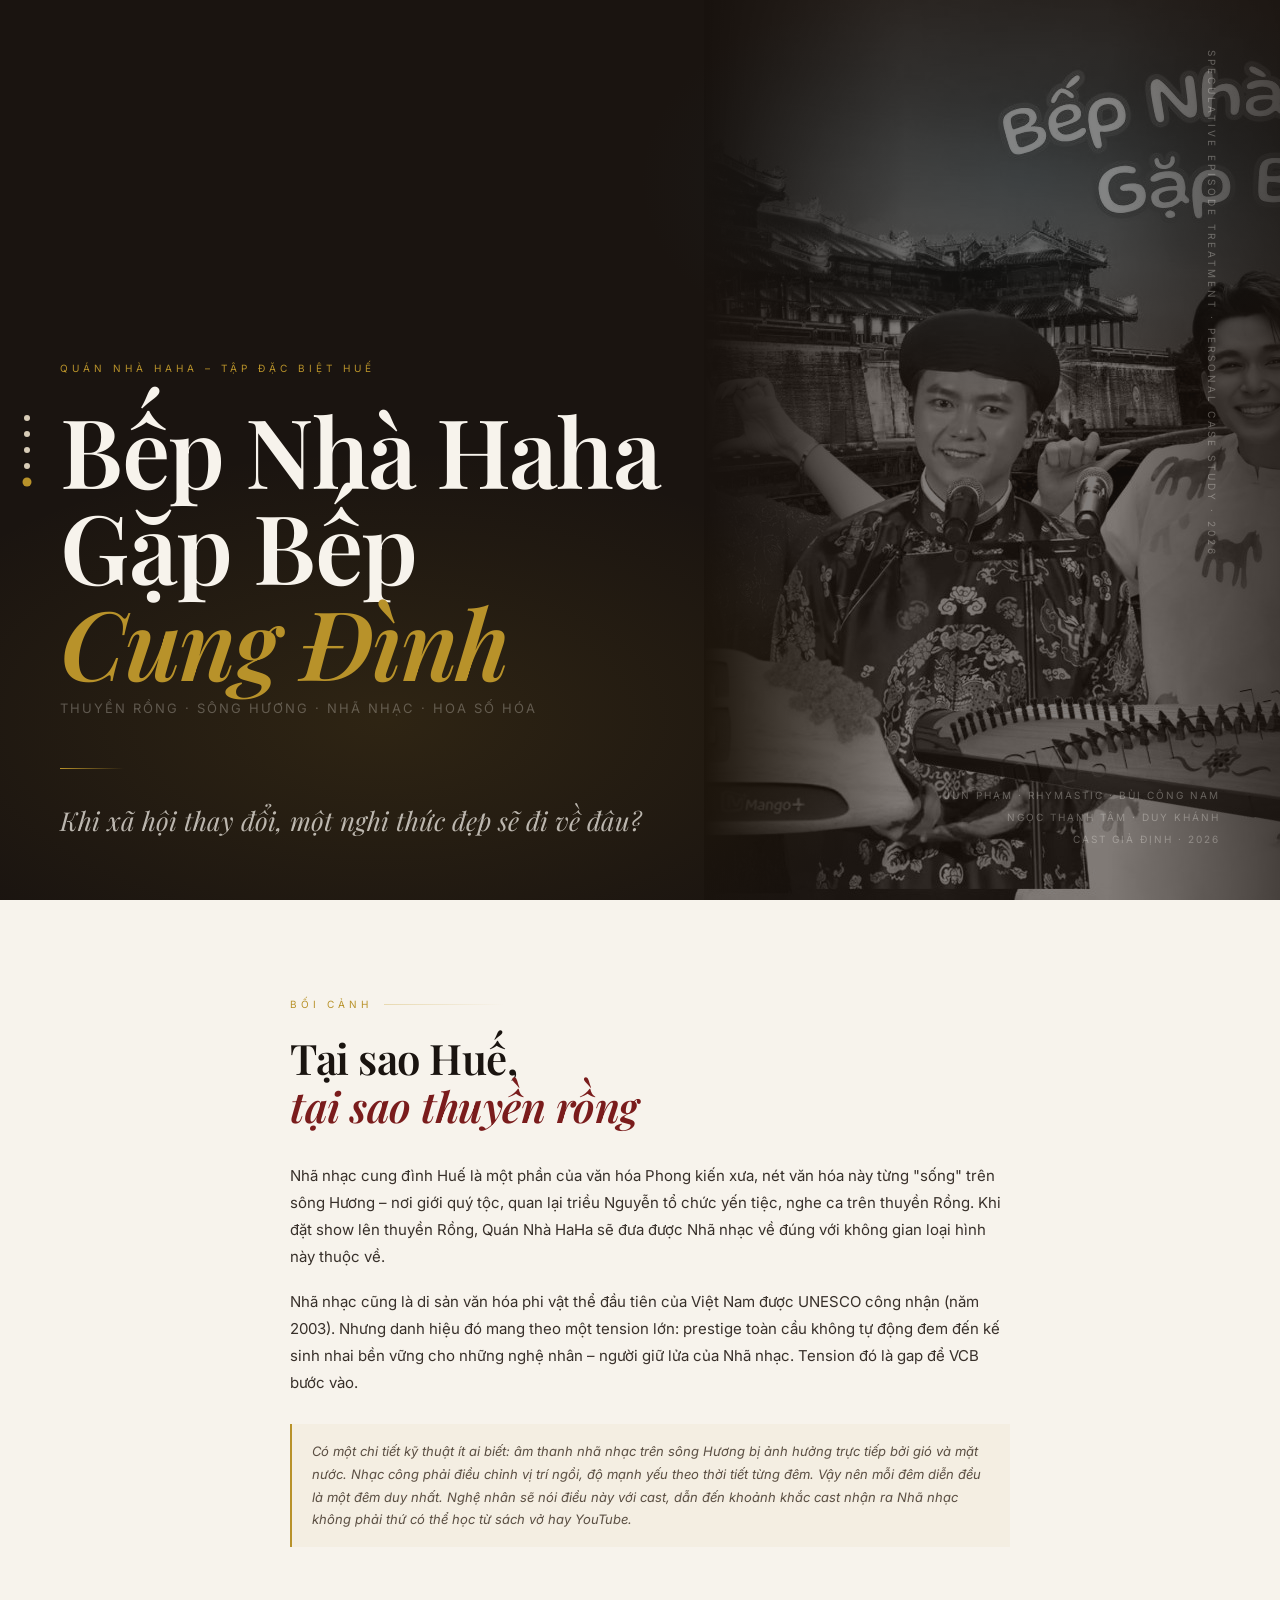
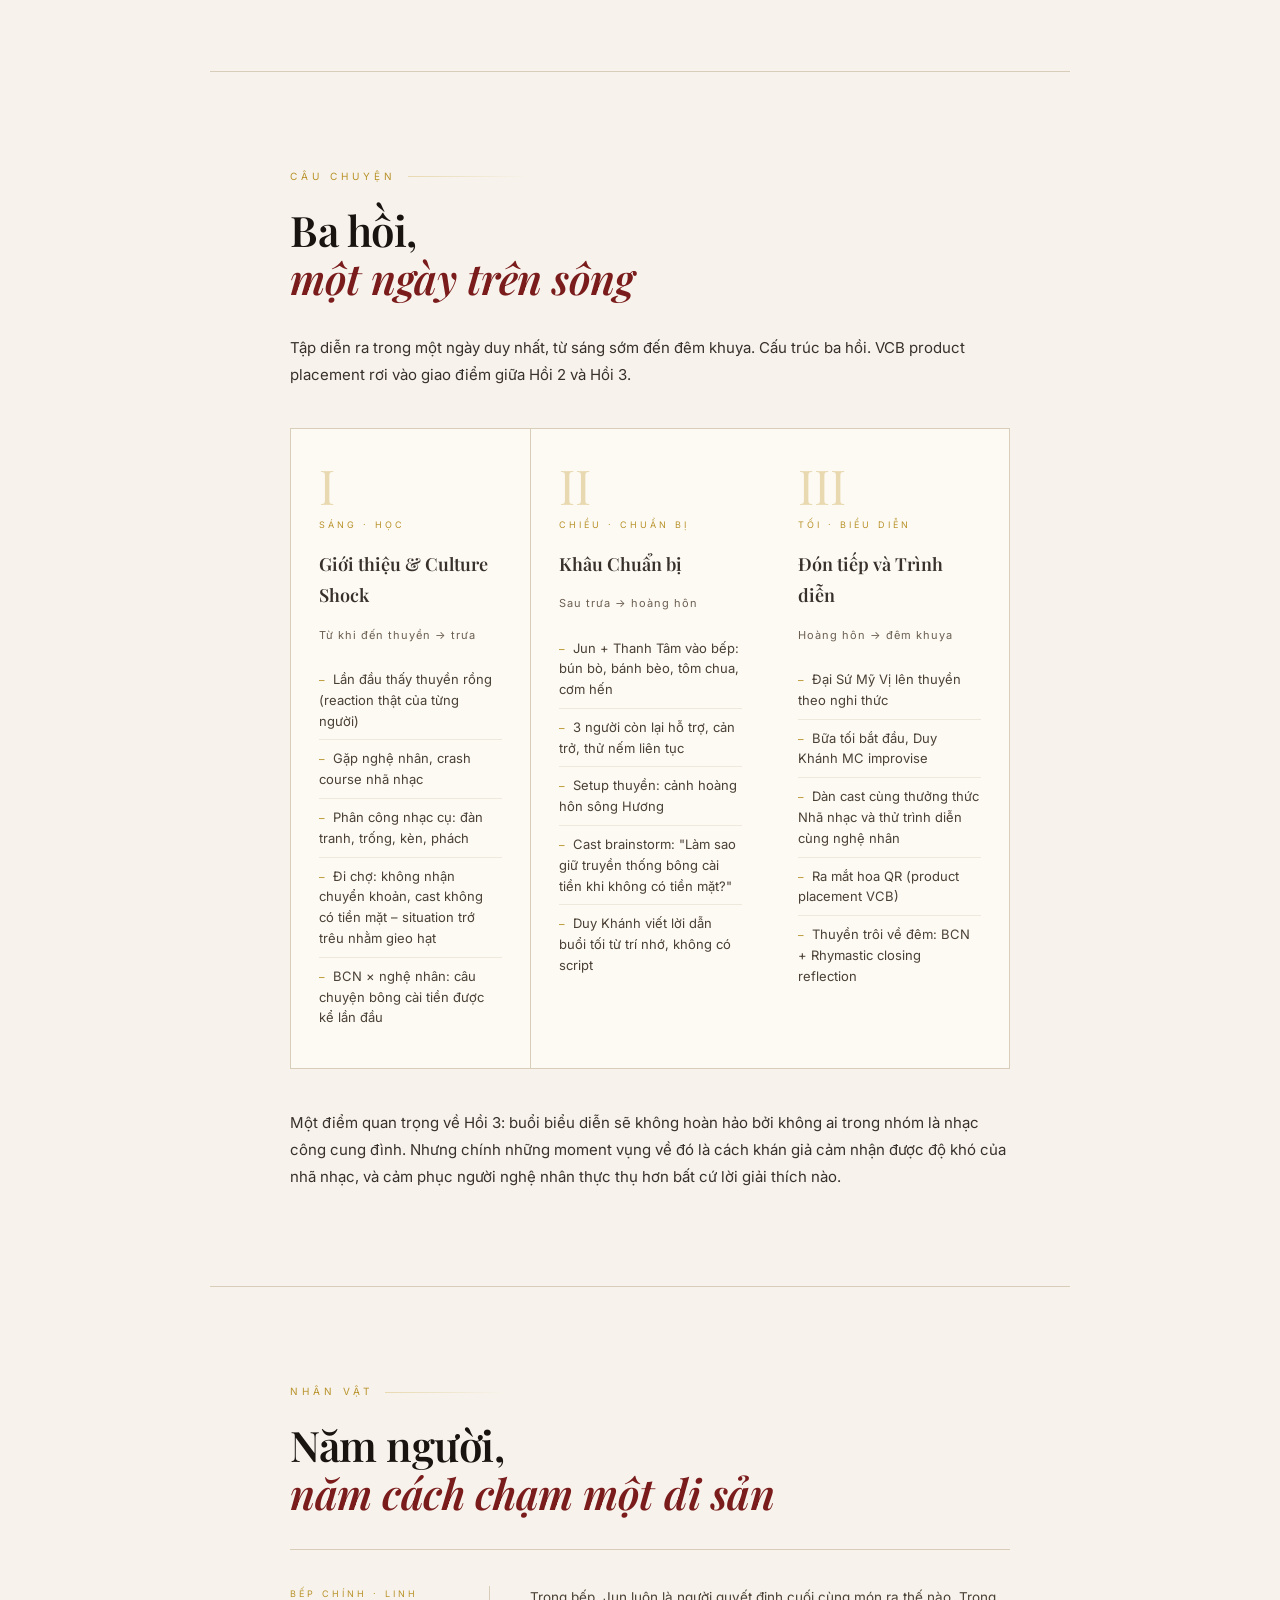
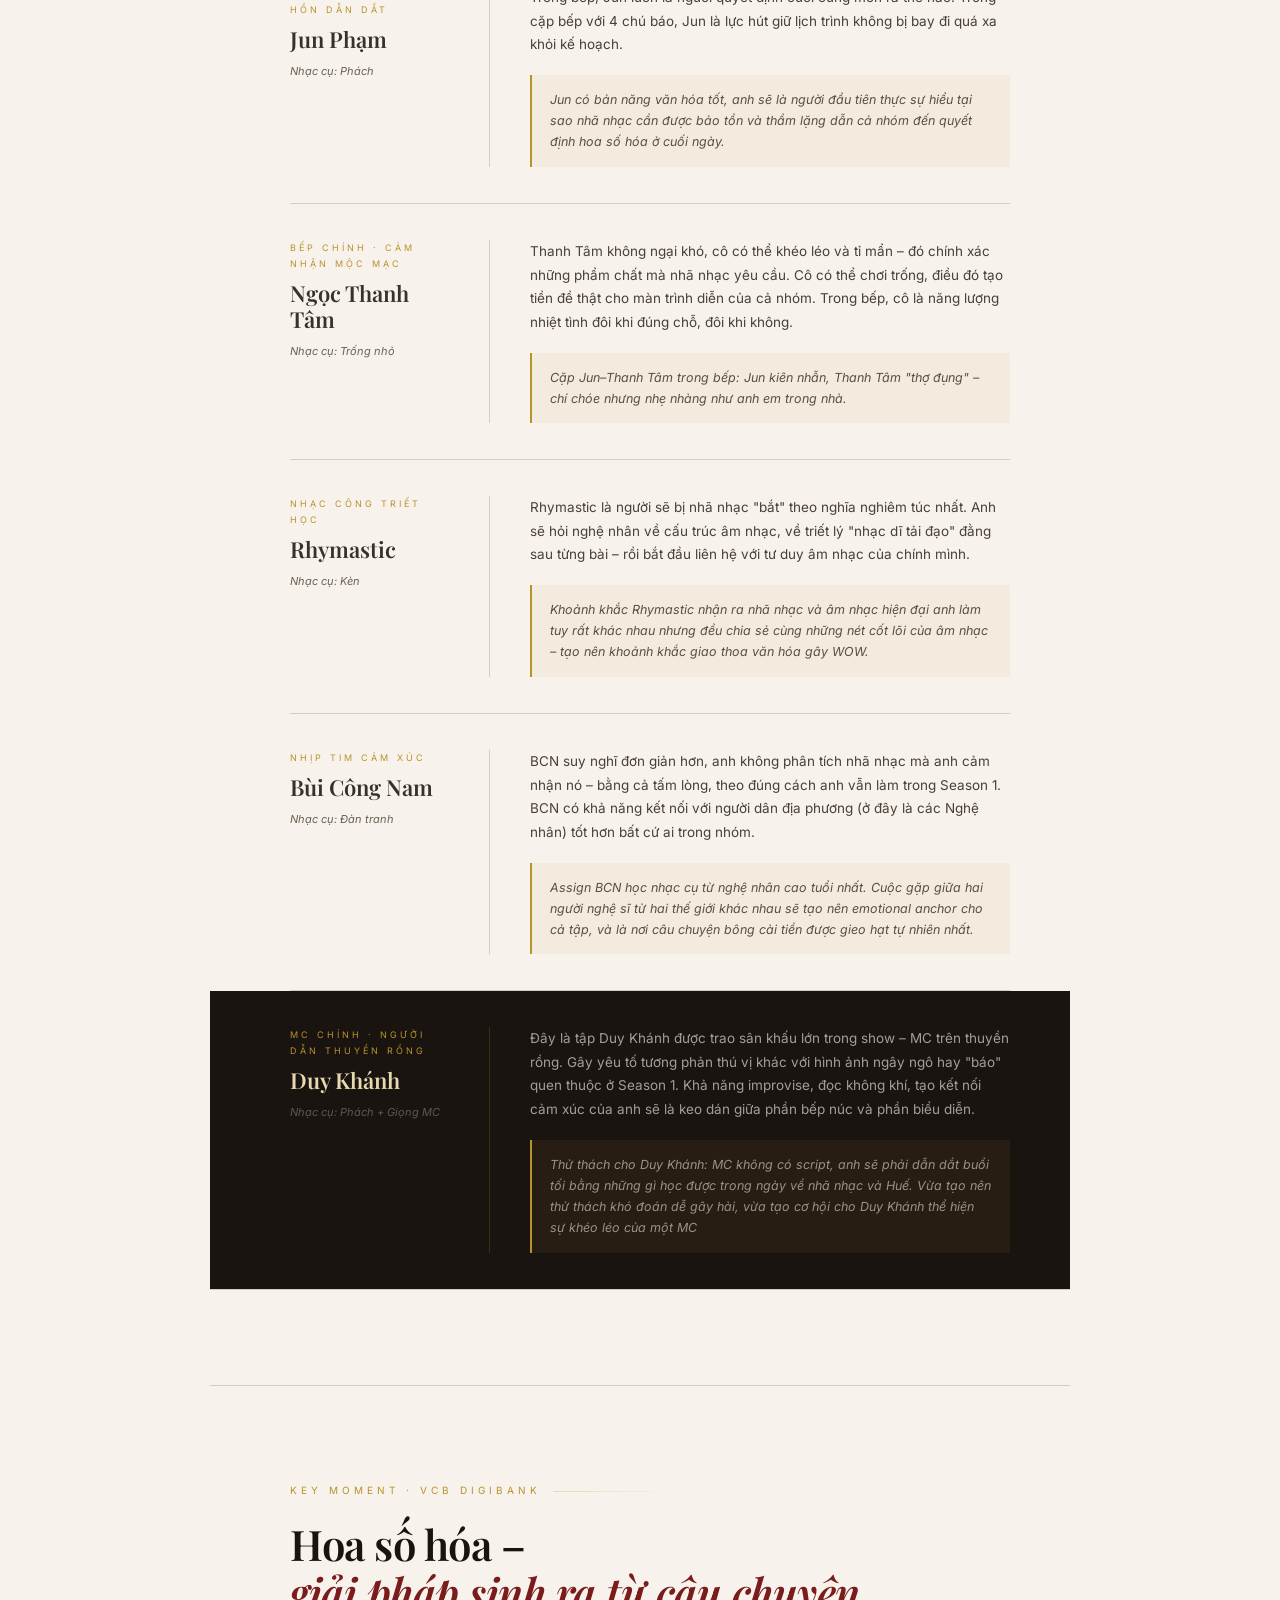
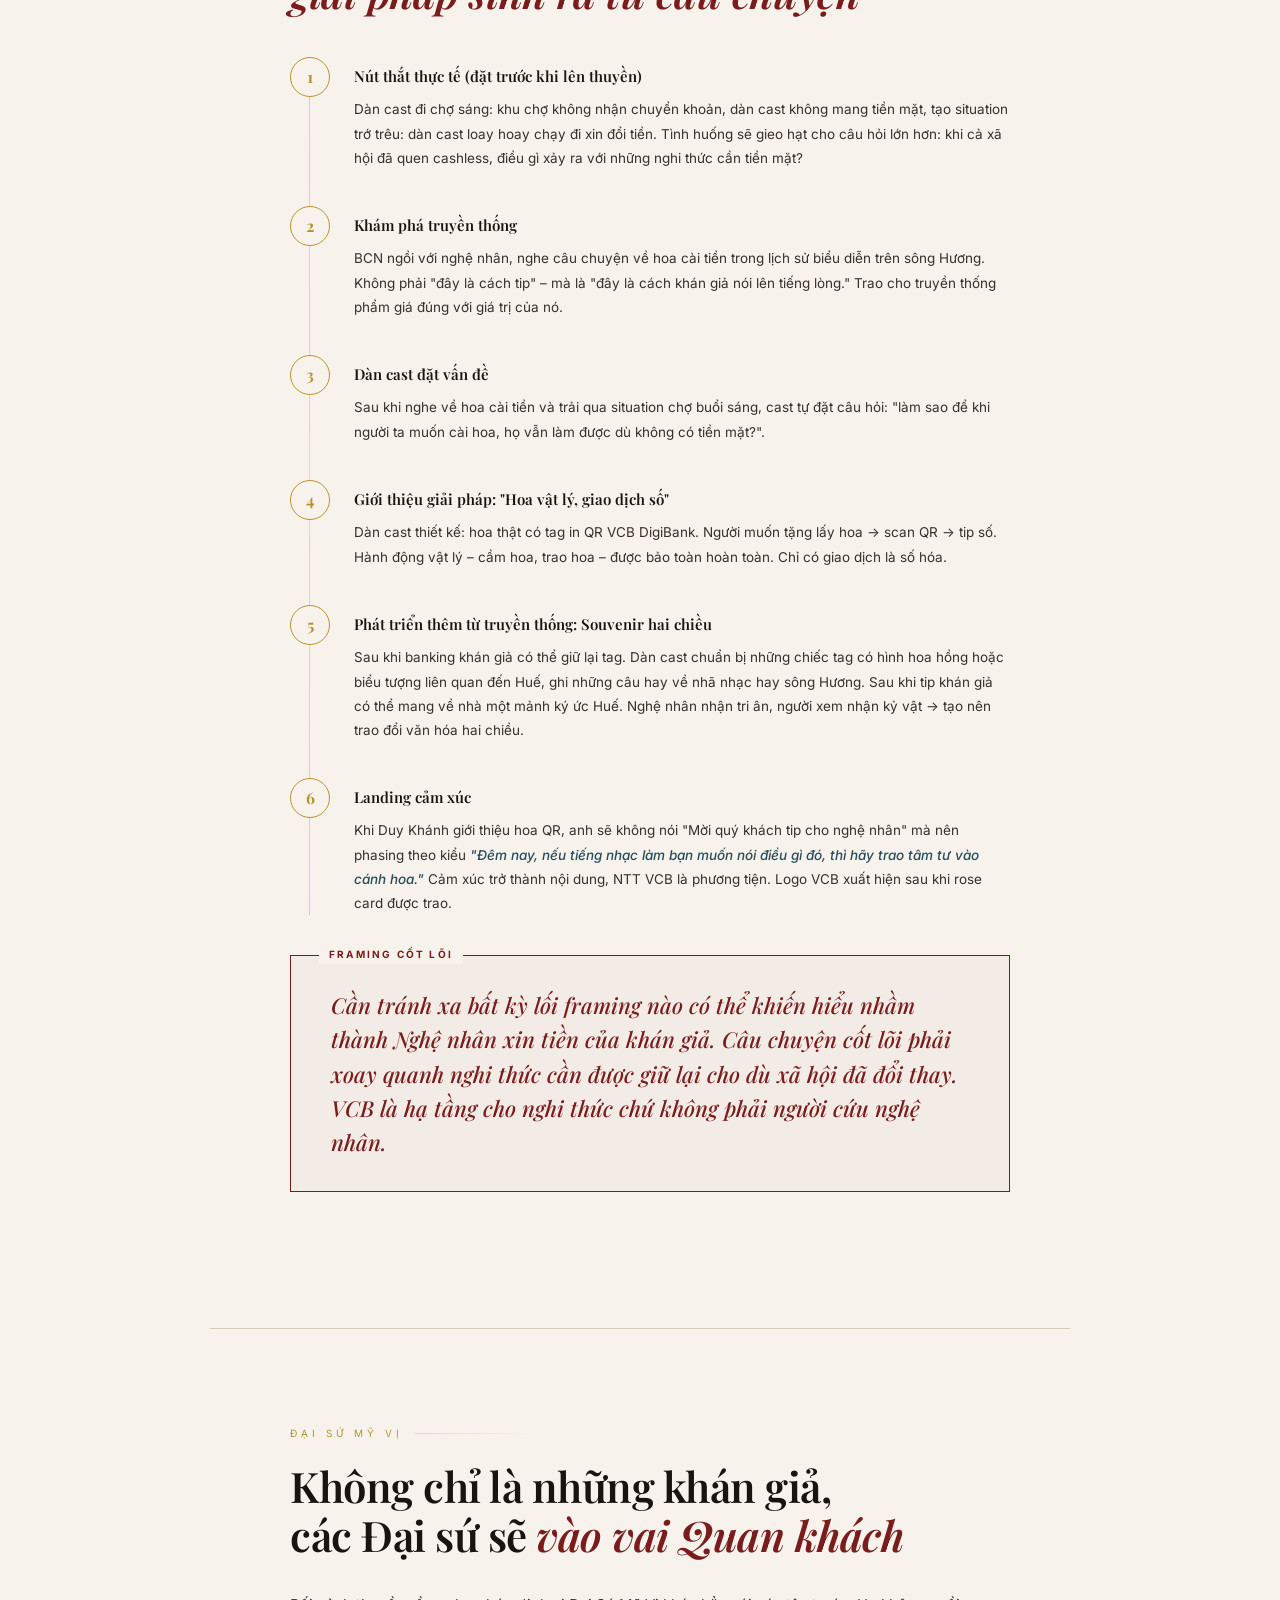
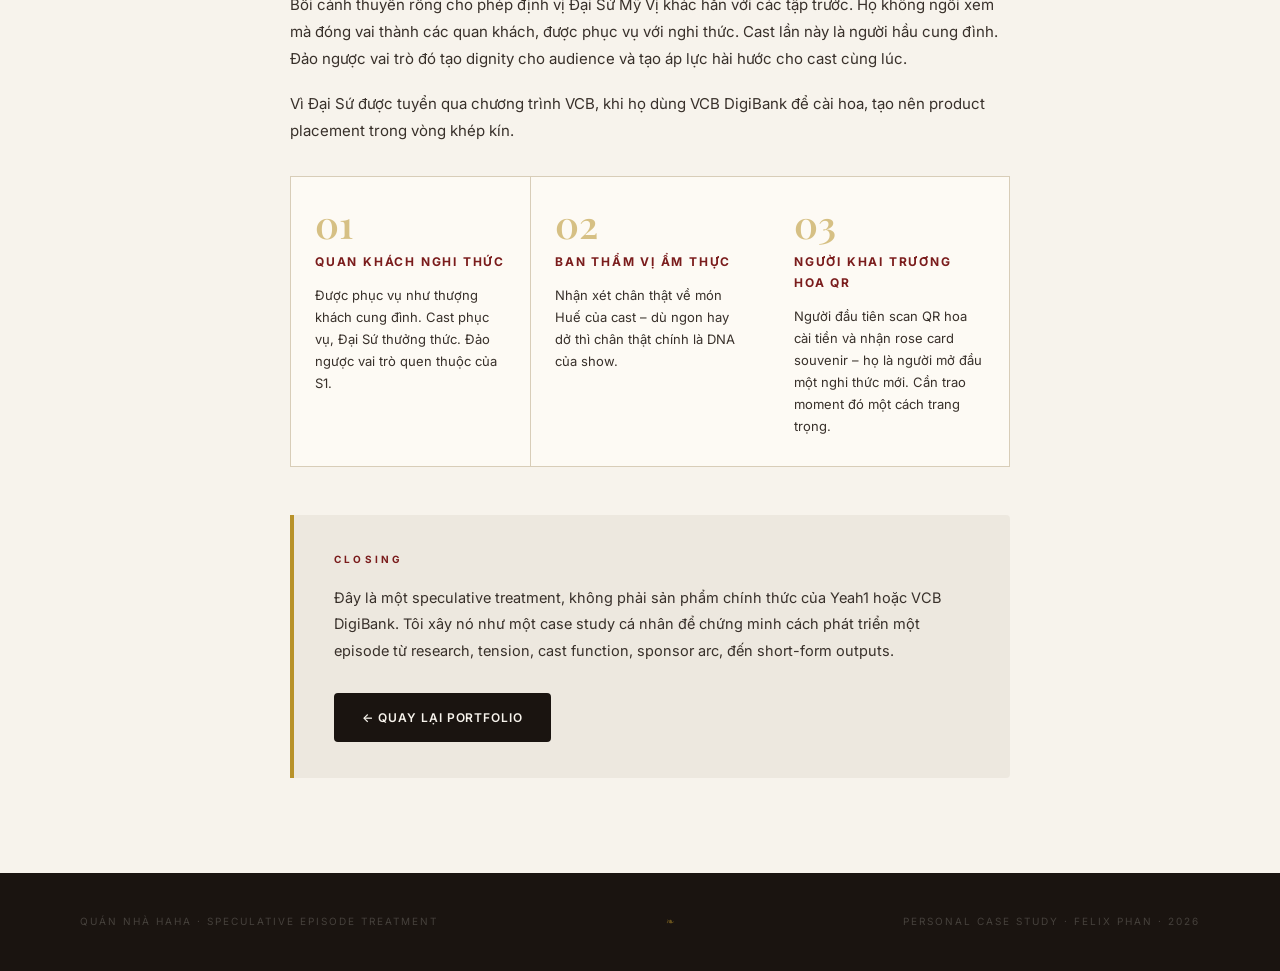
==== commit 92e531f0: "Favicon, titles, QNH hero image, clickable card media, content edits Branding - Add north-star SVG f" ====
--- a/case-studies/quan-nha-haha.html
+++ b/case-studies/quan-nha-haha.html
@@ -3,10 +3,11 @@
 <head>
 <meta charset="UTF-8">
 <meta name="viewport" content="width=device-width, initial-scale=1.0">
-<title>Bếp Nhà Haha Gặp Bếp Cung Đình — Speculative Episode Treatment · Felix Phan</title>
+<title>Felix Phan - Bếp Nhà Haha Gặp Bếp Cung Đình</title>
 <meta name="description" content="Speculative episode treatment cho Quán Nhà Haha tại Huế. Case study cá nhân của Felix Phan: research, situation design, cast function map, sponsor arc.">
 <meta name="author" content="Felix Phan">
 <meta name="theme-color" content="#7a1c1c">
+<link rel="icon" type="image/svg+xml" href="../assets/favicon.svg">
 <link href="https://fonts.googleapis.com/css2?family=Playfair+Display:ital,wght@0,400;0,500;0,600;0,700;1,400;1,500;1,600&family=Inter:wght@300;400;500;600;700&display=swap" rel="stylesheet">
 <style>
 *{margin:0;padding:0;box-sizing:border-box}
@@ -40,14 +41,17 @@
 /* COVER */
 .cover{min-height:100vh;background:var(--ink);display:flex;flex-direction:column;justify-content:flex-end;padding:60px;position:relative;overflow:hidden}
 .cover-bg{position:absolute;inset:0;background:radial-gradient(ellipse 70% 50% at 30% 80%,rgba(184,146,42,.13) 0%,transparent 60%),radial-gradient(ellipse 50% 40% at 80% 20%,rgba(42,74,90,.25) 0%,transparent 60%)}
-.cover-stamp{position:absolute;top:50px;right:60px;font-size:10px;letter-spacing:3px;text-transform:uppercase;color:rgba(247,243,236,.18);writing-mode:vertical-rl}
+.cover-img{position:absolute;top:0;right:0;bottom:0;width:45%;background-size:cover;background-position:center;opacity:.45;mix-blend-mode:luminosity;filter:contrast(1.05) saturate(.9)}
+.cover-img::after{content:'';position:absolute;inset:0;background:linear-gradient(90deg,var(--ink) 0%,transparent 35%,transparent 70%,rgba(26,20,16,.55) 100%)}
+@media(max-width:768px){.cover-img{width:100%;opacity:.22}}
+.cover-stamp{position:absolute;top:50px;right:60px;font-size:10px;letter-spacing:3px;text-transform:uppercase;color:rgba(247,243,236,.32);writing-mode:vertical-rl;z-index:2}
 .cover-eyebrow{font-size:10px;letter-spacing:4px;text-transform:uppercase;color:var(--gold);margin-bottom:24px;position:relative}
 .cover-title{font-family:'Playfair Display',serif;font-size:clamp(52px,8vw,96px);font-weight:600;color:var(--paper);line-height:1.0;letter-spacing:-1.5px;position:relative;margin-bottom:8px}
 .cover-title em{color:var(--gold);font-style:italic}
 .cover-sub{font-size:13px;letter-spacing:2px;text-transform:uppercase;color:rgba(247,243,236,.28);margin-bottom:48px;position:relative}
 .cover-rule{width:64px;height:1px;background:linear-gradient(to right,var(--gold),transparent);margin-bottom:32px;position:relative}
 .cover-premise{font-family:'Playfair Display',serif;font-size:clamp(18px,2.5vw,26px);font-style:italic;font-weight:400;color:rgba(247,243,236,.72);max-width:600px;line-height:1.5;position:relative}
-.cover-meta{position:absolute;bottom:50px;right:60px;text-align:right;font-size:10px;letter-spacing:2px;text-transform:uppercase;color:rgba(247,243,236,.18);line-height:2.2}
+.cover-meta{position:absolute;bottom:50px;right:60px;text-align:right;font-size:10px;letter-spacing:2px;text-transform:uppercase;color:rgba(247,243,236,.32);line-height:2.2;z-index:2}
 
 /* NAV */
 .sidenav{position:fixed;top:50%;left:24px;transform:translateY(-50%);display:flex;flex-direction:column;gap:10px;z-index:100}
@@ -163,6 +167,7 @@
 <!-- COVER -->
 <section class="cover">
   <div class="cover-bg"></div>
+  <div class="cover-img" style="background-image:url('../images/qnh-Treatment.jpg')" aria-hidden="true"></div>
   <div class="cover-stamp">Speculative Episode Treatment · Personal Case Study · 2026</div>
   <div class="cover-eyebrow">Quán Nhà Haha – Tập Đặc Biệt Huế</div>
   <div class="cover-title">Bếp Nhà Haha<br>Gặp Bếp<br><em>Cung Đình</em></div>
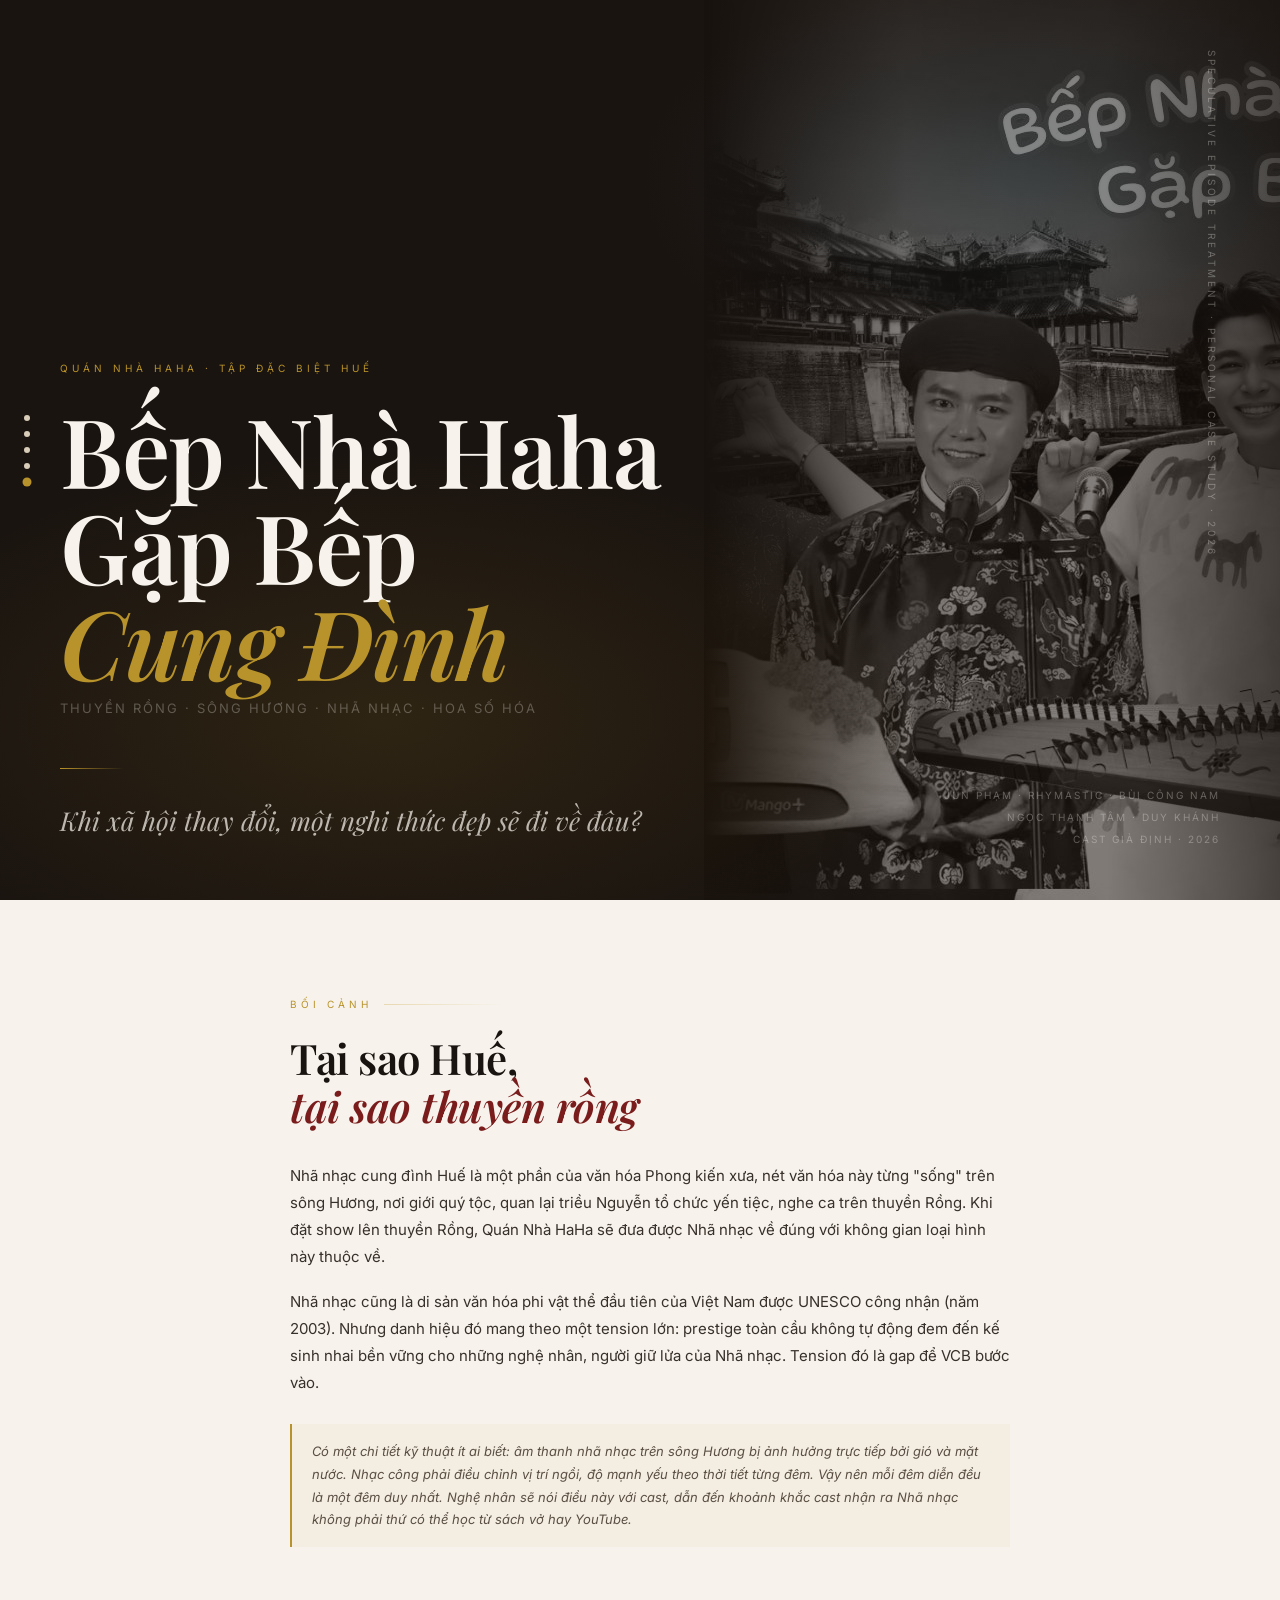
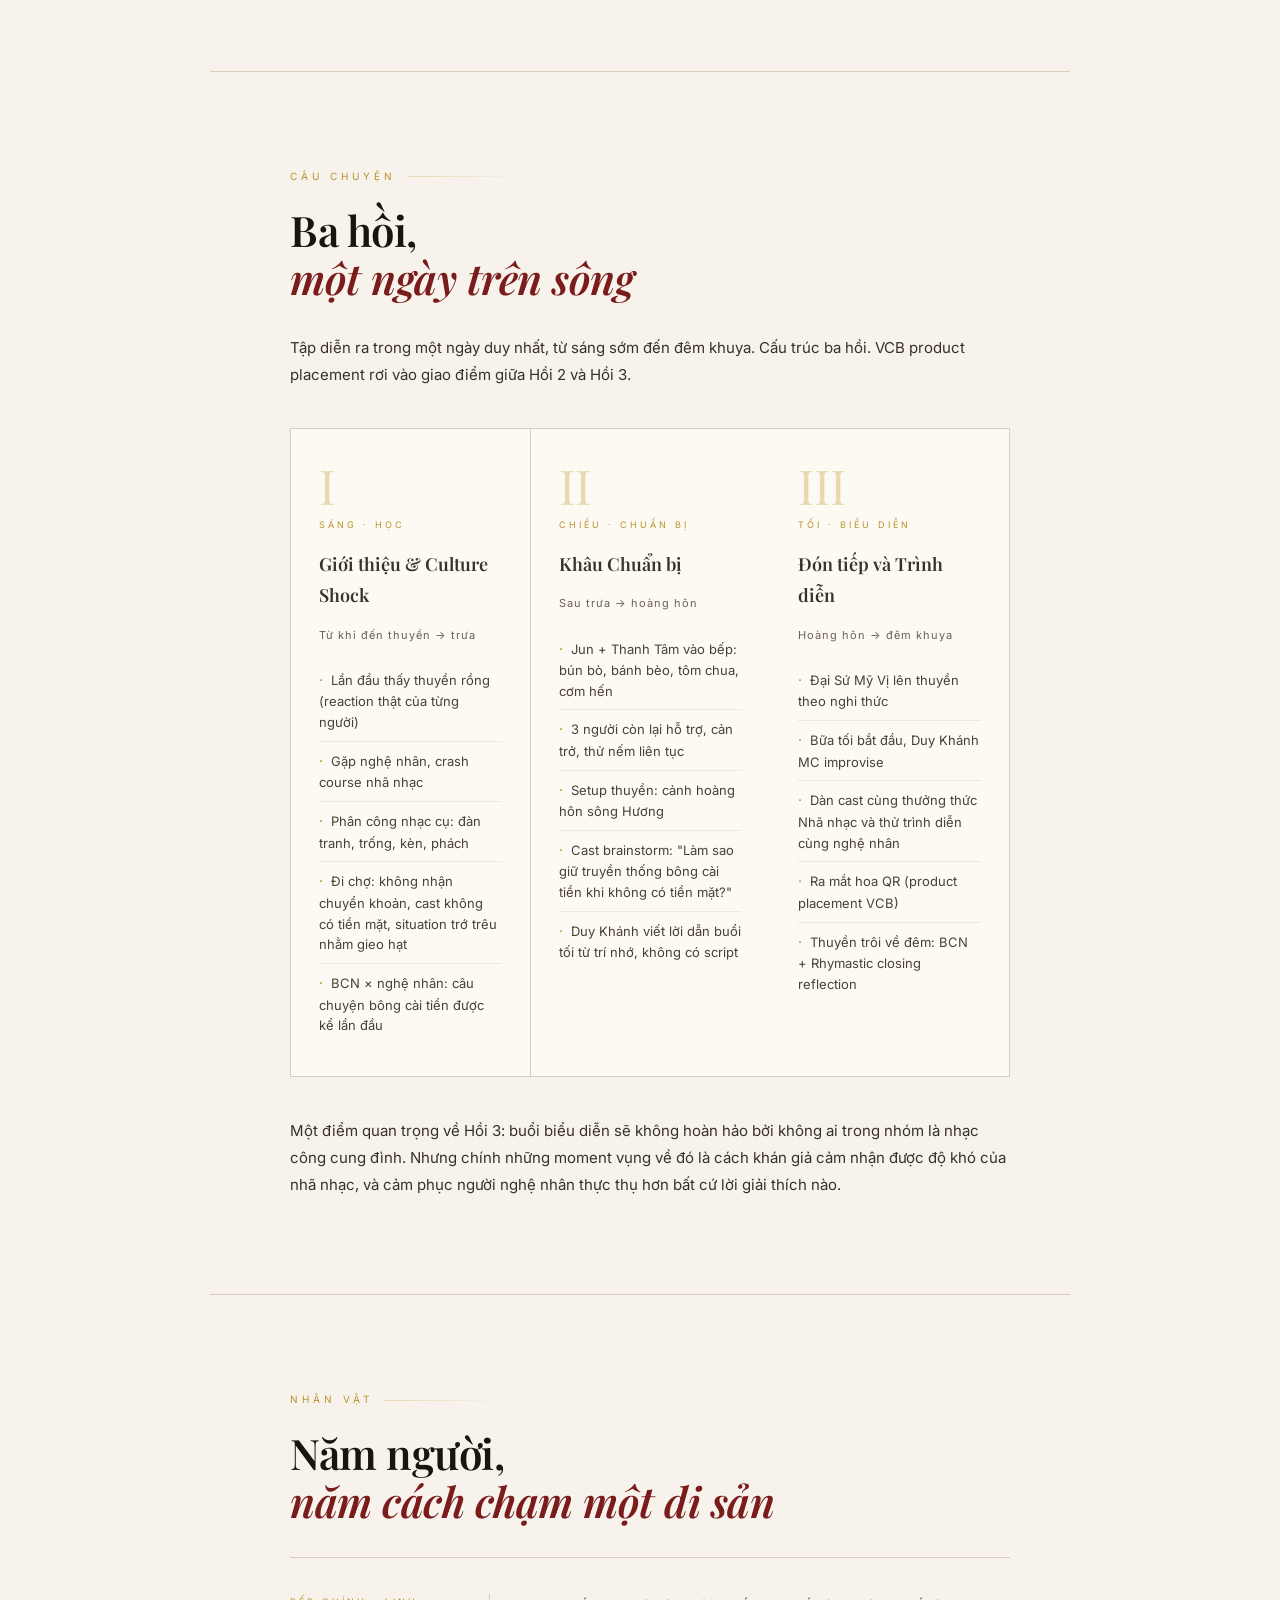
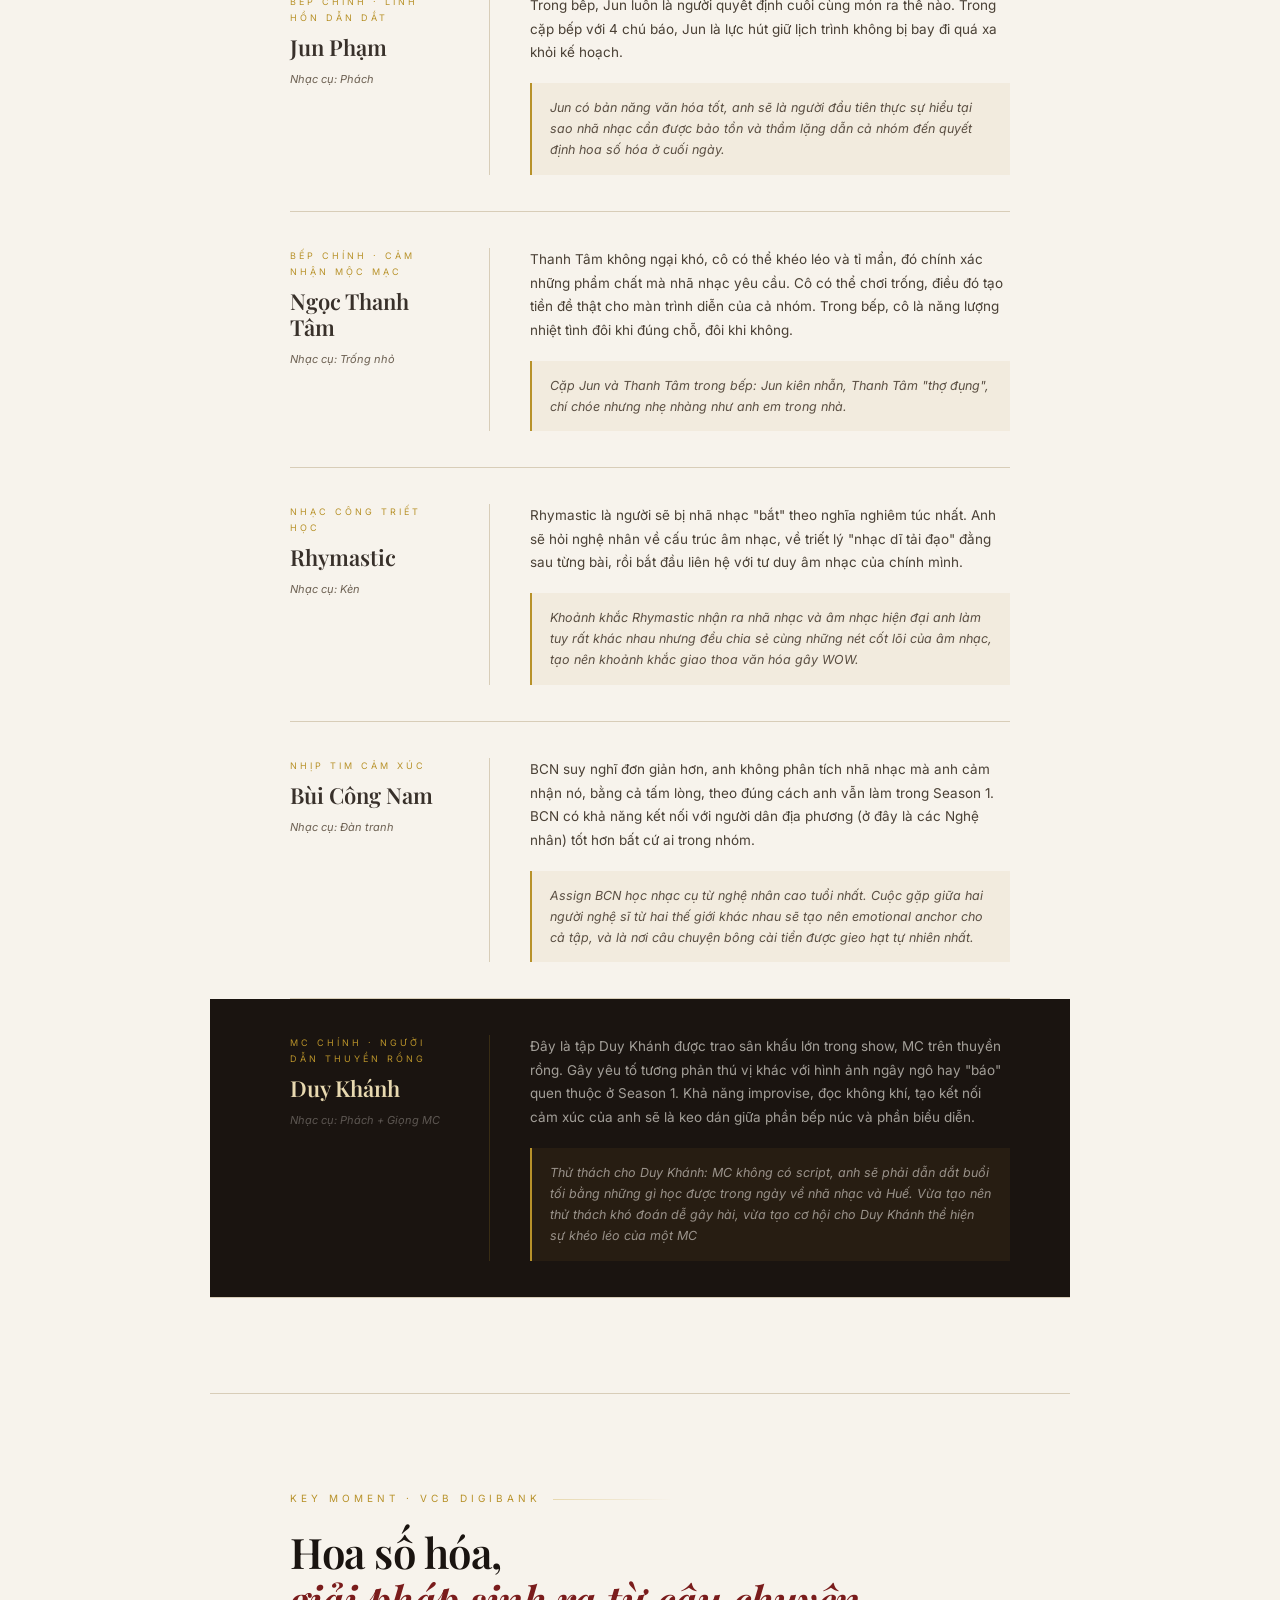
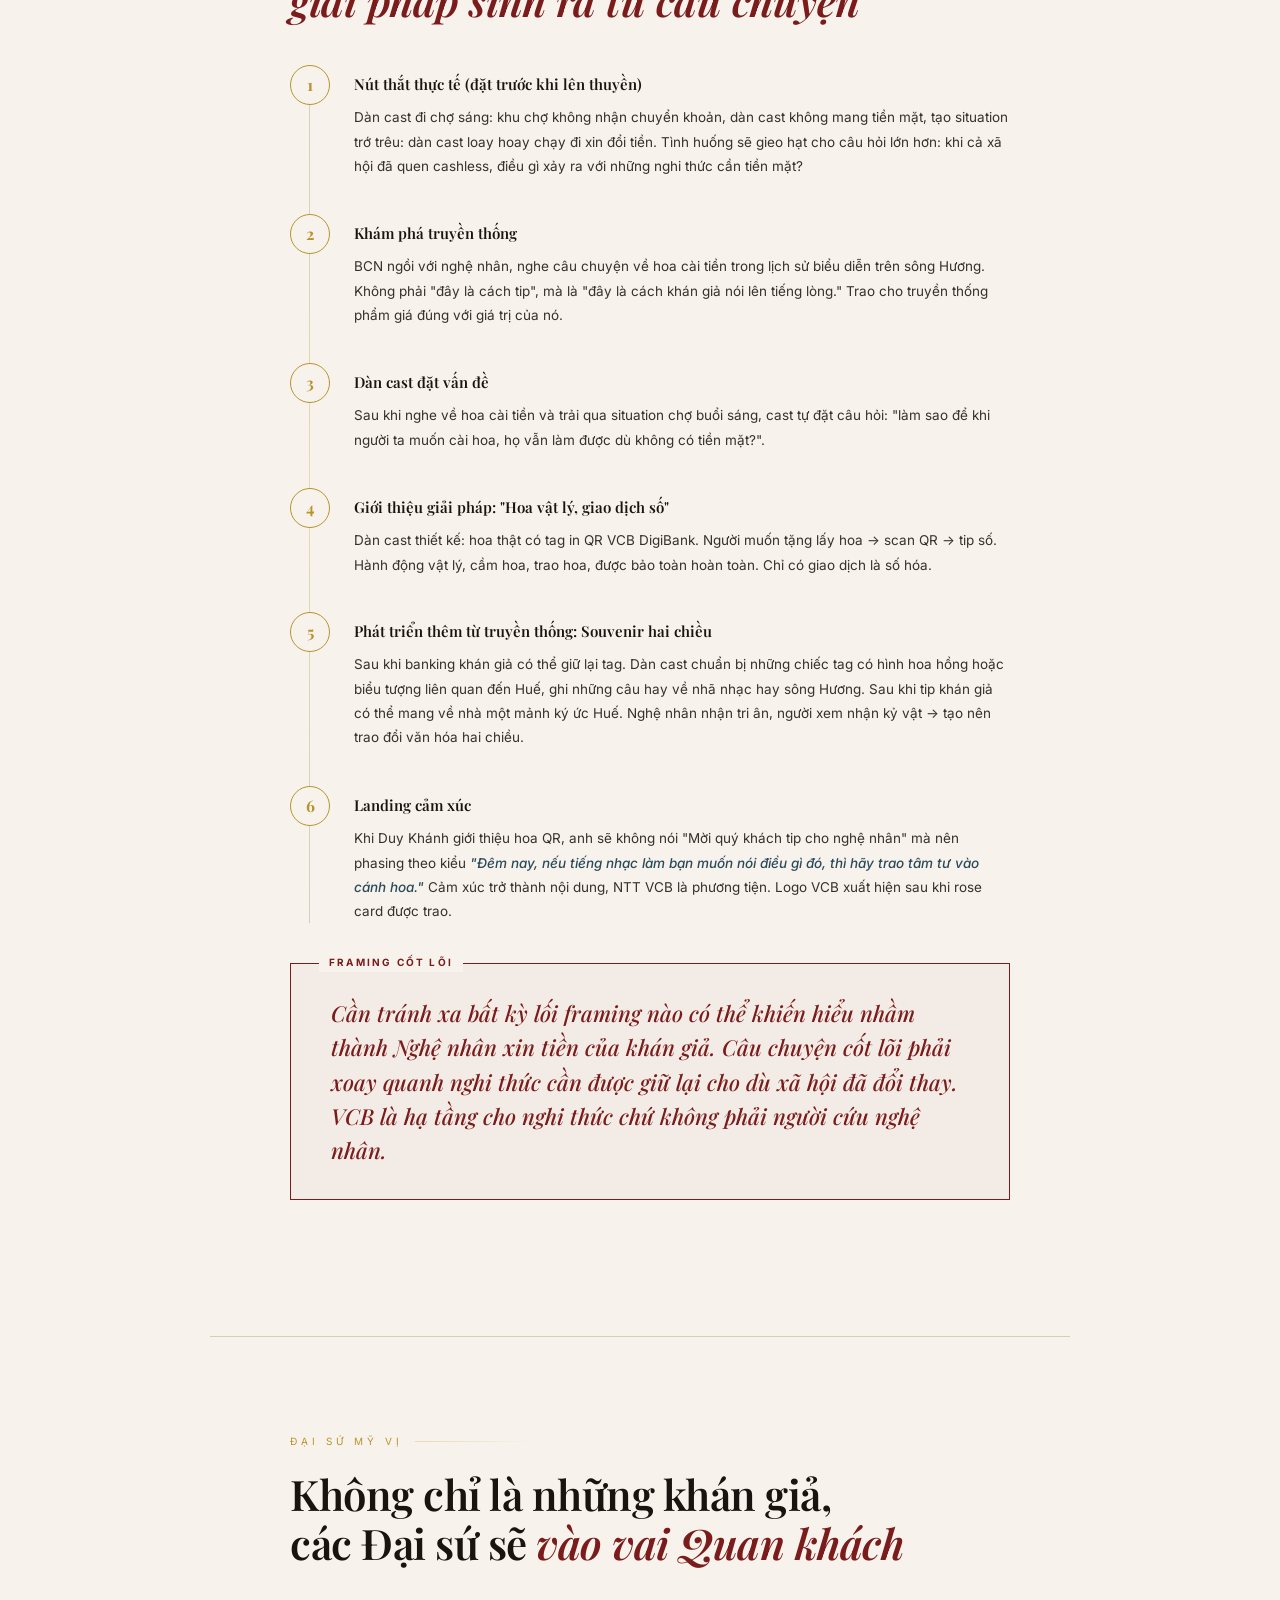
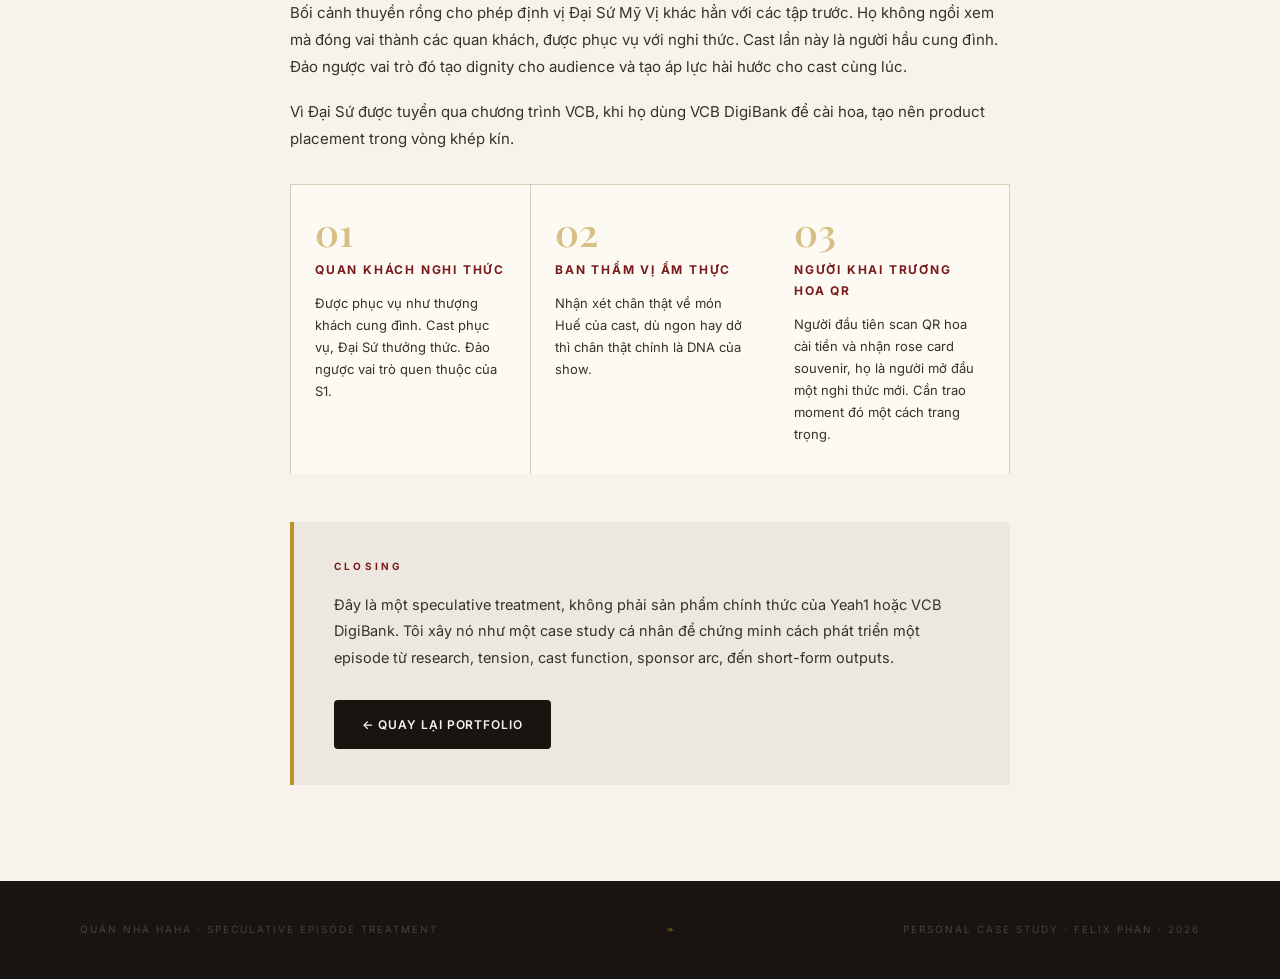
==== commit 3ad05cd4: "Compact layout, dark contact, content edits, strip en-dashes Layout - Why Felix snapshot grid now fi" ====
--- a/case-studies/quan-nha-haha.html
+++ b/case-studies/quan-nha-haha.html
@@ -88,7 +88,7 @@
 .act-beats{list-style:none;padding:0}
 .act-beats li{font-size:13px;color:#4a4035;padding:8px 0;border-bottom:1px solid rgba(216,205,184,.4);line-height:1.6}
 .act-beats li:last-child{border-bottom:none}
-.act-beats li::before{content:'–';color:var(--gold);margin-right:8px;font-size:11px}
+.act-beats li::before{content:'·';color:var(--gold);margin-right:8px;font-size:14px}
 @media(max-width:700px){.acts-row{grid-template-columns:1fr}}
 
 /* CAST */
@@ -169,7 +169,7 @@
   <div class="cover-bg"></div>
   <div class="cover-img" style="background-image:url('../images/qnh-Treatment.jpg')" aria-hidden="true"></div>
   <div class="cover-stamp">Speculative Episode Treatment · Personal Case Study · 2026</div>
-  <div class="cover-eyebrow">Quán Nhà Haha – Tập Đặc Biệt Huế</div>
+  <div class="cover-eyebrow">Quán Nhà Haha · Tập Đặc Biệt Huế</div>
   <div class="cover-title">Bếp Nhà Haha<br>Gặp Bếp<br><em>Cung Đình</em></div>
   <div class="cover-sub">Thuyền Rồng · Sông Hương · Nhã Nhạc · Hoa Số Hóa</div>
   <div class="cover-rule"></div>
@@ -186,9 +186,9 @@
   <div class="s-marker">Bối Cảnh</div>
   <h2>Tại sao Huế,<br><em>tại sao thuyền rồng</em></h2>
 
-  <p>Nhã nhạc cung đình Huế là một phần của văn hóa Phong kiến xưa, nét văn hóa này từng "sống" trên sông Hương – nơi giới quý tộc, quan lại triều Nguyễn tổ chức yến tiệc, nghe ca trên thuyền Rồng. Khi đặt show lên thuyền Rồng, Quán Nhà HaHa sẽ đưa được Nhã nhạc về đúng với không gian loại hình này thuộc về.</p>
-
-  <p>Nhã nhạc cũng là di sản văn hóa phi vật thể đầu tiên của Việt Nam được UNESCO công nhận (năm 2003). Nhưng danh hiệu đó mang theo một tension lớn: prestige toàn cầu không tự động đem đến kế sinh nhai bền vững cho những nghệ nhân – người giữ lửa của Nhã nhạc. Tension đó là gap để VCB bước vào.</p>
+  <p>Nhã nhạc cung đình Huế là một phần của văn hóa Phong kiến xưa, nét văn hóa này từng "sống" trên sông Hương, nơi giới quý tộc, quan lại triều Nguyễn tổ chức yến tiệc, nghe ca trên thuyền Rồng. Khi đặt show lên thuyền Rồng, Quán Nhà HaHa sẽ đưa được Nhã nhạc về đúng với không gian loại hình này thuộc về.</p>
+
+  <p>Nhã nhạc cũng là di sản văn hóa phi vật thể đầu tiên của Việt Nam được UNESCO công nhận (năm 2003). Nhưng danh hiệu đó mang theo một tension lớn: prestige toàn cầu không tự động đem đến kế sinh nhai bền vững cho những nghệ nhân, người giữ lửa của Nhã nhạc. Tension đó là gap để VCB bước vào.</p>
 
   <div class="note">Có một chi tiết kỹ thuật ít ai biết: âm thanh nhã nhạc trên sông Hương bị ảnh hưởng trực tiếp bởi gió và mặt nước. Nhạc công phải điều chỉnh vị trí ngồi, độ mạnh yếu theo thời tiết từng đêm. Vậy nên mỗi đêm diễn đều là một đêm duy nhất. Nghệ nhân sẽ nói điều này với cast, dẫn đến khoảnh khắc cast nhận ra Nhã nhạc không phải thứ có thể học từ sách vở hay YouTube.</div>
 
@@ -211,7 +211,7 @@
         <li>Lần đầu thấy thuyền rồng (reaction thật của từng người)</li>
         <li>Gặp nghệ nhân, crash course nhã nhạc</li>
         <li>Phân công nhạc cụ: đàn tranh, trống, kèn, phách</li>
-        <li>Đi chợ: không nhận chuyển khoản, cast không có tiền mặt – situation trớ trêu nhằm gieo hạt</li>
+        <li>Đi chợ: không nhận chuyển khoản, cast không có tiền mặt, situation trớ trêu nhằm gieo hạt</li>
         <li>BCN × nghệ nhân: câu chuyện bông cài tiền được kể lần đầu</li>
       </ul>
     </div>
@@ -271,8 +271,8 @@
         <div class="cast-instrument">Nhạc cụ: Trống nhỏ</div>
       </div>
       <div class="cast-right">
-        <p class="cast-desc">Thanh Tâm không ngại khó, cô có thể khéo léo và tỉ mẩn – đó chính xác những phẩm chất mà nhã nhạc yêu cầu. Cô có thể chơi trống, điều đó tạo tiền đề thật cho màn trình diễn của cả nhóm. Trong bếp, cô là năng lượng nhiệt tình đôi khi đúng chỗ, đôi khi không.</p>
-        <div class="cast-spark">Cặp Jun–Thanh Tâm trong bếp: Jun kiên nhẫn, Thanh Tâm "thợ đụng" – chí chóe nhưng nhẹ nhàng như anh em trong nhà.</div>
+        <p class="cast-desc">Thanh Tâm không ngại khó, cô có thể khéo léo và tỉ mẩn, đó chính xác những phẩm chất mà nhã nhạc yêu cầu. Cô có thể chơi trống, điều đó tạo tiền đề thật cho màn trình diễn của cả nhóm. Trong bếp, cô là năng lượng nhiệt tình đôi khi đúng chỗ, đôi khi không.</p>
+        <div class="cast-spark">Cặp Jun và Thanh Tâm trong bếp: Jun kiên nhẫn, Thanh Tâm "thợ đụng", chí chóe nhưng nhẹ nhàng như anh em trong nhà.</div>
       </div>
     </div>
 
@@ -283,8 +283,8 @@
         <div class="cast-instrument">Nhạc cụ: Kèn</div>
       </div>
       <div class="cast-right">
-        <p class="cast-desc">Rhymastic là người sẽ bị nhã nhạc "bắt" theo nghĩa nghiêm túc nhất. Anh sẽ hỏi nghệ nhân về cấu trúc âm nhạc, về triết lý "nhạc dĩ tải đạo" đằng sau từng bài – rồi bắt đầu liên hệ với tư duy âm nhạc của chính mình.</p>
-        <div class="cast-spark">Khoảnh khắc Rhymastic nhận ra nhã nhạc và âm nhạc hiện đại anh làm tuy rất khác nhau nhưng đều chia sẻ cùng những nét cốt lõi của âm nhạc – tạo nên khoảnh khắc giao thoa văn hóa gây WOW.</div>
+        <p class="cast-desc">Rhymastic là người sẽ bị nhã nhạc "bắt" theo nghĩa nghiêm túc nhất. Anh sẽ hỏi nghệ nhân về cấu trúc âm nhạc, về triết lý "nhạc dĩ tải đạo" đằng sau từng bài, rồi bắt đầu liên hệ với tư duy âm nhạc của chính mình.</p>
+        <div class="cast-spark">Khoảnh khắc Rhymastic nhận ra nhã nhạc và âm nhạc hiện đại anh làm tuy rất khác nhau nhưng đều chia sẻ cùng những nét cốt lõi của âm nhạc, tạo nên khoảnh khắc giao thoa văn hóa gây WOW.</div>
       </div>
     </div>
 
@@ -295,7 +295,7 @@
         <div class="cast-instrument">Nhạc cụ: Đàn tranh</div>
       </div>
       <div class="cast-right">
-        <p class="cast-desc">BCN suy nghĩ đơn giản hơn, anh không phân tích nhã nhạc mà anh cảm nhận nó – bằng cả tấm lòng, theo đúng cách anh vẫn làm trong Season 1. BCN có khả năng kết nối với người dân địa phương (ở đây là các Nghệ nhân) tốt hơn bất cứ ai trong nhóm.</p>
+        <p class="cast-desc">BCN suy nghĩ đơn giản hơn, anh không phân tích nhã nhạc mà anh cảm nhận nó, bằng cả tấm lòng, theo đúng cách anh vẫn làm trong Season 1. BCN có khả năng kết nối với người dân địa phương (ở đây là các Nghệ nhân) tốt hơn bất cứ ai trong nhóm.</p>
         <div class="cast-spark">Assign BCN học nhạc cụ từ nghệ nhân cao tuổi nhất. Cuộc gặp giữa hai người nghệ sĩ từ hai thế giới khác nhau sẽ tạo nên emotional anchor cho cả tập, và là nơi câu chuyện bông cài tiền được gieo hạt tự nhiên nhất.</div>
       </div>
     </div>
@@ -307,7 +307,7 @@
         <div class="cast-instrument">Nhạc cụ: Phách + Giọng MC</div>
       </div>
       <div class="cast-right">
-        <p class="cast-desc">Đây là tập Duy Khánh được trao sân khấu lớn trong show – MC trên thuyền rồng. Gây yêu tố tương phản thú vị khác với hình ảnh ngây ngô hay "báo" quen thuộc ở Season 1. Khả năng improvise, đọc không khí, tạo kết nối cảm xúc của anh sẽ là keo dán giữa phần bếp núc và phần biểu diễn.</p>
+        <p class="cast-desc">Đây là tập Duy Khánh được trao sân khấu lớn trong show, MC trên thuyền rồng. Gây yêu tố tương phản thú vị khác với hình ảnh ngây ngô hay "báo" quen thuộc ở Season 1. Khả năng improvise, đọc không khí, tạo kết nối cảm xúc của anh sẽ là keo dán giữa phần bếp núc và phần biểu diễn.</p>
         <div class="cast-spark">Thử thách cho Duy Khánh: MC không có script, anh sẽ phải dẫn dắt buổi tối bằng những gì học được trong ngày về nhã nhạc và Huế. Vừa tạo nên thử thách khó đoán dễ gây hài, vừa tạo cơ hội cho Duy Khánh thể hiện sự khéo léo của một MC</div>
       </div>
     </div>
@@ -317,7 +317,7 @@
 <!-- 5. HOA SỐ HÓA -->
 <section class="section" id="hoa-so-hoa">
   <div class="s-marker">Key Moment · VCB DigiBank</div>
-  <h2>Hoa số hóa –<br><em>giải pháp sinh ra từ câu chuyện</em></h2>
+  <h2>Hoa số hóa,<br><em>giải pháp sinh ra từ câu chuyện</em></h2>
 
   <div class="vcb-steps">
     <div class="vcb-line"></div>
@@ -332,7 +332,7 @@
       <div class="vcb-dot">2</div>
       <div class="vcb-content">
         <div class="vcb-title">Khám phá truyền thống</div>
-        <div class="vcb-desc">BCN ngồi với nghệ nhân, nghe câu chuyện về hoa cài tiền trong lịch sử biểu diễn trên sông Hương. Không phải "đây là cách tip" – mà là "đây là cách khán giả nói lên tiếng lòng." Trao cho truyền thống phẩm giá đúng với giá trị của nó.</div>
+        <div class="vcb-desc">BCN ngồi với nghệ nhân, nghe câu chuyện về hoa cài tiền trong lịch sử biểu diễn trên sông Hương. Không phải "đây là cách tip", mà là "đây là cách khán giả nói lên tiếng lòng." Trao cho truyền thống phẩm giá đúng với giá trị của nó.</div>
       </div>
     </div>
     <div class="vcb-step reveal">
@@ -346,7 +346,7 @@
       <div class="vcb-dot">4</div>
       <div class="vcb-content">
         <div class="vcb-title">Giới thiệu giải pháp: "Hoa vật lý, giao dịch số"</div>
-        <div class="vcb-desc">Dàn cast thiết kế: hoa thật có tag in QR VCB DigiBank. Người muốn tặng lấy hoa → scan QR → tip số. Hành động vật lý – cầm hoa, trao hoa – được bảo toàn hoàn toàn. Chỉ có giao dịch là số hóa.</div>
+        <div class="vcb-desc">Dàn cast thiết kế: hoa thật có tag in QR VCB DigiBank. Người muốn tặng lấy hoa → scan QR → tip số. Hành động vật lý, cầm hoa, trao hoa, được bảo toàn hoàn toàn. Chỉ có giao dịch là số hóa.</div>
       </div>
     </div>
     <div class="vcb-step reveal">
@@ -388,12 +388,12 @@
     <div class="amb-card reveal">
       <div class="amb-num">02</div>
       <div class="amb-title">Ban Thẩm Vị Ẩm Thực</div>
-      <div class="amb-desc">Nhận xét chân thật về món Huế của cast – dù ngon hay dở thì chân thật chính là DNA của show.</div>
+      <div class="amb-desc">Nhận xét chân thật về món Huế của cast, dù ngon hay dở thì chân thật chính là DNA của show.</div>
     </div>
     <div class="amb-card reveal">
       <div class="amb-num">03</div>
       <div class="amb-title">Người Khai Trương Hoa QR</div>
-      <div class="amb-desc">Người đầu tiên scan QR hoa cài tiền và nhận rose card souvenir – họ là người mở đầu một nghi thức mới. Cần trao moment đó một cách trang trọng.</div>
+      <div class="amb-desc">Người đầu tiên scan QR hoa cài tiền và nhận rose card souvenir, họ là người mở đầu một nghi thức mới. Cần trao moment đó một cách trang trọng.</div>
     </div>
   </div>
 
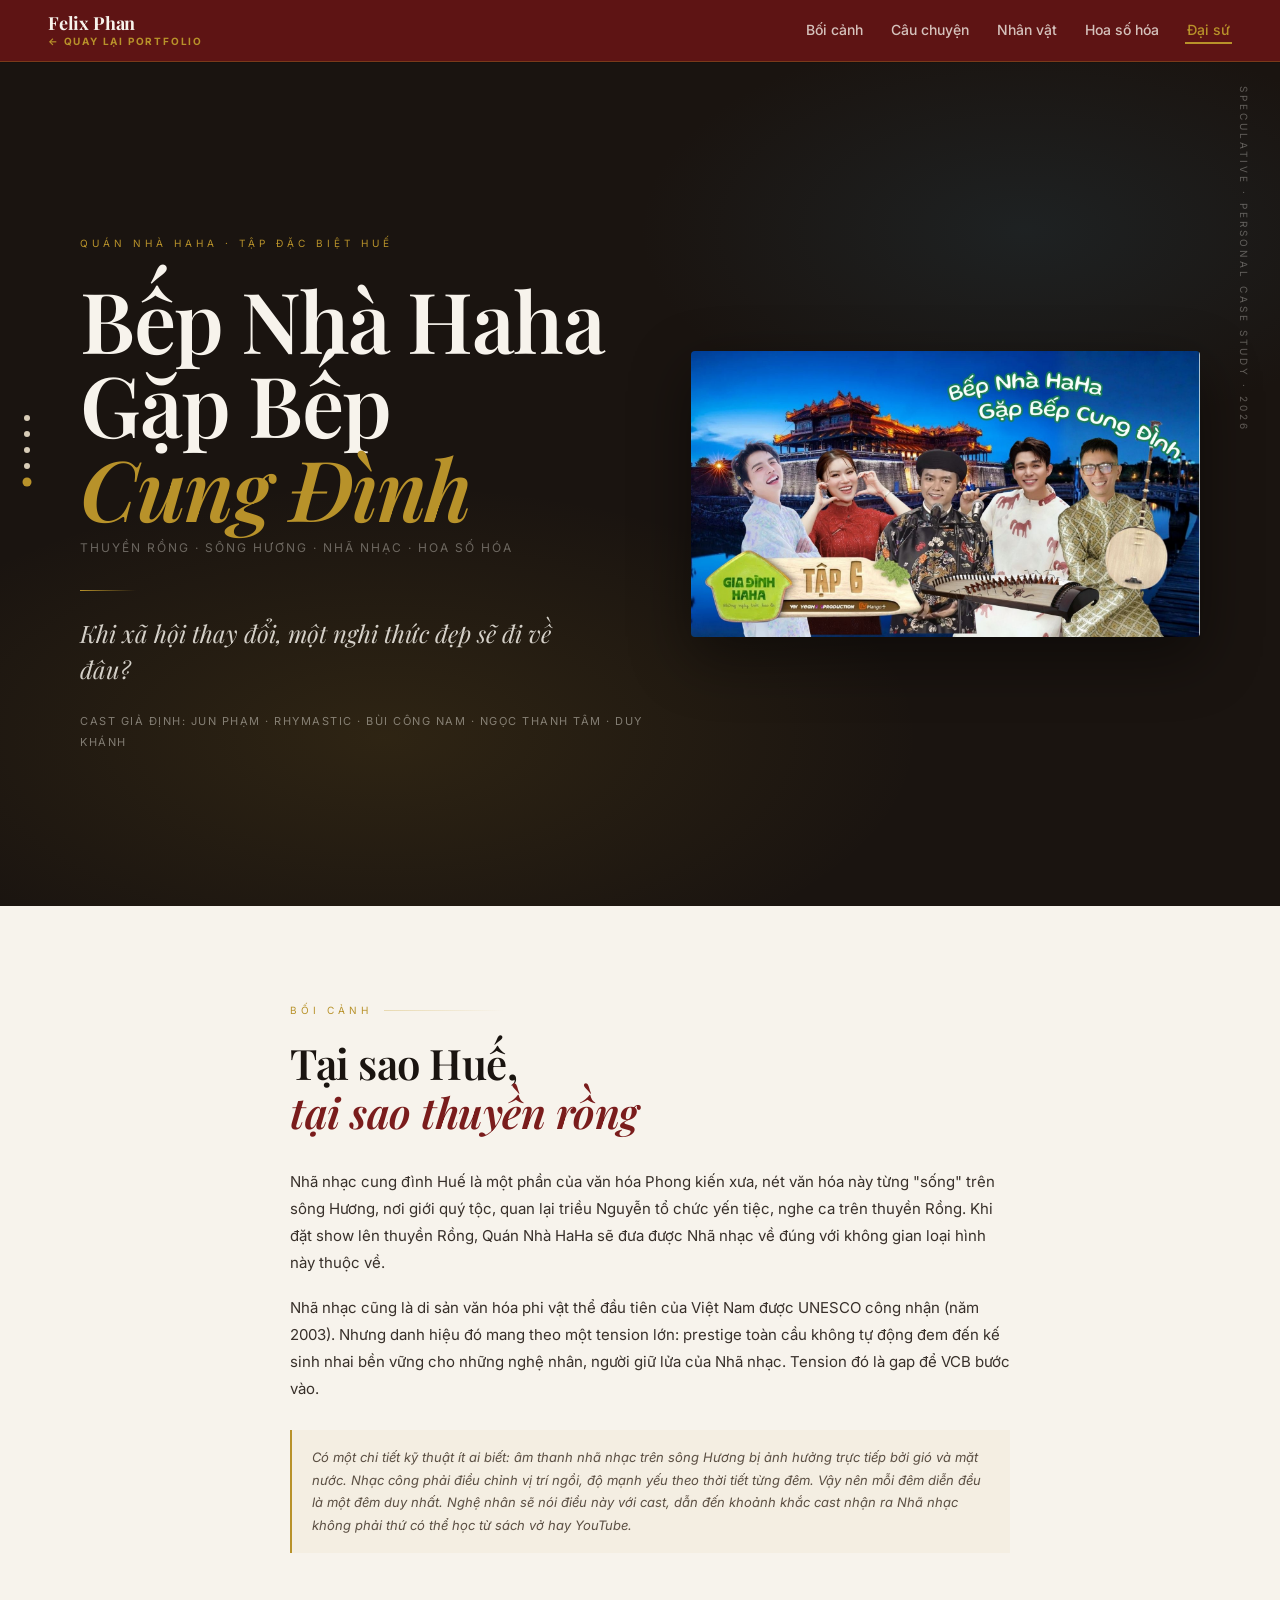
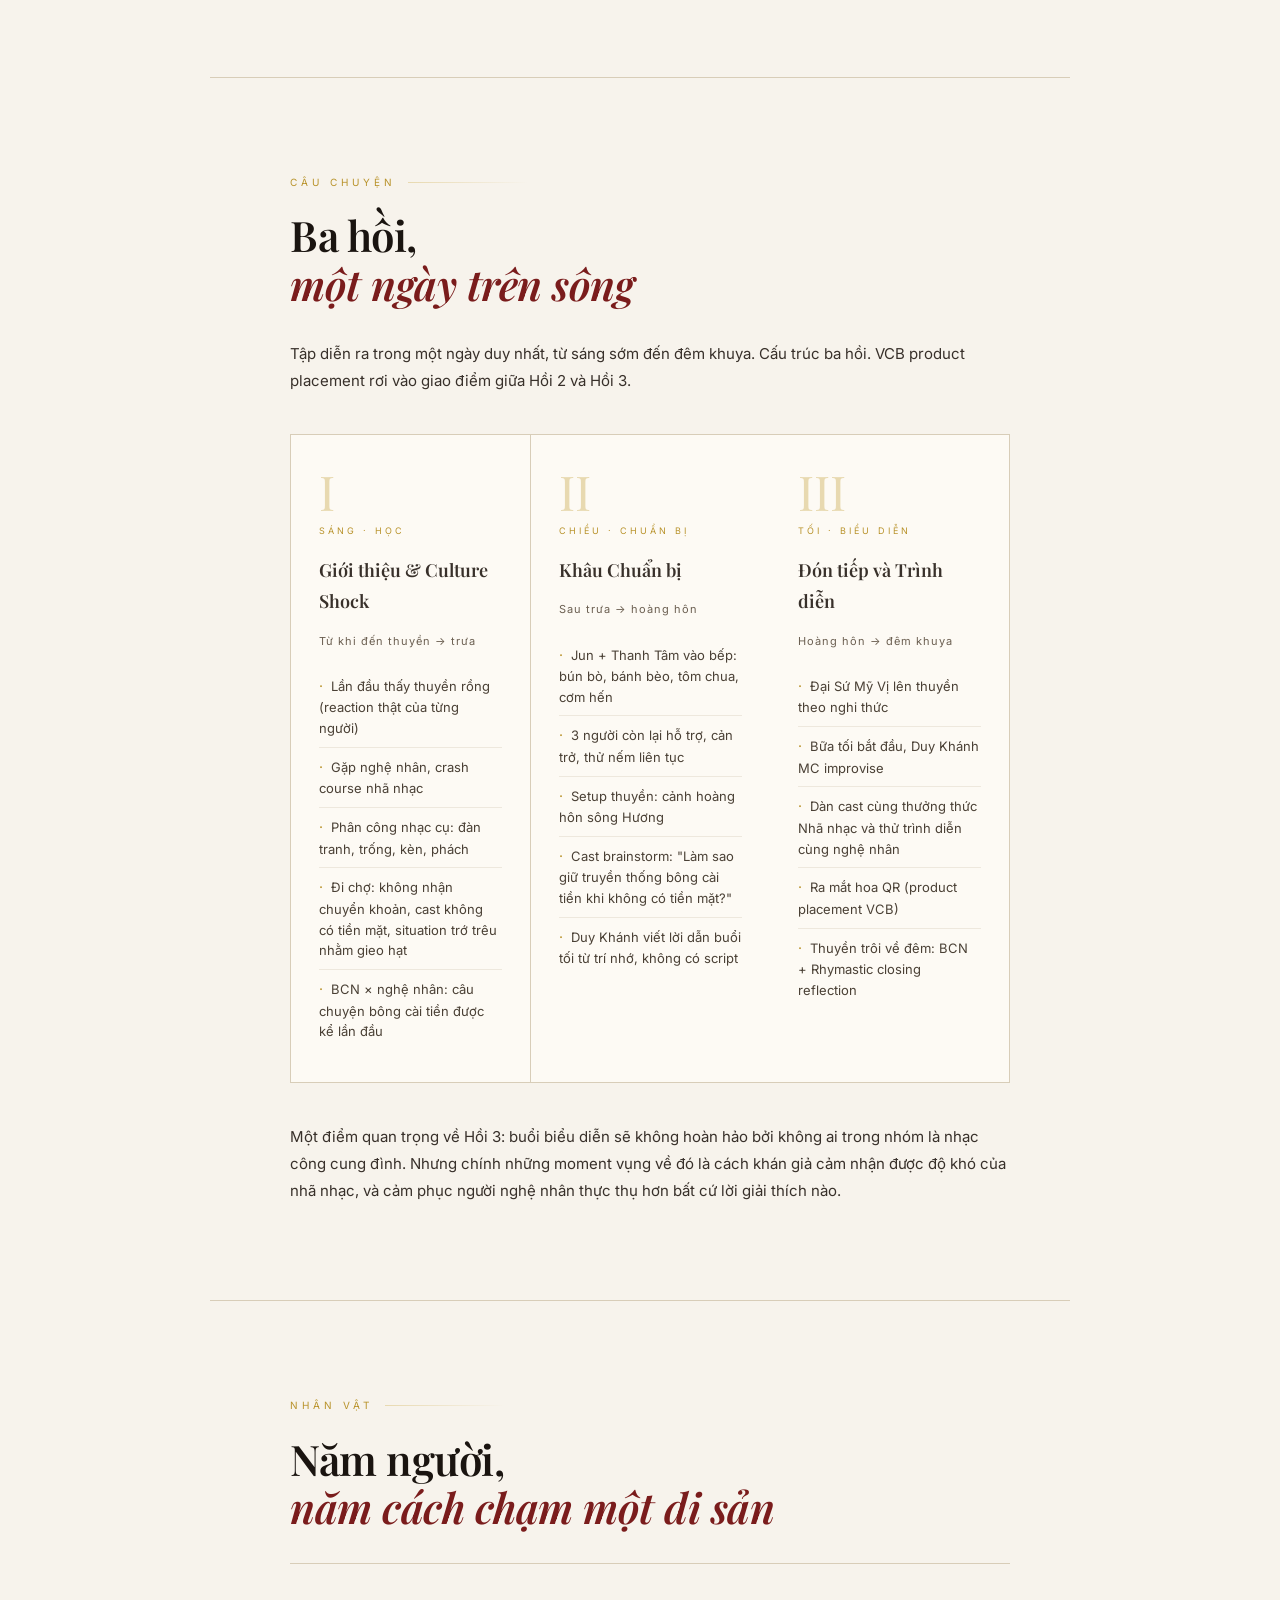
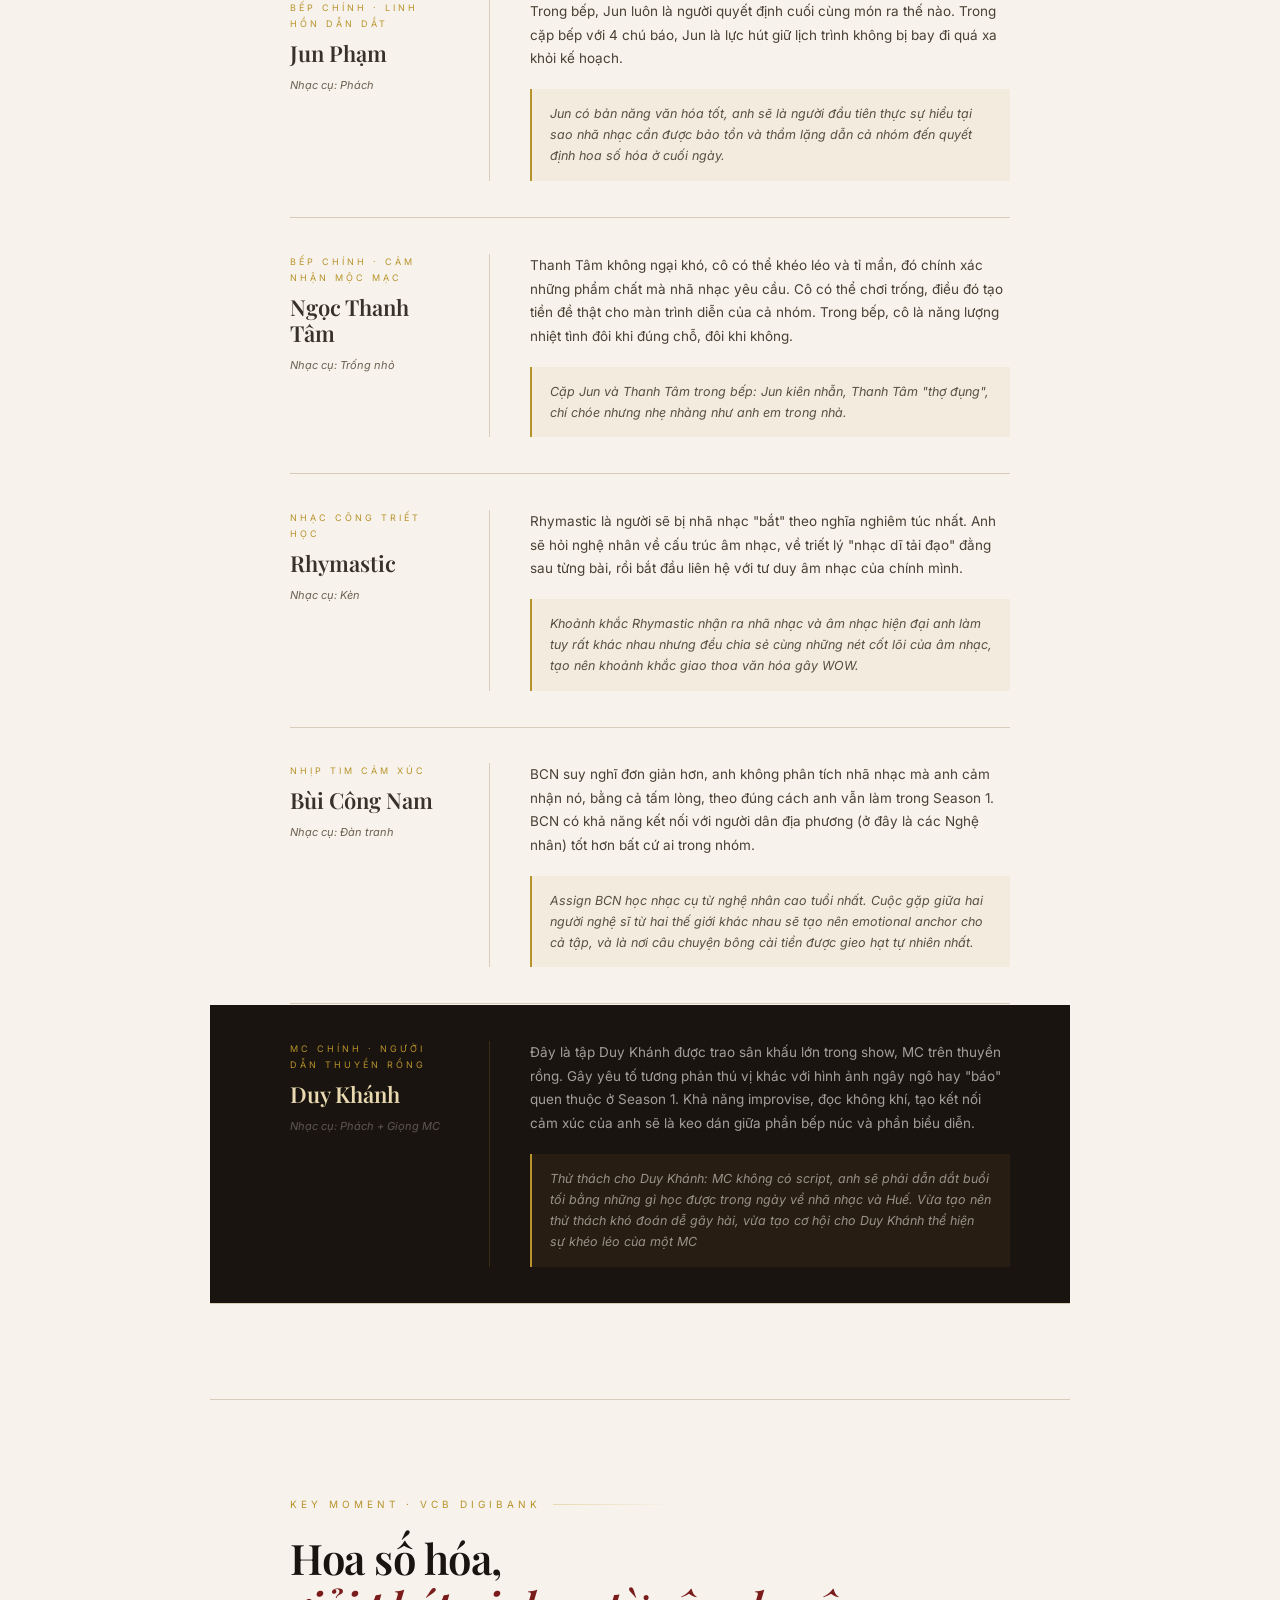
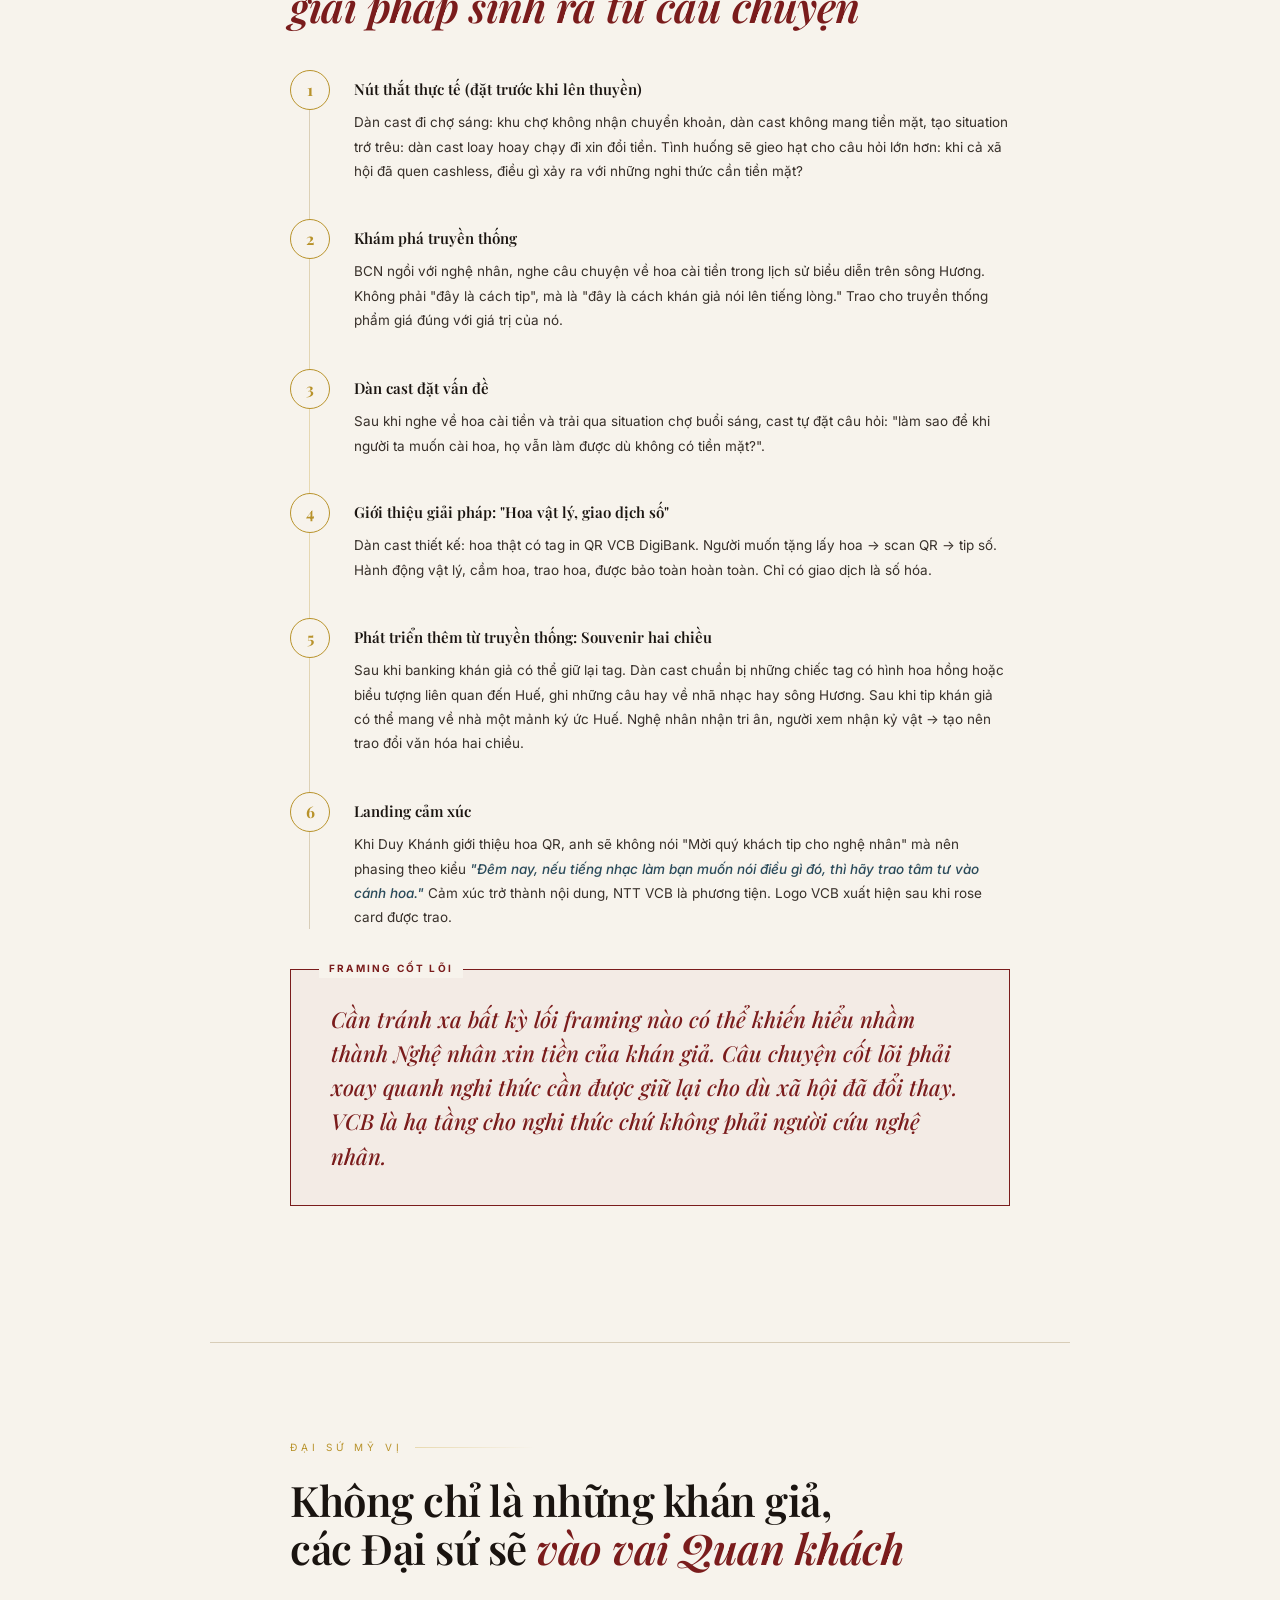
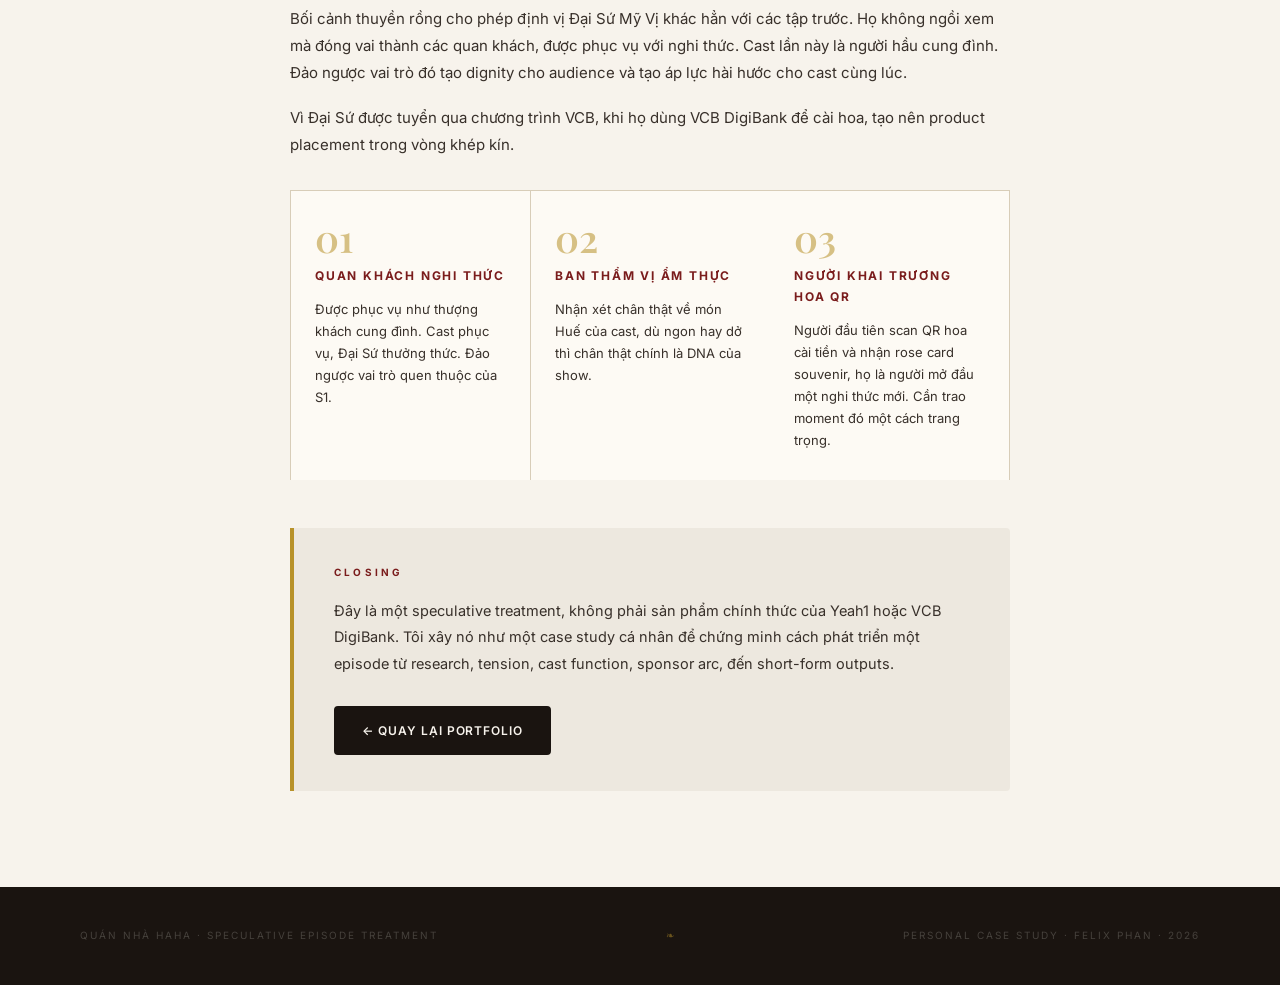
==== commit 2f9ffd33: "Unify body type scale, dark-red header, hero + section restructure Typography - One body-text size (" ====
--- a/case-studies/quan-nha-haha.html
+++ b/case-studies/quan-nha-haha.html
@@ -19,7 +19,7 @@
   --ease-out:cubic-bezier(.22,.61,.36,1);
   --transition:240ms var(--ease-out);
 }
-html{scroll-behavior:smooth;scroll-padding-top:24px}
+html{scroll-behavior:smooth;scroll-padding-top:72px}
 @media (prefers-reduced-motion: reduce){
   html{scroll-behavior:auto}
   *,*::before,*::after{animation-duration:0ms!important;transition-duration:0ms!important}
@@ -38,20 +38,36 @@
 .reveal{opacity:0;transform:translateY(28px);transition:opacity 700ms var(--ease-out),transform 700ms var(--ease-out);will-change:opacity,transform}
 .reveal.is-visible{opacity:1;transform:translateY(0)}
 
+/* QNH NAV (matches index dark-red header) */
+.qnh-nav{position:sticky;top:0;z-index:100;background:var(--red-deep);border-bottom:1px solid rgba(184,146,42,.3);box-shadow:0 1px 0 rgba(0,0,0,.12)}
+.qnh-nav__inner{display:flex;align-items:center;justify-content:space-between;max-width:1240px;margin:0 auto;padding:14px 28px;gap:24px}
+.qnh-nav__brand{font-family:'Playfair Display',serif;font-weight:700;font-size:18px;color:var(--paper);text-decoration:none;letter-spacing:-0.01em;display:flex;flex-direction:column;line-height:1.1}
+.qnh-nav__brand span{font-family:'Inter',sans-serif;font-size:10px;font-weight:700;letter-spacing:.18em;text-transform:uppercase;color:var(--gold);margin-top:2px}
+.qnh-nav__links{display:flex;list-style:none;margin:0;padding:0;gap:24px}
+.qnh-nav__links a{font-family:'Inter',sans-serif;font-size:14px;font-weight:500;color:rgba(247,243,236,.78);text-decoration:none;padding:6px 2px;position:relative;transition:color var(--transition)}
+.qnh-nav__links a::after{content:'';position:absolute;left:0;right:0;bottom:0;height:2px;background:var(--gold);transform:scaleX(0);transform-origin:left;transition:transform var(--transition)}
+.qnh-nav__links a:hover,.qnh-nav__links a.active{color:var(--gold)}
+.qnh-nav__links a:hover::after,.qnh-nav__links a.active::after{transform:scaleX(1)}
+@media(max-width:820px){.qnh-nav__inner{padding:12px 20px}.qnh-nav__links{gap:14px}.qnh-nav__links a{font-size:12px}}
+@media(max-width:560px){.qnh-nav__links{display:none}}
+
 /* COVER */
-.cover{min-height:100vh;background:var(--ink);display:flex;flex-direction:column;justify-content:flex-end;padding:60px;position:relative;overflow:hidden}
-.cover-bg{position:absolute;inset:0;background:radial-gradient(ellipse 70% 50% at 30% 80%,rgba(184,146,42,.13) 0%,transparent 60%),radial-gradient(ellipse 50% 40% at 80% 20%,rgba(42,74,90,.25) 0%,transparent 60%)}
-.cover-img{position:absolute;top:0;right:0;bottom:0;width:45%;background-size:cover;background-position:center;opacity:.45;mix-blend-mode:luminosity;filter:contrast(1.05) saturate(.9)}
-.cover-img::after{content:'';position:absolute;inset:0;background:linear-gradient(90deg,var(--ink) 0%,transparent 35%,transparent 70%,rgba(26,20,16,.55) 100%)}
-@media(max-width:768px){.cover-img{width:100%;opacity:.22}}
-.cover-stamp{position:absolute;top:50px;right:60px;font-size:10px;letter-spacing:3px;text-transform:uppercase;color:rgba(247,243,236,.32);writing-mode:vertical-rl;z-index:2}
+.cover{min-height:calc(100vh - 56px);background:var(--ink);display:grid;grid-template-columns:1fr;align-items:center;padding:60px;position:relative;overflow:hidden;gap:48px}
+.cover-bg{position:absolute;inset:0;background:radial-gradient(ellipse 70% 50% at 30% 80%,rgba(184,146,42,.13) 0%,transparent 60%),radial-gradient(ellipse 50% 40% at 80% 20%,rgba(42,74,90,.25) 0%,transparent 60%);pointer-events:none}
+.cover-text{position:relative;z-index:2}
+.cover-figure{position:relative;z-index:2;margin:0;display:flex;justify-content:center;align-items:center}
+.cover-figure img{max-width:100%;max-height:70vh;width:auto;height:auto;object-fit:contain;border-radius:4px;box-shadow:0 20px 60px rgba(0,0,0,.45);display:block}
+@media(min-width:900px){
+  .cover{grid-template-columns:minmax(0,1.05fr) minmax(0,.95fr);padding:80px 80px 60px}
+}
+.cover-stamp{position:absolute;top:24px;right:28px;font-size:10px;letter-spacing:3px;text-transform:uppercase;color:rgba(247,243,236,.32);writing-mode:vertical-rl;z-index:3}
 .cover-eyebrow{font-size:10px;letter-spacing:4px;text-transform:uppercase;color:var(--gold);margin-bottom:24px;position:relative}
-.cover-title{font-family:'Playfair Display',serif;font-size:clamp(52px,8vw,96px);font-weight:600;color:var(--paper);line-height:1.0;letter-spacing:-1.5px;position:relative;margin-bottom:8px}
+.cover-title{font-family:'Playfair Display',serif;font-size:clamp(48px,7vw,84px);font-weight:600;color:var(--paper);line-height:1.0;letter-spacing:-1.5px;position:relative;margin-bottom:8px}
 .cover-title em{color:var(--gold);font-style:italic}
-.cover-sub{font-size:13px;letter-spacing:2px;text-transform:uppercase;color:rgba(247,243,236,.28);margin-bottom:48px;position:relative}
-.cover-rule{width:64px;height:1px;background:linear-gradient(to right,var(--gold),transparent);margin-bottom:32px;position:relative}
-.cover-premise{font-family:'Playfair Display',serif;font-size:clamp(18px,2.5vw,26px);font-style:italic;font-weight:400;color:rgba(247,243,236,.72);max-width:600px;line-height:1.5;position:relative}
-.cover-meta{position:absolute;bottom:50px;right:60px;text-align:right;font-size:10px;letter-spacing:2px;text-transform:uppercase;color:rgba(247,243,236,.32);line-height:2.2;z-index:2}
+.cover-sub{font-size:12px;letter-spacing:2px;text-transform:uppercase;color:rgba(247,243,236,.36);margin-bottom:32px;position:relative}
+.cover-rule{width:56px;height:1px;background:linear-gradient(to right,var(--gold),transparent);margin-bottom:24px;position:relative}
+.cover-premise{font-family:'Playfair Display',serif;font-size:clamp(18px,2.2vw,24px);font-style:italic;font-weight:400;color:rgba(247,243,236,.84);max-width:520px;line-height:1.5;position:relative;margin-bottom:24px}
+.cover-meta{font-size:11px;letter-spacing:1.5px;text-transform:uppercase;color:rgba(247,243,236,.45);line-height:1.9;margin-top:24px}
 
 /* NAV */
 .sidenav{position:fixed;top:50%;left:24px;transform:translateY(-50%);display:flex;flex-direction:column;gap:10px;z-index:100}
@@ -156,7 +172,23 @@
 </head>
 <body>
 
-<nav class="sidenav" id="nav">
+<nav class="qnh-nav">
+  <div class="qnh-nav__inner">
+    <a class="qnh-nav__brand" href="../index.html">
+      Felix Phan
+      <span>← Quay lại Portfolio</span>
+    </a>
+    <ul class="qnh-nav__links">
+      <li><a href="#boi-canh">Bối cảnh</a></li>
+      <li><a href="#cau-chuyen">Câu chuyện</a></li>
+      <li><a href="#nhan-vat">Nhân vật</a></li>
+      <li><a href="#hoa-so-hoa">Hoa số hóa</a></li>
+      <li><a href="#dai-su">Đại sứ</a></li>
+    </ul>
+  </div>
+</nav>
+
+<nav class="sidenav" id="nav" aria-hidden="true">
   <a href="#boi-canh" title="Bối cảnh"></a>
   <a href="#cau-chuyen" title="Câu chuyện"></a>
   <a href="#nhan-vat" title="Nhân vật"></a>
@@ -167,18 +199,20 @@
 <!-- COVER -->
 <section class="cover">
   <div class="cover-bg"></div>
-  <div class="cover-img" style="background-image:url('../images/qnh-Treatment.jpg')" aria-hidden="true"></div>
-  <div class="cover-stamp">Speculative Episode Treatment · Personal Case Study · 2026</div>
-  <div class="cover-eyebrow">Quán Nhà Haha · Tập Đặc Biệt Huế</div>
-  <div class="cover-title">Bếp Nhà Haha<br>Gặp Bếp<br><em>Cung Đình</em></div>
-  <div class="cover-sub">Thuyền Rồng · Sông Hương · Nhã Nhạc · Hoa Số Hóa</div>
-  <div class="cover-rule"></div>
-  <div class="cover-premise">Khi xã hội thay đổi, một nghi thức đẹp sẽ đi về đâu?</div>
-  <div class="cover-meta">
-    Jun Phạm · Rhymastic · Bùi Công Nam<br>
-    Ngọc Thanh Tâm · Duy Khánh<br>
-    Cast giả định · 2026
-  </div>
+  <div class="cover-stamp">Speculative · Personal Case Study · 2026</div>
+  <div class="cover-text">
+    <div class="cover-eyebrow">Quán Nhà Haha · Tập Đặc Biệt Huế</div>
+    <div class="cover-title">Bếp Nhà Haha<br>Gặp Bếp<br><em>Cung Đình</em></div>
+    <div class="cover-sub">Thuyền Rồng · Sông Hương · Nhã Nhạc · Hoa Số Hóa</div>
+    <div class="cover-rule"></div>
+    <div class="cover-premise">Khi xã hội thay đổi, một nghi thức đẹp sẽ đi về đâu?</div>
+    <div class="cover-meta">
+      Cast giả định: Jun Phạm · Rhymastic · Bùi Công Nam · Ngọc Thanh Tâm · Duy Khánh
+    </div>
+  </div>
+  <figure class="cover-figure">
+    <img src="../images/qnh-Treatment.jpg" alt="Bếp Nhà Haha Gặp Bếp Cung Đình, treatment cover">
+  </figure>
 </section>
 
 <!-- 2. BỐI CẢNH -->
@@ -415,21 +449,32 @@
   'use strict';
   const reduceMotion = window.matchMedia('(prefers-reduced-motion: reduce)').matches;
 
-  // Sidenav scroll-spy
+  // Scroll-spy for sidenav dots + header nav links
   const sections = document.querySelectorAll('section[id]');
-  const dots = document.querySelectorAll('.sidenav a');
-  if (sections.length && dots.length && 'IntersectionObserver' in window) {
+  const spyLinks = document.querySelectorAll('.sidenav a, .qnh-nav__links a');
+  if (sections.length && spyLinks.length && 'IntersectionObserver' in window) {
     const spy = new IntersectionObserver(entries => {
       entries.forEach(e => {
         if (e.isIntersecting) {
-          dots.forEach(d => d.classList.remove('active'));
-          const a = document.querySelector(`.sidenav a[href="#${e.target.id}"]`);
-          if (a) a.classList.add('active');
+          spyLinks.forEach(d => d.classList.remove('active'));
+          document.querySelectorAll(`.sidenav a[href="#${e.target.id}"], .qnh-nav__links a[href="#${e.target.id}"]`)
+            .forEach(a => a.classList.add('active'));
         }
       });
     }, { threshold: .4 });
     sections.forEach(s => spy.observe(s));
   }
+
+  // Smooth-scroll for header anchor links
+  document.querySelectorAll('.qnh-nav__links a[href^="#"]').forEach(link => {
+    link.addEventListener('click', ev => {
+      const target = document.querySelector(link.getAttribute('href'));
+      if (target) {
+        ev.preventDefault();
+        target.scrollIntoView({ behavior: reduceMotion ? 'auto' : 'smooth', block: 'start' });
+      }
+    });
+  });
 
   // Scroll progress + back-to-top
   const progress = document.createElement('div');
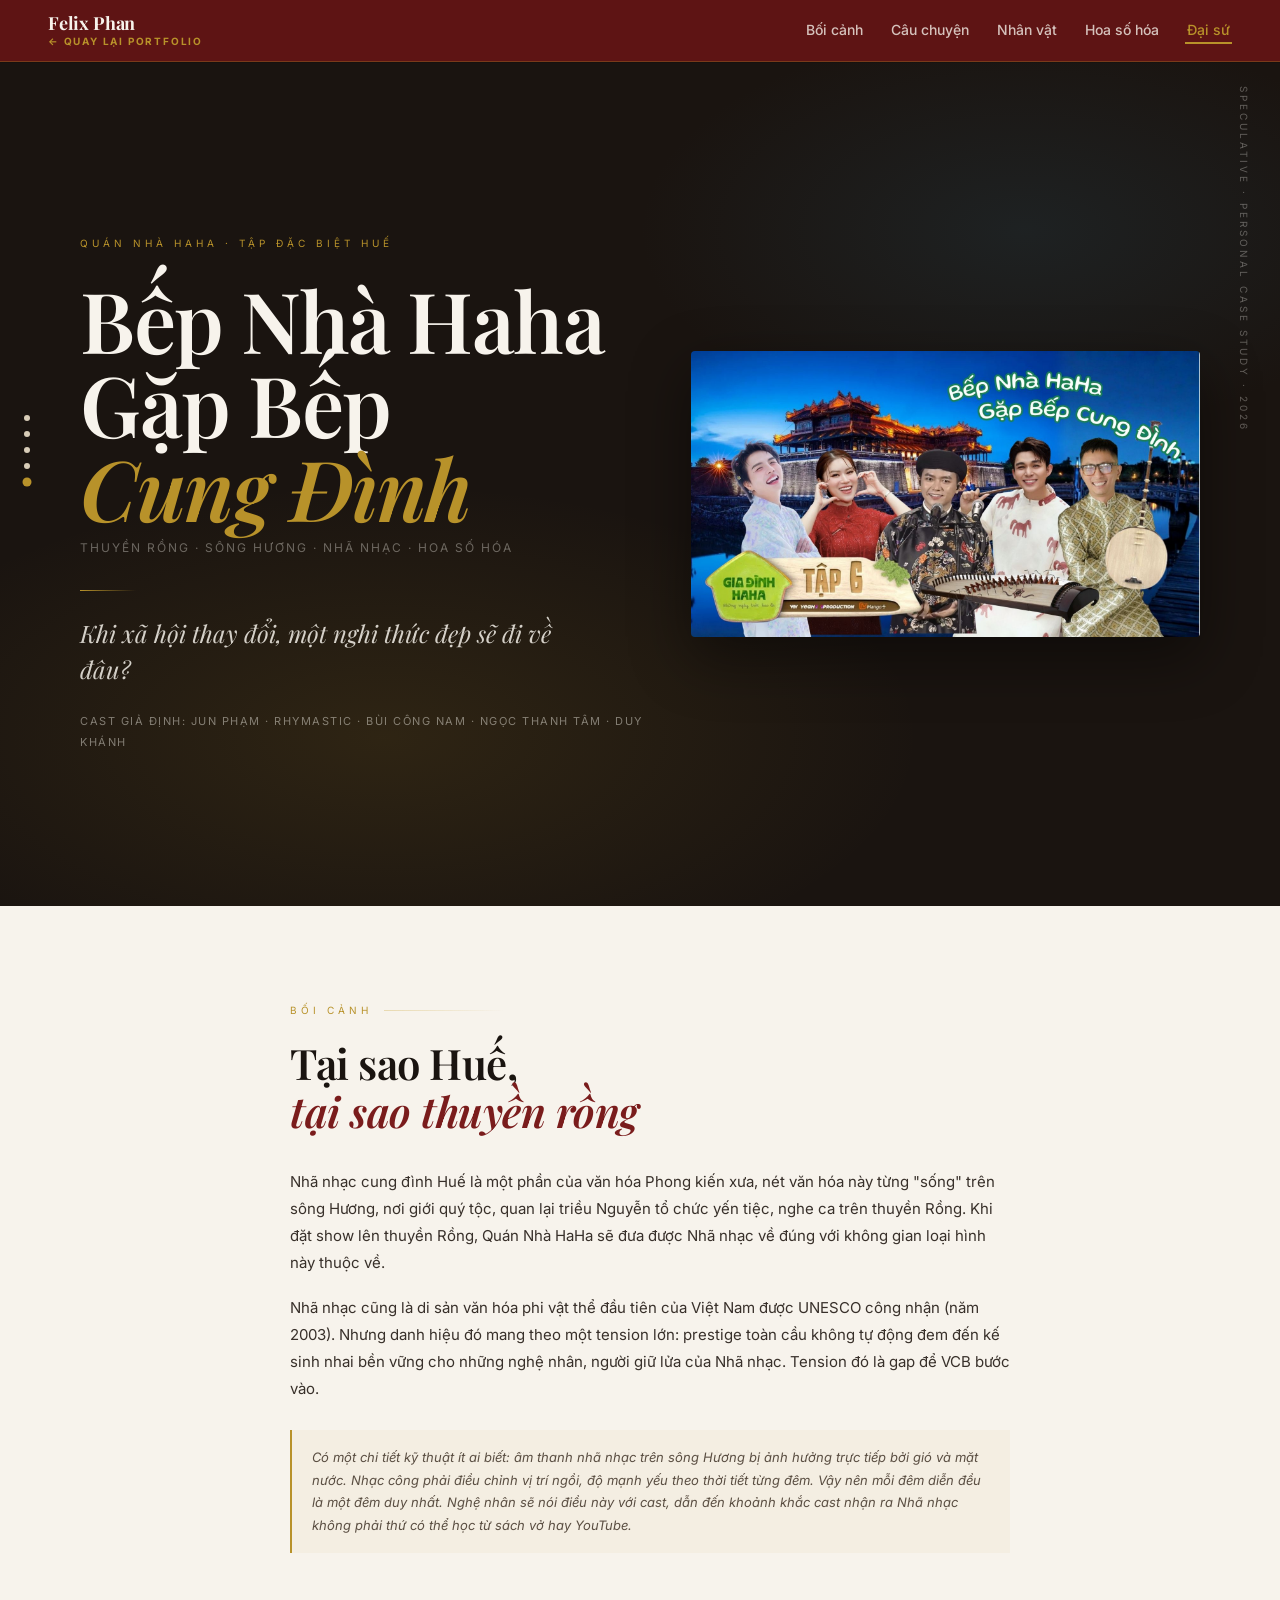
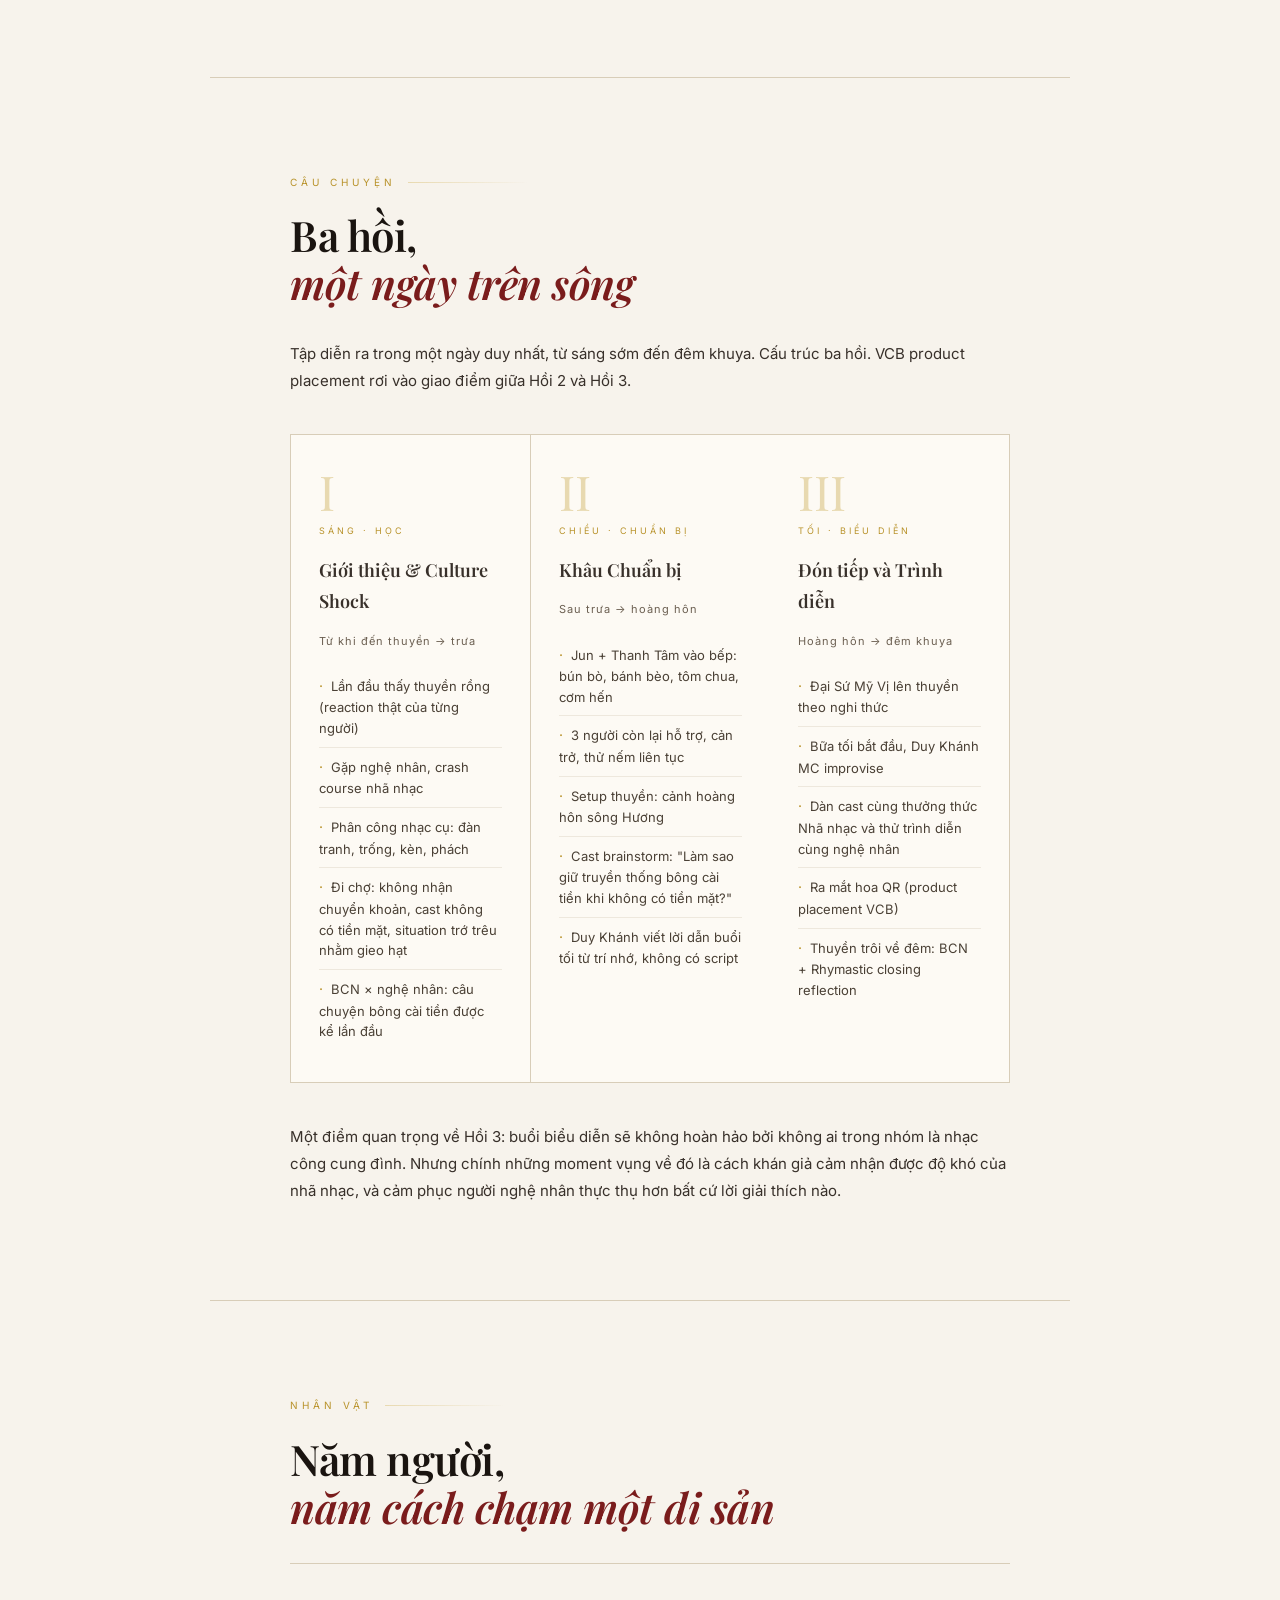
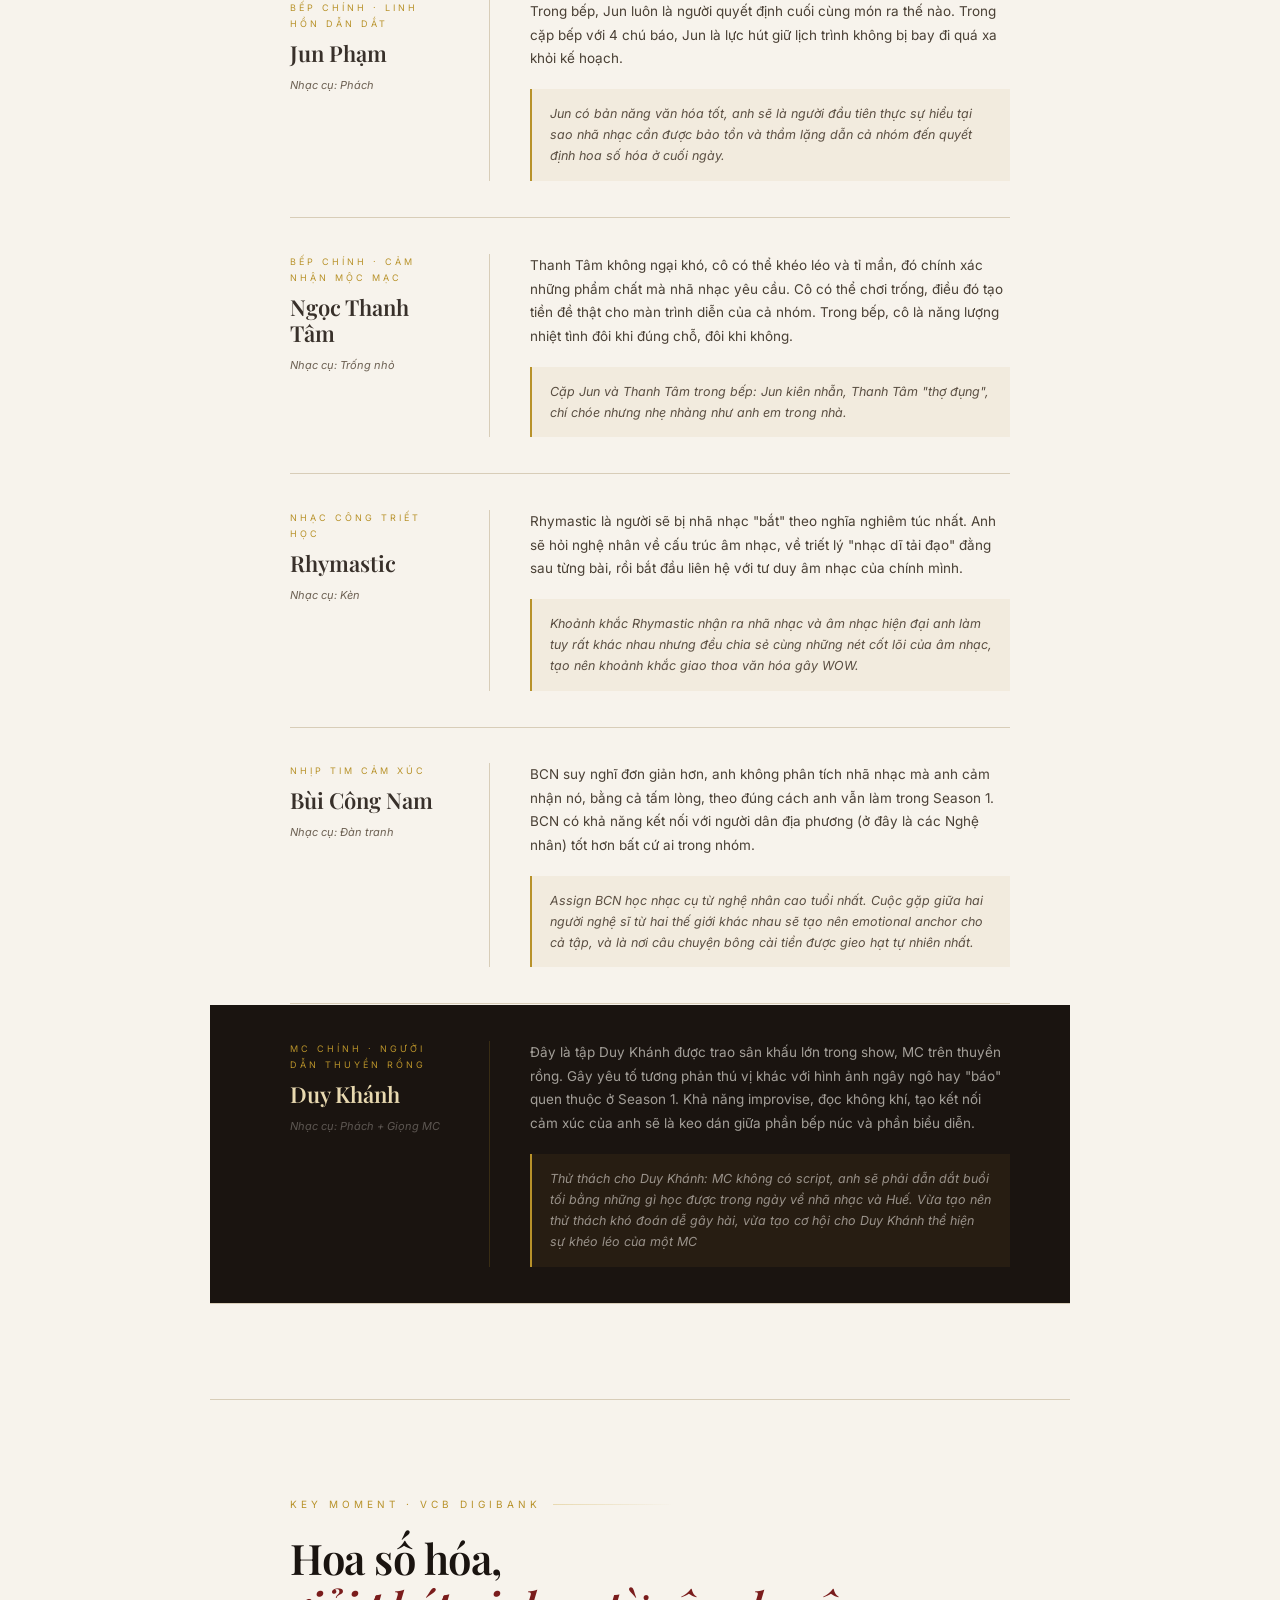
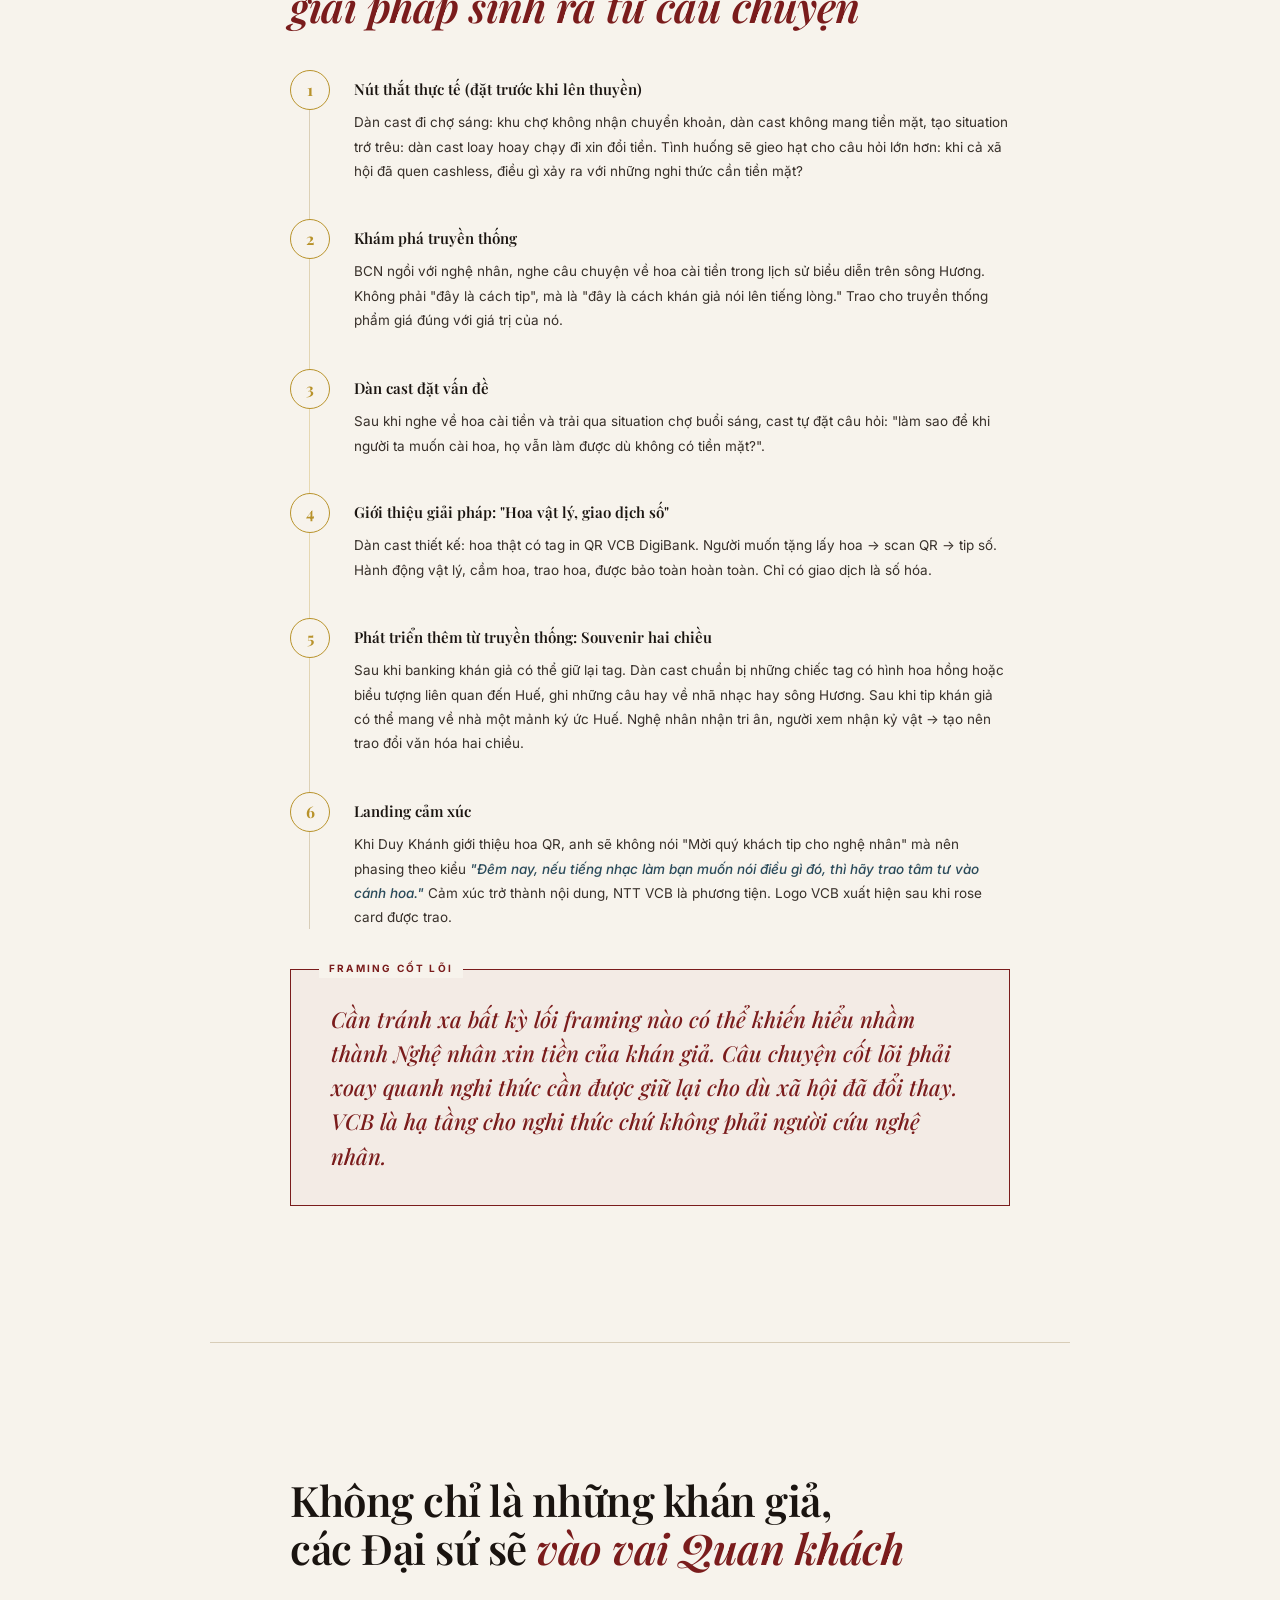
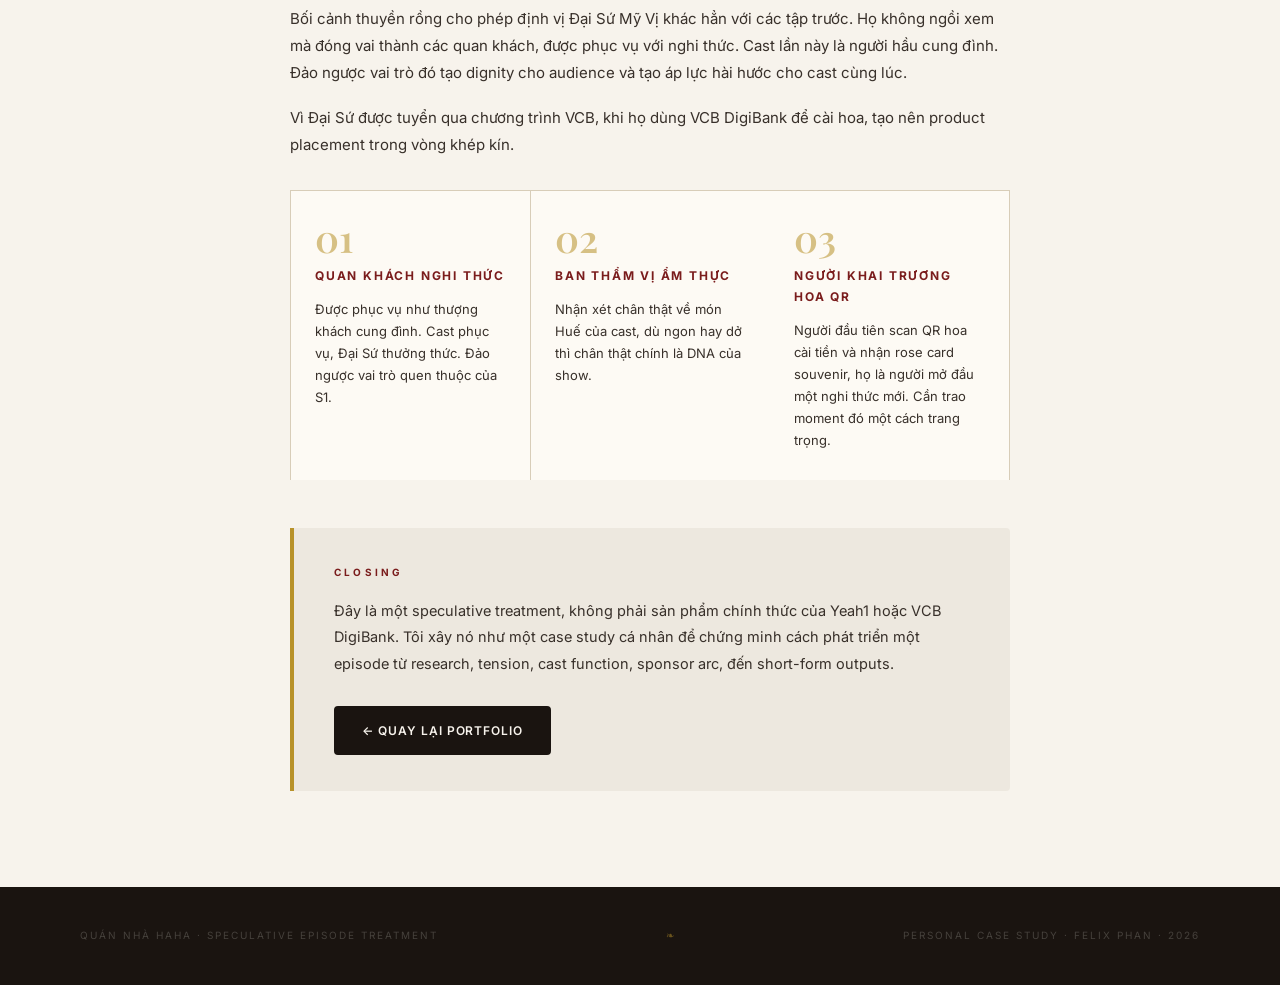
==== commit 26605ffd: "Add gated reveal flow on home, whole-box capability links, page-wide scroll reveal Landing gate (ind" ====
--- a/case-studies/quan-nha-haha.html
+++ b/case-studies/quan-nha-haha.html
@@ -505,6 +505,14 @@
   }, { passive: true });
   updateScroll();
 
+  // Auto-tag section headings + intro paragraphs so reveal applies page-wide.
+  document.querySelectorAll('.section').forEach(sec => {
+    sec.querySelectorAll(':scope > .s-marker, :scope > h2, :scope > p').forEach((el, i) => {
+      el.classList.add('reveal');
+      el.style.transitionDelay = (i * 70) + 'ms';
+    });
+  });
+
   // Reveal-on-scroll
   const revealables = document.querySelectorAll('.reveal');
   if (revealables.length && 'IntersectionObserver' in window && !reduceMotion) {
